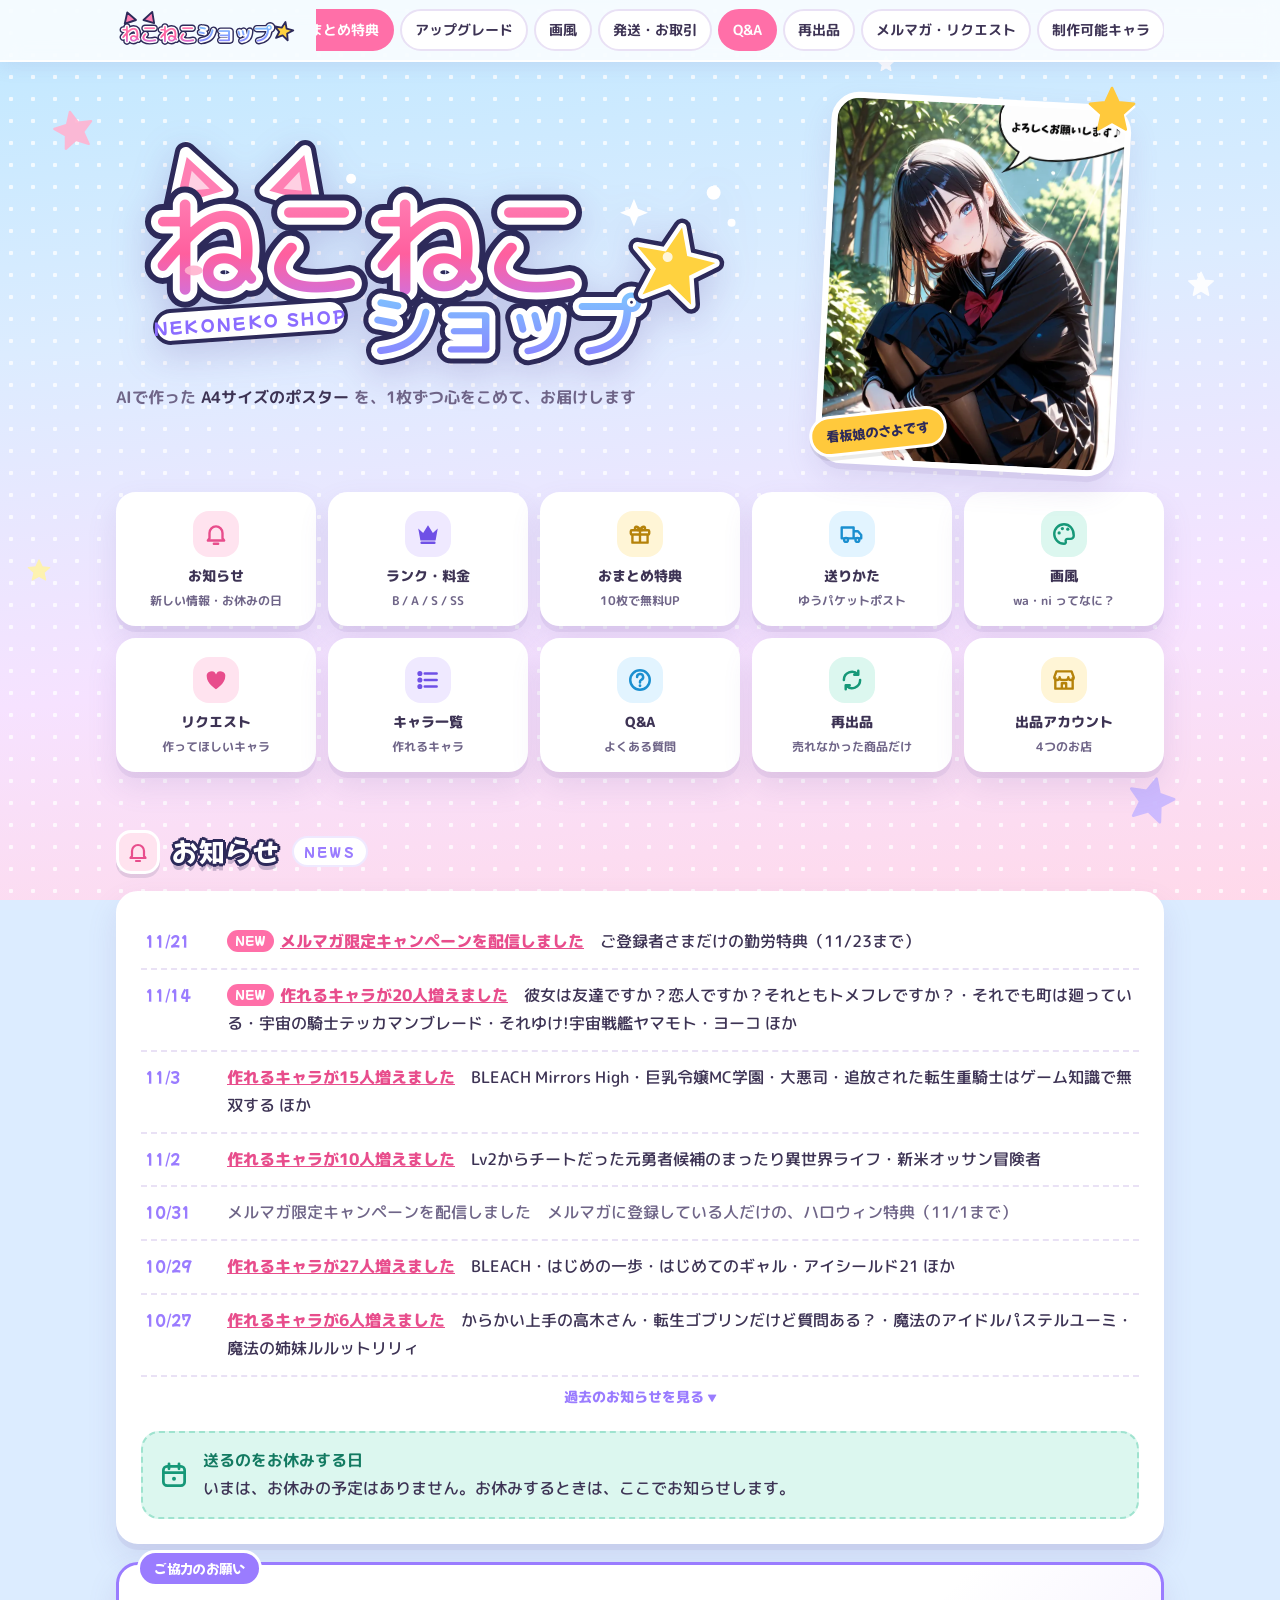
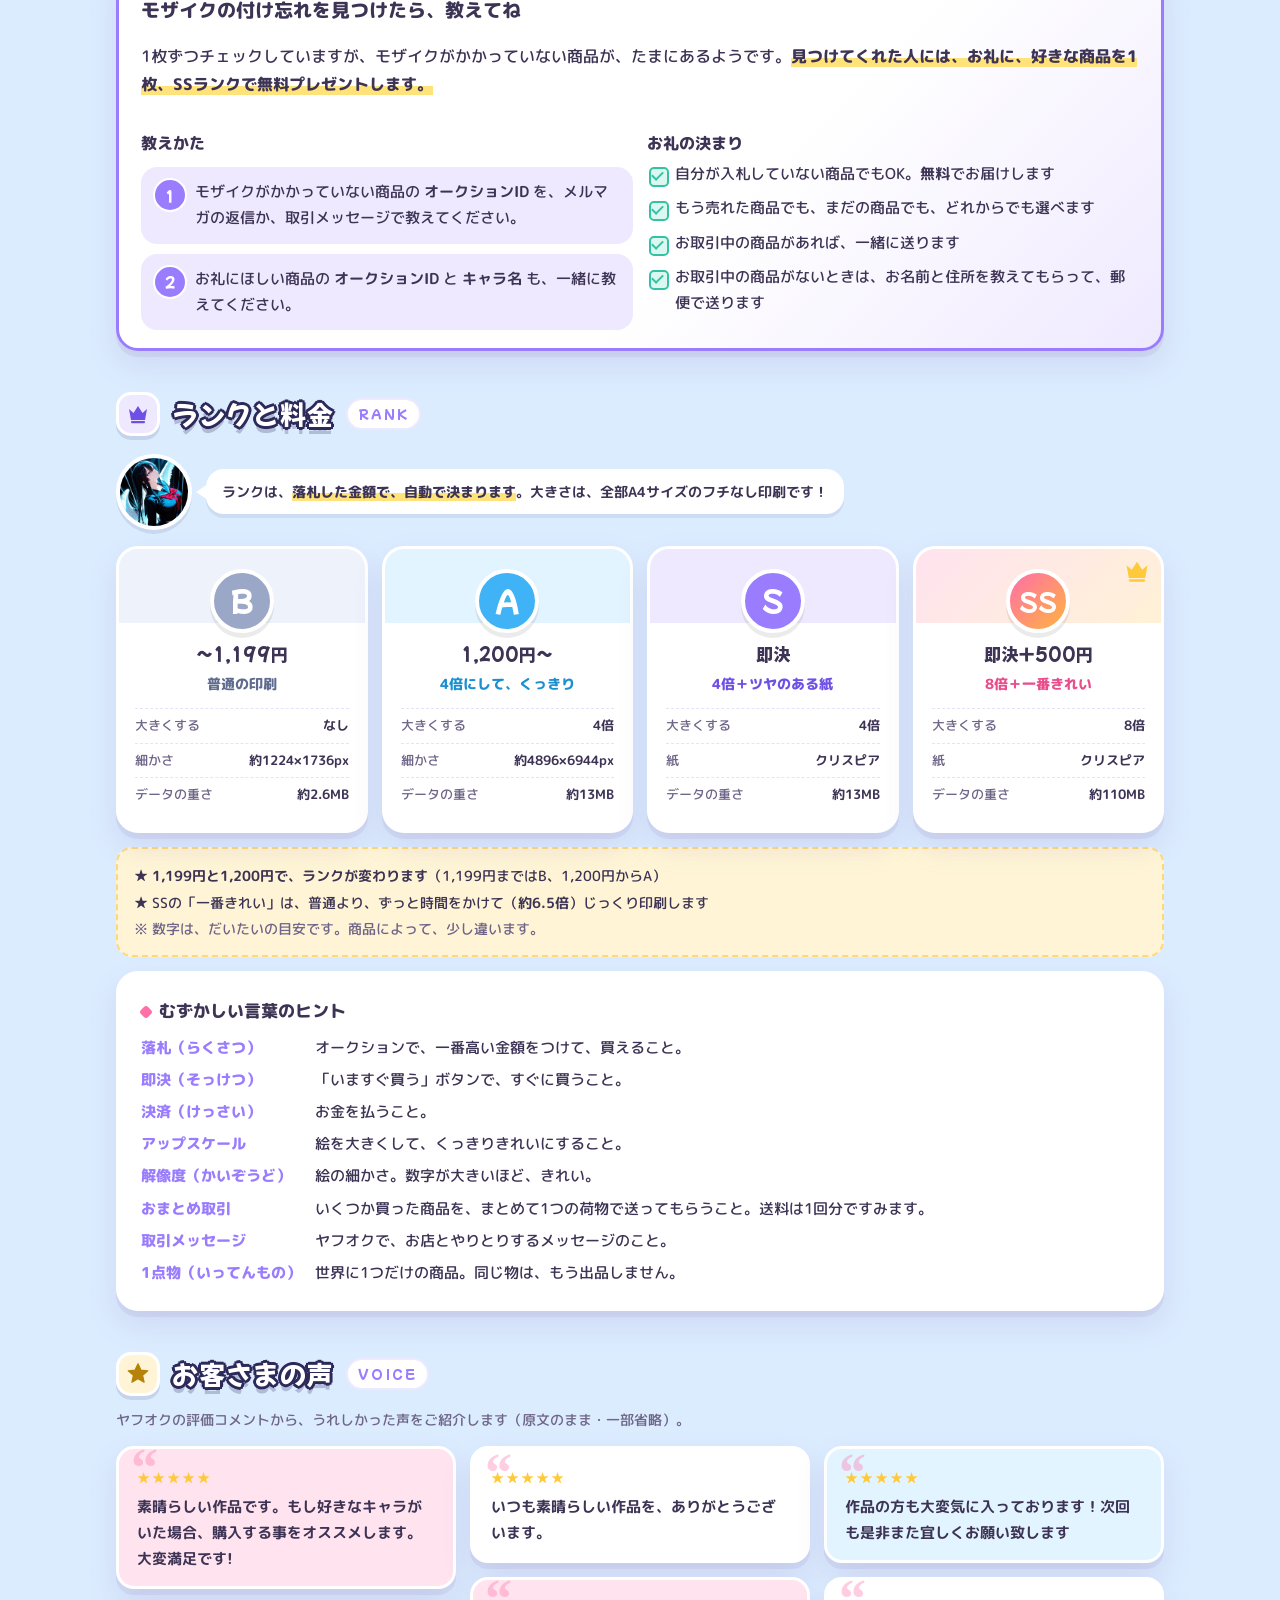
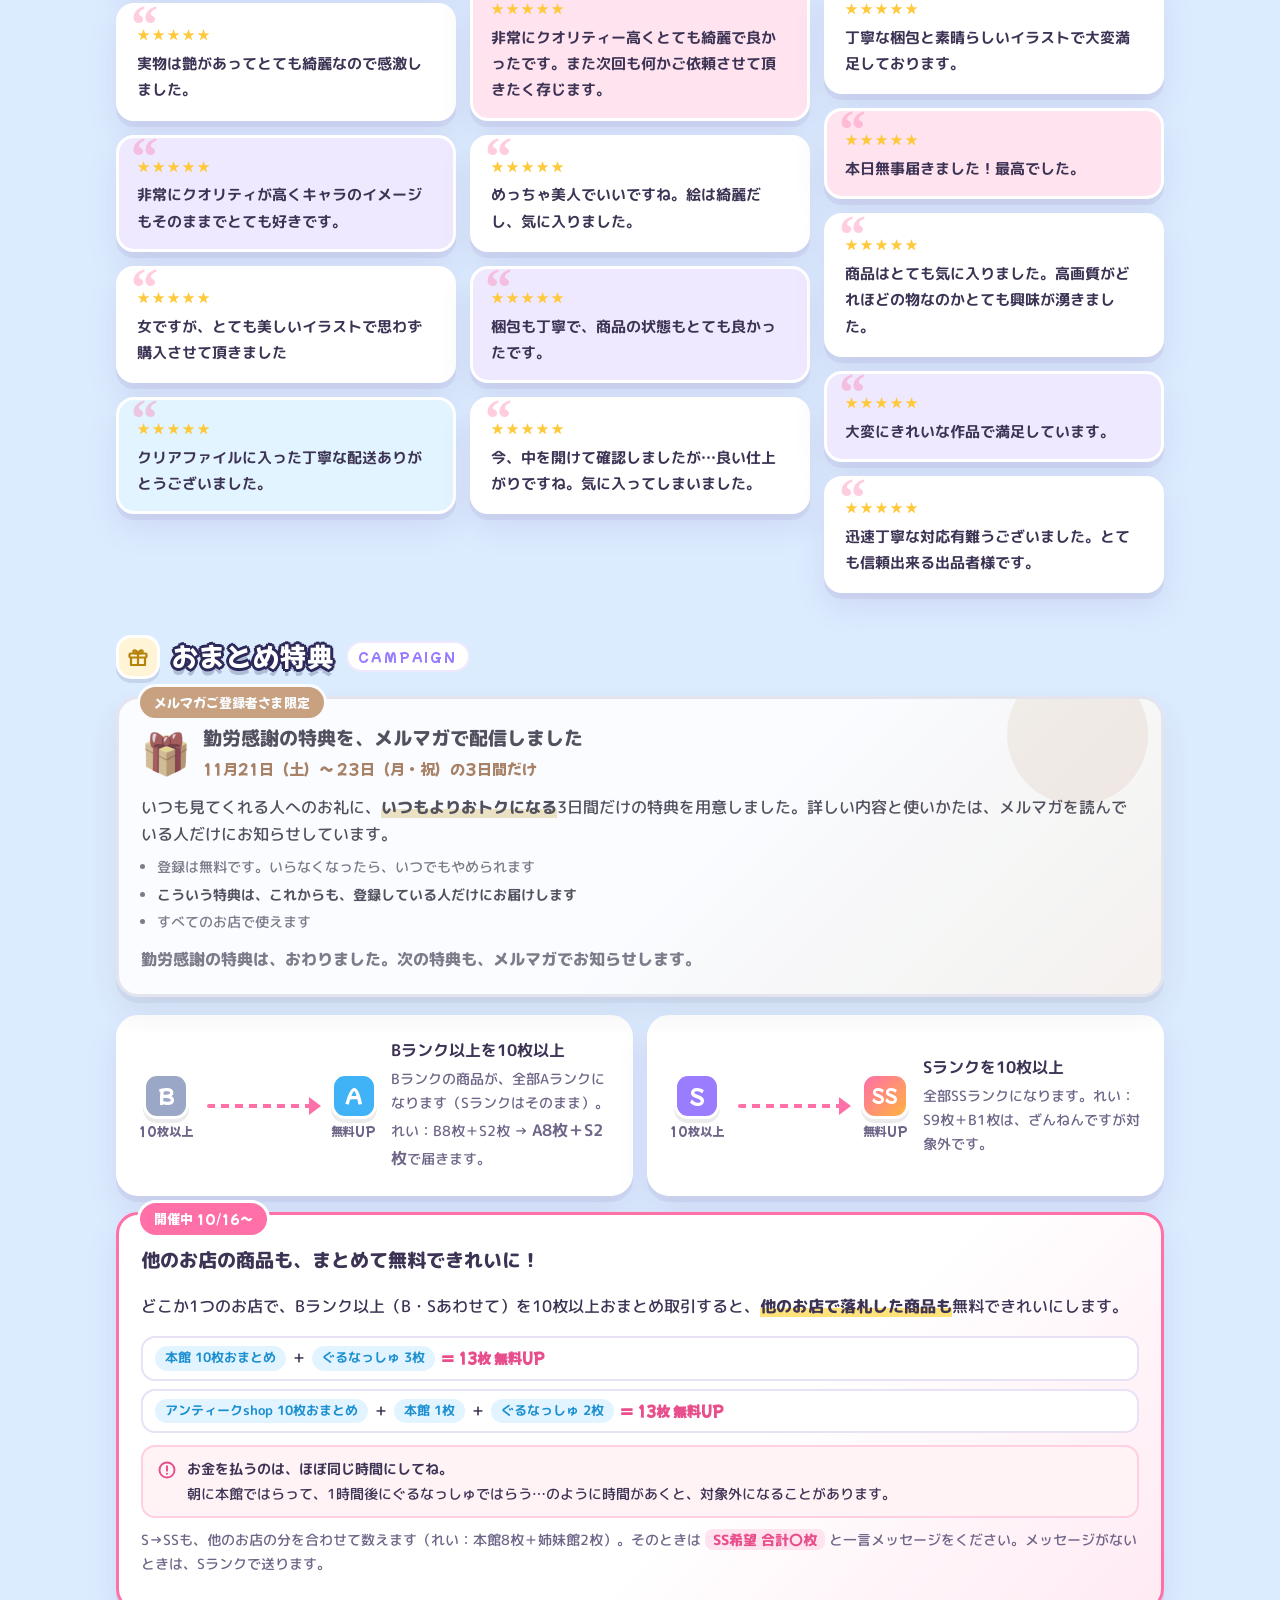
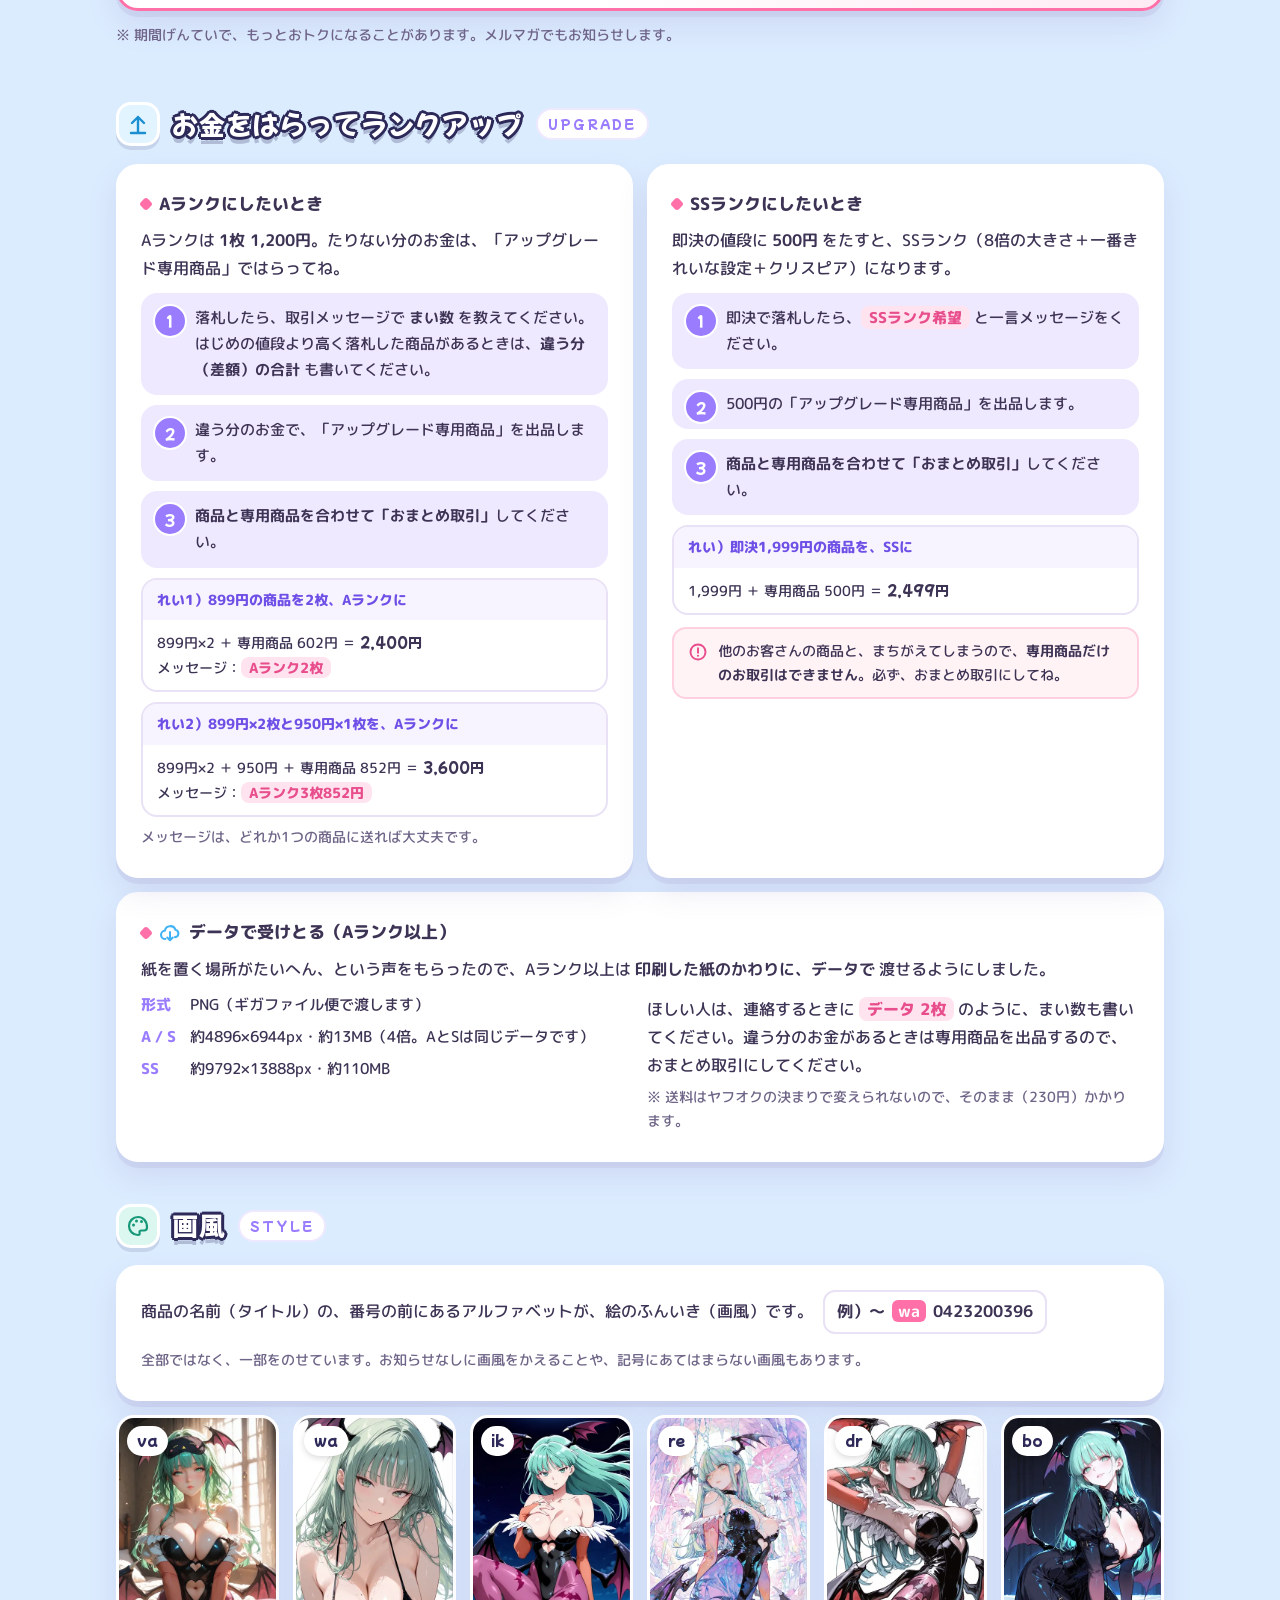
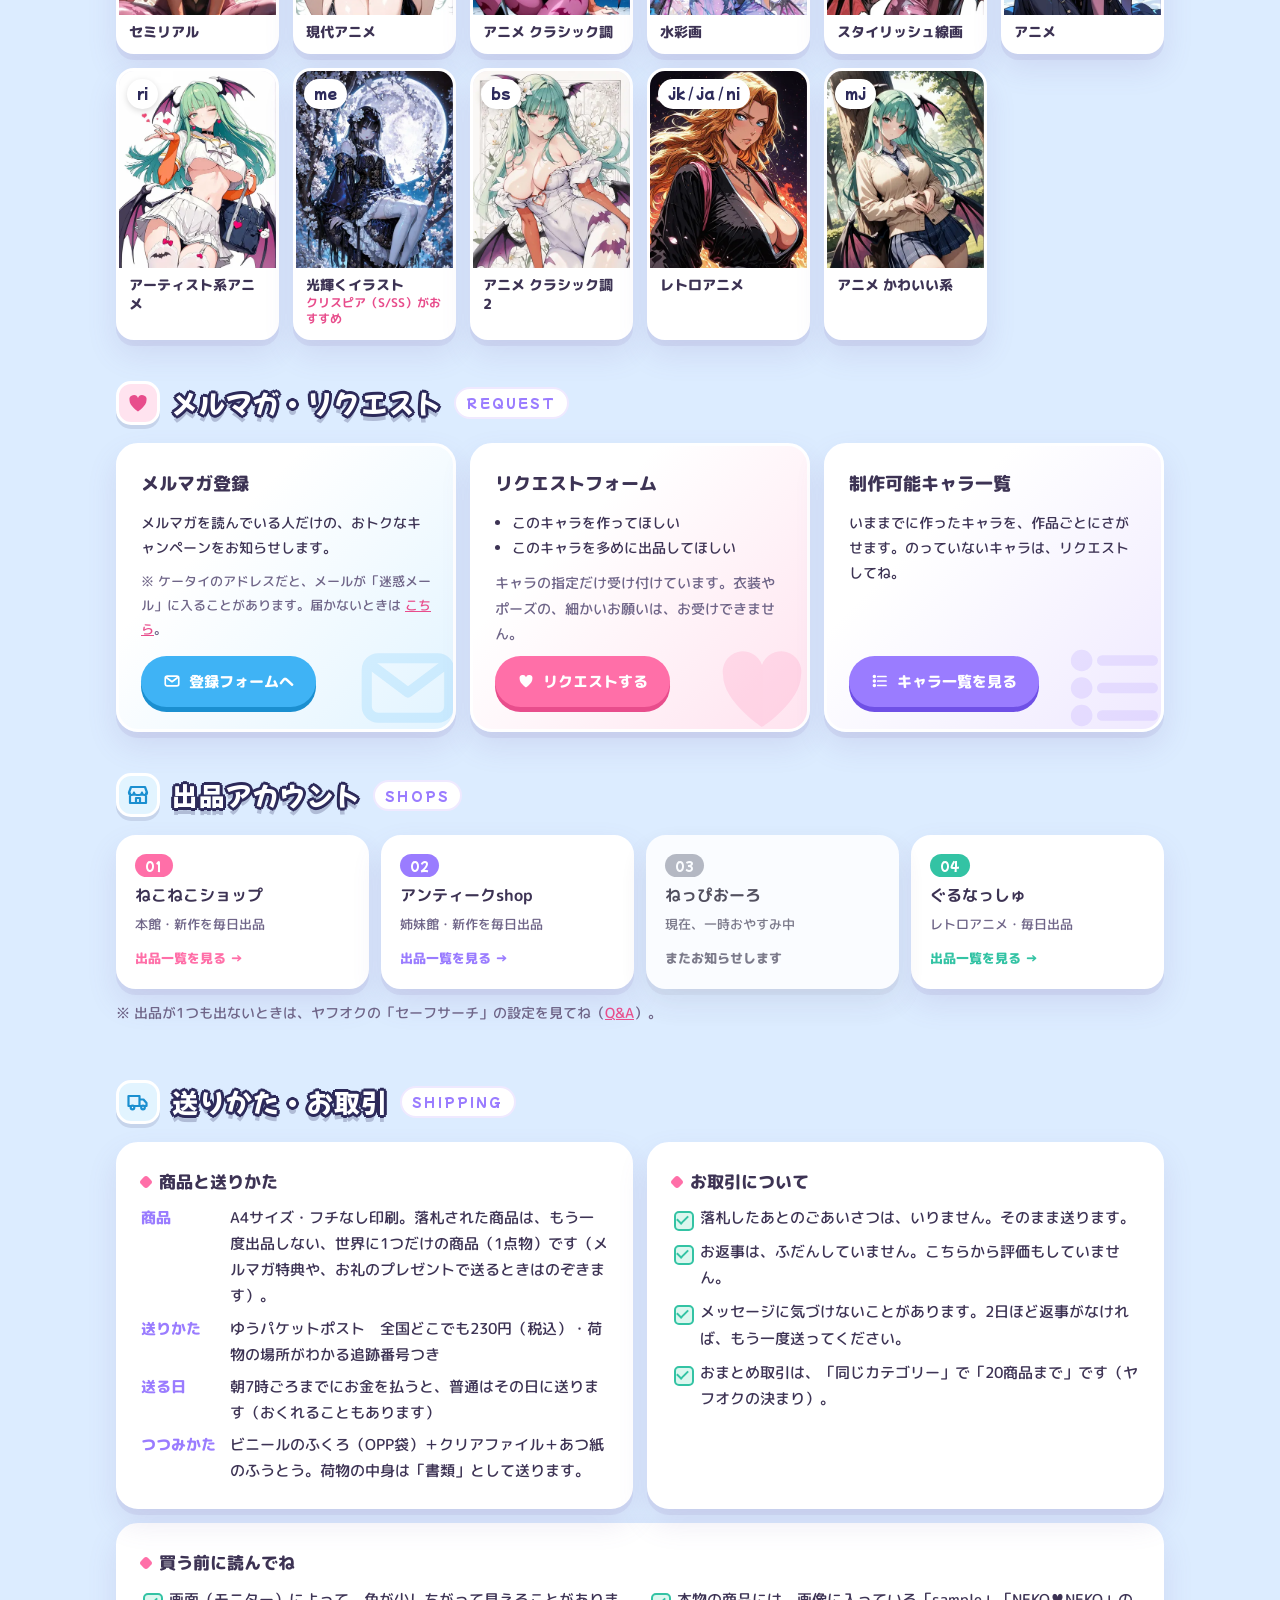
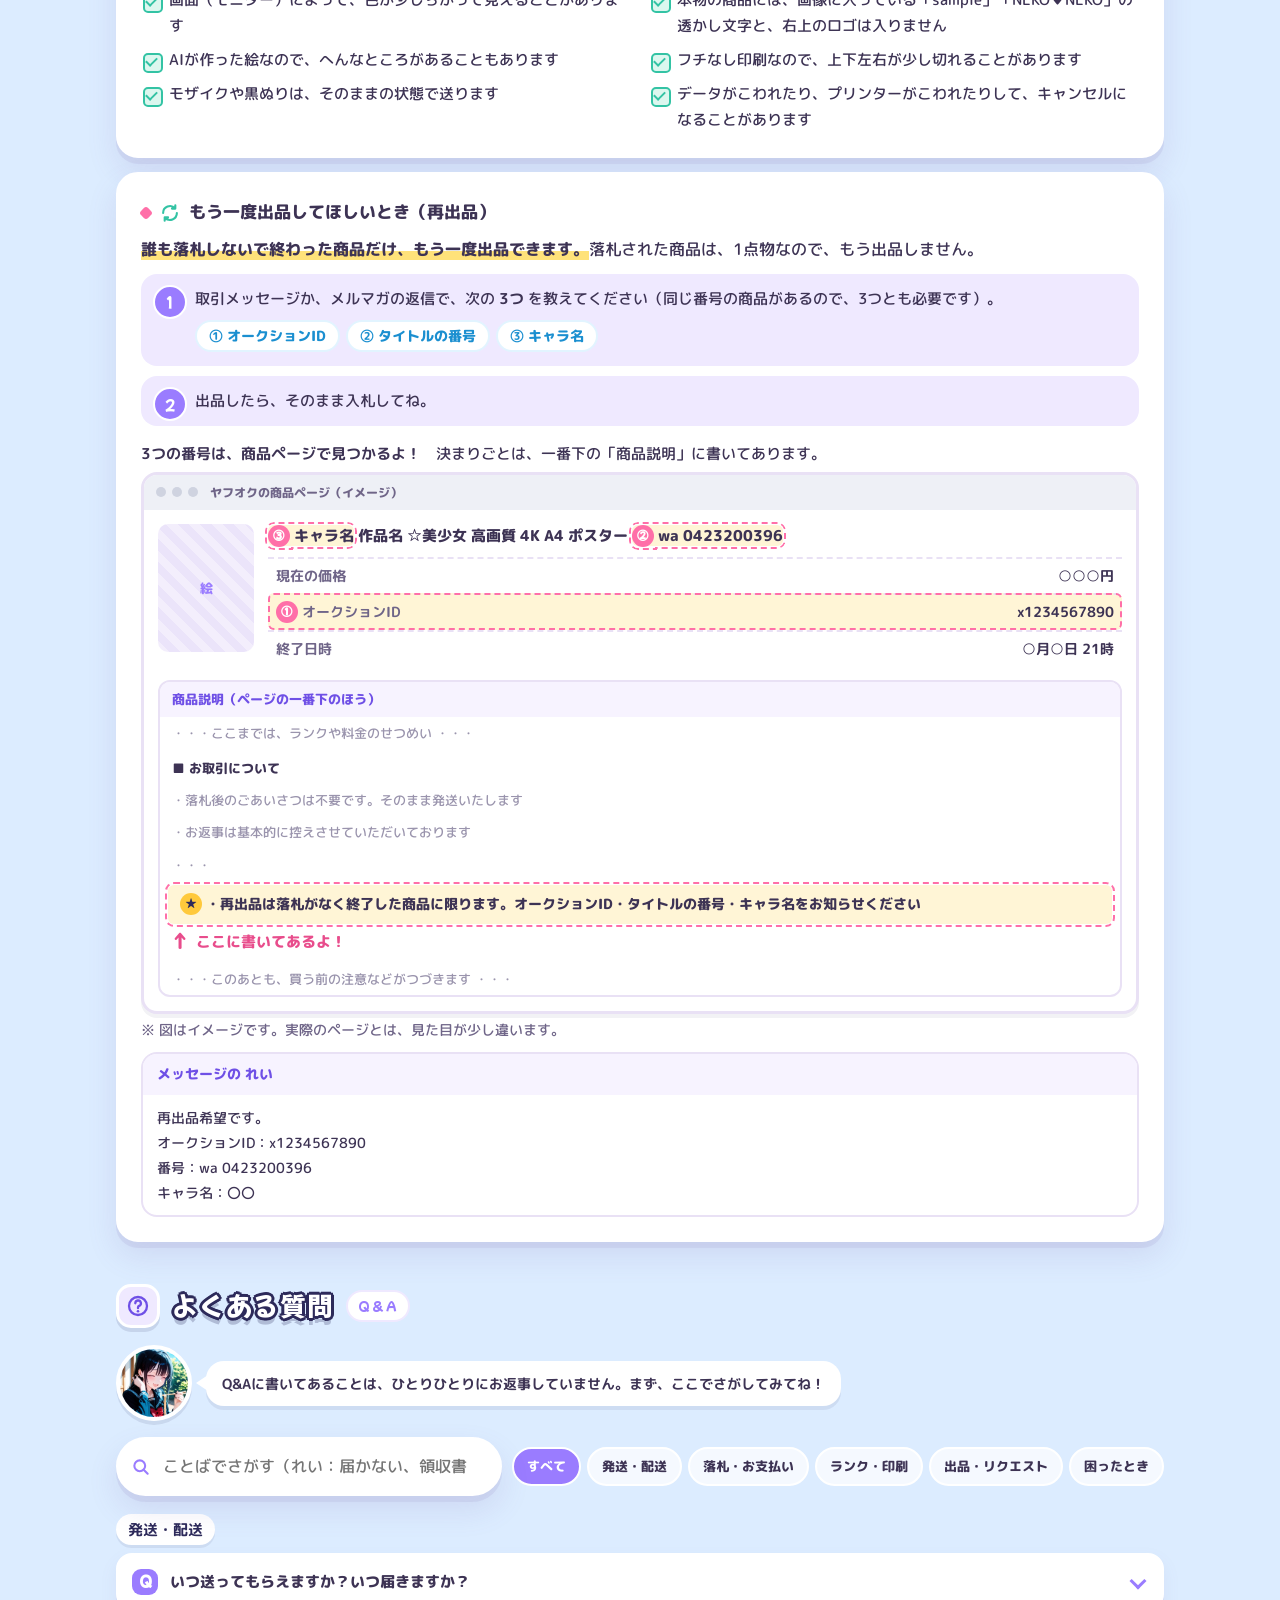
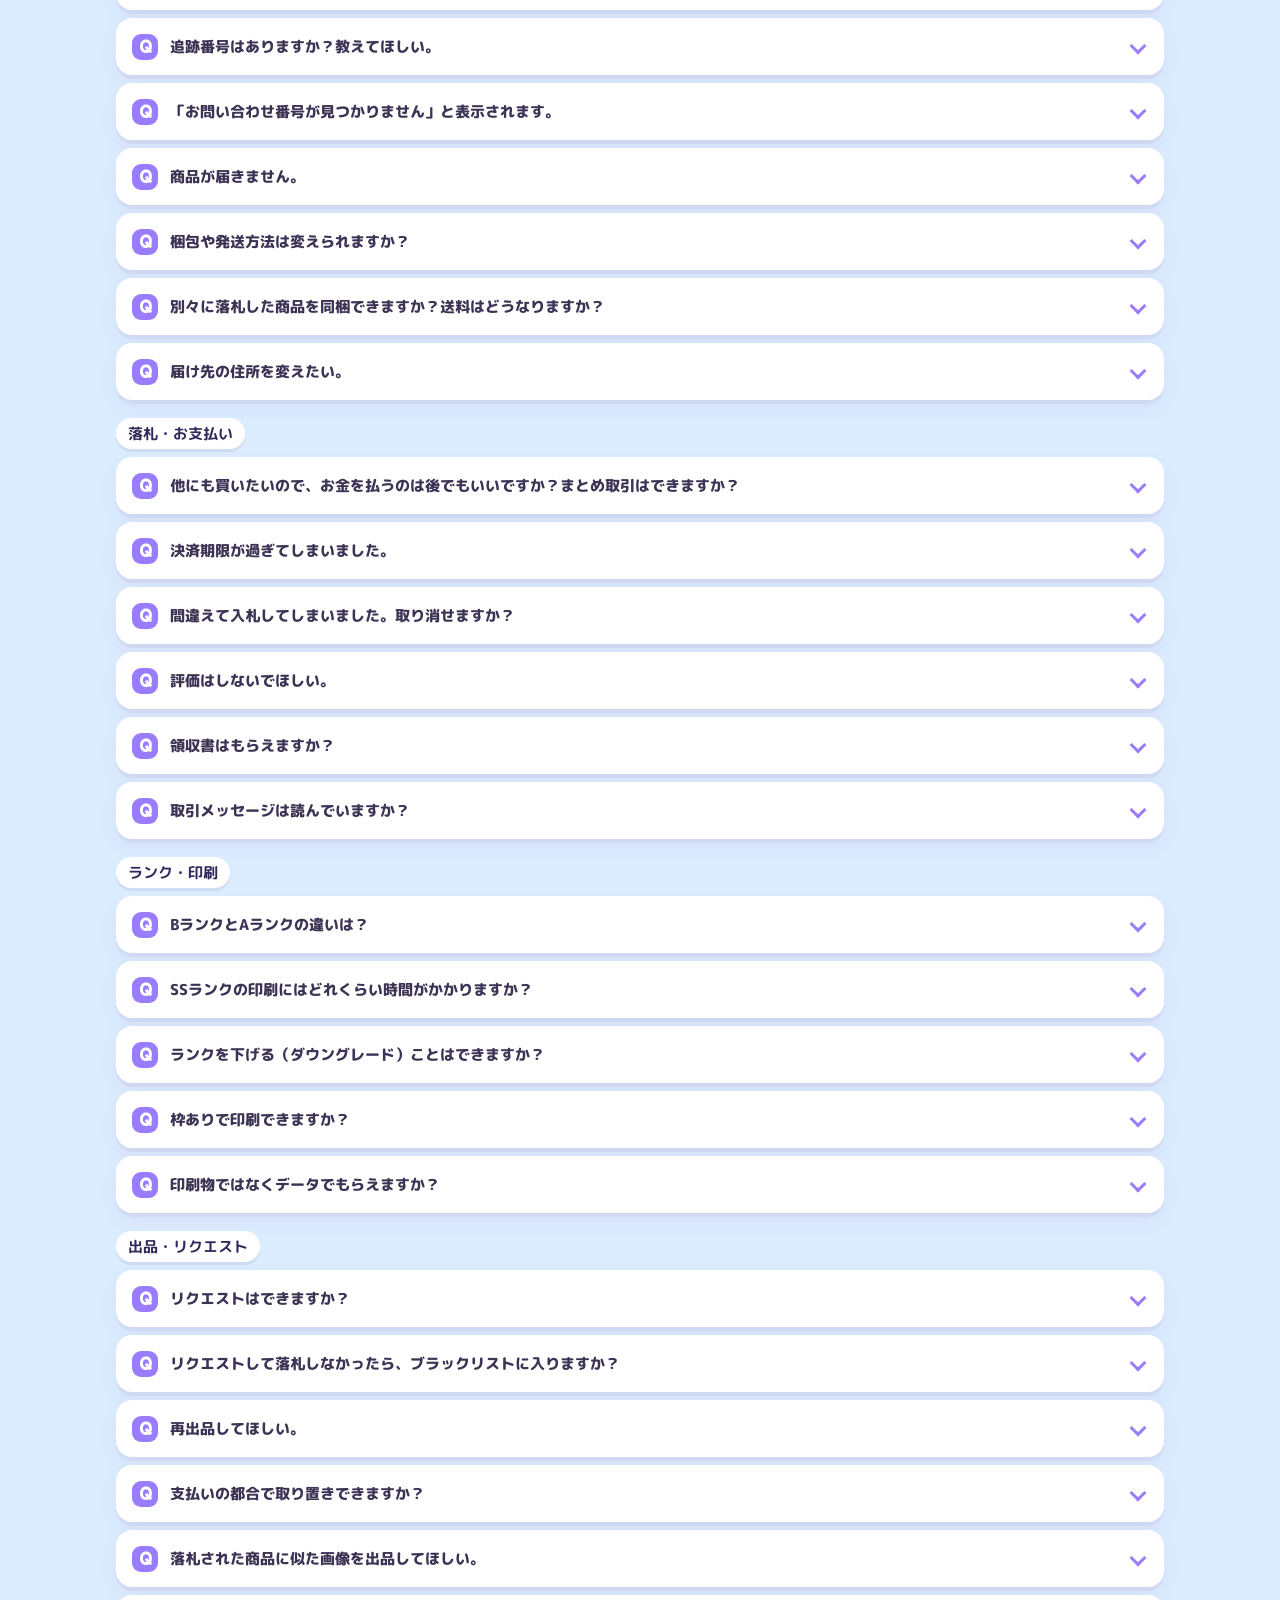
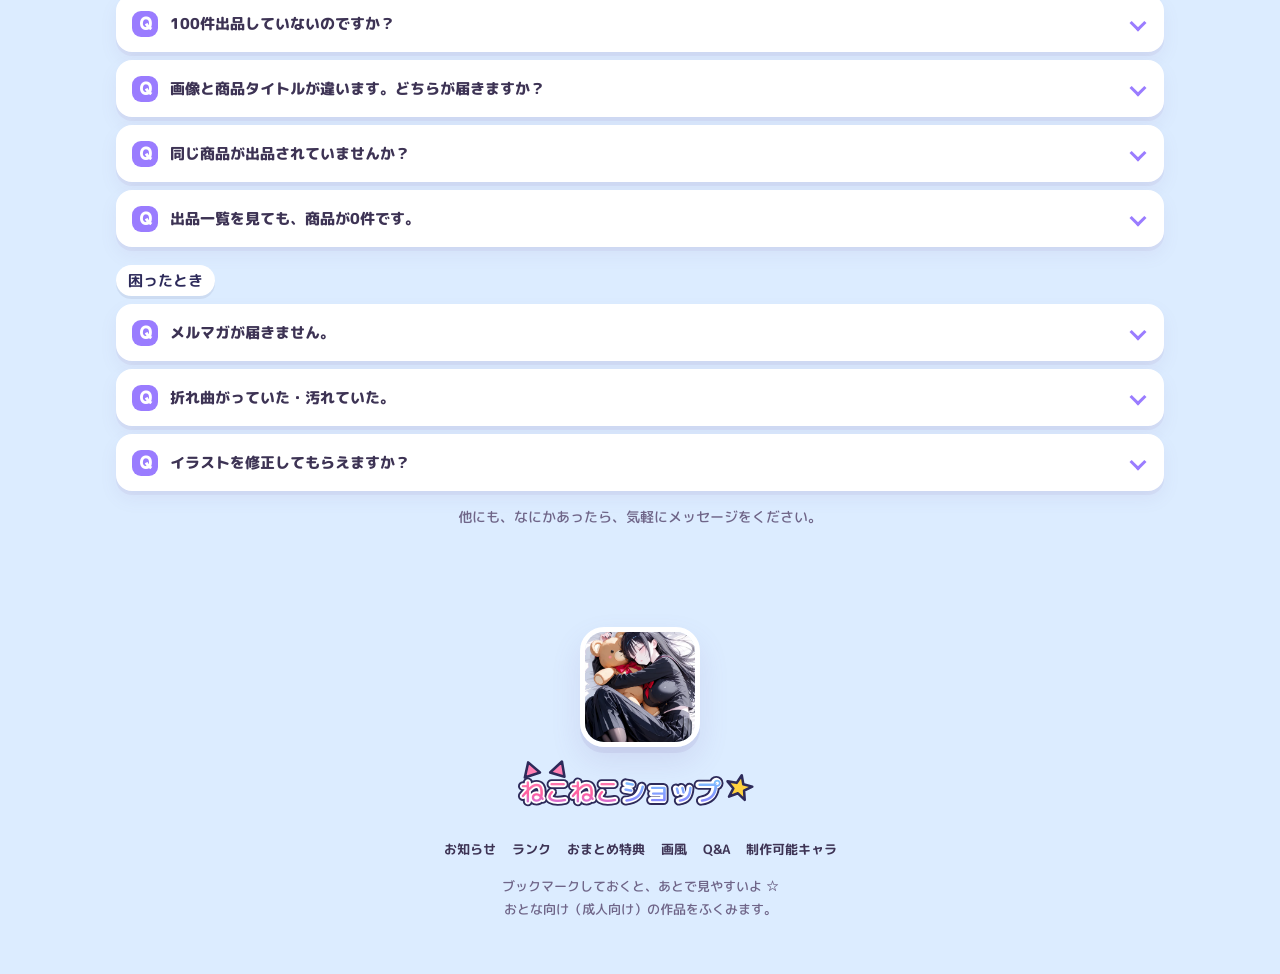
==== index.html @ 769b4b7f "Add files via upload" ====
<!doctype html>
<html lang="ja">
<head>
<meta charset="utf-8">
<meta name="viewport" content="width=device-width,initial-scale=1">
<!-- Google tag (gtag.js) -->
<script async src="https://www.googletagmanager.com/gtag/js?id=G-HG3246N7RH"></script>
<script>
  window.dataLayer = window.dataLayer || [];
  function gtag(){dataLayer.push(arguments);}
  gtag('js', new Date());
  gtag('config', 'G-HG3246N7RH');
</script>
<title>ねこねこショップ☆ お知らせ</title>
<meta name="description" content="ねこねこショップ☆（ヤフオク）のお知らせ。品質ランク・おまとめ特典・発送・画風・Q&Aをまとめています。">
<meta name="theme-color" content="#ffb3d1">
<meta name="robots" content="noindex">
<link rel="icon" href="assets/img/favicon.svg" type="image/svg+xml">
<link rel="preconnect" href="https://fonts.googleapis.com">
<link rel="preconnect" href="https://fonts.gstatic.com" crossorigin>
<link href="https://fonts.googleapis.com/css2?family=M+PLUS+Rounded+1c:wght@500;700;800&family=Mochiy+Pop+One&display=swap" rel="stylesheet">
<link rel="stylesheet" href="assets/style.css?v=20261121">
</head>
<body>

<!--SPRITE-->
<!-- アイコン -->
<svg width="0" height="0" style="position:absolute" aria-hidden="true">
  <defs>
    <linearGradient id="lg-logo" x1="0" y1="0" x2="0" y2="1"><stop offset="0" stop-color="#ff8cbc"/><stop offset=".55" stop-color="#ff5f9e"/><stop offset="1" stop-color="#b77bff"/></linearGradient>
    <linearGradient id="lg-logo2" x1="0" y1="0" x2="0" y2="1"><stop offset="0" stop-color="#7cd3ff"/><stop offset="1" stop-color="#8b74ff"/></linearGradient>
  </defs>
  <symbol id="i-star" viewBox="0 0 24 24"><path fill="currentColor" d="M12 1.8l2.9 6.3 6.9.7-5.2 4.6 1.5 6.8L12 16.7l-6.1 3.5 1.5-6.8L2.2 8.8l6.9-.7z" stroke="currentColor" stroke-width="1.2" stroke-linejoin="round"/></symbol>
  <symbol id="i-bell" viewBox="0 0 24 24"><path fill="none" stroke="currentColor" stroke-width="2.2" stroke-linecap="round" stroke-linejoin="round" d="M6 16V11a6 6 0 1 1 12 0v5l1.5 2h-15zM10 21h4"/></symbol>
  <symbol id="i-crown" viewBox="0 0 24 24"><path fill="currentColor" d="M3 7l4.5 4L12 4l4.5 7L21 7l-2 11H5z"/><rect x="5" y="19" width="14" height="2.2" rx="1" fill="currentColor"/></symbol>
  <symbol id="i-gift" viewBox="0 0 24 24"><g fill="none" stroke="currentColor" stroke-width="2.2" stroke-linejoin="round"><rect x="3.5" y="8.5" width="17" height="4" rx="1"/><path d="M5 12.5V20h14v-7.5M12 8.5V20M12 8.5C10 4 6.5 5 7.5 7.4 8 8.4 12 8.5 12 8.5zM12 8.5c2-4.5 5.5-3.5 4.5-1.1-.5 1-4.5 1.1-4.5 1.1z"/></g></symbol>
  <symbol id="i-up" viewBox="0 0 24 24"><path fill="none" stroke="currentColor" stroke-width="2.4" stroke-linecap="round" stroke-linejoin="round" d="M12 20V5M6 11l6-6 6 6M5 21h14"/></symbol>
  <symbol id="i-palette" viewBox="0 0 24 24"><path fill="none" stroke="currentColor" stroke-width="2.2" d="M12 3a9 9 0 1 0 0 18c1.4 0 2-1 1.6-2.1-.5-1.3.4-2.4 1.7-2.4H18a3 3 0 0 0 3-3C21 7 17 3 12 3z"/><circle cx="7.5" cy="11" r="1.5" fill="currentColor"/><circle cx="10.5" cy="7" r="1.5" fill="currentColor"/><circle cx="15.5" cy="7.5" r="1.5" fill="currentColor"/></symbol>
  <symbol id="i-shop" viewBox="0 0 24 24"><path fill="none" stroke="currentColor" stroke-width="2.2" stroke-linejoin="round" d="M4 9.5V20h16V9.5M3 9.5L5 4h14l2 5.5c0 1.5-1.2 2.5-2.6 2.5S16 11 16 9.5c0 1.5-1.3 2.5-2.7 2.5h-2.6C9.3 12 8 11 8 9.5 8 11 6.9 12 5.6 12S3 11 3 9.5zM10 20v-5h4v5"/></symbol>
  <symbol id="i-mail" viewBox="0 0 24 24"><g fill="none" stroke="currentColor" stroke-width="2.2" stroke-linejoin="round"><rect x="3" y="5.5" width="18" height="13" rx="2.5"/><path d="M4 7l8 6 8-6"/></g></symbol>
  <symbol id="i-heart" viewBox="0 0 24 24"><path fill="currentColor" d="M12 20.5S3.5 15 3.5 9.2A4.4 4.4 0 0 1 12 7a4.4 4.4 0 0 1 8.5 2.2C20.5 15 12 20.5 12 20.5z"/></symbol>
  <symbol id="i-list" viewBox="0 0 24 24"><g fill="none" stroke="currentColor" stroke-width="2.3" stroke-linecap="round"><path d="M9 6h11M9 12h11M9 18h11"/><circle cx="4.5" cy="6" r="1.2" fill="currentColor"/><circle cx="4.5" cy="12" r="1.2" fill="currentColor"/><circle cx="4.5" cy="18" r="1.2" fill="currentColor"/></g></symbol>
  <symbol id="i-q" viewBox="0 0 24 24"><g fill="none" stroke="currentColor" stroke-width="2.3" stroke-linecap="round"><circle cx="12" cy="12" r="9"/><path d="M9.3 9.3a2.8 2.8 0 1 1 3.8 2.6c-.7.3-1.1.9-1.1 1.7v.6"/></g><circle cx="12" cy="17.3" r="1.3" fill="currentColor"/></symbol>
  <symbol id="i-truck" viewBox="0 0 24 24"><g fill="none" stroke="currentColor" stroke-width="2.2" stroke-linejoin="round"><path d="M2.5 6h11v10h-11zM13.5 9.5h4l3 3.5V16h-7z"/><circle cx="6.5" cy="17.5" r="1.8" fill="#fff"/><circle cx="17" cy="17.5" r="1.8" fill="#fff"/></g></symbol>
  <symbol id="i-check" viewBox="0 0 24 24"><g fill="none" stroke="currentColor" stroke-width="2.3" stroke-linecap="round" stroke-linejoin="round"><rect x="3.5" y="3.5" width="17" height="17" rx="4"/><path d="M8 12.3l2.7 2.7L16.3 9"/></g></symbol>
  <symbol id="i-search" viewBox="0 0 24 24"><g fill="none" stroke="currentColor" stroke-width="2.5" stroke-linecap="round"><circle cx="10.5" cy="10.5" r="6.5"/><path d="M15.5 15.5L20 20"/></g></symbol>
  <symbol id="i-top" viewBox="0 0 24 24"><path fill="none" stroke="currentColor" stroke-width="2.8" stroke-linecap="round" stroke-linejoin="round" d="M6 14l6-6 6 6"/></symbol>
  <symbol id="i-alert" viewBox="0 0 24 24"><g fill="none" stroke="currentColor" stroke-width="2.3" stroke-linecap="round"><circle cx="12" cy="12" r="9"/><path d="M12 7.5v5.5"/></g><circle cx="12" cy="16.5" r="1.3" fill="currentColor"/></symbol>
  <symbol id="i-data" viewBox="0 0 24 24"><g fill="none" stroke="currentColor" stroke-width="2.2" stroke-linecap="round" stroke-linejoin="round"><path d="M7 18.5a4.5 4.5 0 0 1-.6-9A6 6 0 0 1 18 8.6a4 4 0 0 1-.5 7.9"/><path d="M12 11v9M9 17l3 3 3-3"/></g></symbol>
  <symbol id="i-cal" viewBox="0 0 24 24"><g fill="none" stroke="currentColor" stroke-width="2.2" stroke-linecap="round"><rect x="3.5" y="5" width="17" height="15.5" rx="3"/><path d="M3.5 10h17M8 3v4M16 3v4"/></g><circle cx="12" cy="15" r="1.6" fill="currentColor"/></symbol>
  <symbol id="i-paw" viewBox="0 0 24 24"><g fill="currentColor"><ellipse cx="12" cy="16" rx="5" ry="4.2"/><ellipse cx="5.5" cy="10.5" rx="2" ry="2.6"/><ellipse cx="9.3" cy="6.4" rx="2" ry="2.7"/><ellipse cx="14.7" cy="6.4" rx="2" ry="2.7"/><ellipse cx="18.5" cy="10.5" rx="2" ry="2.6"/></g></symbol>
  <symbol id="i-redo" viewBox="0 0 24 24"><path fill="none" stroke="currentColor" stroke-width="2.3" stroke-linecap="round" stroke-linejoin="round" d="M4.5 12a7.5 7.5 0 0 1 13-5.1M19.5 12a7.5 7.5 0 0 1-13 5.1M17.8 3.5v3.7h-3.7M6.2 20.5v-3.7h3.7"/></symbol>
  <symbol id="i-out" viewBox="0 0 24 24"><path fill="none" stroke="currentColor" stroke-width="2.4" stroke-linecap="round" stroke-linejoin="round" d="M14 4h6v6M20 4l-9 9M18 14v5a1 1 0 0 1-1 1H5a1 1 0 0 1-1-1V7a1 1 0 0 1 1-1h5"/></symbol>

  <!-- ロゴ（大） -->
  <symbol id="logo-big" viewBox="0 0 640 230">
    <g font-family="Mochiy Pop One, M PLUS Rounded 1c, sans-serif" text-anchor="start">
      <!-- ねこみみ -->
      <g stroke-linejoin="round">
        <path d="M58 70 L70 14 L112 52 Z M150 52 L190 12 L200 68 Z" fill="#2d2a5a" stroke="#2d2a5a" stroke-width="22"/>
        <path d="M58 70 L70 14 L112 52 Z M150 52 L190 12 L200 68 Z" fill="#fff" stroke="#fff" stroke-width="12"/>
        <path d="M60 66 L71 18 L108 52 Z M154 52 L189 16 L198 64 Z" fill="#ff7fb3"/>
        <path d="M72 52 L76 32 L94 50 Z M168 50 L184 33 L187 52 Z" fill="#ffd0e3"/>
      </g>
      <g font-size="112" letter-spacing="-2">
        <text x="34" y="150" fill="#2d2a5a" stroke="#2d2a5a" stroke-width="26" stroke-linejoin="round">ねこねこ</text>
        <text x="34" y="150" fill="#fff" stroke="#fff" stroke-width="14" stroke-linejoin="round">ねこねこ</text>
        <text x="34" y="150" fill="url(#lg-logo)">ねこねこ</text>
      </g>
      <g font-size="70" letter-spacing="-1">
        <text x="250" y="214" fill="#2d2a5a" stroke="#2d2a5a" stroke-width="22" stroke-linejoin="round">ショップ</text>
        <text x="250" y="214" fill="#fff" stroke="#fff" stroke-width="12" stroke-linejoin="round">ショップ</text>
        <text x="250" y="214" fill="url(#lg-logo2)">ショップ</text>
      </g>
      <!-- ほっぺ -->
      <ellipse cx="78" cy="132" rx="9" ry="5" fill="#ffb3cf" opacity=".9"/>
      <!-- 星 -->
      <g transform="translate(560 128) rotate(12)">
        <path d="M0 -40 L11 -13 L40 -12 L17 6 L25 34 L0 18 L-25 34 L-17 6 L-40 -12 L-11 -13 Z" fill="#2d2a5a" stroke="#2d2a5a" stroke-width="18" stroke-linejoin="round"/>
        <path d="M0 -40 L11 -13 L40 -12 L17 6 L25 34 L0 18 L-25 34 L-17 6 L-40 -12 L-11 -13 Z" fill="#fff" stroke="#fff" stroke-width="9" stroke-linejoin="round"/>
        <path d="M0 -40 L11 -13 L40 -12 L17 6 L25 34 L0 18 L-25 34 L-17 6 L-40 -12 L-11 -13 Z" fill="#ffd23f"/>
        <circle cx="-8" cy="-8" r="5" fill="#fff" opacity=".8"/>
      </g>
      <!-- リボン -->
      <g transform="translate(36 172) rotate(-4)">
        <rect x="0" y="0" width="196" height="36" rx="18" fill="#2d2a5a"/>
        <rect x="4" y="4" width="188" height="28" rx="14" fill="#fff"/>
        <text x="98" y="25" font-family="Mochiy Pop One, sans-serif" font-size="15.5" letter-spacing="2.4" fill="#8b6cff" text-anchor="middle">NEKONEKO SHOP</text>
      </g>
      <g fill="#fff"><circle cx="600" cy="54" r="7"/><circle cx="618" cy="84" r="4"/><circle cx="236" cy="40" r="5"/></g>
      <path d="M520 60 l4 10 10 4 -10 4 -4 10 -4 -10 -10 -4 10 -4z" fill="#fff"/>
    </g>
  </symbol>

  <!-- ロゴ（ヘッダー用・横長） -->
  <symbol id="logo-bar" viewBox="0 0 300 64">
    <g font-family="Mochiy Pop One, M PLUS Rounded 1c, sans-serif" font-size="30">
      <path d="M14 22 L18 4 L32 16 Z M44 16 L58 3 L61 21 Z" fill="#ff7fb3" stroke="#2d2a5a" stroke-width="3" stroke-linejoin="round"/>
      <text x="8" y="50" fill="#2d2a5a" stroke="#2d2a5a" stroke-width="9" stroke-linejoin="round">ねこねこショップ</text>
      <text x="8" y="50" fill="#fff" stroke="#fff" stroke-width="4.5" stroke-linejoin="round">ねこねこショップ</text>
      <text x="8" y="50" fill="url(#lg-logo)">ねこねこ</text>
      <text x="128" y="50" fill="url(#lg-logo2)">ショップ</text>
      <g transform="translate(268 34) rotate(12)"><path d="M0 -15 L4 -5 L15 -4.5 L6.5 2.3 L9.5 12.8 L0 6.8 L-9.5 12.8 L-6.5 2.3 L-15 -4.5 L-4 -5 Z" fill="#ffd23f" stroke="#2d2a5a" stroke-width="3" stroke-linejoin="round"/></g>
    </g>
  </symbol>
</svg>
<!--/SPRITE-->

<div class="sky-deco" aria-hidden="true">
  <svg class="s1" viewBox="0 0 24 24"><use href="#i-star"/></svg>
  <svg class="s2" viewBox="0 0 24 24"><use href="#i-star"/></svg>
  <svg class="s3" viewBox="0 0 24 24"><use href="#i-star"/></svg>
  <svg class="s4" viewBox="0 0 24 24"><use href="#i-star"/></svg>
  <svg class="s5" viewBox="0 0 24 24"><use href="#i-star"/></svg>
</div>

<header class="topbar">
  <div class="wrap">
    <a class="brand" href="#top" aria-label="ねこねこショップ☆ トップへ"><svg viewBox="0 0 300 64"><use href="#logo-bar"/></svg></a>
    <nav class="nav" aria-label="ページ内メニュー">
      <a href="#news">お知らせ</a>
      <a href="#rank">ランク・料金</a>
      <a href="#voice">お客さまの声</a>
      <a href="#campaign" class="hot">おまとめ特典</a>
      <a href="#upgrade">アップグレード</a>
      <a href="#style">画風</a>
      <a href="#trade">発送・お取引</a>
      <a href="#qa">Q&amp;A</a>
      <a href="#resale">再出品</a>
      <a href="#mail">メルマガ・リクエスト</a>
      <a href="list.html">制作可能キャラ</a>
    </nav>
  </div>
</header>

<main id="top">

<!-- ===== ヒーロー ===== -->
<section class="hero">
  <div class="wrap hero-main">
    <div class="hero-text">
      <div class="hero-logo"><svg viewBox="0 0 640 230" role="img" aria-label="ねこねこショップ☆"><use href="#logo-big"/></svg></div>
      <p class="hero-lead">AIで作った <b>A4サイズのポスター</b> を、1枚ずつ心をこめて、お届けします</p>
      <a class="latest" href="#kinro" data-until="2026-11-24">
        <span class="badge">PICK UP</span>
        <span class="t">11/23まで　メルマガ登録者さま限定の勤労特典を配信中</span>
        <span class="go"><svg width="16" height="16" style="transform:rotate(90deg)"><use href="#i-top"/></svg></span>
      </a>
    </div>
    <div class="hero-pic">
      <div class="frame"><img src="assets/img/sayo_hello.webp" alt="看板娘のさよ「よろしくお願いします♪」" width="720" height="1020" fetchpriority="high"></div>
      <span class="tag">看板娘のさよです</span>
      <svg class="star" viewBox="0 0 24 24" aria-hidden="true"><use href="#i-star"/></svg>
    </div>
  </div>
  <div class="wrap">
    <!-- スマホだけに出す「キャラ一覧」大ボタン -->
    <a class="sp-list" href="list.html">
      <span class="pic"><img src="assets/img/sayo_conbini.webp" alt="" loading="lazy" width="720" height="1020"></span>
      <span class="txt"><span class="nb">NEW あり</span><b>制作可能キャラ一覧</b><small>作品名やキャラ名で、さがせます</small></span>
      <span class="go"><svg width="18" height="18" style="transform:rotate(90deg)"><use href="#i-top"/></svg></span>
    </a>
    <nav class="quick" aria-label="よく見られる項目">
      <a href="#news"><span class="ic c-pink"><svg><use href="#i-bell"/></svg></span>お知らせ<small>新しい情報・お休みの日</small></a>
      <a href="#rank"><span class="ic c-lav"><svg><use href="#i-crown"/></svg></span>ランク・料金<small>B / A / S / SS</small></a>
      <a href="#campaign"><span class="ic c-sun"><svg><use href="#i-gift"/></svg></span>おまとめ特典<small>10枚で無料UP</small></a>
      <a href="#trade"><span class="ic c-sky"><svg><use href="#i-truck"/></svg></span>送りかた<small>ゆうパケットポスト</small></a>
      <a href="#style"><span class="ic c-mint"><svg><use href="#i-palette"/></svg></span>画風<small>wa・ni ってなに？</small></a>
      <a href="#mail"><span class="ic c-pink"><svg><use href="#i-heart"/></svg></span>リクエスト<small>作ってほしいキャラ</small></a>
      <a href="list.html"><span class="ic c-lav"><svg><use href="#i-list"/></svg></span>キャラ一覧<small>作れるキャラ</small></a>
      <a href="#qa"><span class="ic c-sky"><svg><use href="#i-q"/></svg></span>Q&amp;A<small>よくある質問</small></a>
      <a href="#resale"><span class="ic c-mint"><svg><use href="#i-redo"/></svg></span>再出品<small>売れなかった商品だけ</small></a>
      <a href="#shops"><span class="ic c-sun"><svg><use href="#i-shop"/></svg></span>出品アカウント<small>4つのお店</small></a>
    </nav>
  </div>
</section>

<!-- ===== お知らせ ===== -->
<section class="block" id="news">
  <div class="wrap">
    <div class="sec-title"><span class="ic c-pink"><svg><use href="#i-bell"/></svg></span><h2>お知らせ</h2><span class="en">NEWS</span></div>
    <div class="card">
      <!-- 新しいお知らせは一番上に追加してください -->
      <ul class="news">
        <li><time>11/21</time><div><span class="new">NEW</span><a href="#kinro">メルマガ限定キャンペーンを配信しました</a>　ご登録者さまだけの勤労特典（11/23まで）</div></li>
        <li><time>11/14</time><div><span class="new">NEW</span><a href="list.html#g-NEW">作れるキャラが20人増えました</a>　彼女は友達ですか？恋人ですか？それともトメフレですか？・それでも町は廻っている・宇宙の騎士テッカマンブレード・それゆけ!宇宙戦艦ヤマモト・ヨーコ ほか</div></li>
        <li><time>11/3</time><div><a href="list.html#g-NEW">作れるキャラが15人増えました</a>　BLEACH Mirrors High・巨乳令嬢MC学園・大悪司・追放された転生重騎士はゲーム知識で無双する ほか</div></li>
        <li><time>11/2</time><div><a href="list.html#g-NEW">作れるキャラが10人増えました</a>　Lv2からチートだった元勇者候補のまったり異世界ライフ・新米オッサン冒険者</div></li>
        <li><time>10/31</time><div class="past">メルマガ限定キャンペーンを配信しました　メルマガに登録している人だけの、ハロウィン特典（11/1まで）</div></li>
        <li><time>10/29</time><div><a href="list.html#g-NEW">作れるキャラが27人増えました</a>　BLEACH・はじめの一歩・はじめてのギャル・アイシールド21 ほか</div></li>
        <li><time>10/27</time><div><a href="list.html#g-NEW">作れるキャラが6人増えました</a>　からかい上手の高木さん・転生ゴブリンだけど質問ある？・魔法のアイドルパステルユーミ・魔法の姉妹ルルットリリィ</div></li>
      </ul>
      <details class="older"><summary>過去のお知らせを見る</summary>
      <ul class="news">
        <li><time>10/23</time><div><a href="list.html#g-NEW">作れるキャラが21人増えました</a>　盾の勇者の成り上がり・勇者王ガオガイガー・勇者警察ジェイデッカー・勇者特急マイトガイン</div></li>
        <li><time>10/21</time><div><a href="list.html#g-NEW">作れるキャラが31人増えました</a>　死亡遊戯で飯を食う・ブラッククローバー・生徒会にも穴はある ほか</div></li>
        <li><time>10/20</time><div><a href="#report">モザイクの付け忘れを、教えてください</a>　教えてくれた人に、好きな1枚をSSランクでプレゼント</div></li>
        <li><time>10/17</time><div><a href="list.html#g-NEW">作れるキャラが11人増えました</a>　Fate・推しの子・変幻退魔夜行 カルラ舞う ほか</div></li>
        <li><time>10/16</time><div><a href="#campaign">おまとめキャンペーン開さい</a>　他のお店の商品も、まとめて無料できれいにします</div></li>
        <li><time>10/9</time><div><a href="list.html#g-NEW">作れるキャラが14人増えました</a>　宇宙海賊サラ・ヤッターマン・エスパー魔美・地獄楽 ほか</div></li>
        <li><time>9/19</time><div class="past">メルマガ限定キャンペーン（シルバーウィーク特別内容）を配信しました</div></li>
        <li><time>9/12</time><div><a href="#style">画風</a>に「⑪ mj」を追加しました</div></li>
        <li><time>9/7</time><div><a href="#qa">Q&amp;A</a>に「商品が届かない」を追加しました</div></li>
        <li><time>9/3</time><div><a href="#mail">リクエストフォーム</a>を公開しました</div></li>
        <li><time>8/13</time><div class="past">メルマガ限定キャンペーンを配信しました</div></li>
        <li><time>7/28</time><div><a href="#qa">Q&amp;A</a>に「別々に落札した場合の同梱・送料」を追加しました</div></li>
        <li><time>7/25</time><div class="past">メルマガ限定キャンペーンを配信／メルマガ限定リクエストフォームを設置しました</div></li>
        <li><time>7/3</time><div class="past">メルマガ限定キャンペーンを配信しました</div></li>
      </ul>
      </details>
      <div class="holiday">
        <svg><use href="#i-cal"/></svg>
        <div><b>送るのをお休みする日</b><br>いまは、お休みの予定はありません。お休みするときは、ここでお知らせします。</div>
      </div>
    </div>

    <!-- モザイク漏れ報告のお願い（10/20） -->
    <div class="cmp report" id="report">
      <span class="ribbon">ご協力のお願い</span>
      <h3>モザイクの付け忘れを見つけたら、教えてね</h3>
      <p>1枚ずつチェックしていますが、モザイクがかかっていない商品が、たまにあるようです。<span class="mark">見つけてくれた人には、お礼に、好きな商品を1枚、SSランクで無料プレゼントします。</span></p>
      <div class="grid2" style="margin-top:12px">
        <div>
          <p style="font-weight:800;margin-bottom:4px">教えかた</p>
          <ol class="steps">
            <li>モザイクがかかっていない商品の <b>オークションID</b> を、メルマガの返信か、取引メッセージで教えてください。</li>
            <li>お礼にほしい商品の <b>オークションID</b> と <b>キャラ名</b> も、一緒に教えてください。</li>
          </ol>
        </div>
        <div>
          <p style="font-weight:800;margin-bottom:4px">お礼の決まり</p>
          <ul class="checklist" style="grid-template-columns:1fr">
            <li>自分が入札していない商品でもOK。<b>無料</b>でお届けします</li>
            <li>もう売れた商品でも、まだの商品でも、どれからでも選べます</li>
            <li>お取引中の商品があれば、一緒に送ります</li>
            <li>お取引中の商品がないときは、お名前と住所を教えてもらって、郵便で送ります</li>
          </ul>
        </div>
      </div>
    </div>
  </div>
</section>

<!-- ===== ランク ===== -->
<section class="block" id="rank">
  <div class="wrap">
    <div class="sec-title"><span class="ic c-lav"><svg><use href="#i-crown"/></svg></span><h2>ランクと料金</h2><span class="en">RANK</span></div>
    <div class="talk">
      <div class="face"><img src="assets/img/sayo_angel.webp" alt="" loading="lazy"></div>
      <div class="bubble">ランクは、<span class="mark">落札した金額で、自動で決まります</span>。大きさは、全部A4サイズのフチなし印刷です！</div>
    </div>
    <div class="ranks">
      <div class="rank rk-b">
        <div class="lv">B</div>
        <div class="price">〜1,199円</div>
        <div class="how">普通の印刷</div>
        <ul><li>大きくする<b>なし</b></li><li>細かさ<b>約1224×1736px</b></li><li>データの重さ<b>約2.6MB</b></li></ul>
      </div>
      <div class="rank rk-a">
        <div class="lv">A</div>
        <div class="price">1,200円〜</div>
        <div class="how">4倍にして、くっきり</div>
        <ul><li>大きくする<b>4倍</b></li><li>細かさ<b>約4896×6944px</b></li><li>データの重さ<b>約13MB</b></li></ul>
      </div>
      <div class="rank rk-s">
        <div class="lv">S</div>
        <div class="price">即決</div>
        <div class="how">4倍＋ツヤのある紙</div>
        <ul><li>大きくする<b>4倍</b></li><li>紙<b>クリスピア</b></li><li>データの重さ<b>約13MB</b></li></ul>
      </div>
      <div class="rank rk-ss">
        <svg class="crown" viewBox="0 0 24 24"><use href="#i-crown"/></svg>
        <div class="lv">SS</div>
        <div class="price">即決＋500円</div>
        <div class="how">8倍＋一番きれい</div>
        <ul><li>大きくする<b>8倍</b></li><li>紙<b>クリスピア</b></li><li>データの重さ<b>約110MB</b></li></ul>
      </div>
    </div>
    <div class="notebox">
      <p>★ <b>1,199円と1,200円で、ランクが変わります</b>（1,199円まではB、1,200円からA）</p>
      <p>★ SSの「一番きれい」は、普通より、ずっと時間をかけて（<b>約6.5倍</b>）じっくり印刷します</p>
      <p class="muted">※ 数字は、だいたいの目安です。商品によって、少し違います。</p>
    </div>

    <div class="card" id="words" style="margin-top:14px">
      <h3>むずかしい言葉のヒント</h3>
      <dl class="kv">
        <dt>落札（らくさつ）</dt><dd>オークションで、一番高い金額をつけて、買えること。</dd>
        <dt>即決（そっけつ）</dt><dd>「いますぐ買う」ボタンで、すぐに買うこと。</dd>
        <dt>決済（けっさい）</dt><dd>お金を払うこと。</dd>
        <dt>アップスケール</dt><dd>絵を大きくして、くっきりきれいにすること。</dd>
        <dt>解像度（かいぞうど）</dt><dd>絵の細かさ。数字が大きいほど、きれい。</dd>
        <dt>おまとめ取引</dt><dd>いくつか買った商品を、まとめて1つの荷物で送ってもらうこと。送料は1回分ですみます。</dd>
        <dt>取引メッセージ</dt><dd>ヤフオクで、お店とやりとりするメッセージのこと。</dd>
        <dt>1点物（いってんもの）</dt><dd>世界に1つだけの商品。同じ物は、もう出品しません。</dd>
      </dl>
    </div>
  </div>
</section>

<!-- ===== お客さまの声（ヤフオク各店の評価コメントから。原文のまま、決まり文句は「…」で省略） ===== -->
<section class="block" id="voice">
  <div class="wrap">
    <div class="sec-title"><span class="ic c-sun"><svg><use href="#i-star"/></svg></span><h2>お客さまの声</h2><span class="en">VOICE</span></div>
    <p class="muted" style="margin:-6px 0 14px">ヤフオクの評価コメントから、うれしかった声をご紹介します（原文のまま・一部省略）。</p>
    <div class="voices" id="voices">
      <p class="voice pk"><span class="st">★★★★★</span>素晴らしい作品です。もし好きなキャラがいた場合、購入する事をオススメします。大変満足です!</p>
      <p class="voice"><span class="st">★★★★★</span>実物は艶があってとても綺麗なので感激しました。</p>
      <p class="voice lv"><span class="st">★★★★★</span>非常にクオリティが高くキャラのイメージもそのままでとても好きです。</p>
      <p class="voice"><span class="st">★★★★★</span>女ですが、とても美しいイラストで思わず購入させて頂きました</p>
      <p class="voice sk"><span class="st">★★★★★</span>クリアファイルに入った丁寧な配送ありがとうございました。</p>
      <p class="voice"><span class="st">★★★★★</span>いつも素晴らしい作品を、ありがとうございます。</p>
      <p class="voice pk"><span class="st">★★★★★</span>非常にクオリティー高くとても綺麗で良かったです。また次回も何かご依頼させて頂きたく存じます。</p>
      <p class="voice"><span class="st">★★★★★</span>めっちゃ美人でいいですね。絵は綺麗だし、気に入りました。</p>
      <p class="voice lv"><span class="st">★★★★★</span>梱包も丁寧で、商品の状態もとても良かったです。</p>
      <p class="voice"><span class="st">★★★★★</span>今、中を開けて確認しましたが…良い仕上がりですね。気に入ってしまいました。</p>
      <p class="voice sk"><span class="st">★★★★★</span>作品の方も大変気に入っております！次回も是非また宜しくお願い致します</p>
      <p class="voice"><span class="st">★★★★★</span>丁寧な梱包と素晴らしいイラストで大変満足しております。</p>
      <p class="voice pk"><span class="st">★★★★★</span>本日無事届きました！最高でした。</p>
      <p class="voice"><span class="st">★★★★★</span>商品はとても気に入りました。高画質がどれほどの物なのかとても興味が湧きました。</p>
      <p class="voice lv"><span class="st">★★★★★</span>大変にきれいな作品で満足しています。</p>
      <p class="voice"><span class="st">★★★★★</span>迅速丁寧な対応有難うございました。とても信頼出来る出品者様です。</p>
    </div>
    <div class="voice-more"><button type="button" onclick="document.getElementById('voices').classList.add('open')">もっと見る（あと10件）</button></div>
  </div>
</section>

<!-- ===== おまとめ特典 ===== -->
<section class="block" id="campaign">
  <div class="wrap">
    <div class="sec-title"><span class="ic c-sun"><svg><use href="#i-gift"/></svg></span><h2>おまとめ特典</h2><span class="en">CAMPAIGN</span></div>

    <!-- メルマガ限定ハロウィン特典（10/31〜11/1）。中身・合言葉はメルマガだけで伝える。HPは登録したくなる案内のみ -->
    <div class="hw" id="kinro" data-until="2026-11-24">
  <span class="ribbon">メルマガご登録者さま限定</span>
  <div class="hw-head">
    <span class="hw-ic" aria-hidden="true">🎁</span>
    <div>
      <h3>勤労感謝の特典を、メルマガで配信しました</h3>
      <p class="hw-date">11月21日（土）〜 23日（月・祝）の3日間だけ</p>
    </div>
  </div>
  <p style="margin:12px 0 6px">いつも見てくれる人へのお礼に、<span class="mark">いつもよりおトクになる</span>3日間だけの特典を用意しました。詳しい内容と使いかたは、メルマガを読んでいる人だけにお知らせしています。</p>
  <ul class="hw-notes">
    <li>登録は無料です。いらなくなったら、いつでもやめられます</li>
    <li><b>こういう特典は、これからも、登録している人だけにお届けします</b></li>
    <li>すべてのお店で使えます</li>
  </ul>
  <div class="hw-cta">
    <p><b>おトクな特典を見逃さないように、いま登録しよう！</b></p>
    <a class="btn sky" href="https://docs.google.com/forms/d/e/1FAIpQLSff_8JDBhhR4v01TJLgXbiaox4jvobafaizHJTGWckNsbKI6Q/viewform" target="_blank" rel="noopener"><svg><use href="#i-mail"/></svg>メルマガに登録する</a>
  </div>
  <p class="hw-end">勤労感謝の特典は、おわりました。次の特典も、メルマガでお知らせします。</p>
</div>
    <div class="grid2">
      <div class="perk">
        <div class="from"><span class="chip" style="background:#9aa7c7">B</span><small>10枚以上</small></div>
        <div class="arrow"></div>
        <div class="to"><span class="chip" style="background:#3fb3f5">A</span><small>無料UP</small></div>
        <div class="perk-body"><b>Bランク以上を10枚以上</b><p>Bランクの商品が、全部Aランクになります（Sランクはそのまま）。<br>れい：B8枚＋S2枚 → <b>A8枚＋S2枚</b>で届きます。</p></div>
      </div>
      <div class="perk">
        <div class="from"><span class="chip" style="background:#9a7cff">S</span><small>10枚以上</small></div>
        <div class="arrow"></div>
        <div class="to"><span class="chip" style="background:linear-gradient(135deg,#ff6fa8,#ffb340);font-size:17px">SS</span><small>無料UP</small></div>
        <div class="perk-body"><b>Sランクを10枚以上</b><p>全部SSランクになります。れい：S9枚＋B1枚は、ざんねんですが対象外です。</p></div>
      </div>
    </div>

    <div class="cmp">
      <span class="ribbon">開催中 10/16〜</span>
      <h3>他のお店の商品も、まとめて無料できれいに！</h3>
      <p>どこか1つのお店で、Bランク以上（B・Sあわせて）を10枚以上おまとめ取引すると、<span class="mark">他のお店で落札した商品も</span>無料できれいにします。</p>
      <div class="ex">
        <div><span class="pill">本館 10枚おまとめ</span>＋<span class="pill">ぐるなっしゅ 3枚</span><span class="eq">＝ 13枚 無料UP</span></div>
        <div><span class="pill">アンティークshop 10枚おまとめ</span>＋<span class="pill">本館 1枚</span>＋<span class="pill">ぐるなっしゅ 2枚</span><span class="eq">＝ 13枚 無料UP</span></div>
      </div>
      <div class="warn"><svg><use href="#i-alert"/></svg><div><b>お金を払うのは、ほぼ同じ時間にしてね。</b><br>朝に本館ではらって、1時間後にぐるなっしゅではらう…のように時間があくと、対象外になることがあります。</div></div>
      <p class="muted" style="margin-top:10px">S→SSも、他のお店の分を合わせて数えます（れい：本館8枚＋姉妹館2枚）。そのときは <span class="msg">SS希望 合計〇枚</span> と一言メッセージをください。メッセージがないときは、Sランクで送ります。</p>
    </div>
    <p class="muted" style="margin-top:12px">※ 期間げんていで、もっとおトクになることがあります。メルマガでもお知らせします。</p>
  </div>
</section>

<!-- ===== アップグレード ===== -->
<section class="block" id="upgrade">
  <div class="wrap">
    <div class="sec-title"><span class="ic c-sky"><svg><use href="#i-up"/></svg></span><h2>お金をはらってランクアップ</h2><span class="en">UPGRADE</span></div>
    <div class="grid2">
      <div class="card">
        <h3>Aランクにしたいとき</h3>
        <p>Aランクは <b>1枚 1,200円</b>。たりない分のお金は、「アップグレード専用商品」ではらってね。</p>
        <ol class="steps">
          <li>落札したら、取引メッセージで <b>まい数</b> を教えてください。はじめの値段より高く落札した商品があるときは、<b>違う分（差額）の合計</b> も書いてください。</li>
          <li>違う分のお金で、「アップグレード専用商品」を出品します。</li>
          <li><b>商品と専用商品を合わせて「おまとめ取引」</b>してください。</li>
        </ol>
        <div class="calc"><div class="h">れい1）899円の商品を2枚、Aランクに</div><div class="b">899円×2 ＋ 専用商品 602円 ＝ <span class="sum">2,400円</span><br>メッセージ：<code>Aランク2枚</code></div></div>
        <div class="calc"><div class="h">れい2）899円×2枚と950円×1枚を、Aランクに</div><div class="b">899円×2 ＋ 950円 ＋ 専用商品 852円 ＝ <span class="sum">3,600円</span><br>メッセージ：<code>Aランク3枚852円</code></div></div>
        <p class="muted" style="margin-top:8px">メッセージは、どれか1つの商品に送れば大丈夫です。</p>
      </div>
      <div class="card">
        <h3>SSランクにしたいとき</h3>
        <p>即決の値段に <b>500円</b> をたすと、SSランク（8倍の大きさ＋一番きれいな設定＋クリスピア）になります。</p>
        <ol class="steps">
          <li>即決で落札したら、<code class="msg">SSランク希望</code> と一言メッセージをください。</li>
          <li>500円の「アップグレード専用商品」を出品します。</li>
          <li><b>商品と専用商品を合わせて「おまとめ取引」</b>してください。</li>
        </ol>
        <div class="calc"><div class="h">れい）即決1,999円の商品を、SSに</div><div class="b">1,999円 ＋ 専用商品 500円 ＝ <span class="sum">2,499円</span></div></div>
        <div class="warn" style="margin-top:12px"><svg><use href="#i-alert"/></svg><div>他のお客さんの商品と、まちがえてしまうので、<b>専用商品だけのお取引はできません</b>。必ず、おまとめ取引にしてね。</div></div>
      </div>
    </div>

    <div class="card" id="data" style="margin-top:14px">
      <h3><svg width="22" height="22" style="color:var(--sky)"><use href="#i-data"/></svg>データで受けとる（Aランク以上）</h3>
      <p>紙を置く場所がたいへん、という声をもらったので、Aランク以上は <b>印刷した紙のかわりに、データで</b> 渡せるようにしました。</p>
      <div class="grid2" style="margin-top:8px">
        <dl class="kv">
          <dt>形式</dt><dd>PNG（ギガファイル便で渡します）</dd>
          <dt>A / S</dt><dd>約4896×6944px・約13MB（4倍。AとSは同じデータです）</dd>
          <dt>SS</dt><dd>約9792×13888px・約110MB</dd>
        </dl>
        <div>
          <p>ほしい人は、連絡するときに <code class="msg">データ 2枚</code> のように、まい数も書いてください。違う分のお金があるときは専用商品を出品するので、おまとめ取引にしてください。</p>
          <p class="muted">※ 送料はヤフオクの決まりで変えられないので、そのまま（230円）かかります。</p>
        </div>
      </div>
    </div>
  </div>
</section>

<!-- ===== 画風 ===== -->
<section class="block" id="style">
  <div class="wrap">
    <div class="sec-title"><span class="ic c-mint"><svg><use href="#i-palette"/></svg></span><h2>画風</h2><span class="en">STYLE</span></div>
    <div class="card" style="margin-bottom:14px">
      <div class="howto-code">
        <span>商品の名前（タイトル）の、番号の前にあるアルファベットが、絵のふんいき（画風）です。</span>
        <span class="title-sample">例）〜 <em>wa</em> 0423200396</span>
      </div>
      <p class="muted">全部ではなく、一部をのせています。お知らせなしに画風をかえることや、記号にあてはまらない画風もあります。</p>
    </div>
    <div class="styles">
      <div class="style"><span class="code">va</span><img src="assets/img/style/va.webp" alt="va の見本" loading="lazy" width="420" height="596"><div class="cap">セミリアル</div></div>
      <div class="style"><span class="code">wa</span><img src="assets/img/style/wa.webp" alt="wa の見本" loading="lazy" width="420" height="596"><div class="cap">現代アニメ</div></div>
      <div class="style"><span class="code">ik</span><img src="assets/img/style/ik.webp" alt="ik の見本" loading="lazy" width="420" height="596"><div class="cap">アニメ クラシック調</div></div>
      <div class="style"><span class="code">re</span><img src="assets/img/style/re.webp" alt="re の見本" loading="lazy" width="420" height="596"><div class="cap">水彩画</div></div>
      <div class="style"><span class="code">dr</span><img src="assets/img/style/dr.webp" alt="dr の見本" loading="lazy" width="420" height="596"><div class="cap">スタイリッシュ線画</div></div>
      <div class="style"><span class="code">bo</span><img src="assets/img/style/bo.webp" alt="bo の見本" loading="lazy" width="420" height="596"><div class="cap">アニメ</div></div>
      <div class="style"><span class="code">ri</span><img src="assets/img/style/ri.webp" alt="ri の見本" loading="lazy" width="420" height="596"><div class="cap">アーティスト系アニメ</div></div>
      <div class="style"><span class="code">me</span><img src="assets/img/style/me.webp" alt="me の見本" loading="lazy" width="420" height="596"><div class="cap">光輝くイラスト<small>クリスピア（S/SS）がおすすめ</small></div></div>
      <div class="style"><span class="code">bs</span><img src="assets/img/style/bs.webp" alt="bs の見本" loading="lazy" width="420" height="596"><div class="cap">アニメ クラシック調2</div></div>
      <div class="style"><span class="code">jk / ja / ni</span><img src="assets/img/style/ni.webp" alt="ni の見本" loading="lazy" width="420" height="596"><div class="cap">レトロアニメ</div></div>
      <div class="style"><span class="code">mj</span><img src="assets/img/style/mj.webp" alt="mj の見本" loading="lazy" width="420" height="596"><div class="cap">アニメ かわいい系</div></div>
    </div>
  </div>
</section>

<!-- ===== メルマガ・リクエスト ===== -->
<section class="block" id="mail">
  <div class="wrap">
    <div class="sec-title"><span class="ic c-pink"><svg><use href="#i-heart"/></svg></span><h2>メルマガ・リクエスト</h2><span class="en">REQUEST</span></div>
    <div class="grid3">
      <div class="cta mail">
        <h3>メルマガ登録</h3>
        <p>メルマガを読んでいる人だけの、おトクなキャンペーンをお知らせします。</p>
        <p class="muted" style="font-size:.85em">※ ケータイのアドレスだと、メールが「迷惑メール」に入ることがあります。届かないときは <a href="#q-nomail">こちら</a>。</p>
        <a class="btn sky" href="https://docs.google.com/forms/d/e/1FAIpQLSff_8JDBhhR4v01TJLgXbiaox4jvobafaizHJTGWckNsbKI6Q/viewform" target="_blank" rel="noopener"><svg><use href="#i-mail"/></svg>登録フォームへ</a>
        <svg class="deco" viewBox="0 0 24 24" style="color:var(--sky)"><use href="#i-mail"/></svg>
      </div>
      <div class="cta req">
        <h3>リクエストフォーム</h3>
        <ul><li>このキャラを作ってほしい</li><li>このキャラを多めに出品してほしい</li></ul>
        <p class="muted">キャラの指定だけ受け付けています。衣装やポーズの、細かいお願いは、お受けできません。</p>
        <a class="btn" href="request.html"><svg><use href="#i-heart"/></svg>リクエストする</a>
        <svg class="deco" viewBox="0 0 24 24" style="color:var(--pink)"><use href="#i-heart"/></svg>
      </div>
      <div class="cta list">
        <h3>制作可能キャラ一覧</h3>
        <p>いままでに作ったキャラを、作品ごとにさがせます。のっていないキャラは、リクエストしてね。</p>
        <a class="btn lav" href="list.html"><svg><use href="#i-list"/></svg>キャラ一覧を見る</a>
        <svg class="deco" viewBox="0 0 24 24" style="color:var(--lav)"><use href="#i-list"/></svg>
      </div>
    </div>
  </div>
</section>

<!-- ===== 出品アカウント ===== -->
<section class="block" id="shops">
  <div class="wrap">
    <div class="sec-title"><span class="ic c-sky"><svg><use href="#i-shop"/></svg></span><h2>出品アカウント</h2><span class="en">SHOPS</span></div>
    <div class="shops">
      <a class="shop" style="--c:#ff6fa8" href="https://auctions.yahoo.co.jp/sellinglist/7mmAxUxGdHDt7fjyFD2e7cguFGdQu?fixed=0&amp;auccat=26146&amp;b=1&amp;is_postage_mode=1&amp;select=3" target="_blank" rel="noopener"><span class="no">01</span><b>ねこねこショップ</b><small>本館・新作を毎日出品</small><span class="open">出品一覧を見る →</span></a>
      <a class="shop" style="--c:#9a7cff" href="https://auctions.yahoo.co.jp/sellinglist/7iFfpUkBLoLVPfJbYuFg6VSMXQUnH?fixed=0&amp;auccat=26146&amp;b=1" target="_blank" rel="noopener"><span class="no">02</span><b>アンティークshop</b><small>姉妹館・新作を毎日出品</small><span class="open">出品一覧を見る →</span></a>
      <div class="shop paused" style="--c:#aab0c4"><span class="no">03</span><b>ねっぴおーろ</b><small>現在、一時おやすみ中</small><span class="open">またお知らせします</span></div>
      <a class="shop" style="--c:#33c3a4" href="https://auctions.yahoo.co.jp/seller/C4J19aFyyj8Tx7Qv9oh6XeF6JnU6z?fixed=0&amp;auccat=26146&amp;b=1" target="_blank" rel="noopener"><span class="no">04</span><b>ぐるなっしゅ</b><small>レトロアニメ・毎日出品</small><span class="open">出品一覧を見る →</span></a>
    </div>
    <p class="muted" style="margin-top:12px">※ 出品が1つも出ないときは、ヤフオクの「セーフサーチ」の設定を見てね（<a href="#q-safesearch">Q&amp;A</a>）。</p>
  </div>
</section>

<!-- ===== 発送・お取引 ===== -->
<section class="block" id="trade">
  <div class="wrap">
    <div class="sec-title"><span class="ic c-sky"><svg><use href="#i-truck"/></svg></span><h2>送りかた・お取引</h2><span class="en">SHIPPING</span></div>
    <div class="grid2">
      <div class="card">
        <h3>商品と送りかた</h3>
        <dl class="kv">
          <dt>商品</dt><dd>A4サイズ・フチなし印刷。落札された商品は、もう一度出品しない、世界に1つだけの商品（1点物）です（メルマガ特典や、お礼のプレゼントで送るときはのぞきます）。</dd>
          <dt>送りかた</dt><dd>ゆうパケットポスト　全国どこでも230円（税込）・荷物の場所がわかる追跡番号つき</dd>
          <dt>送る日</dt><dd>朝7時ごろまでにお金を払うと、普通はその日に送ります（おくれることもあります）</dd>
          <dt>つつみかた</dt><dd>ビニールのふくろ（OPP袋）＋クリアファイル＋あつ紙のふうとう。荷物の中身は「書類」として送ります。</dd>
        </dl>
      </div>
      <div class="card">
        <h3>お取引について</h3>
        <ul class="checklist" style="grid-template-columns:1fr">
          <li>落札したあとのごあいさつは、いりません。そのまま送ります。</li>
          <li>お返事は、ふだんしていません。こちらから評価もしていません。</li>
          <li>メッセージに気づけないことがあります。2日ほど返事がなければ、もう一度送ってください。</li>
          <li>おまとめ取引は、「同じカテゴリー」で「20商品まで」です（ヤフオクの決まり）。</li>
        </ul>
      </div>
    </div>
    <div class="card" style="margin-top:14px">
      <h3>買う前に読んでね</h3>
      <ul class="checklist">
        <li>画面（モニター）によって、色が少しちがって見えることがあります</li>
        <li>本物の商品には、画像に入っている「sample」「NEKO♥NEKO」の透かし文字と、右上のロゴは入りません</li>
        <li>AIが作った絵なので、へんなところがあることもあります</li>
        <li>フチなし印刷なので、上下左右が少し切れることがあります</li>
        <li>モザイクや黒ぬりは、そのままの状態で送ります</li>
        <li>データがこわれたり、プリンターがこわれたりして、キャンセルになることがあります</li>
      </ul>
    </div>
    <div class="card" id="resale" style="margin-top:14px">
      <h3><svg width="22" height="22" style="color:var(--mint)"><use href="#i-redo"/></svg>もう一度出品してほしいとき（再出品）</h3>
      <p><span class="mark">誰も落札しないで終わった商品だけ、もう一度出品できます。</span>落札された商品は、1点物なので、もう出品しません。</p>
      <ol class="steps">
        <li>取引メッセージか、メルマガの返信で、次の <b>3つ</b> を教えてください（同じ番号の商品があるので、3つとも必要です）。
          <div class="need3"><span>① オークションID</span><span>② タイトルの番号</span><span>③ キャラ名</span></div>
        </li>
        <li>出品したら、そのまま入札してね。</li>
      </ol>
      <div class="where">
        <p class="where-h"><b>3つの番号は、商品ページで見つかるよ！</b>　決まりごとは、一番下の「商品説明」に書いてあります。</p>
        <div class="shot" role="img" aria-label="ヤフオクの商品ページのイメージ図。上のほうに、タイトルとオークションID。一番下の商品説明の中の「お取引について」に、再出品の決まりが書いてあります">
          <div class="shot-bar"><span></span><span></span><span></span><em>ヤフオクの商品ページ（イメージ）</em></div>
          <div class="shot-body">
            <div class="shot-top">
              <div class="shot-pic">絵</div>
              <div class="shot-main">
                <div class="shot-title"><span class="hl"><i class="pin">③</i>キャラ名</span> 作品名 ☆美少女 高画質 4K A4 ポスター <span class="hl"><i class="pin">②</i>wa 0423200396</span></div>
                <div class="shot-row"><span>現在の価格</span><b>○○○円</b></div>
                <div class="shot-row hl"><span><i class="pin">①</i>オークションID</span><b>x1234567890</b></div>
                <div class="shot-row"><span>終了日時</span><b>○月○日 21時</b></div>
              </div>
            </div>
            <div class="shot-desc">
              <div class="shot-dh">商品説明（ページの一番下のほう）</div>
              <p class="dim">・・・ここまでは、ランクや料金のせつめい ・・・</p>
              <p class="sec">■ お取引について</p>
              <p class="dim">・落札後のごあいさつは不要です。そのまま発送いたします</p>
              <p class="dim">・お返事は基本的に控えさせていただいております</p>
              <p class="dim">・・・</p>
              <p class="hl"><i class="pin star">★</i>・再出品は落札がなく終了した商品に限ります。オークションID・タイトルの番号・キャラ名をお知らせください</p>
              <div class="shot-call">ここに書いてあるよ！</div>
              <p class="dim">・・・このあとも、買う前の注意などがつづきます ・・・</p>
            </div>
          </div>
        </div>
        <p class="where-note">※ 図はイメージです。実際のページとは、見た目が少し違います。</p>
      </div>
      <div class="calc"><div class="h">メッセージの れい</div><div class="b">再出品希望です。<br>オークションID：x1234567890<br>番号：wa 0423200396<br>キャラ名：〇〇</div></div>
    </div>
  </div>
</section>

<!-- ===== Q&A ===== -->
<section class="block" id="qa">
  <div class="wrap">
    <div class="sec-title"><span class="ic c-lav"><svg><use href="#i-q"/></svg></span><h2>よくある質問</h2><span class="en">Q&amp;A</span></div>
    <div class="talk">
      <div class="face"><img src="assets/img/sayo_ramen.webp" alt="" loading="lazy"></div>
      <div class="bubble">Q&amp;Aに書いてあることは、ひとりひとりにお返事していません。まず、ここでさがしてみてね！</div>
    </div>
    <div class="qa-tools">
      <label class="search"><svg><use href="#i-search"/></svg><input id="qa-search" type="search" placeholder="ことばでさがす（れい：届かない、領収書）" autocomplete="off"></label>
      <div class="tabs" id="qa-tabs">
        <button class="on" data-cat="all">すべて</button>
        <button data-cat="ship">発送・配送</button>
        <button data-cat="pay">落札・お支払い</button>
        <button data-cat="rank">ランク・印刷</button>
        <button data-cat="list">出品・リクエスト</button>
        <button data-cat="trouble">困ったとき</button>
      </div>
    </div>

    <div id="qa-list">
      <div class="qa-group" data-cat="ship"><h3><span>発送・配送</span></h3>
        <details class="qa"><summary><span class="q">Q</span>いつ送ってもらえますか？いつ届きますか？</summary><div class="ans"><span class="a">A</span><div><p>朝7時ごろまでにお金を払うと、普通はその日に送ります。だいたい2〜3日で届きます。追跡番号で、荷物の場所が見られます。</p><p>送るのをお休みする日は、<a href="#news">お知らせ</a>にのせます。</p></div></div></details>
        <details class="qa"><summary><span class="q">Q</span>追跡番号はありますか？教えてほしい。</summary><div class="ans"><span class="a">A</span><div><p>ゆうパケットポストには、追跡番号がついています。取引ナビに自動で出るので、自分で見てください。</p></div></div></details>
        <details class="qa"><summary><span class="q">Q</span>「お問い合わせ番号が見つかりません」と表示されます。</summary><div class="ans"><span class="a">A</span><div><p>他のお店でも買って、いっしょの荷物（同梱）で送ったときに、出ることがあります。他のお店の取引で出た「お問い合わせ番号」も見てください。</p><p>1週間たっても届かないときは、連絡してください。</p></div></div></details>
        <details class="qa"><summary><span class="q">Q</span>商品が届きません。</summary><div class="ans"><span class="a">A</span><div><p>他のお店の商品と、一緒に送っていないか、見てください。いっしょでないときは、送りなおしますので、連絡してください。</p></div></div></details>
        <details class="qa"><summary><span class="q">Q</span>梱包や発送方法は変えられますか？</summary><div class="ans"><span class="a">A</span><div><p>お受けしていません。すべて、OPP袋＋クリアファイル＋あつ紙のふうとうで、ゆうパケットポストで送ります。</p></div></div></details>
        <details class="qa"><summary><span class="q">Q</span>別々に落札した商品を同梱できますか？送料はどうなりますか？</summary><div class="ans"><span class="a">A</span><div><p>ふだんは、一緒に送っていませんが、気づいたときは、一緒に送っています。はらってもらった送料は、返せません（お金を入れることもしません）。ごりょうしょうください。</p></div></div></details>
        <details class="qa"><summary><span class="q">Q</span>届け先の住所を変えたい。</summary><div class="ans"><span class="a">A</span><div><p>匿名取引なので、こちらでは住所などは、まったくわかりません。落札した人が、ヤフオクの設定で変えてください。</p></div></div></details>
      </div>

      <div class="qa-group" data-cat="pay"><h3><span>落札・お支払い</span></h3>
        <details class="qa"><summary><span class="q">Q</span>他にも買いたいので、お金を払うのは後でもいいですか？まとめ取引はできますか？</summary><div class="ans"><span class="a">A</span><div><p>もちろんです。<b>72時間以内・同じカテゴリー・20件まで</b> おまとめ取引ができます（成人向けなら成人向けどうし）。送料が1件230円かかるので、最大4,370円おトクです。</p><p>詳しい条件は <a href="https://support.yahoo-net.jp/PccAuctions/s/article/H000008942" target="_blank" rel="noopener">ヤフオクのヘルプ</a> を見てください。</p></div></div></details>
        <details class="qa"><summary><span class="q">Q</span>決済期限が過ぎてしまいました。</summary><div class="ans"><span class="a">A</span><div><p>落札した人の都合で取引を削除し、いたずら入札と考えて、ブラックリストに登録します。取引をつづけたいときは、すぐに取引メッセージをください。</p><p>期限までにはらえないとわかったときは、<b>期限の前に</b>連絡してくれれば、取り置き（いったんキャンセルして、あとで再出品）できます。</p></div></div></details>
        <details class="qa"><summary><span class="q">Q</span>間違えて入札してしまいました。取り消せますか？</summary><div class="ans"><span class="a">A</span><div><p>オークションが終わる前に気づけば、入札を取り消します。終わってしまったときは、落札した人の都合で取引中止にします。</p></div></div></details>
        <details class="qa"><summary><span class="q">Q</span>評価はしないでほしい。</summary><div class="ans"><span class="a">A</span><div><p>そういう声が多いので、こちらからは評価していません。評価がほしい人は、取引メッセージをください。</p></div></div></details>
        <details class="qa"><summary><span class="q">Q</span>領収書はもらえますか？</summary><div class="ans"><span class="a">A</span><div><p>発行していません。Yahoo!簡単決済の利用明細（支払明細画面）が、領収書のかわりになります。そちらを使ってください。</p></div></div></details>
        <details class="qa"><summary><span class="q">Q</span>取引メッセージは読んでいますか？</summary><div class="ans"><span class="a">A</span><div><p>「やることリスト」に出ているものは、見ています。でも、やることリストが多くなると、お知らせなしで出ないことがあるようです。お手数ですが、もう一度送るか、メルマガの返信でお知らせください。</p></div></div></details>
      </div>

      <div class="qa-group" data-cat="rank"><h3><span>ランク・印刷</span></h3>
        <details class="qa"><summary><span class="q">Q</span>BランクとAランクの違いは？</summary><div class="ans"><span class="a">A</span><div><p>Aランクは、絵を4倍の大きさにして、くっきりさせています。細かさは 約1224×1736px → 約4896×6944px、データの重さは 約2.6MB → 約13MB になります。くわしくは<a href="#rank">ランクと料金</a>を見てください。</p></div></div></details>
        <details class="qa"><summary><span class="q">Q</span>SSランクの印刷にはどれくらい時間がかかりますか？</summary><div class="ans"><span class="a">A</span><div><p>普通のランクの、約6.5倍の時間をかけて、印刷しています。</p></div></div></details>
        <details class="qa"><summary><span class="q">Q</span>ランクを下げる（ダウングレード）ことはできますか？</summary><div class="ans"><span class="a">A</span><div><p>取引メッセージをくれれば、対応します（A→B、S→A または B）。金額は、そのままです。ごりょうしょうください。</p></div></div></details>
        <details class="qa"><summary><span class="q">Q</span>枠ありで印刷できますか？</summary><div class="ans"><span class="a">A</span><div><p>はい。落札したあとに <code class="msg">枠あり</code> と一言メッセージをください。いくつも落札したときは、ほしい商品の番号だけ書いてください。</p></div></div></details>
        <details class="qa"><summary><span class="q">Q</span>印刷物ではなくデータでもらえますか？</summary><div class="ans"><span class="a">A</span><div><p>Aランク以上は、印刷した紙のかわりに、PNGデータで渡せます。送料（230円）は変えられないので、そのままかかります。くわしくは<a href="#data">データで受けとる</a>を見てください。</p></div></div></details>
      </div>

      <div class="qa-group" data-cat="list"><h3><span>出品・リクエスト</span></h3>
        <details class="qa"><summary><span class="q">Q</span>リクエストはできますか？</summary><div class="ans"><span class="a">A</span><div><p><a href="#mail">リクエストフォーム</a>で受け付けています。キャラの指定だけで、細かいお願いは、むずかしいです。ごめんなさい。</p></div></div></details>
        <details class="qa"><summary><span class="q">Q</span>リクエストして落札しなかったら、ブラックリストに入りますか？</summary><div class="ans"><span class="a">A</span><div><p>そんなことはしません。ただ、リクエストの商品は手間がかかるので、落札してもらえると、とってもうれしくて、はげみになります。</p></div></div></details>
        <details class="qa"><summary><span class="q">Q</span>再出品してほしい。</summary><div class="ans"><span class="a">A</span><div><p>誰も落札しないで終わった商品だけ、もう一度出品できます。オークションID・タイトルの番号・キャラ名を教えてください。落札された商品は、もう出品しないので、お気に入りの絵は、即決がおすすめです。</p><p><a href="#resale">図で見る（商品ページのどこに書いてあるか）</a></p></div></div></details>
        <details class="qa"><summary><span class="q">Q</span>支払いの都合で取り置きできますか？</summary><div class="ans"><span class="a">A</span><div><p>できます。ようすに合わせて、取引メッセージか、メルマガの返信で連絡してください。</p><ul><li><b>まだ落札していない商品</b>：タイトルの番号を書いて、再出品してほしい時期を教えてください。</li><li><b>落札したけれど、期限までにお金をはらえないとき</b>：<b>期限の前に</b>連絡してください。いったん取引をキャンセルして、ほしい時期に再出品します。</li></ul></div></div></details>
        <details class="qa"><summary><span class="q">Q</span>落札された商品に似た画像を出品してほしい。</summary><div class="ans"><span class="a">A</span><div><p>もうしわけありませんが、お受けしていません。落札してくれた人に悪いので、似た商品のお願いは、おことわりしています（そのうち、似た商品を出品することはあります）。</p></div></div></details>
        <details class="qa"><summary><span class="q">Q</span>100件出品していないのですか？</summary><div class="ans"><span class="a">A</span><div><p>100件、出品しています。即決で売れた分が減るので、100件にならないことがあります（れい：100件出品 → 3件即決 → 97件）。</p></div></div></details>
        <details class="qa"><summary><span class="q">Q</span>画像と商品タイトルが違います。どちらが届きますか？</summary><div class="ans"><span class="a">A</span><div><p>もうしわけありません。画像の商品をお届けします。</p></div></div></details>
        <details class="qa"><summary><span class="q">Q</span>同じ商品が出品されていませんか？</summary><div class="ans"><span class="a">A</span><div><p>たいへんもうしわけありません。同じ商品を落札して、返金してほしい人は、取引メッセージをください。</p></div></div></details>
        <details class="qa" id="q-safesearch"><summary><span class="q">Q</span>出品一覧を見ても、商品が0件です。</summary><div class="ans"><span class="a">A</span><div><p>ヤフオクの「セーフサーチ」が「中」だと、成人向けの商品が出ません。「弱」に変えてください。</p><ul><li><a href="https://support.yahoo-net.jp/PccSearch/s/article/H000007973" target="_blank" rel="noopener">セーフサーチについて（ヤフオクのヘルプ）</a></li><li><a href="https://support.yahoo-net.jp/PccSearch/s/article/H000007977" target="_blank" rel="noopener">設定のしかた</a></li><li><a href="https://search.yahoo.co.jp/search/preferences?pref_done=https%3A%2F%2Fsearch.yahoo.co.jp%2F" target="_blank" rel="noopener">セーフサーチ設定画面</a></li></ul></div></div></details>
      </div>

      <div class="qa-group" data-cat="trouble"><h3><span>困ったとき</span></h3>
        <details class="qa" id="q-nomail"><summary><span class="q">Q</span>メルマガが届きません。</summary><div class="ans"><span class="a">A</span><div><p>ケータイ（ドコモ・au・ソフトバンクなど）や Yahoo!メールのアドレスだと、メルマガが「迷惑メール」に入ったり、とどかなかったりすることがあります。次のことを、ためしてね。</p><p>① 「迷惑メール」フォルダを見てみる（Gmailは「プロモーション」も）。見つけたら、「迷惑メールではない」にしてください。</p><p>② ケータイの会社の「迷惑メール設定」で、登録のあとに届く確認メールの <b>差出人のアドレス</b> を、「受信を許可」に入れる。「指定受信」にしている人は、これが必要です。</p><p>③ それでもだめなときは、Gmailなど、べつのアドレスで、もういちど登録してね。</p></div></div></details>
        <details class="qa"><summary><span class="q">Q</span>折れ曲がっていた・汚れていた。</summary><div class="ans"><span class="a">A</span><div><p>普通は郵便局の補償ですが、成人向けの作品もあり、郵便局へ出すのがむずかしいので、取引メッセージで連絡してください。よごれも、同じです。</p></div></div></details>
        <details class="qa"><summary><span class="q">Q</span>イラストを修正してもらえますか？</summary><div class="ans"><span class="a">A</span><div><p>修正はお受けしていません。のせている画像のまま、送ります。</p></div></div></details>
      </div>
      <p class="qa-empty" id="qa-empty">見つかりませんでした。他の言葉でさがすか、取引メッセージで聞いてください。</p>
    </div>
    <p class="muted" style="margin-top:14px;text-align:center">他にも、なにかあったら、気軽にメッセージをください。</p>
  </div>
</section>

</main>

<footer>
  <div class="wrap">
    <div class="fbear"><img src="assets/img/sayo_bear.webp" alt="" loading="lazy"></div>
    <div class="flogo"><svg viewBox="0 0 300 64" role="img" aria-label="ねこねこショップ☆"><use href="#logo-bar"/></svg></div>
    <nav><a href="#news">お知らせ</a><a href="#rank">ランク</a><a href="#campaign">おまとめ特典</a><a href="#style">画風</a><a href="#qa">Q&amp;A</a><a href="list.html">制作可能キャラ</a></nav>
    <p>ブックマークしておくと、あとで見やすいよ ☆<br>おとな向け（成人向け）の作品をふくみます。</p>
  </div>
</footer>

<a class="totop" id="totop" href="#top" aria-label="ページの先頭へ"><svg><use href="#i-top"/></svg></a>

<script src="assets/site.js"></script>
</body>
</html>
---- assets/style.css ----
/* ねこねこショップ☆ 共通スタイル */
:root{
  --ink:#3d3354; --ink-soft:#6f6588; --line:#e9e1f5;
  --pink:#ff6fa8; --pink-d:#e84d8c; --pink-l:#ffe3ef;
  --lav:#9a7cff; --lav-l:#efe9ff;
  --sky:#3fb3f5; --sky-l:#e2f4ff;
  --mint:#33c3a4; --mint-l:#dcf7ef;
  --sun:#ffc93c; --sun-l:#fff5d6;
  --navy:#2d2a5a;
  --card:#ffffff;
  --r:22px;
  --shadow:0 6px 0 rgba(122,96,170,.10), 0 14px 30px rgba(122,96,170,.14);
  --pop:"Mochiy Pop One","M PLUS Rounded 1c",sans-serif;
  --round:"M PLUS Rounded 1c","Hiragino Maru Gothic ProN","Meiryo",sans-serif;
}
*{box-sizing:border-box}
html{scroll-behavior:smooth;scroll-padding-top:76px;-webkit-text-size-adjust:100%}
body{
  margin:0;color:var(--ink);font-family:var(--round);font-weight:500;line-height:1.8;font-size:15.5px;
  background:#dcecff;
  overflow-x:hidden;
}
body::before{content:"";position:fixed;inset:0;z-index:-1;pointer-events:none;
  background-image:
    radial-gradient(rgba(255,255,255,.75) 2px, transparent 2.5px),
    linear-gradient(175deg,#bfe8ff 0%,#dcecff 35%,#f6e2ff 70%,#ffd9ea 100%);
  background-size:22px 22px, 100% 100%;}
img{max-width:100%;height:auto;display:block}
a{color:var(--pink-d)}
.wrap{max-width:1080px;margin:0 auto;padding:0 16px}

/* 背景の星 */
.sky-deco{position:fixed;inset:0;pointer-events:none;z-index:0;overflow:hidden}
.sky-deco svg{position:absolute;opacity:.9}
.sky-deco .s1{top:12%;left:4%;width:46px;color:#ffb3d1;transform:rotate(-12deg)}
.sky-deco .s2{top:30%;right:5%;width:30px;color:#fff}
.sky-deco .s3{top:62%;left:2%;width:26px;color:#fff3a8}
.sky-deco .s4{bottom:8%;right:8%;width:54px;color:#c8b6ff;transform:rotate(14deg)}
.sky-deco .s5{top:6%;right:30%;width:20px;color:#fff}
main,header,footer{position:relative;z-index:1}

/* ヘッダー */
.topbar{position:sticky;top:0;z-index:50;background:rgba(255,255,255,.82);backdrop-filter:blur(10px);-webkit-backdrop-filter:blur(10px);border-bottom:2px solid #fff;box-shadow:0 4px 18px rgba(122,96,170,.12)}
.topbar .wrap{display:flex;align-items:center;gap:12px;height:60px}
.topbar .brand{display:flex;align-items:center;flex:none;text-decoration:none}
.topbar .brand svg{height:40px;width:auto}
.nav{display:flex;gap:6px;overflow-x:auto;scrollbar-width:none;margin-left:auto;padding:4px 0}
.nav::-webkit-scrollbar{display:none}
.nav a{flex:none;text-decoration:none;color:var(--ink);font-weight:700;font-size:13.5px;padding:7px 13px;border-radius:999px;background:#fff;border:2px solid var(--line);white-space:nowrap;transition:.15s}
.nav a:hover{border-color:var(--pink);color:var(--pink-d)}
.nav a.on,.nav a.hot{background:var(--pink);border-color:var(--pink);color:#fff}
@media (max-width:760px){
  .topbar .wrap{height:auto;flex-wrap:wrap;gap:0;padding-top:8px;padding-bottom:4px}
  .topbar .brand svg{height:34px}
  .nav{width:calc(100% + 32px);margin:2px -16px 0;padding:6px 16px 6px;-webkit-mask-image:linear-gradient(90deg,#000 88%,transparent);mask-image:linear-gradient(90deg,#000 88%,transparent)}
  html{scroll-padding-top:110px}
}

/* ヒーロー */
.hero{padding:36px 0 18px}
.hero .wrap.hero-main{display:grid;grid-template-columns:1.25fr .75fr;gap:28px;align-items:center}
.hero-text{min-width:0}
.hero-logo svg{width:100%;height:auto;filter:drop-shadow(0 10px 18px rgba(90,60,150,.22))}
.hero-lead{margin:6px 0 18px;font-size:16px;color:var(--ink-soft);font-weight:700}
.hero-lead b{color:var(--ink)}
.hero-pic{position:relative;justify-self:center;width:min(300px,100%)}
.hero-pic .frame{border-radius:28px;overflow:hidden;border:6px solid #fff;box-shadow:var(--shadow);transform:rotate(3deg);background:#fff}
.hero-pic .frame img{aspect-ratio:4/5;object-fit:cover;object-position:50% 0;width:100%;height:auto}
.hero-pic .tag{position:absolute;left:-14px;bottom:18px;background:var(--sun);color:var(--navy);font-family:var(--pop);font-size:13px;padding:6px 14px;border-radius:999px;border:3px solid #fff;box-shadow:0 4px 0 rgba(0,0,0,.08);transform:rotate(-6deg)}
.hero-pic .star{position:absolute;right:-16px;top:-14px;width:54px;color:var(--sun);filter:drop-shadow(0 3px 0 #fff)}
.latest{width:100%;display:flex;gap:10px;align-items:center;background:#fff;border-radius:999px;padding:8px 8px 8px 8px;box-shadow:var(--shadow);text-decoration:none;color:var(--ink);font-weight:700;max-width:560px}
.latest .badge{flex:none;background:var(--pink);color:#fff;font-size:12px;padding:4px 10px;border-radius:999px;font-family:var(--pop)}
.latest .t{flex:1;min-width:0;overflow:hidden;text-overflow:ellipsis;white-space:nowrap;font-size:14px}
.latest .go{flex:none;width:30px;height:30px;border-radius:50%;background:var(--pink-l);display:grid;place-items:center;color:var(--pink-d)}
@media (max-width:760px){
  .hero{padding:18px 0 6px}
  .hero .wrap.hero-main{grid-template-columns:1fr;gap:10px}
  .hero-pic{width:200px;order:-1;margin-top:6px}
  .hero-pic .star{width:42px}
  .hero-text{text-align:center}
  .latest{margin:0 auto}
}

/* クイックメニュー */
.quick{display:grid;grid-template-columns:repeat(5,1fr);gap:12px;margin:22px 0 8px}
.quick a{display:flex;flex-direction:column;align-items:center;justify-content:center;gap:6px;text-decoration:none;color:var(--ink);background:#fff;border-radius:20px;padding:16px 8px 14px;font-weight:800;font-size:14px;box-shadow:var(--shadow);border:3px solid #fff;transition:transform .15s}
.quick a:hover{transform:translateY(-3px)}
.quick .ic{width:46px;height:46px;border-radius:16px;display:grid;place-items:center}
.quick .ic svg{width:26px;height:26px}
.quick small{font-weight:600;color:var(--ink-soft);font-size:11.5px;line-height:1.3;text-align:center}
@media (max-width:760px){.quick{grid-template-columns:repeat(5,1fr);gap:6px}.quick a{padding:12px 4px 10px;font-size:12px;border-radius:16px}.quick small{display:none}.quick a{white-space:nowrap;font-size:11.5px;letter-spacing:-.02em}.quick .ic{width:40px;height:40px;border-radius:13px}.quick .ic svg{width:22px;height:22px}}

/* 色ユーティリティ */
.c-pink{background:var(--pink-l);color:var(--pink-d)}
.c-lav{background:var(--lav-l);color:#6f50e6}
.c-sky{background:var(--sky-l);color:#1b8fd0}
.c-mint{background:var(--mint-l);color:#169878}
.c-sun{background:var(--sun-l);color:#b5820a}

/* セクション */
section.block{padding:30px 0 10px}
.sec-title{display:flex;align-items:center;gap:12px;margin:0 0 16px}
.sec-title h2{margin:0;font-family:var(--pop);font-weight:400;font-size:26px;letter-spacing:.04em;color:#fff;
  -webkit-text-stroke:0;paint-order:stroke fill;
  text-shadow:
    0 0 0 var(--navy),
    2px 2px 0 var(--navy),-2px 2px 0 var(--navy),2px -2px 0 var(--navy),-2px -2px 0 var(--navy),
    0 3px 0 var(--navy),3px 0 0 var(--navy),-3px 0 0 var(--navy),0 -3px 0 var(--navy),
    0 7px 0 rgba(45,42,90,.25);}
.sec-title .en{font-family:var(--pop);font-size:12px;letter-spacing:.18em;color:var(--lav);background:#fff;border-radius:999px;padding:3px 10px;border:2px solid var(--lav-l)}
.sec-title .ic{width:44px;height:44px;border-radius:15px;display:grid;place-items:center;border:3px solid #fff;box-shadow:0 4px 0 rgba(45,42,90,.12)}
.sec-title .ic svg{width:24px;height:24px}
@media (max-width:760px){.sec-title h2{font-size:21px}.sec-title .ic{width:38px;height:38px}.sec-title .en{display:none}}

.card{background:var(--card);border-radius:var(--r);box-shadow:var(--shadow);padding:22px 22px;border:3px solid #fff}
.wrap > .card + .card{margin-top:14px}
.card h3{margin:0 0 8px;font-size:17px;font-weight:800;display:flex;align-items:center;gap:8px}
.card h3::before{content:"";width:10px;height:10px;border-radius:3px;background:var(--pink);transform:rotate(45deg);flex:none}
.card p{margin:.3em 0}
.muted{color:var(--ink-soft);font-size:13.5px}
.mark{background:linear-gradient(transparent 58%,#ffe27a 58%);font-weight:800}
.grid2{display:grid;grid-template-columns:1fr 1fr;gap:14px}
.grid3{display:grid;grid-template-columns:repeat(3,1fr);gap:14px}
@media (max-width:760px){.grid2,.grid3{grid-template-columns:1fr}.card{padding:18px 16px}}

/* お知らせ */
.news{list-style:none;margin:0;padding:0}
.news li{display:grid;grid-template-columns:70px 1fr;gap:12px;padding:12px 4px;border-bottom:2px dashed var(--line);align-items:start}
.news li:last-child{border-bottom:0}
.news time{font-family:var(--pop);font-size:14px;color:var(--lav);padding-top:1px}
.news .new{display:inline-block;background:var(--pink);color:#fff;font-size:11px;font-family:var(--pop);padding:1px 8px;border-radius:999px;margin-right:6px;vertical-align:2px}
.news a{font-weight:800}
.news .past{color:var(--ink-soft)}
.older summary{list-style:none;cursor:pointer;text-align:center;font-weight:800;font-size:13.5px;color:var(--lav);padding:8px;border-top:2px dashed var(--line)}
.older summary::-webkit-details-marker{display:none}
.older summary::after{content:" ▼";font-size:10px}
.older[open] summary::after{content:" ▲"}
.holiday{display:flex;gap:14px;align-items:center;background:var(--mint-l);border-radius:18px;padding:14px 16px;margin-top:14px;border:2px dashed #9fe3cf}
.holiday svg{width:30px;height:30px;color:#169878;flex:none}
.holiday b{color:#127a61}

/* ランク */
.ranks{display:grid;grid-template-columns:repeat(4,1fr);gap:14px}
.rank{position:relative;background:#fff;border-radius:var(--r);box-shadow:var(--shadow);padding:20px 16px 18px;text-align:center;border:3px solid #fff;overflow:hidden}
.rank::before{content:"";position:absolute;inset:0 0 auto 0;height:74px;background:var(--rk-bg)}
.rank > *{position:relative}
.rank .lv{width:64px;height:64px;margin:0 auto 6px;border-radius:50%;display:grid;place-items:center;font-family:var(--pop);font-size:28px;color:#fff;background:var(--rk);border:4px solid #fff;box-shadow:0 5px 0 rgba(0,0,0,.08)}
.rank .price{font-family:var(--pop);font-size:17px;margin:6px 0 2px}
.rank .how{font-weight:800;font-size:14px;color:var(--rk-d)}
.rank ul{list-style:none;padding:0;margin:12px 0 0;text-align:left;font-size:13px;color:var(--ink-soft)}
.rank li{padding:5px 0;border-top:1px dashed var(--line);display:flex;justify-content:space-between;gap:8px}
.rank li b{color:var(--ink);font-weight:700;text-align:right}
.rank.rk-b{--rk:#9aa7c7;--rk-d:#5f6c8f;--rk-bg:#eef2fb}
.rank.rk-a{--rk:#3fb3f5;--rk-d:#1b8fd0;--rk-bg:#e2f4ff}
.rank.rk-s{--rk:#9a7cff;--rk-d:#6f50e6;--rk-bg:#efe9ff}
.rank.rk-ss{--rk:linear-gradient(135deg,#ff6fa8,#ffb340);--rk-d:#e84d8c;--rk-bg:linear-gradient(135deg,#ffe3ef,#fff1d6)}
.rank.rk-ss .lv{font-size:24px}
.rank .crown{position:absolute;top:8px;right:10px;width:28px;color:var(--sun)}
.notebox{margin-top:14px;background:var(--sun-l);border-radius:16px;padding:12px 16px;font-size:14px;border:2px dashed #ffd978}
.notebox p{margin:.15em 0}
@media (max-width:900px){.ranks{grid-template-columns:repeat(2,1fr)}}
@media (max-width:420px){.ranks{gap:10px}.rank{padding:16px 10px 14px}.rank ul{font-size:12px}.rank li{flex-direction:column;gap:0}.rank li b{text-align:left}}

/* おまとめ特典 */
.perk{display:flex;align-items:center;gap:14px;background:#fff;border-radius:var(--r);padding:18px 20px;box-shadow:var(--shadow);border:3px solid #fff}
.perk .from,.perk .to{font-family:var(--pop);text-align:center;line-height:1.3;flex:none}
.perk .chip{display:inline-grid;place-items:center;min-width:46px;height:46px;padding:0 8px;border-radius:14px;color:#fff;font-size:20px;border:3px solid #fff;box-shadow:0 4px 0 rgba(0,0,0,.08)}
.perk .from small,.perk .to small{display:block;font-size:12px;color:var(--ink-soft);margin-top:4px}
.perk .arrow{flex:1;min-width:30px;height:4px;border-radius:4px;background:repeating-linear-gradient(90deg,var(--pink) 0 8px,transparent 8px 14px);position:relative}
.perk .arrow::after{content:"";position:absolute;right:-4px;top:-7px;border:9px solid transparent;border-left:12px solid var(--pink);border-right:0}
.perk .free{position:absolute}
.perk-body{flex:2;min-width:0}
.perk-body b{font-size:16px}
.perk-body p{margin:2px 0;font-size:13.5px;color:var(--ink-soft)}
.cmp{position:relative;margin-top:16px;background:linear-gradient(135deg,#fff 0%,#fff 60%,#ffeaf3 100%);border-radius:var(--r);padding:22px 22px 18px;box-shadow:var(--shadow);border:3px solid var(--pink)}
.cmp .ribbon{position:absolute;top:-15px;left:18px;background:var(--pink);color:#fff;font-family:var(--pop);font-size:13px;padding:4px 14px;border-radius:999px;border:3px solid #fff}
.cmp h3{margin:6px 0 6px;font-size:19px;font-weight:800}
.ex{display:grid;gap:8px;margin:12px 0}
.ex div{display:flex;flex-wrap:wrap;align-items:center;gap:6px;background:#fff;border:2px solid var(--line);border-radius:14px;padding:8px 12px;font-size:13.5px;font-weight:700}
.ex .pill{background:var(--sky-l);color:#1b8fd0;border-radius:999px;padding:1px 10px;font-size:12.5px}
.ex .eq{color:var(--pink-d);font-family:var(--pop)}
.warn{display:flex;gap:10px;align-items:flex-start;background:#fff3f6;border-radius:14px;padding:10px 14px;font-size:13.5px;border:2px solid #ffd0df}
.warn svg{flex:none;width:20px;height:20px;color:var(--pink-d);margin-top:3px}
@media (max-width:760px){.perk{flex-wrap:wrap;padding:16px}.perk-body{flex-basis:100%}.cmp{padding:22px 16px 16px}}

/* ステップ */
.steps{counter-reset:st;list-style:none;margin:10px 0 0;padding:0;display:grid;gap:10px}
.steps li{counter-increment:st;position:relative;padding:12px 14px 12px 54px;background:var(--lav-l);border-radius:16px;font-size:14.5px}
.steps li::before{content:counter(st);position:absolute;left:12px;top:11px;width:30px;height:30px;border-radius:50%;background:var(--lav);color:#fff;font-family:var(--pop);display:grid;place-items:center;font-size:15px;border:2px solid #fff}
.calc{margin-top:10px;border-radius:16px;border:2px solid var(--line);overflow:hidden}
.calc .h{background:#f7f3ff;padding:8px 14px;font-weight:800;font-size:13.5px;color:#6f50e6}
.calc .b{padding:10px 14px;font-size:14px}
.calc code,.msg{font-family:var(--round);background:var(--pink-l);color:var(--pink-d);border-radius:8px;padding:1px 8px;font-weight:800;white-space:nowrap}
.sum{font-family:var(--pop);color:var(--ink)}

/* 画風 */
.styles{display:grid;grid-template-columns:repeat(auto-fill,minmax(150px,1fr));gap:14px}
.style{background:#fff;border-radius:18px;overflow:hidden;box-shadow:var(--shadow);border:3px solid #fff;position:relative}
.style img{aspect-ratio:4/5;object-fit:cover;object-position:50% 0;width:100%;background:#f1ecf9}
.style .code{position:absolute;top:8px;left:8px;background:#fff;color:var(--navy);font-family:var(--pop);font-size:14px;padding:2px 10px;border-radius:999px;box-shadow:0 2px 6px rgba(0,0,0,.15)}
.style .cap{padding:8px 10px 10px;font-weight:800;font-size:13.5px;line-height:1.4}
.style .cap small{display:block;color:var(--pink-d);font-size:11.5px;font-weight:700}
.howto-code{display:flex;flex-wrap:wrap;align-items:center;gap:10px;margin-bottom:14px}
.title-sample{font-family:var(--round);background:#fff;border-radius:12px;padding:6px 12px;border:2px solid var(--line);font-weight:700}
.title-sample em{font-style:normal;background:var(--pink);color:#fff;border-radius:6px;padding:0 6px;margin:0 2px}
@media (max-width:420px){.styles{grid-template-columns:repeat(2,1fr);gap:10px}}

/* アカウント */
.shops{display:grid;grid-template-columns:repeat(4,1fr);gap:12px}
.shop{display:flex;flex-direction:column;gap:4px;text-decoration:none;color:var(--ink);background:#fff;border-radius:20px;padding:16px;box-shadow:var(--shadow);border:3px solid #fff;transition:transform .15s}
.shop:hover{transform:translateY(-3px)}
.shop .no{font-family:var(--pop);font-size:12px;color:#fff;background:var(--c);border-radius:999px;padding:1px 10px;align-self:flex-start}
.shop b{font-size:16px}
.shop small{color:var(--ink-soft);font-size:12.5px}
.shop .open{margin-top:auto;padding-top:6px;font-size:13px;font-weight:800;color:var(--c)}
@media (max-width:700px){.shops{grid-template-columns:1fr}}

/* CTA */
.cta{display:flex;flex-direction:column;gap:10px;border-radius:var(--r);padding:22px;box-shadow:var(--shadow);border:3px solid #fff;color:var(--ink);position:relative;overflow:hidden}
.cta.mail{background:linear-gradient(135deg,#fff 30%,#e2f4ff)}
.cta.req{background:linear-gradient(135deg,#fff 30%,#ffe3ef)}
.cta.list{background:linear-gradient(135deg,#fff 30%,#efe9ff)}
.cta h3{margin:0;font-size:18px;font-weight:800}
.cta p{margin:0;font-size:14px}
.cta ul{margin:0;padding-left:1.2em;font-size:14px}
.btn{display:inline-flex;align-items:center;justify-content:center;gap:8px;text-decoration:none;font-weight:800;font-size:15px;color:#fff;background:var(--pink);padding:12px 22px;border-radius:999px;box-shadow:0 5px 0 var(--pink-d);transition:transform .1s, box-shadow .1s;border:0;cursor:pointer;font-family:var(--round)}
.btn:hover{transform:translateY(2px);box-shadow:0 3px 0 var(--pink-d)}
.btn.sky{background:var(--sky);box-shadow:0 5px 0 #1b8fd0}
.btn.sky:hover{box-shadow:0 3px 0 #1b8fd0}
.btn.lav{background:var(--lav);box-shadow:0 5px 0 #6f50e6}
.btn.lav:hover{box-shadow:0 3px 0 #6f50e6}
.btn svg{width:18px;height:18px}
.cta .btn{margin-top:auto;align-self:flex-start}
.cta .deco{position:absolute;right:-10px;bottom:-14px;width:110px;opacity:.16}
@media (max-width:760px){.cta .btn{align-self:stretch}}

/* ご購入前 */
.checklist{list-style:none;margin:0;padding:0;display:grid;grid-template-columns:1fr 1fr;gap:8px 18px}
.checklist li{position:relative;padding-left:28px;font-size:14.5px}
.checklist li::before{content:"";position:absolute;left:2px;top:6px;width:16px;height:16px;border-radius:5px;background:var(--mint-l);border:2px solid var(--mint)}
.checklist li::after{content:"";position:absolute;left:7px;top:8px;width:5px;height:9px;border:solid var(--mint);border-width:0 2.5px 2.5px 0;transform:rotate(45deg)}
@media (max-width:760px){.checklist{grid-template-columns:1fr}}
.kv{align-content:start;display:grid;grid-template-columns:auto 1fr;gap:6px 14px;margin:0;font-size:14.5px}
.kv dt{font-weight:800;color:var(--lav)}
.kv dd{margin:0}

/* Q&A */
.qa-tools{display:flex;flex-wrap:wrap;gap:10px;align-items:center;margin-bottom:14px}
.search{position:relative;flex:1 1 260px}
.search input{width:100%;font:inherit;font-size:16px;padding:12px 16px 12px 44px;border-radius:999px;border:3px solid #fff;background:#fff;box-shadow:var(--shadow);color:var(--ink);outline:none}
.search input:focus{border-color:var(--pink)}
.search svg{position:absolute;left:15px;top:50%;width:20px;height:20px;transform:translateY(-50%);color:var(--lav)}
.tabs{display:flex;gap:6px;flex-wrap:wrap}
.tabs button{font:inherit;font-weight:800;font-size:13px;border:2px solid #fff;background:rgba(255,255,255,.7);color:var(--ink);padding:6px 13px;border-radius:999px;cursor:pointer}
.tabs button.on{background:var(--lav);color:#fff}
.qa-group{margin-top:18px}
.qa-group > h3{font-size:15px;margin:0 0 8px;color:var(--navy);display:flex;align-items:center;gap:8px}
.qa-group > h3 span{background:#fff;border-radius:999px;padding:2px 12px;box-shadow:0 3px 0 rgba(45,42,90,.08)}
details.qa{background:#fff;border-radius:16px;margin-bottom:8px;box-shadow:0 4px 0 rgba(122,96,170,.08),0 8px 18px rgba(122,96,170,.08);border:2px solid #fff;overflow:hidden}
details.qa[open]{border-color:var(--lav-l)}
details.qa summary{list-style:none;cursor:pointer;display:flex;gap:12px;align-items:flex-start;padding:13px 46px 13px 14px;position:relative;font-weight:800;font-size:15px}
details.qa summary::-webkit-details-marker{display:none}
details.qa summary::after{content:"";position:absolute;right:18px;top:20px;width:9px;height:9px;border:solid var(--lav);border-width:0 3px 3px 0;transform:rotate(45deg);transition:.2s}
details.qa[open] summary::after{transform:rotate(-135deg);top:24px}
.q,.a{flex:none;width:26px;height:26px;border-radius:9px;display:grid;place-items:center;font-family:var(--pop);font-size:14px;color:#fff;margin-top:1px}
.q{background:var(--lav)}
.a{background:var(--pink)}
.qa .ans{display:flex;gap:12px;padding:0 16px 16px 14px;font-size:14.5px}
.qa .ans > div{flex:1;min-width:0}
.qa .ans p{margin:.2em 0}
.qa .ans ul{margin:.3em 0;padding-left:1.2em}
.qa-empty{display:none;text-align:center;padding:26px;color:var(--ink-soft);font-weight:700}
mark{background:#ffe27a;color:inherit;border-radius:3px;padding:0 1px}

/* フッター */
footer{margin-top:40px;padding:34px 0 40px;text-align:center;color:var(--ink-soft);font-size:13px}
footer .flogo svg{height:54px;width:auto;margin:0 auto 8px}
footer .fbear{width:120px;margin:0 auto 12px;border-radius:24px;border:5px solid #fff;box-shadow:var(--shadow);overflow:hidden}
footer .fbear img{aspect-ratio:1;object-fit:cover;object-position:50% 30%}
footer nav{display:flex;flex-wrap:wrap;justify-content:center;gap:6px 16px;margin:10px 0}
footer nav a{color:var(--ink);font-weight:700;text-decoration:none}

.totop{position:fixed;right:14px;bottom:14px;z-index:60;width:48px;height:48px;border-radius:50%;background:#fff;border:3px solid var(--pink);display:grid;place-items:center;color:var(--pink-d);box-shadow:var(--shadow);opacity:0;pointer-events:none;transition:.2s;text-decoration:none}
.totop.show{opacity:1;pointer-events:auto}
.totop svg{width:22px;height:22px}

/* 吹き出し付きキャラ */
.talk{display:flex;gap:14px;align-items:center;margin:4px 0 16px}
.talk .face{flex:none;width:76px;height:76px;border-radius:50%;overflow:hidden;border:4px solid #fff;box-shadow:0 4px 0 rgba(45,42,90,.1)}
.talk .face img{width:100%;height:100%;object-fit:cover;object-position:50% 14%}
.talk .bubble{position:relative;background:#fff;border-radius:18px;padding:10px 16px;font-weight:700;font-size:14px;box-shadow:0 4px 0 rgba(45,42,90,.08)}
.talk .bubble::before{content:"";position:absolute;left:-10px;top:50%;margin-top:-8px;border:8px solid transparent;border-right:12px solid #fff;border-left:0}

@media (prefers-reduced-motion:reduce){html{scroll-behavior:auto}*{transition:none!important}}

@media (max-width:760px){
  .news li{grid-template-columns:50px 1fr;gap:8px}
  .news time{font-size:13px}
}

/* ご協力のお願い */
.cmp.report{margin-top:18px;border-color:var(--lav);background:linear-gradient(135deg,#fff 0%,#fff 60%,#efe9ff 100%)}
.cmp.report .ribbon{background:var(--lav)}

@media (max-width:420px){.quick a{font-size:10.5px;padding:10px 2px 8px;letter-spacing:-.04em}.quick .ic{width:34px;height:34px;border-radius:11px}.quick .ic svg{width:19px;height:19px}}
.need3{display:flex;flex-wrap:wrap;gap:6px;margin:8px 0 2px}
.need3 span{background:#fff;color:#1b8fd0;border:2px solid var(--sky-l);border-radius:999px;padding:2px 12px;font-weight:800;font-size:13.5px;white-space:nowrap}

/* スマホだけ：キャラ一覧の大ボタン */
.sp-list{display:none}
@media (max-width:760px){
  .sp-list{display:flex;align-items:center;gap:12px;margin:18px 0 0;padding:10px 12px 10px 10px;border-radius:22px;text-decoration:none;color:var(--ink);
    background:linear-gradient(135deg,#fff 40%,#efe9ff);border:3px solid var(--lav);box-shadow:var(--shadow)}
  .sp-list .pic{flex:none;width:62px;height:62px;border-radius:16px;overflow:hidden;border:3px solid #fff;box-shadow:0 3px 0 rgba(45,42,90,.1)}
  .sp-list .pic img{width:100%;height:100%;object-fit:cover;object-position:50% 12%}
  .sp-list .txt{flex:1;min-width:0;display:flex;flex-direction:column;line-height:1.35}
  .sp-list .nb{align-self:flex-start;background:var(--sun);color:var(--navy);font-family:var(--pop);font-size:11px;padding:1px 8px;border-radius:999px;margin-bottom:3px}
  .sp-list b{font-size:17px;font-weight:800}
  .sp-list small{font-size:12px;color:var(--ink-soft);font-weight:700}
  .sp-list .go{flex:none;width:36px;height:36px;border-radius:50%;background:var(--lav);color:#fff;display:grid;place-items:center}
  .quick{margin-top:12px}
}

/* メルマガ限定ハロウィン特典 */
.hw{position:relative;margin:0 0 18px;border-radius:var(--r);padding:26px 22px 20px;border:3px solid #ff9a3c;box-shadow:var(--shadow);
  background:radial-gradient(circle at 92% 12%,rgba(255,154,60,.18) 0 70px,transparent 71px),linear-gradient(135deg,#fff 0%,#fff 55%,#fff1e2 100%)}
.hw .ribbon{position:absolute;top:-15px;left:18px;background:#ff8a1f;color:#fff;font-family:var(--pop);font-size:13px;padding:4px 14px;border-radius:999px;border:3px solid #fff}
.hw-head{display:flex;gap:12px;align-items:center}
.hw-ic{flex:none;font-size:40px;line-height:1}
.hw h3{margin:0;font-size:19px;font-weight:800;line-height:1.45}
.hw-date{margin:2px 0 0;font-family:var(--pop);color:#d9650a;font-size:15px}
.hw-cmp{display:flex;align-items:center;gap:10px;margin:14px 0 4px}
.hw-cmp > div{flex:1;background:#fff;border:2px solid var(--line);border-radius:16px;padding:10px 12px;font-weight:700;font-size:14px;line-height:1.5;text-align:center}
.hw-cmp > div small{display:block;color:var(--ink-soft);font-size:12px}
.hw-cmp > div b{font-family:var(--pop);font-weight:400;font-size:22px;color:var(--ink);margin-right:2px}
.hw-cmp > div.on{border-color:#ff9a3c;background:#fff6ec}
.hw-cmp > div.on b{color:#e86a00}
.hw-arrow{flex:none;font-family:var(--pop);color:#ff8a1f;font-size:22px}
.hw-table{border-radius:14px;overflow:hidden;border:2px solid #ffd2a8;margin:8px 0 10px;background:#fff}
.hw-table .r{display:grid;grid-template-columns:1.1fr repeat(4,1fr);text-align:center;font-size:14px;font-weight:700}
.hw-table .r + .r{border-top:1px dashed #ffd2a8}
.hw-table .r > span{padding:8px 4px}
.hw-table .r.h{background:#fff1e2;color:#c25a00;font-family:var(--pop);font-weight:400;font-size:13px}
.hw-table .r > span:first-child{text-align:left;padding-left:12px;color:var(--ink-soft);font-size:13px}
.hw-table .r > span:first-child b{font-family:var(--pop);font-weight:400;color:var(--ink);font-size:15px;margin-right:2px}
.hw-notes{margin:0;padding-left:1.2em;font-size:13.5px;color:var(--ink-soft)}
.hw-notes li{margin:3px 0}
.hw-notes b{color:var(--ink)}
.hw-cta{display:flex;align-items:center;gap:16px;margin-top:14px;padding:12px 14px;background:var(--sky-l);border-radius:16px}
.hw-cta p{margin:0;flex:1;font-size:14px}
.hw-end{display:none;margin:12px 0 0;font-weight:800;color:var(--ink-soft)}
.hw.ended{border-color:var(--line);filter:grayscale(.6);opacity:.85}
.hw.ended .hw-cta{display:none}
.hw.ended .hw-end{display:block}
@media (max-width:760px){
  .hw{padding:24px 14px 16px}
  .hw h3{font-size:16.5px}
  .hw-ic{font-size:32px}
  .hw-cmp{gap:6px}.hw-cmp > div{padding:8px 6px;font-size:12.5px}.hw-cmp > div b{font-size:19px}
  .hw-table .r{font-size:12.5px;grid-template-columns:1.25fr repeat(4,1fr)}
  .hw-table .r > span{padding:7px 2px}
  .hw-table .r > span:first-child{padding-left:8px}
  .hw-cta{flex-direction:column;align-items:stretch}
}

/* ===== お客さまの声（11/9） ===== */
.voices{columns:3 280px;column-gap:14px}
.voice{break-inside:avoid;position:relative;background:#fff;border-radius:18px;border:3px solid #fff;box-shadow:var(--shadow);padding:18px 18px 14px 18px;margin:0 0 14px;font-weight:700;font-size:15px;line-height:1.75}
.voice::before{content:"“";position:absolute;left:12px;top:-8px;font-family:Georgia,serif;font-size:54px;line-height:1;color:var(--pink);opacity:.35}
.voice .st{display:block;color:var(--sun);font-size:13px;letter-spacing:2px;margin-bottom:4px}
.voice.pk{background:var(--pink-l)}.voice.lv{background:var(--lav-l)}.voice.sk{background:var(--sky-l)}
.voice-more{display:none}
@media (max-width:760px){
  .voices:not(.open) .voice:nth-child(n+7){display:none}
  .voice-more{display:flex;justify-content:center;margin-top:4px}
  .voices.open + .voice-more{display:none}
  .voice-more button{font:inherit;font-weight:800;color:var(--pink-d);background:#fff;border:2px solid var(--pink);border-radius:999px;padding:9px 22px;cursor:pointer}
}

/* ===== 商品ページの図（再出品・11/14） ===== */
.where{margin:14px 0 4px}
.where-h{margin:0 0 8px;font-size:15px}
.shot{border-radius:16px;border:3px solid var(--line);background:#fff;overflow:hidden;box-shadow:0 4px 0 rgba(45,42,90,.06)}
.shot-bar{display:flex;align-items:center;gap:6px;background:#eef0f6;padding:7px 12px}
.shot-bar span{width:10px;height:10px;border-radius:50%;background:#cfd3e0}
.shot-bar em{font-style:normal;margin-left:6px;font-size:12px;font-weight:800;color:var(--ink-soft)}
.shot-body{padding:14px}
.shot-top{display:grid;grid-template-columns:96px 1fr;gap:14px;align-items:start}
.shot-pic{aspect-ratio:3/4;border-radius:10px;background:repeating-linear-gradient(45deg,#f3eefc,#f3eefc 8px,#ebe4fa 8px,#ebe4fa 16px);display:grid;place-items:center;color:var(--lav);font-weight:800;font-size:13px}
.shot-title{font-weight:800;font-size:14.5px;line-height:1.7;margin-bottom:8px}
.shot-row{display:flex;justify-content:space-between;gap:10px;padding:5px 8px;border-top:2px dashed var(--line);font-size:13.5px}
.shot-row span{color:var(--ink-soft);font-weight:700}
.shot-desc{margin-top:14px;border:2px solid var(--line);border-radius:12px;overflow:hidden}
.shot-dh{background:#f7f3ff;color:#6f50e6;font-weight:800;font-size:13px;padding:6px 12px}
.shot-desc p{margin:0;padding:5px 12px;font-size:13px;line-height:1.7}
.shot-desc .dim{color:#9a94ad}
.shot-desc .sec{font-weight:800;padding-top:8px}
.hl{background:var(--sun-l);outline:2px dashed var(--pink);outline-offset:1px;border-radius:6px}
.shot-desc p.hl{margin:4px 8px;padding:8px 10px 8px 12px;font-weight:800;font-size:13.5px;color:var(--ink)}
.pin{display:inline-grid;place-items:center;width:22px;height:22px;border-radius:50%;background:var(--pink);color:#fff;font-style:normal;font-family:var(--pop);font-size:12px;margin-right:4px;vertical-align:1px}
.pin.star{background:var(--sun);color:var(--navy)}
.shot-call{margin:2px 12px 8px;display:flex;align-items:center;gap:8px;color:var(--pink-d);font-weight:800;font-size:15px}
.shot-call::before{content:"↑";font-size:22px;line-height:1}
.where-note{margin:8px 2px 0;font-size:13.5px;color:var(--ink-soft)}
@media (max-width:520px){.shot-top{grid-template-columns:72px 1fr;gap:10px}.shot-body{padding:10px}.shot-title{font-size:13.5px}}

.shot-row.hl{outline-offset:-2px}
.pin{font-size:11.5px;line-height:1;padding:0}
.shot-row span{white-space:nowrap}
@media (max-width:520px){.shot-row{flex-wrap:wrap}}
@media (max-width:640px){#words .kv{grid-template-columns:1fr;gap:2px}#words .kv dt{margin-top:10px}#words .kv dd{padding-left:2px}}

.shop.paused{filter:grayscale(.55);opacity:.85;cursor:default}.shop.paused:hover{transform:none}.shop.paused .open{color:var(--ink-soft)}
@media (max-width:900px){.shops{grid-template-columns:repeat(2,1fr)}}
@media (max-width:700px){.shops{grid-template-columns:1fr}}
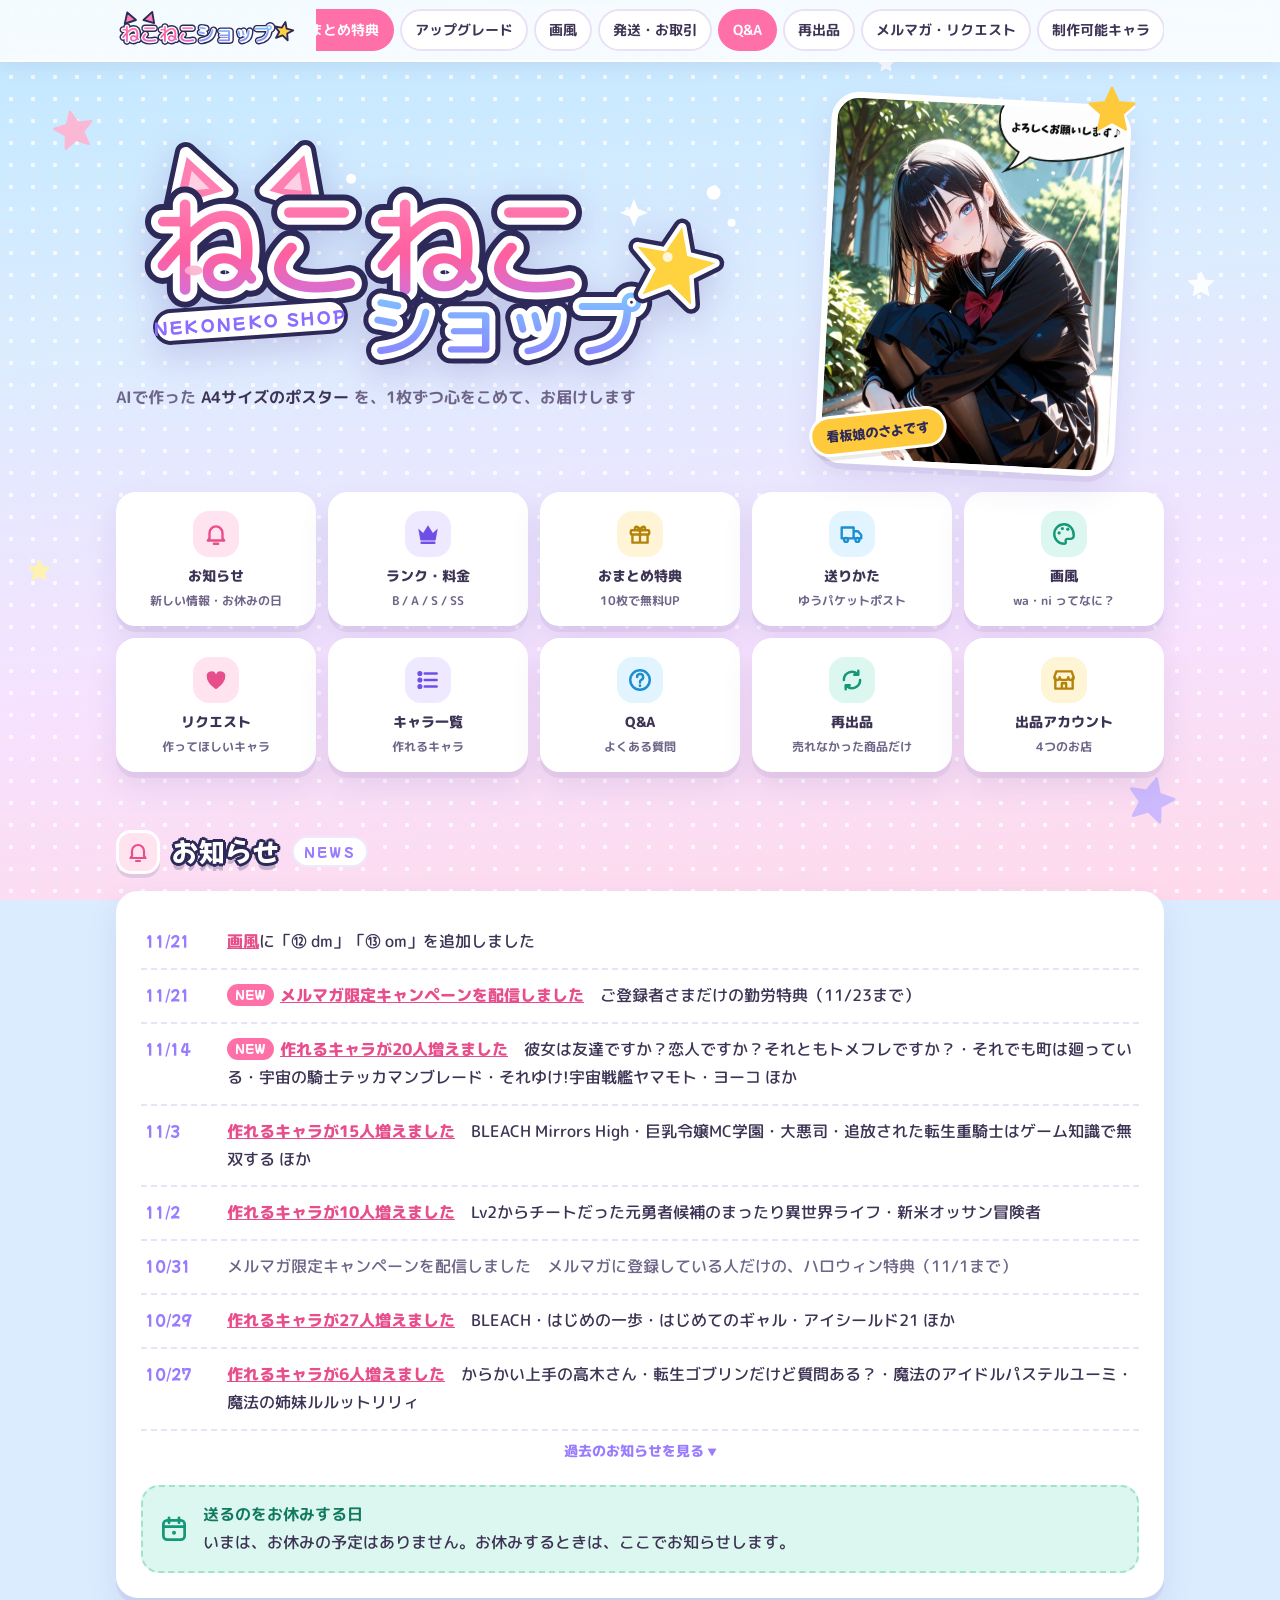
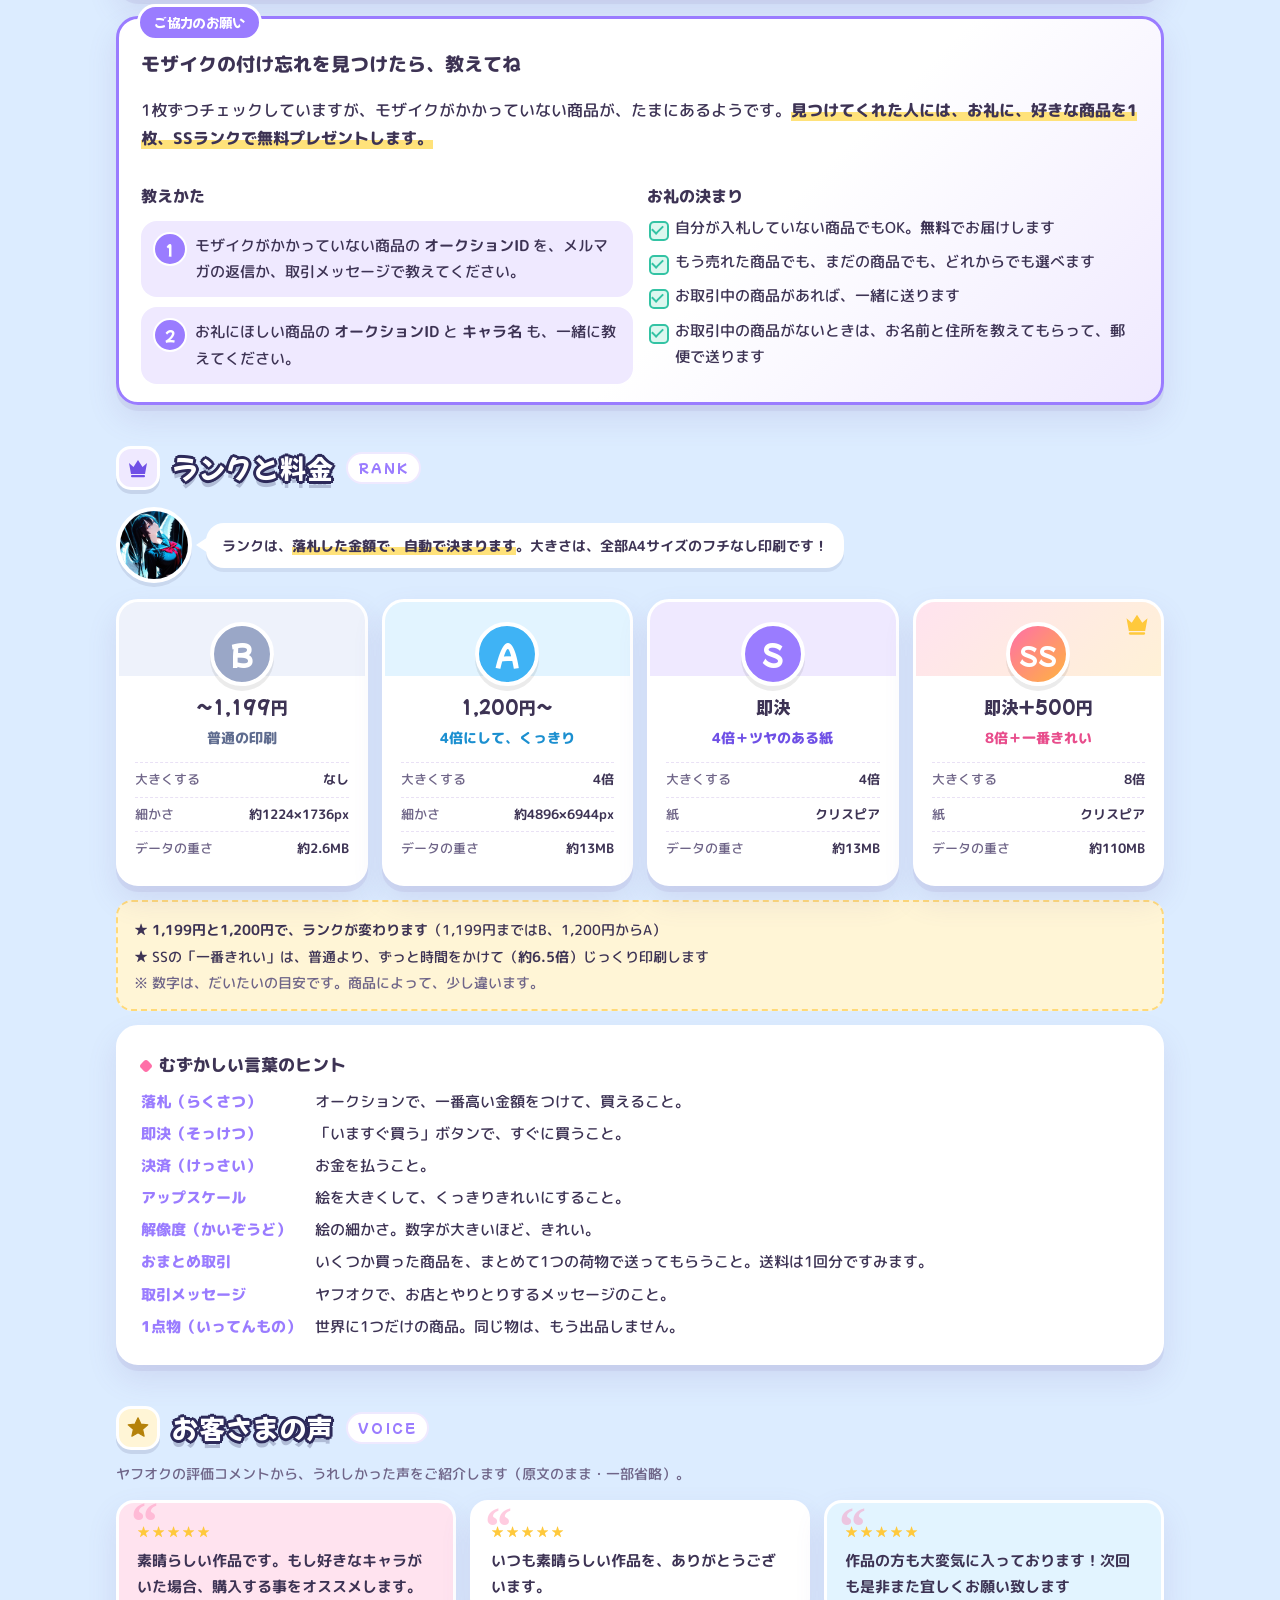
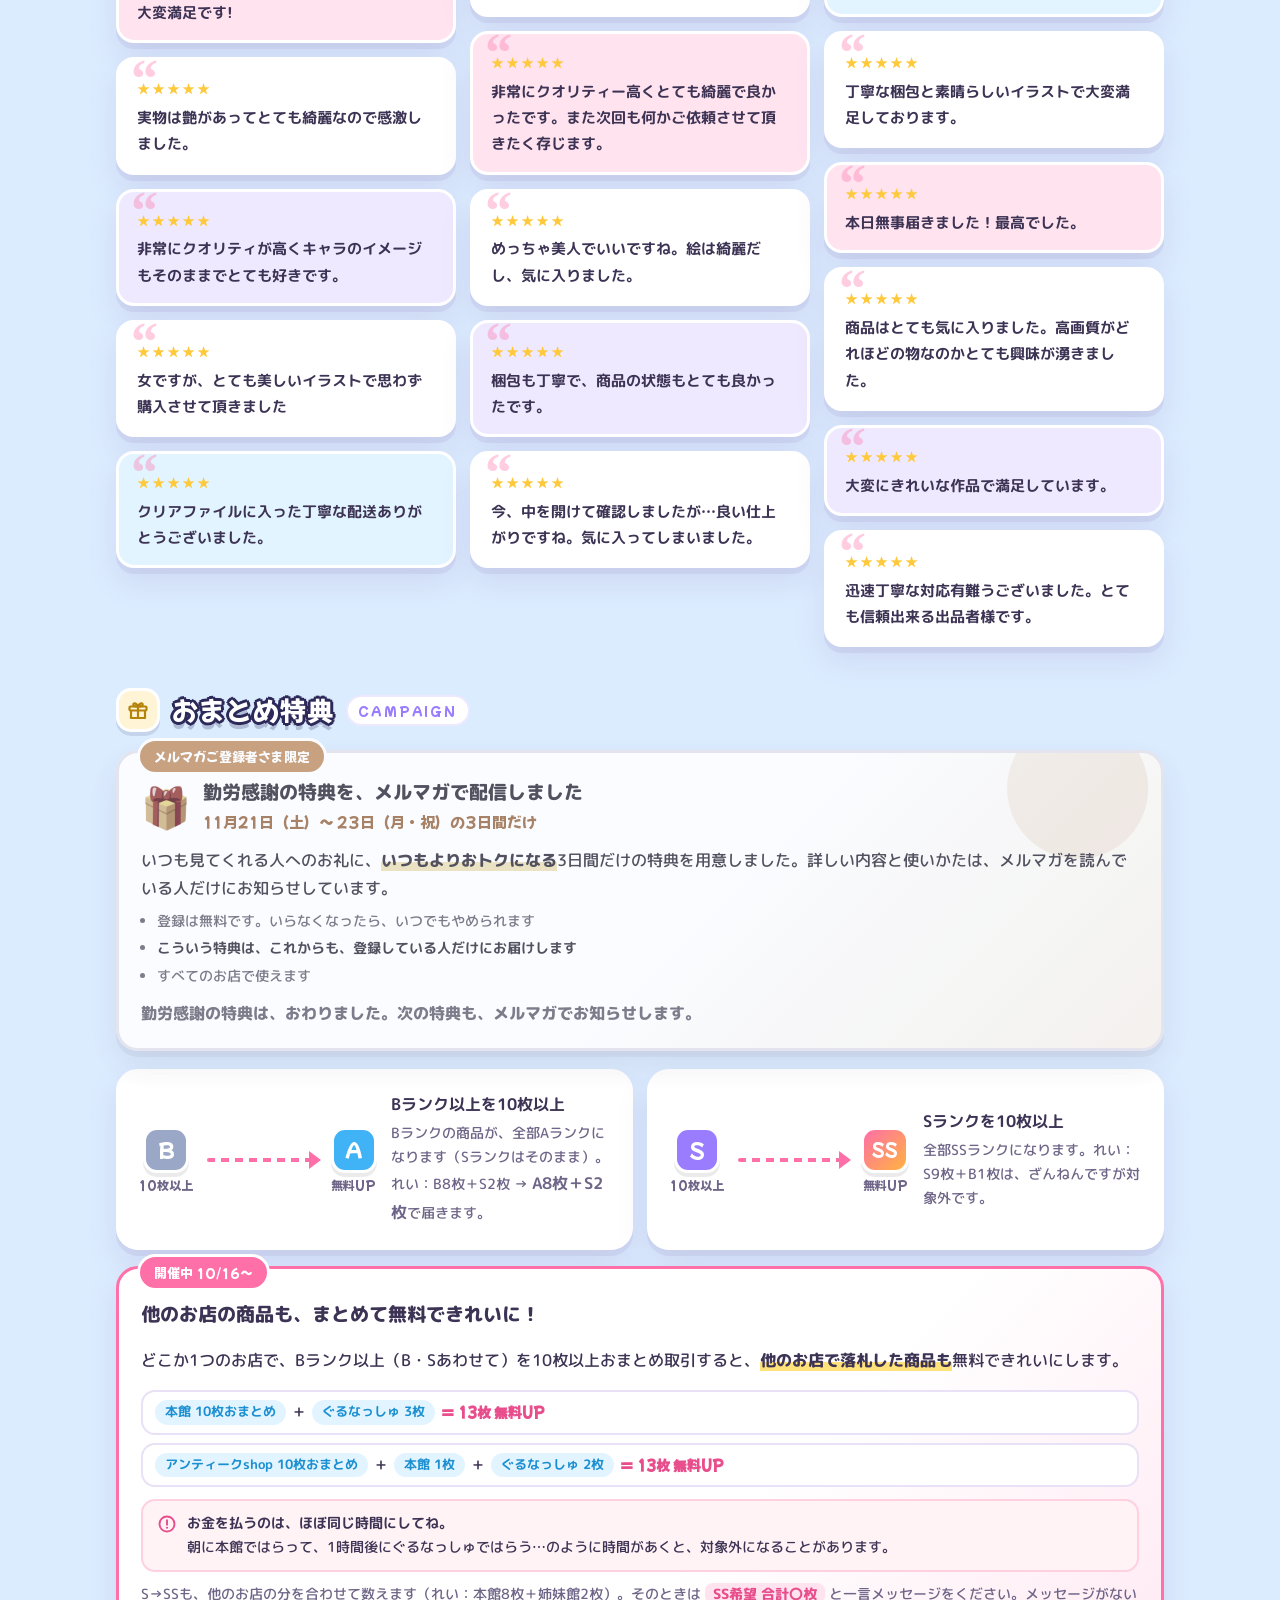
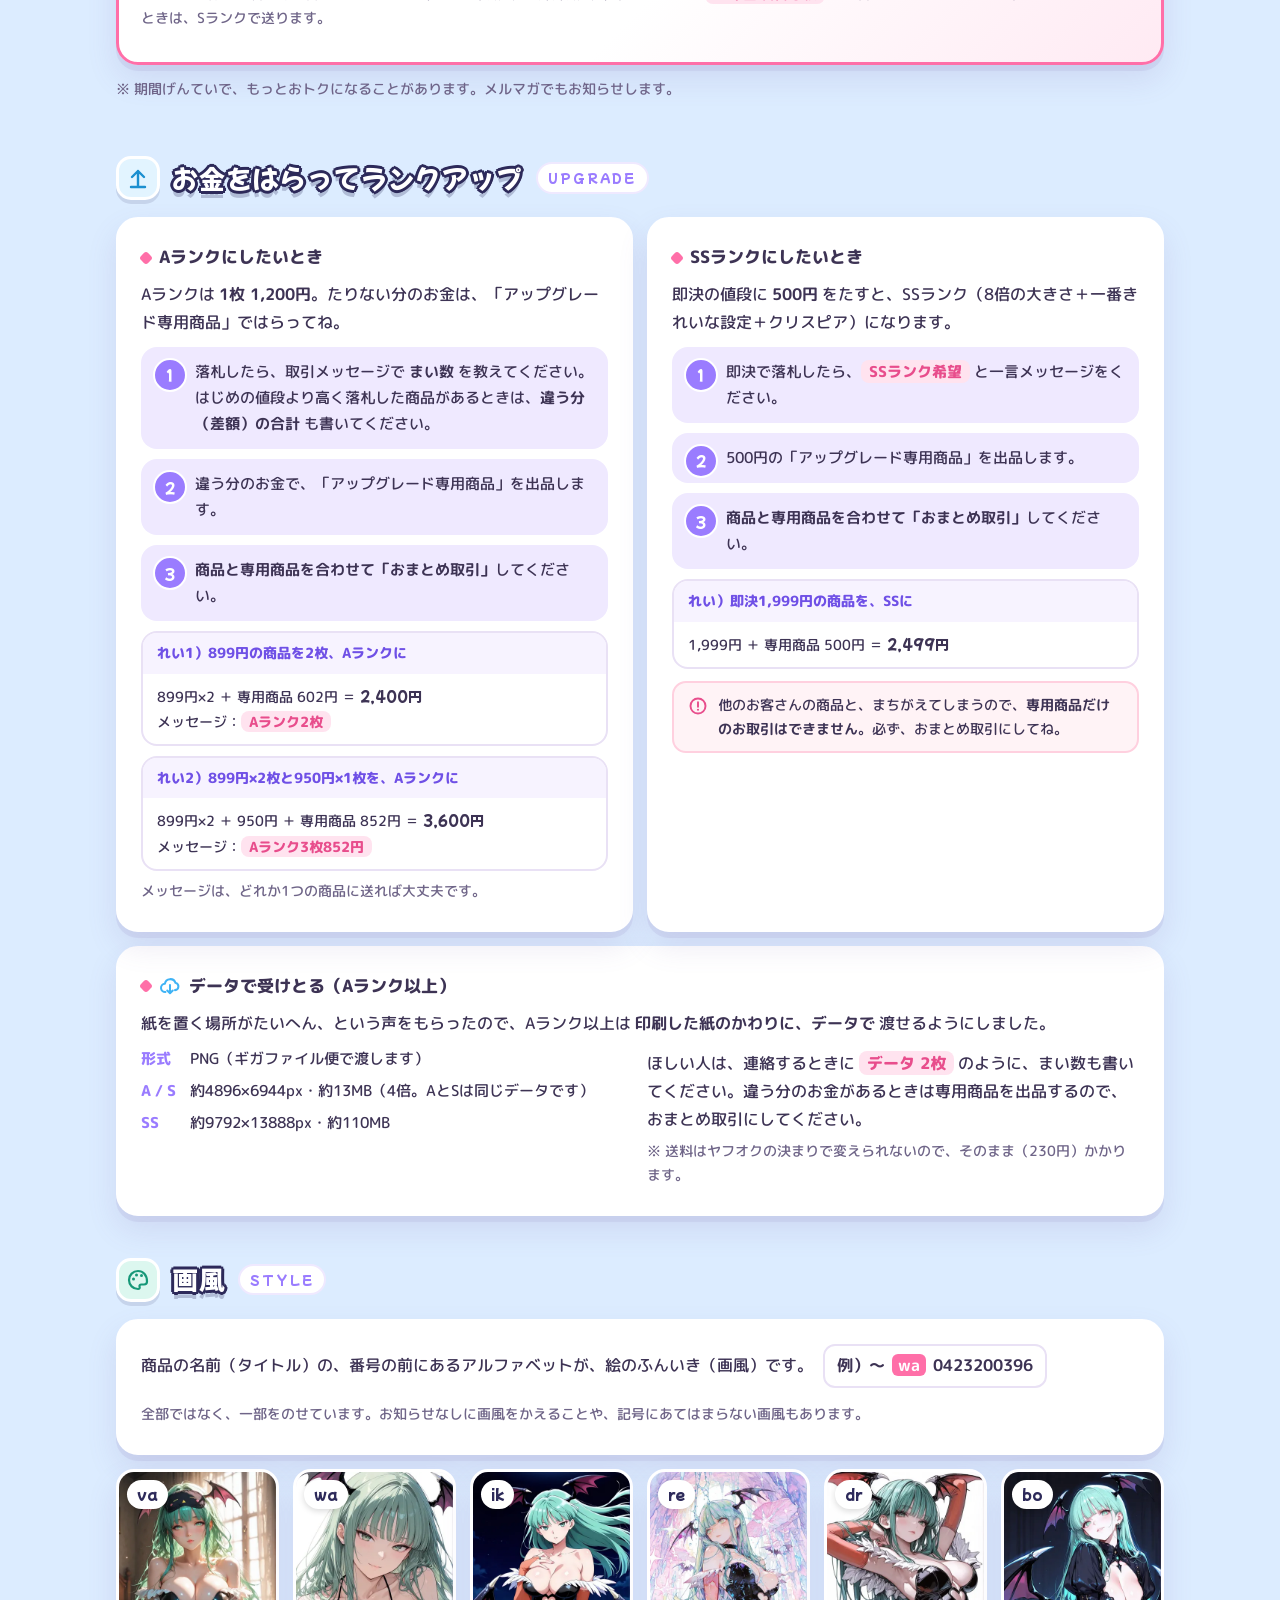
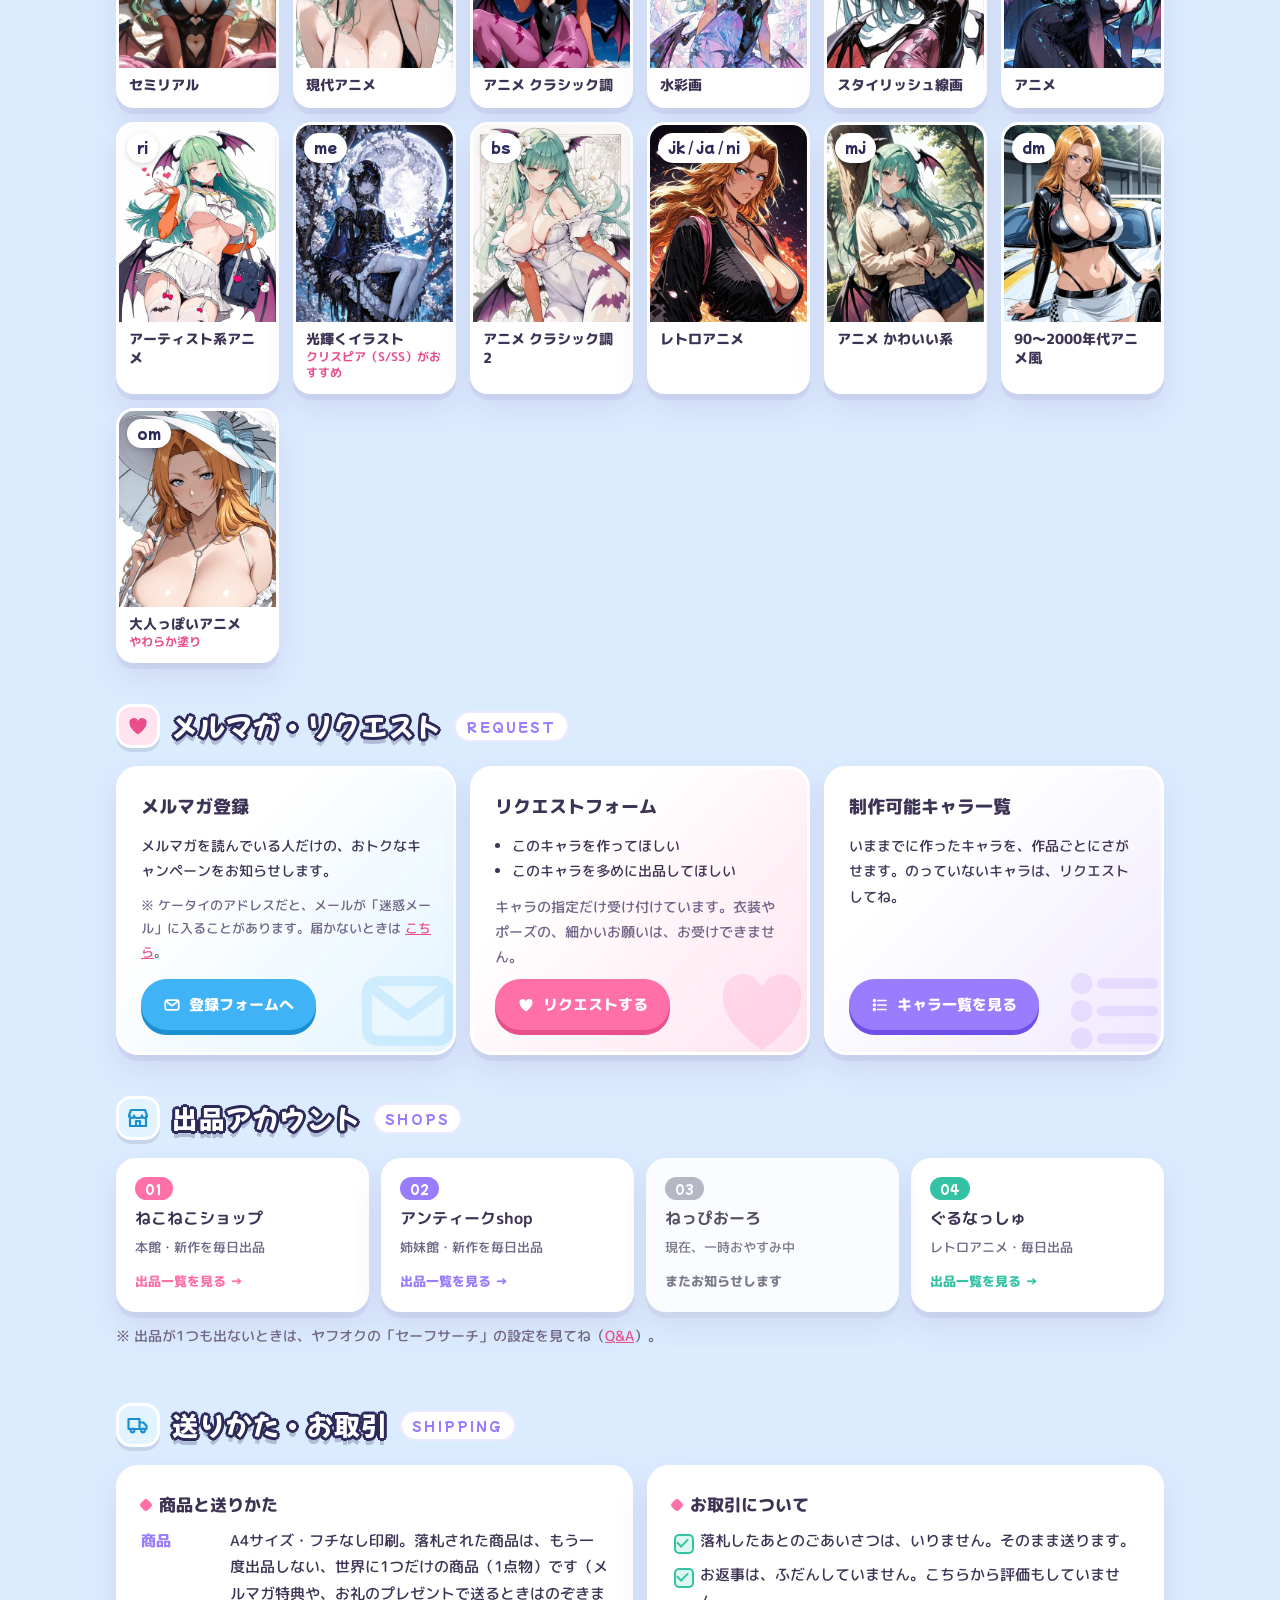
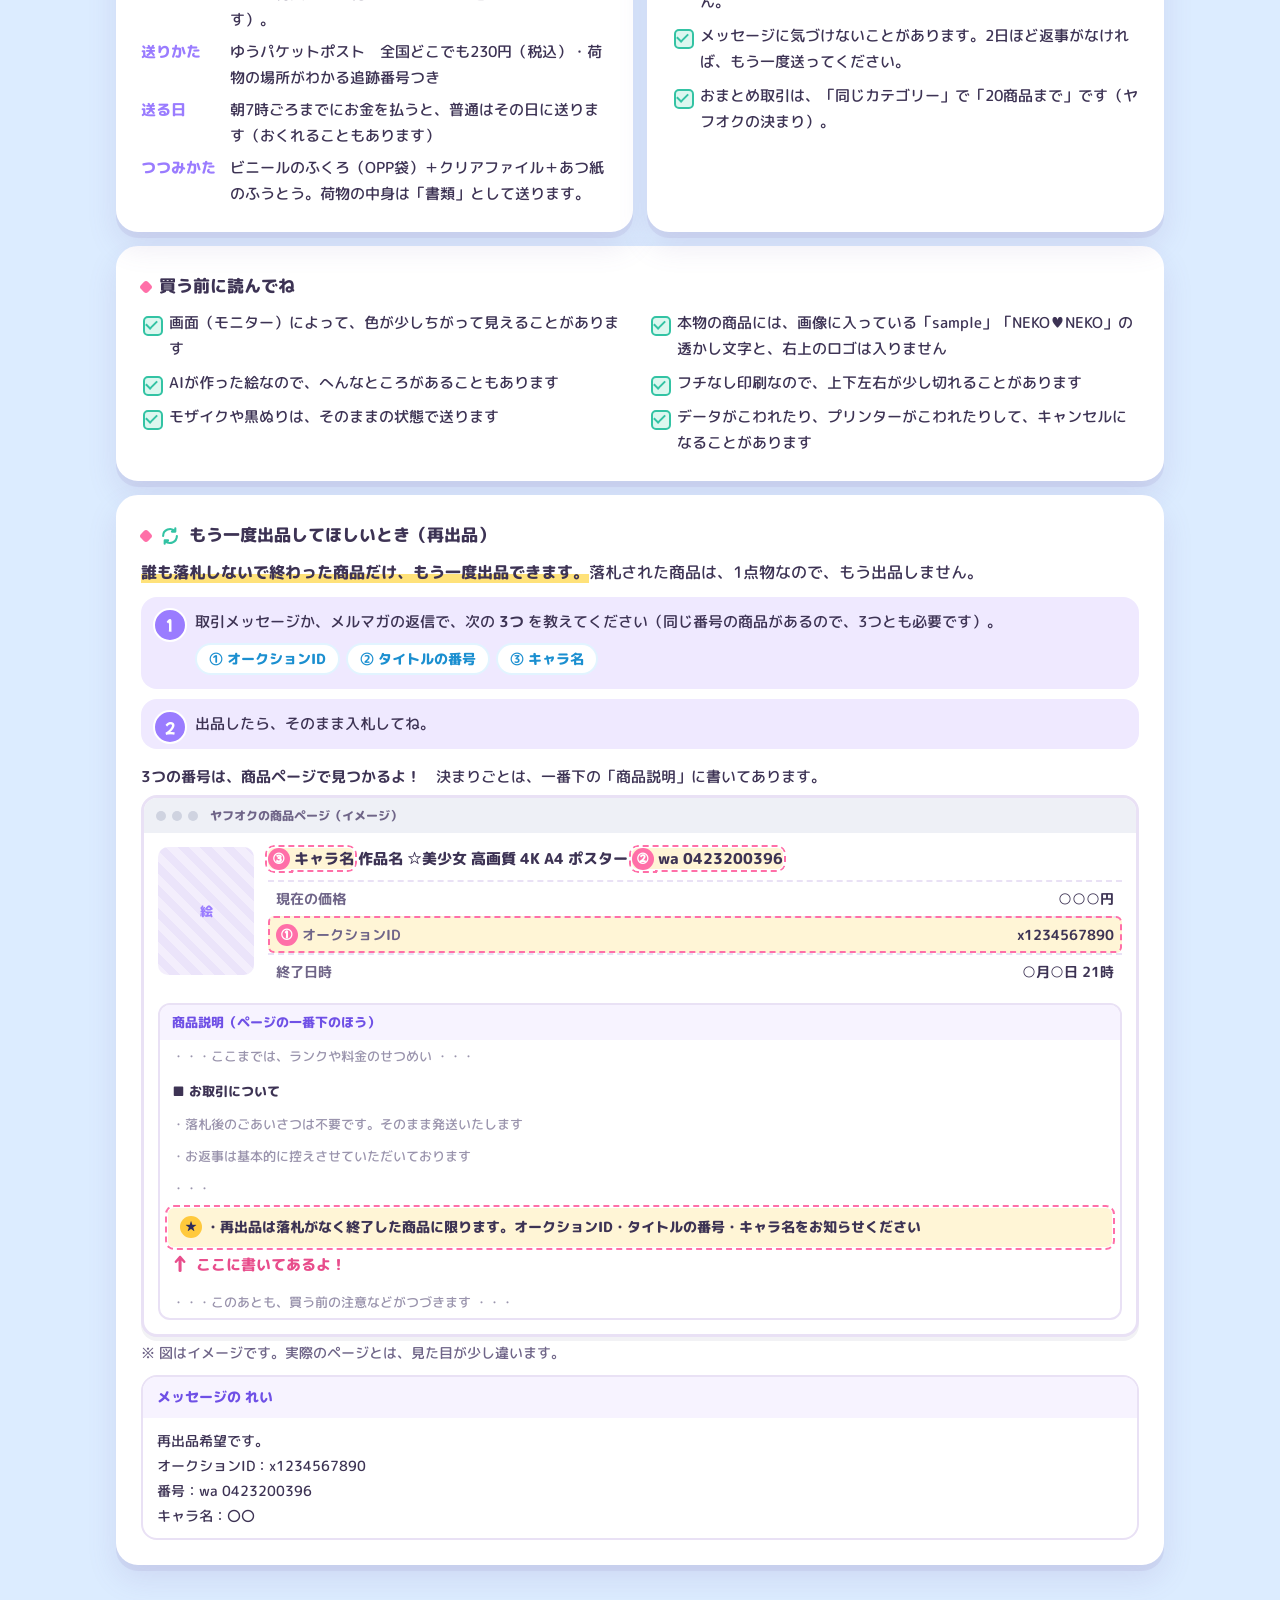
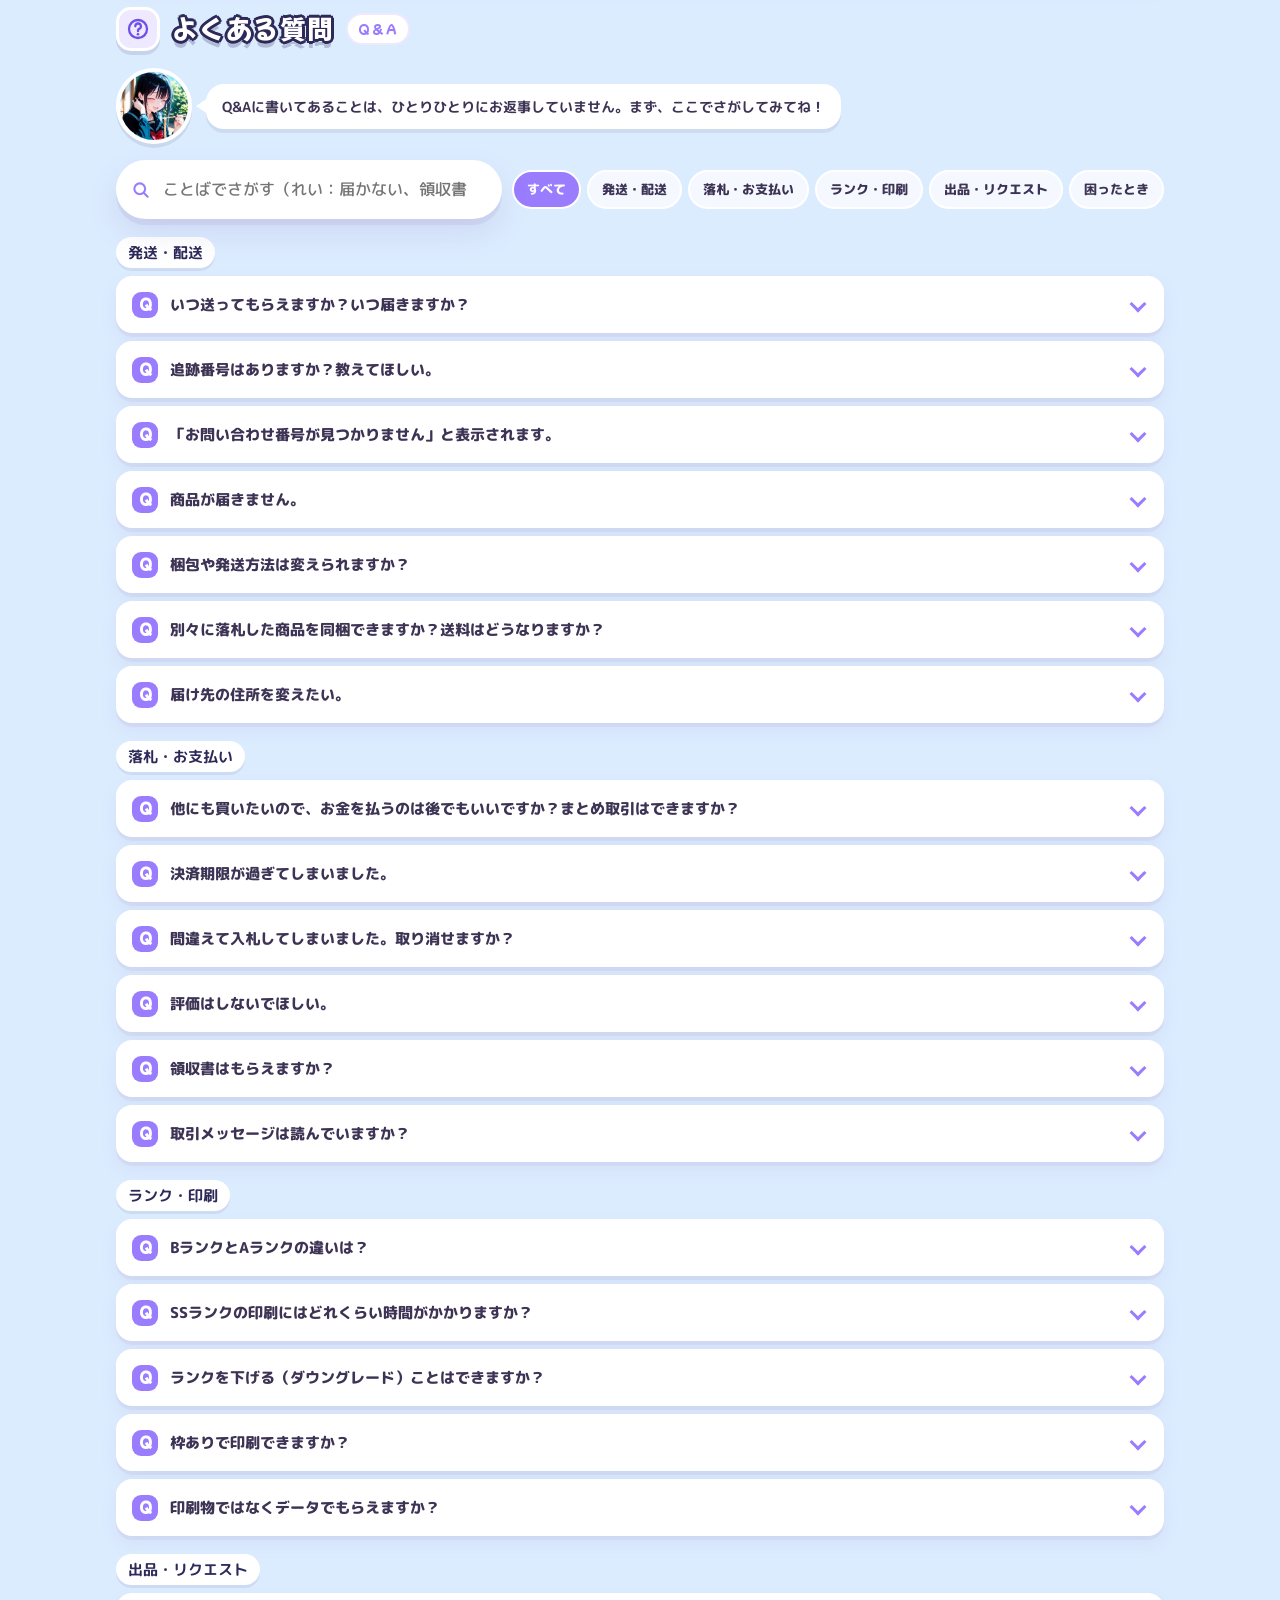
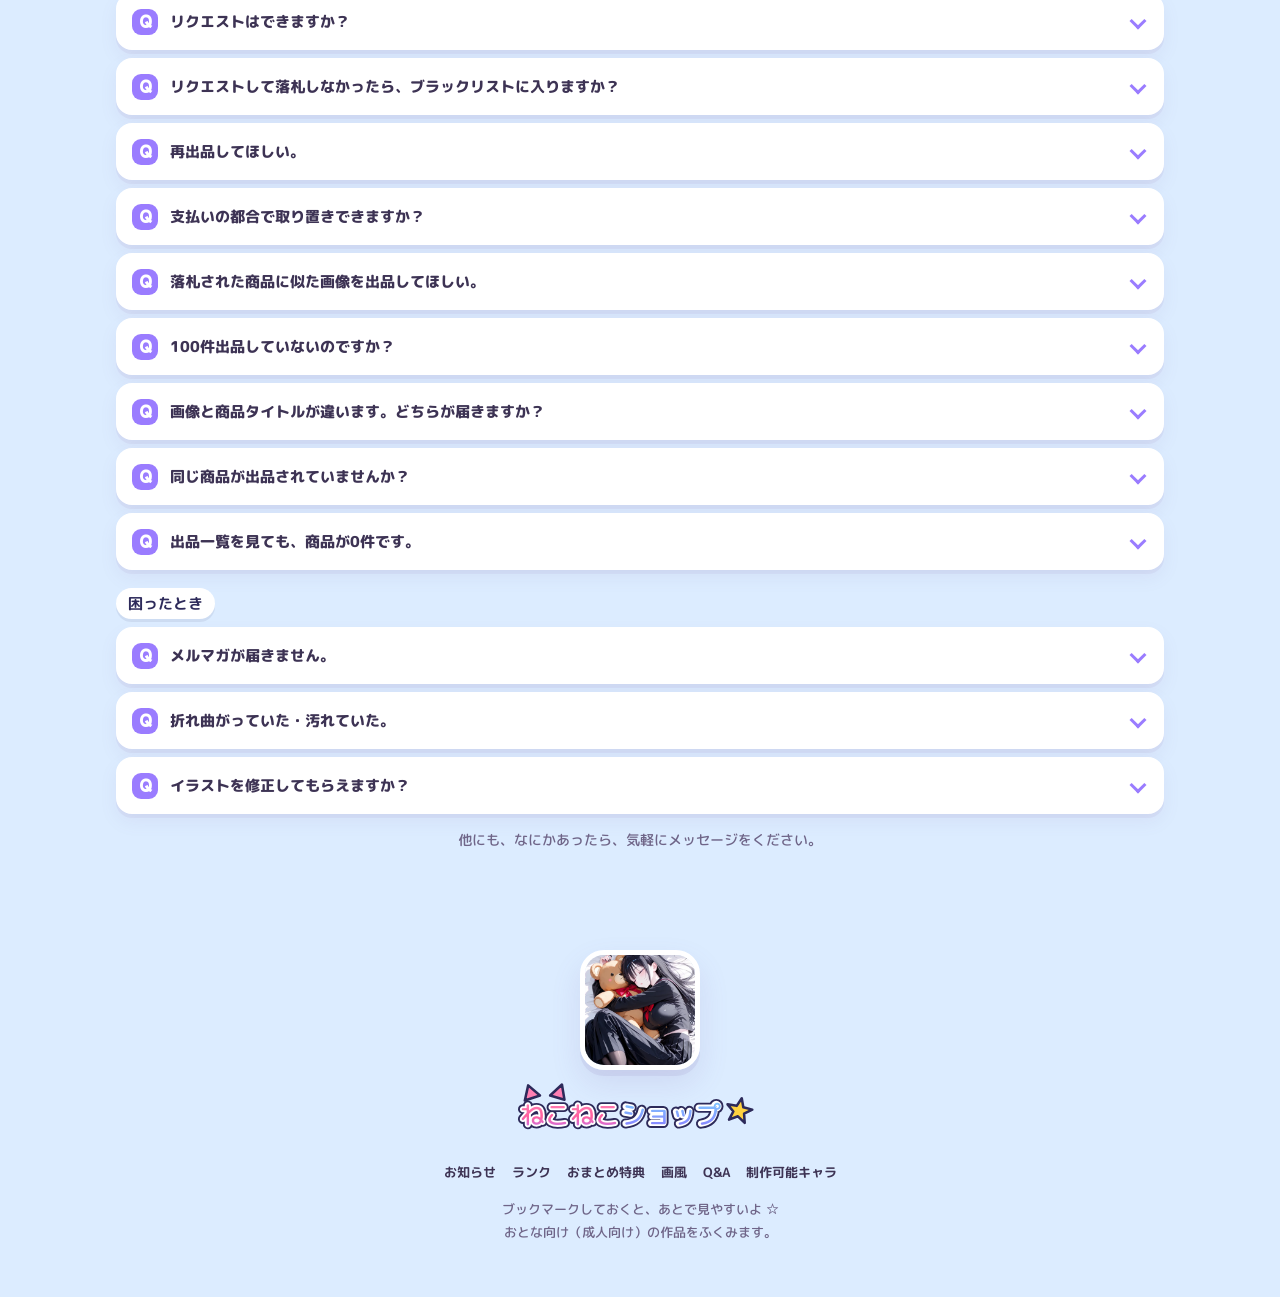
==== commit c9562082: "Add files via upload" ====
--- a/index.html
+++ b/index.html
@@ -182,6 +182,7 @@
     <div class="card">
       <!-- 新しいお知らせは一番上に追加してください -->
       <ul class="news">
+        <li><time>11/21</time><div><a href="#style">画風</a>に「⑫ dm」「⑬ om」を追加しました</div></li>
         <li><time>11/21</time><div><span class="new">NEW</span><a href="#kinro">メルマガ限定キャンペーンを配信しました</a>　ご登録者さまだけの勤労特典（11/23まで）</div></li>
         <li><time>11/14</time><div><span class="new">NEW</span><a href="list.html#g-NEW">作れるキャラが20人増えました</a>　彼女は友達ですか？恋人ですか？それともトメフレですか？・それでも町は廻っている・宇宙の騎士テッカマンブレード・それゆけ!宇宙戦艦ヤマモト・ヨーコ ほか</div></li>
         <li><time>11/3</time><div><a href="list.html#g-NEW">作れるキャラが15人増えました</a>　BLEACH Mirrors High・巨乳令嬢MC学園・大悪司・追放された転生重騎士はゲーム知識で無双する ほか</div></li>
@@ -453,6 +454,8 @@
       <div class="style"><span class="code">bs</span><img src="assets/img/style/bs.webp" alt="bs の見本" loading="lazy" width="420" height="596"><div class="cap">アニメ クラシック調2</div></div>
       <div class="style"><span class="code">jk / ja / ni</span><img src="assets/img/style/ni.webp" alt="ni の見本" loading="lazy" width="420" height="596"><div class="cap">レトロアニメ</div></div>
       <div class="style"><span class="code">mj</span><img src="assets/img/style/mj.webp" alt="mj の見本" loading="lazy" width="420" height="596"><div class="cap">アニメ かわいい系</div></div>
+      <div class="style"><span class="code">dm</span><img src="assets/img/style/dm.webp" alt="dm の見本" loading="lazy" width="420" height="596"><div class="cap">90〜2000年代アニメ風</div></div>
+      <div class="style"><span class="code">om</span><img src="assets/img/style/om.webp" alt="om の見本" loading="lazy" width="420" height="596"><div class="cap">大人っぽいアニメ<small>やわらか塗り</small></div></div>
     </div>
   </div>
 </section>
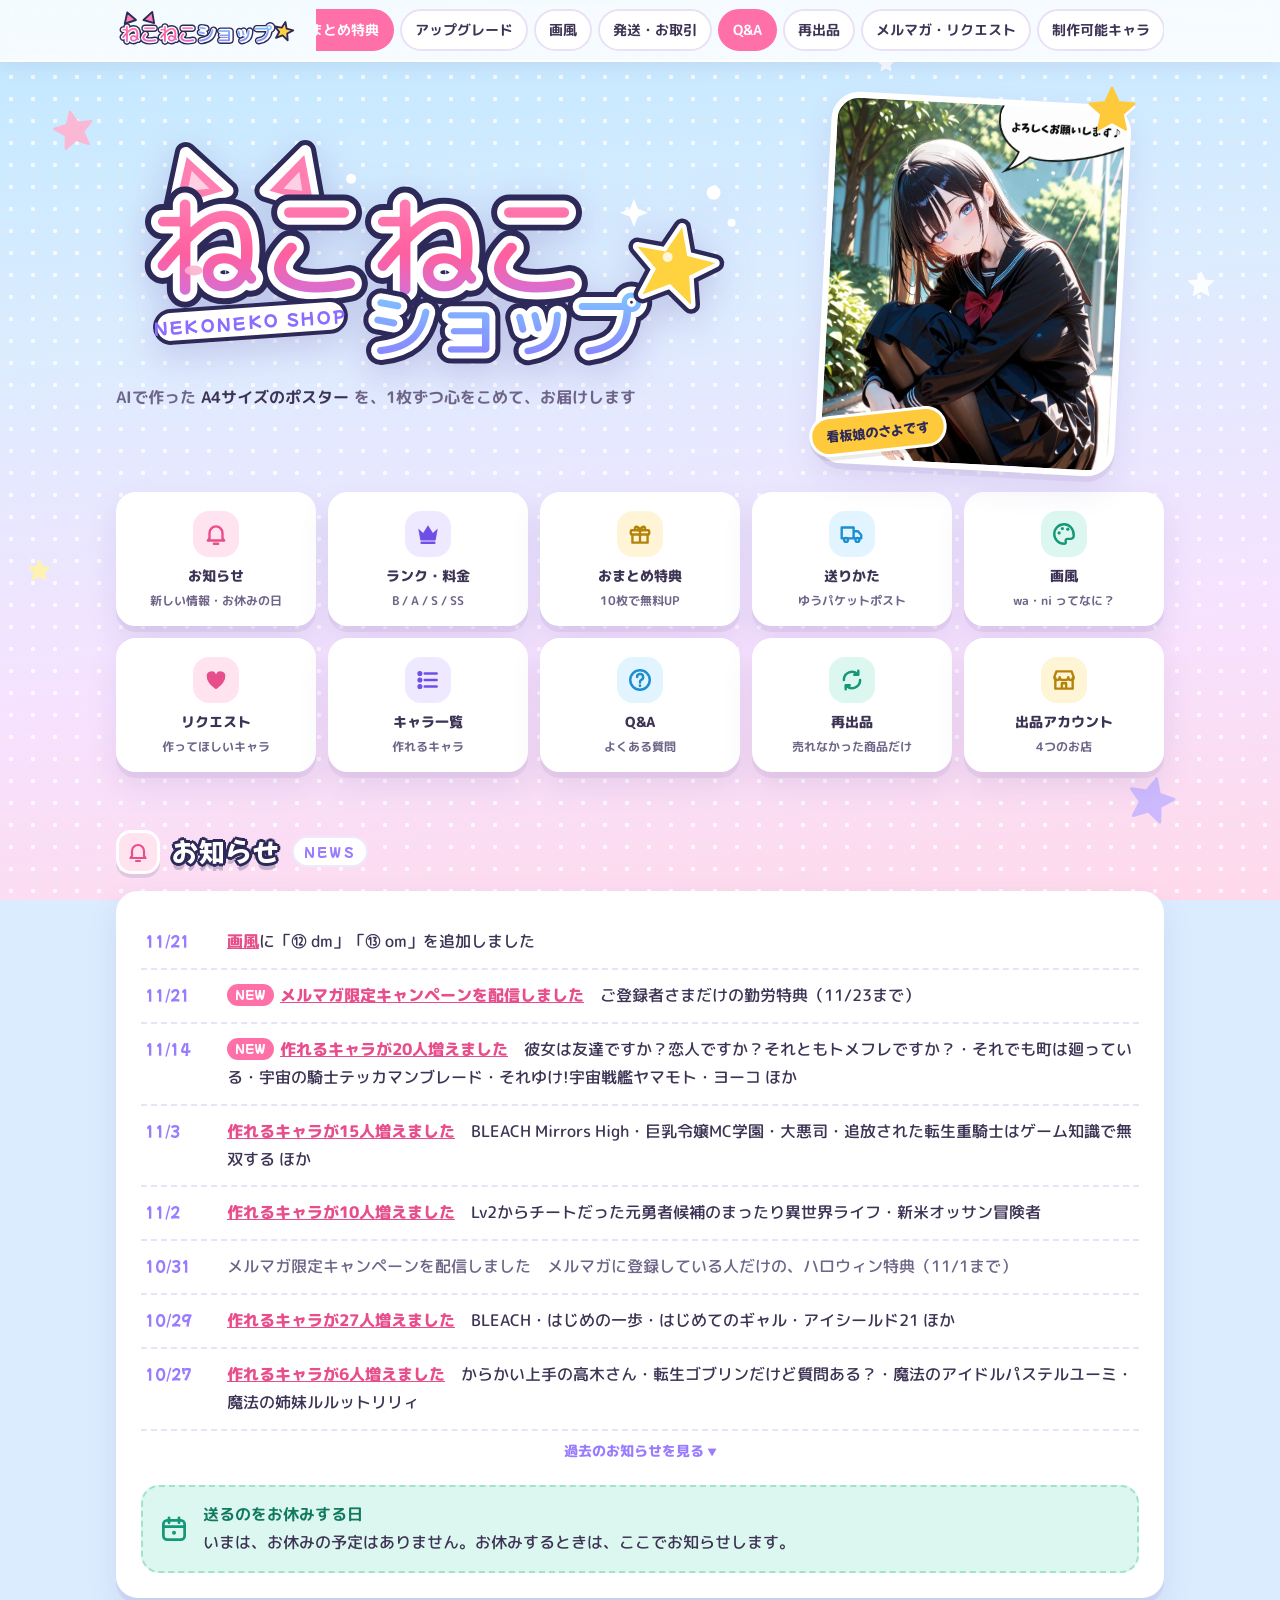
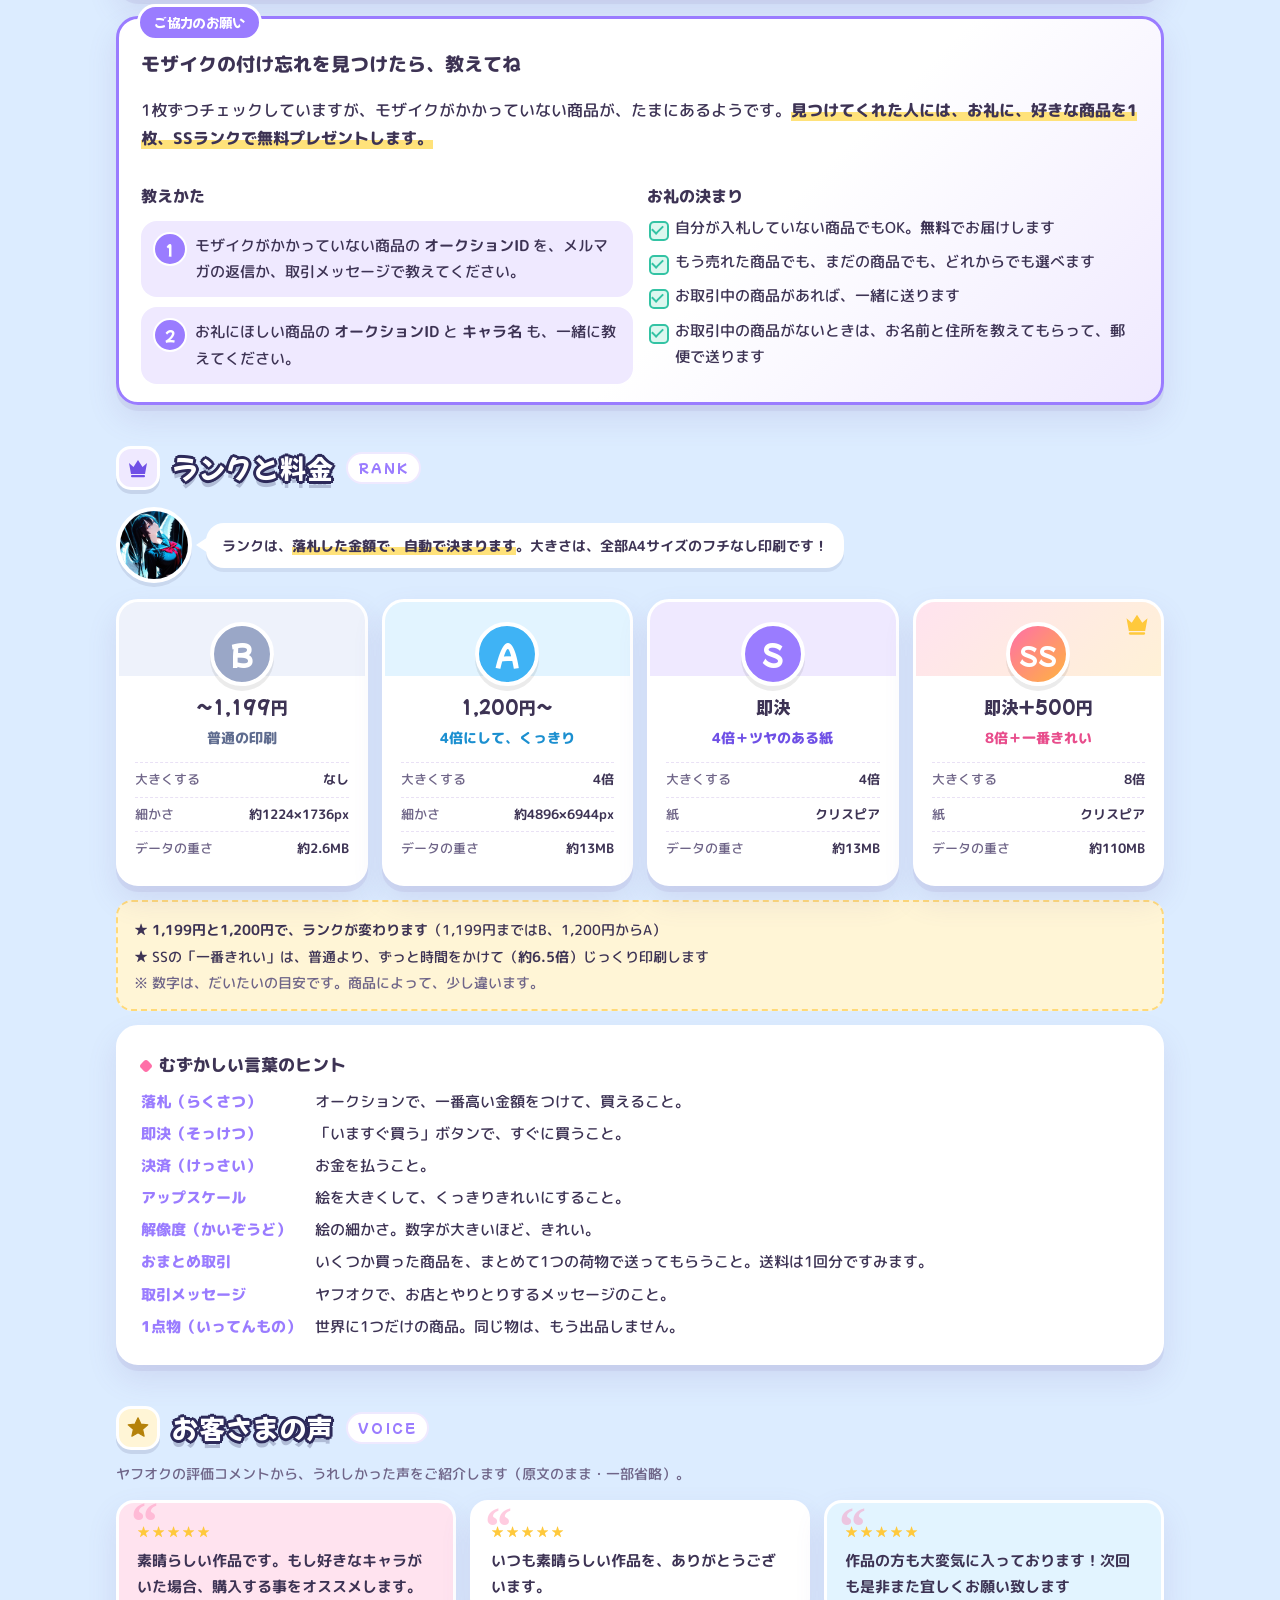
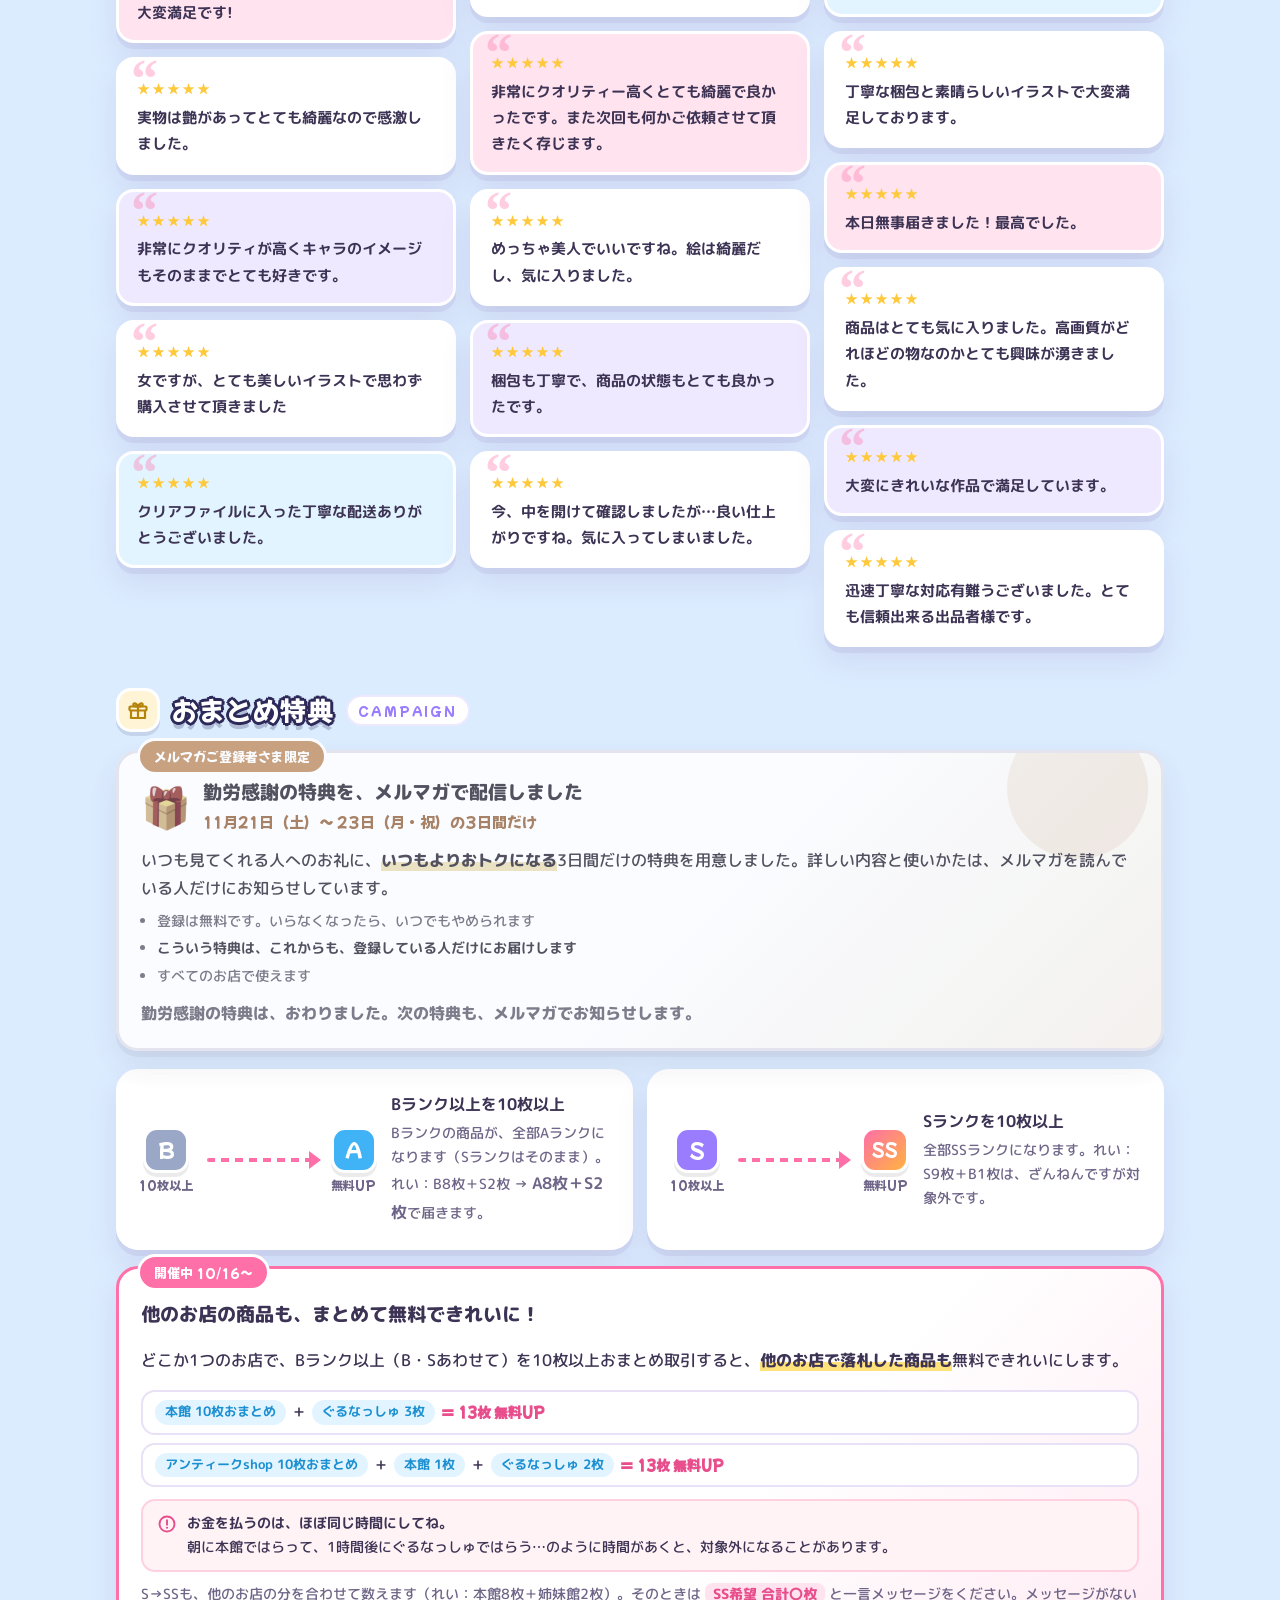
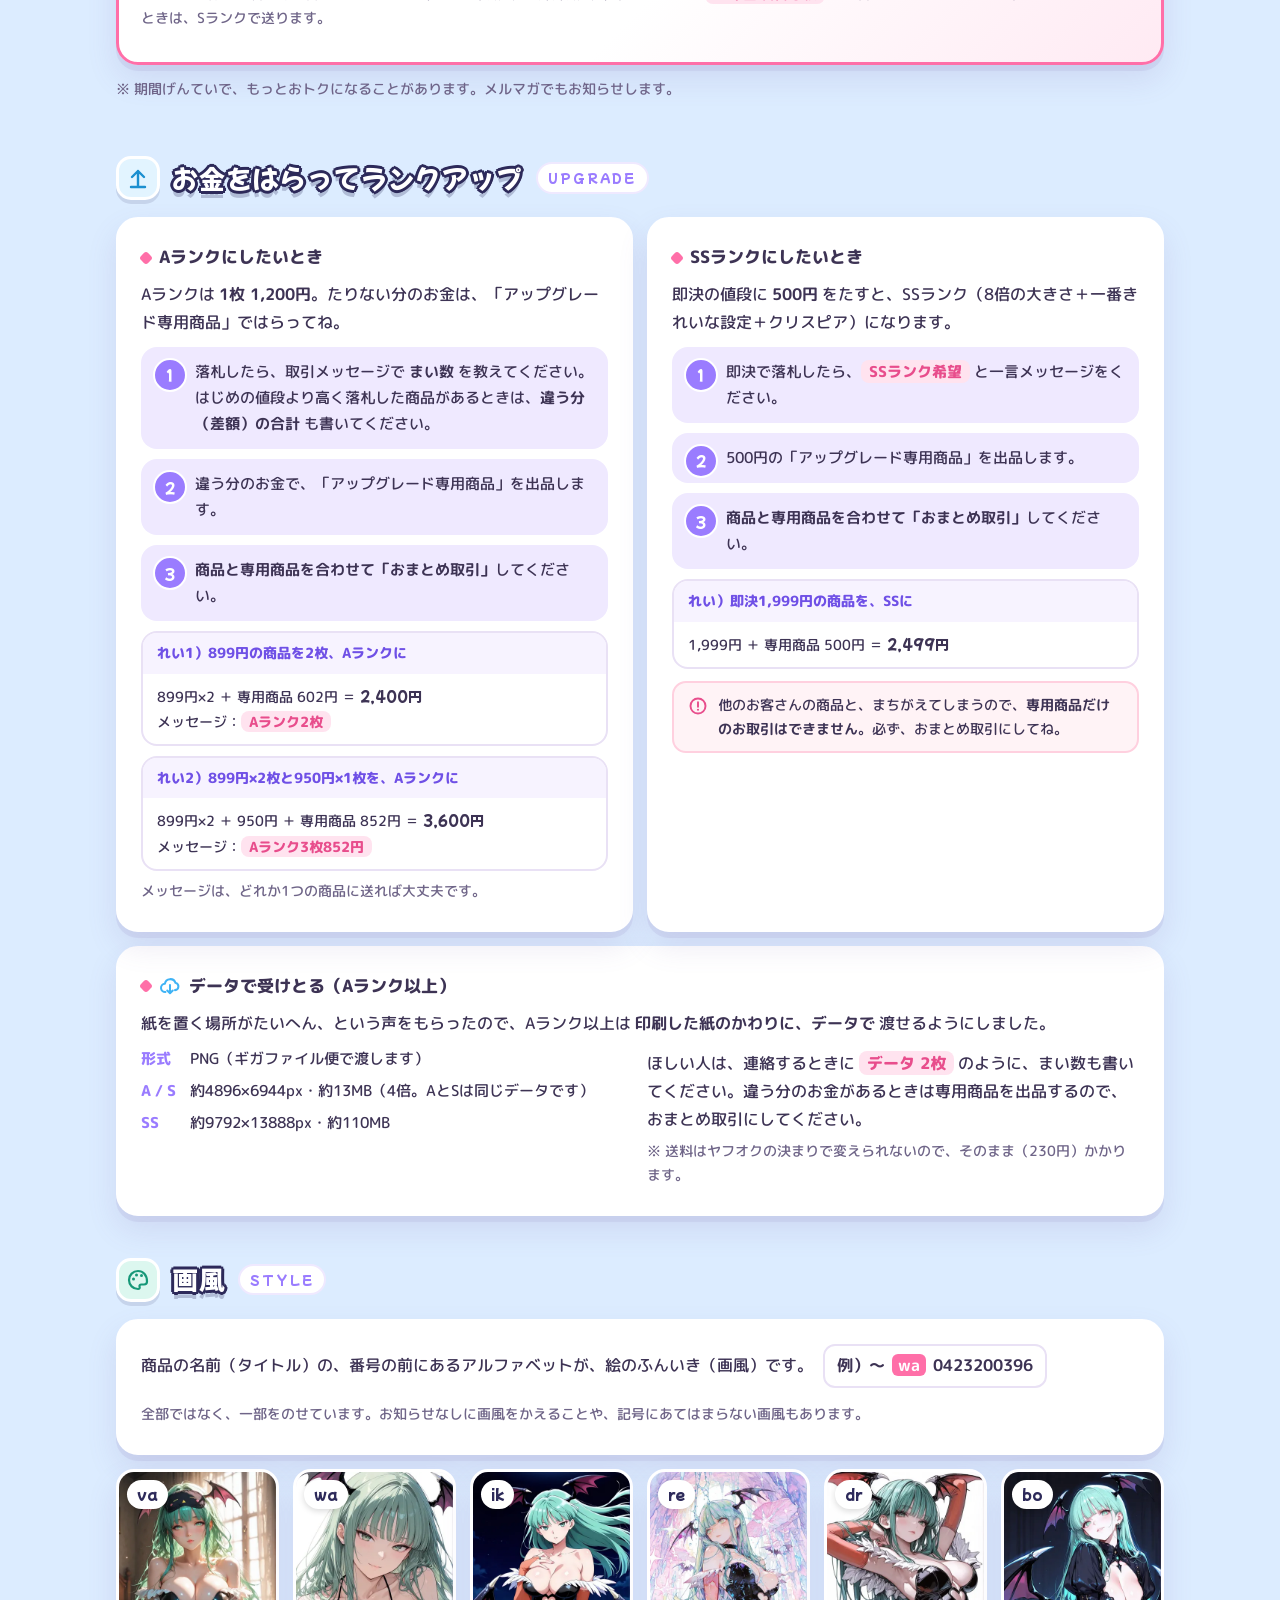
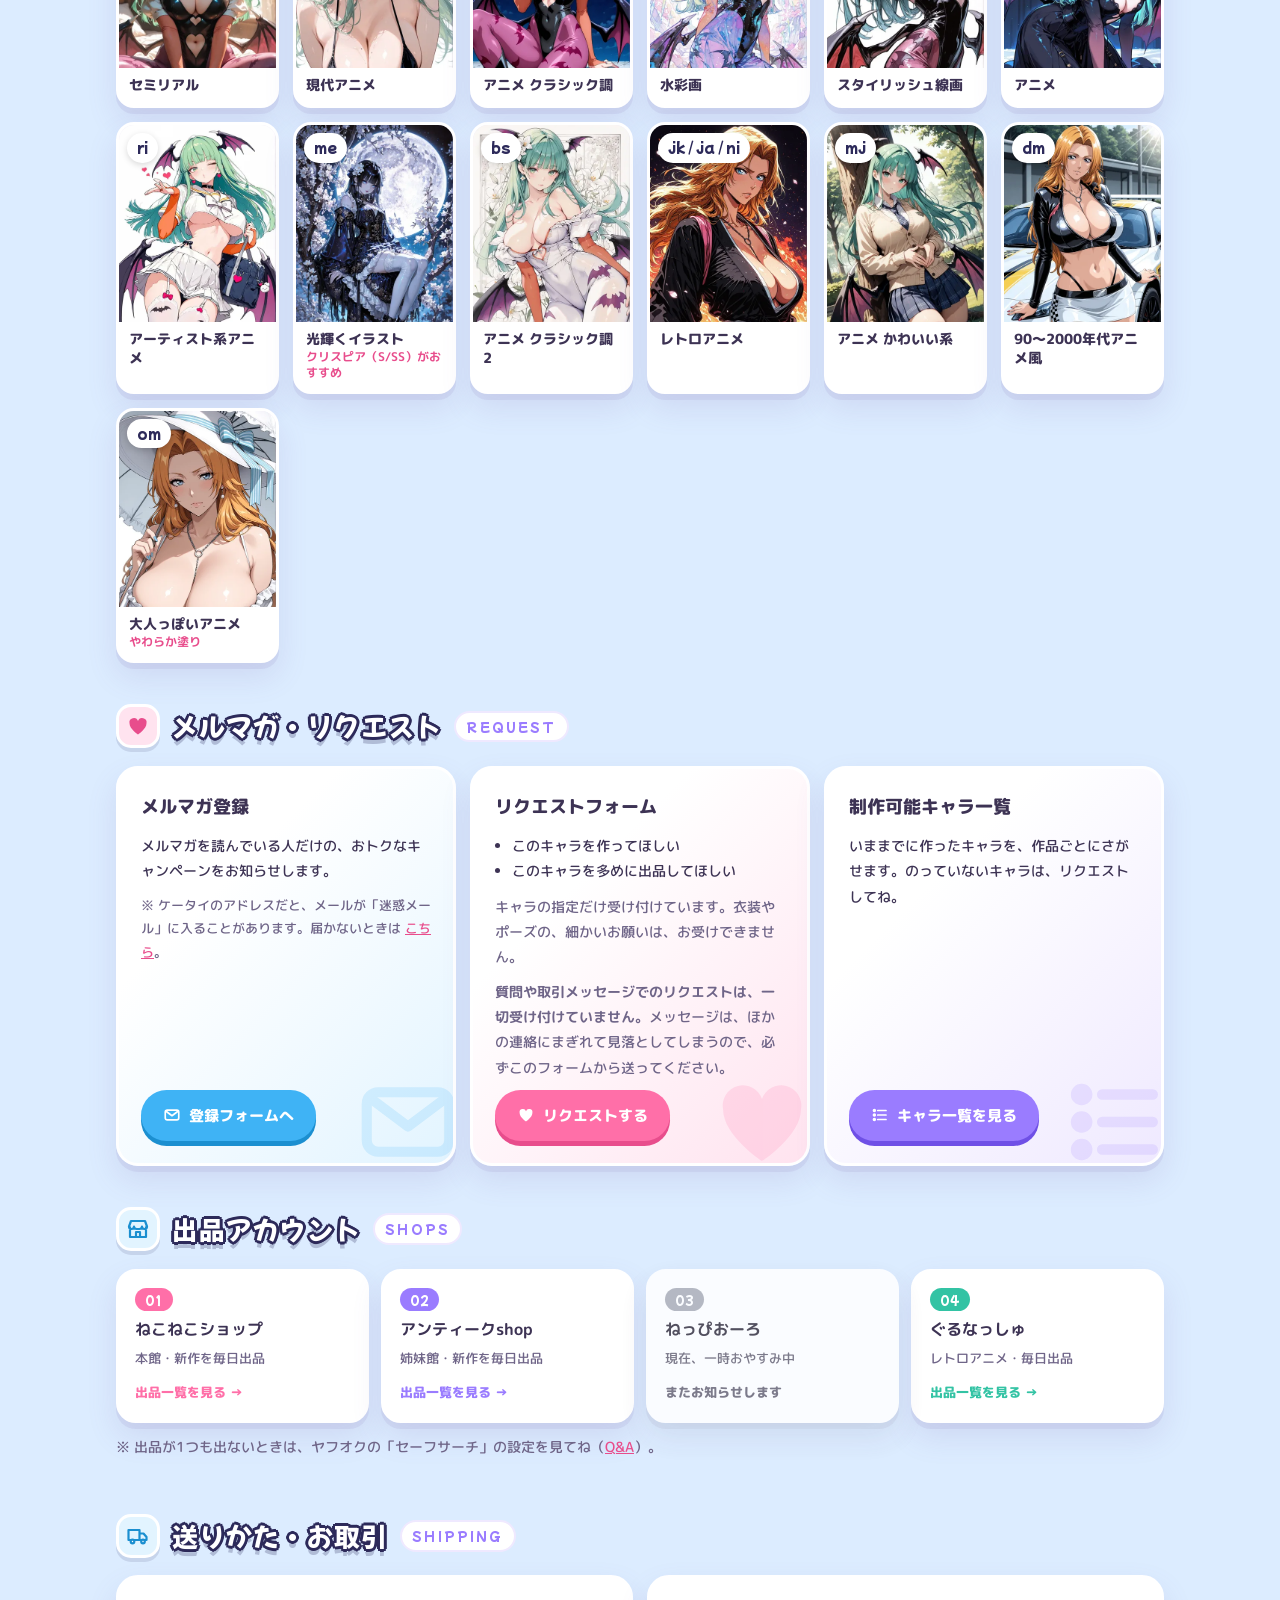
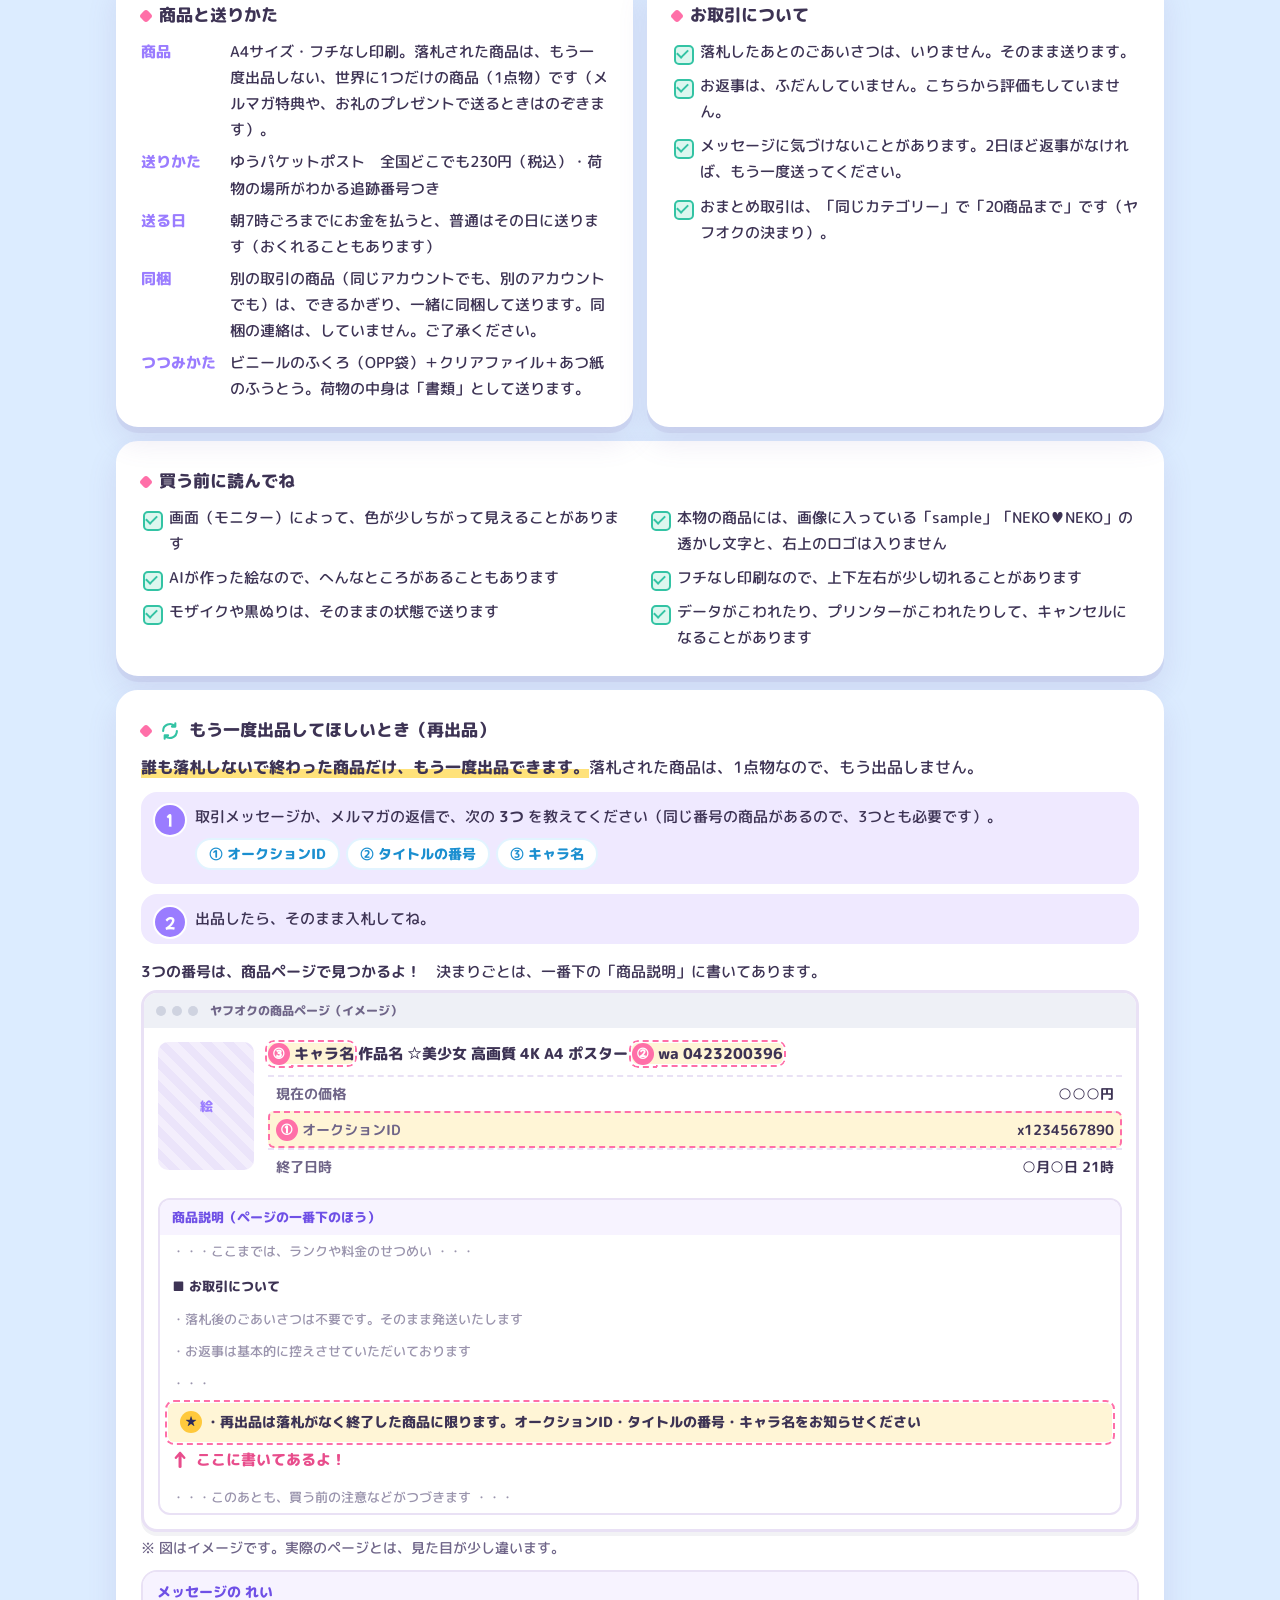
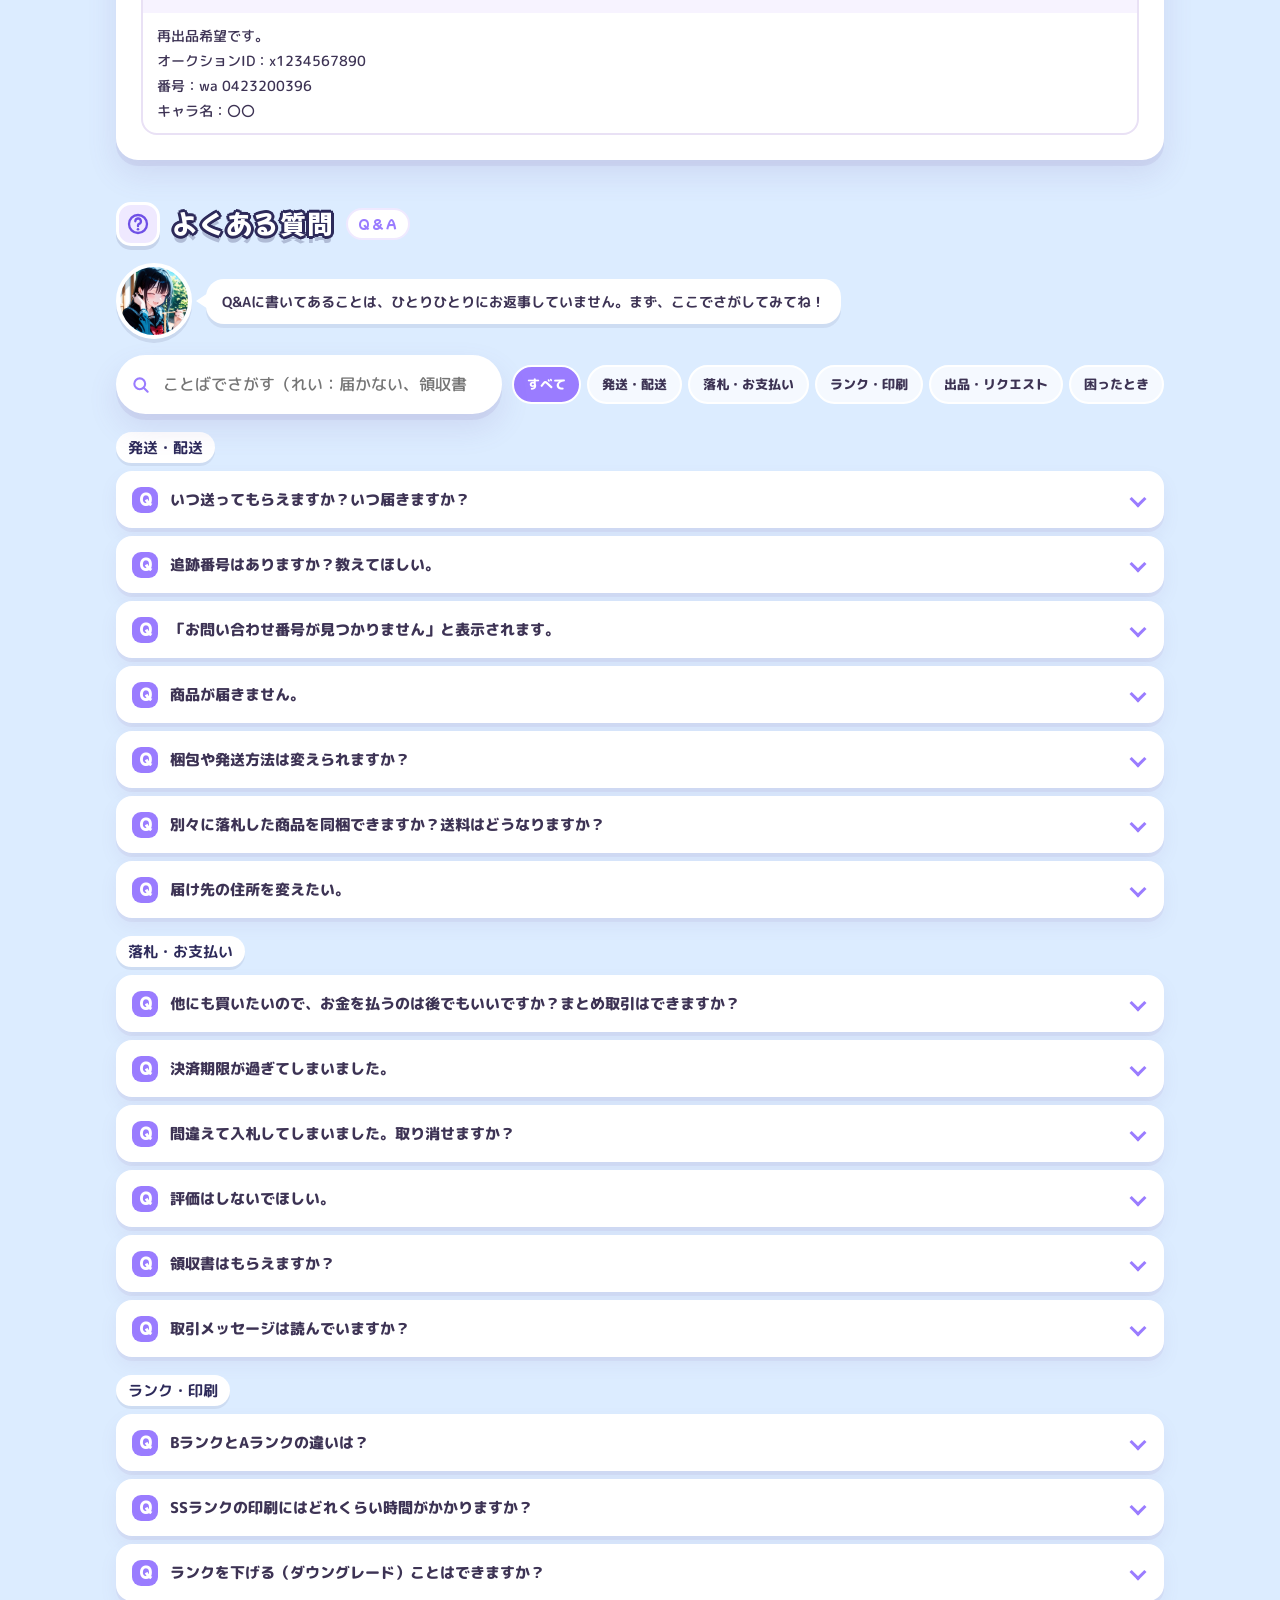
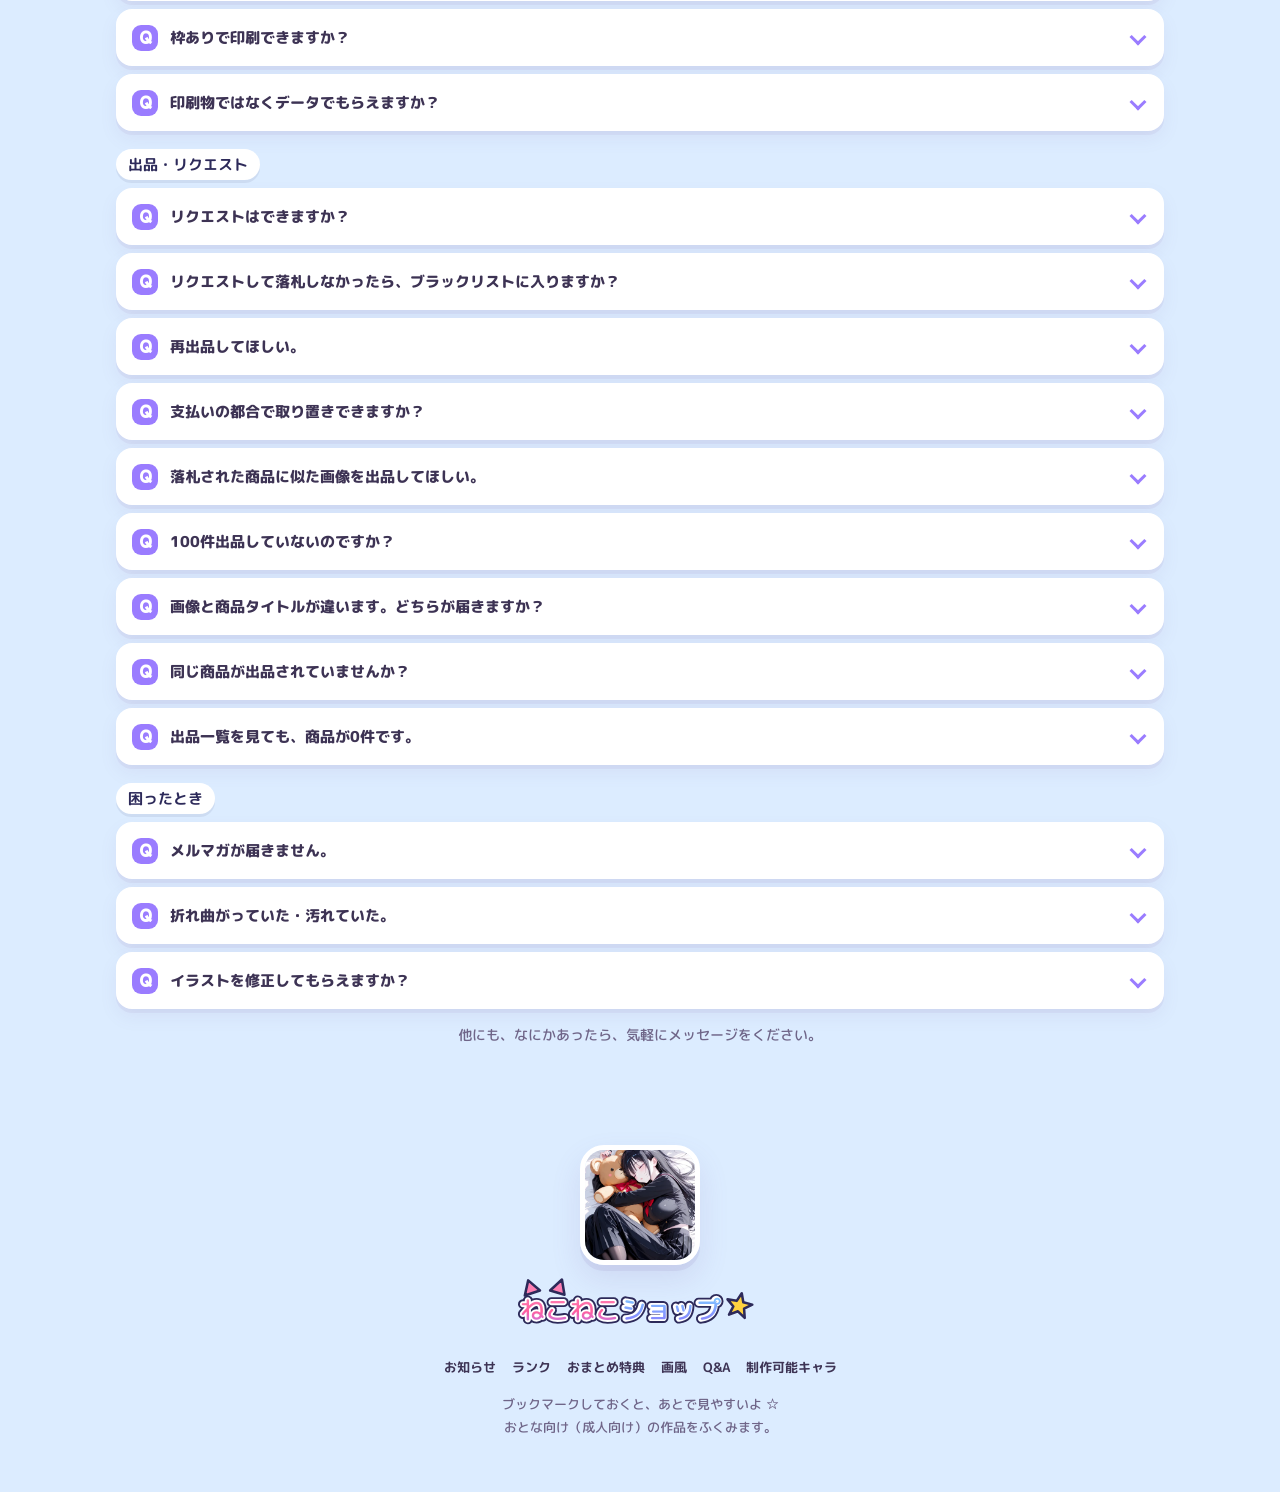
==== commit e0e161fe: "Add files via upload" ====
--- a/index.html
+++ b/index.html
@@ -476,6 +476,7 @@
         <h3>リクエストフォーム</h3>
         <ul><li>このキャラを作ってほしい</li><li>このキャラを多めに出品してほしい</li></ul>
         <p class="muted">キャラの指定だけ受け付けています。衣装やポーズの、細かいお願いは、お受けできません。</p>
+        <p class="muted"><b>質問や取引メッセージでのリクエストは、一切受け付けていません。</b>メッセージは、ほかの連絡にまぎれて見落としてしまうので、必ずこのフォームから送ってください。</p>
         <a class="btn" href="request.html"><svg><use href="#i-heart"/></svg>リクエストする</a>
         <svg class="deco" viewBox="0 0 24 24" style="color:var(--pink)"><use href="#i-heart"/></svg>
       </div>
@@ -514,6 +515,7 @@
           <dt>商品</dt><dd>A4サイズ・フチなし印刷。落札された商品は、もう一度出品しない、世界に1つだけの商品（1点物）です（メルマガ特典や、お礼のプレゼントで送るときはのぞきます）。</dd>
           <dt>送りかた</dt><dd>ゆうパケットポスト　全国どこでも230円（税込）・荷物の場所がわかる追跡番号つき</dd>
           <dt>送る日</dt><dd>朝7時ごろまでにお金を払うと、普通はその日に送ります（おくれることもあります）</dd>
+          <dt>同梱</dt><dd>別の取引の商品（同じアカウントでも、別のアカウントでも）は、できるかぎり、一緒に同梱して送ります。同梱の連絡は、していません。ご了承ください。</dd>
           <dt>つつみかた</dt><dd>ビニールのふくろ（OPP袋）＋クリアファイル＋あつ紙のふうとう。荷物の中身は「書類」として送ります。</dd>
         </dl>
       </div>
@@ -630,7 +632,7 @@
       </div>
 
       <div class="qa-group" data-cat="list"><h3><span>出品・リクエスト</span></h3>
-        <details class="qa"><summary><span class="q">Q</span>リクエストはできますか？</summary><div class="ans"><span class="a">A</span><div><p><a href="#mail">リクエストフォーム</a>で受け付けています。キャラの指定だけで、細かいお願いは、むずかしいです。ごめんなさい。</p></div></div></details>
+        <details class="qa"><summary><span class="q">Q</span>リクエストはできますか？</summary><div class="ans"><span class="a">A</span><div><p><a href="#mail">リクエストフォーム</a>で受け付けています。キャラの指定だけで、細かいお願いは、むずかしいです。ごめんなさい。</p><p>質問や取引メッセージでのリクエストは、見落としてしまうため、一切受け付けていません。必ずフォームから送ってください。</p></div></div></details>
         <details class="qa"><summary><span class="q">Q</span>リクエストして落札しなかったら、ブラックリストに入りますか？</summary><div class="ans"><span class="a">A</span><div><p>そんなことはしません。ただ、リクエストの商品は手間がかかるので、落札してもらえると、とってもうれしくて、はげみになります。</p></div></div></details>
         <details class="qa"><summary><span class="q">Q</span>再出品してほしい。</summary><div class="ans"><span class="a">A</span><div><p>誰も落札しないで終わった商品だけ、もう一度出品できます。オークションID・タイトルの番号・キャラ名を教えてください。落札された商品は、もう出品しないので、お気に入りの絵は、即決がおすすめです。</p><p><a href="#resale">図で見る（商品ページのどこに書いてあるか）</a></p></div></div></details>
         <details class="qa"><summary><span class="q">Q</span>支払いの都合で取り置きできますか？</summary><div class="ans"><span class="a">A</span><div><p>できます。ようすに合わせて、取引メッセージか、メルマガの返信で連絡してください。</p><ul><li><b>まだ落札していない商品</b>：タイトルの番号を書いて、再出品してほしい時期を教えてください。</li><li><b>落札したけれど、期限までにお金をはらえないとき</b>：<b>期限の前に</b>連絡してください。いったん取引をキャンセルして、ほしい時期に再出品します。</li></ul></div></div></details>
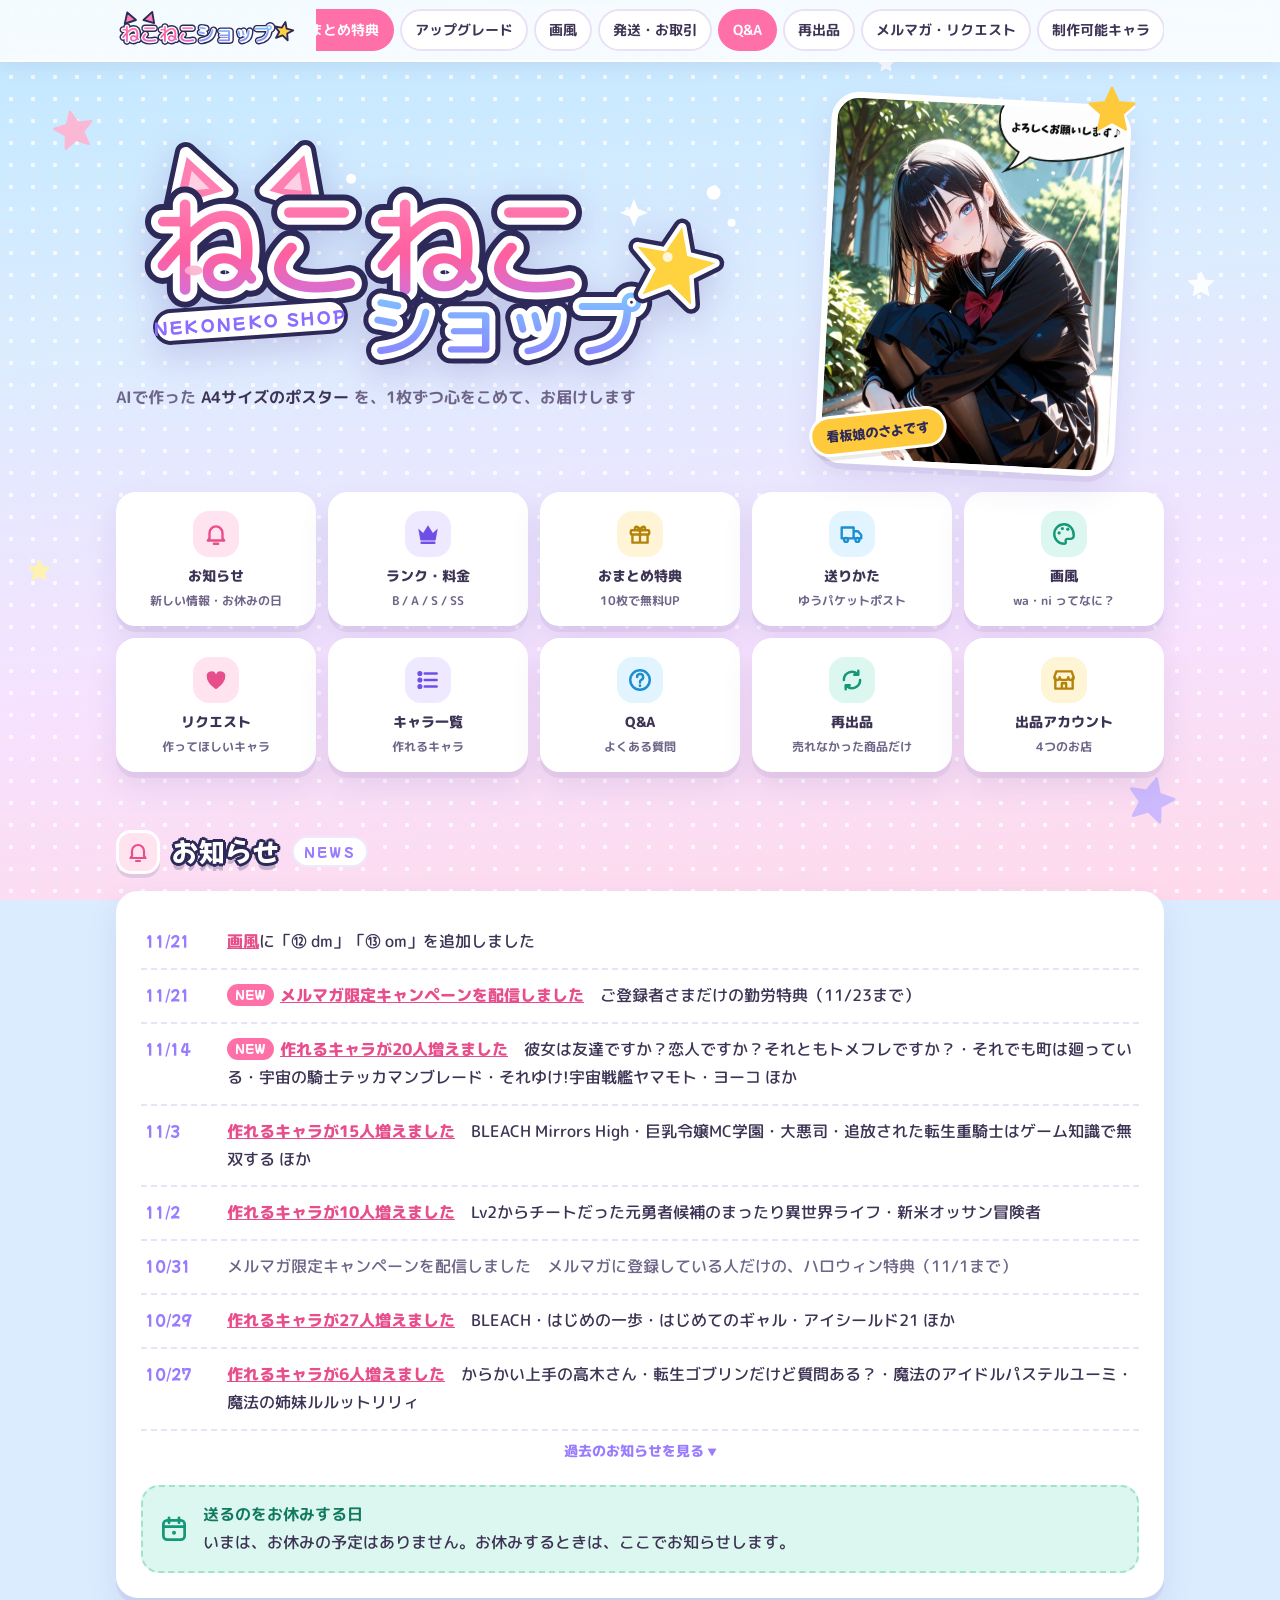
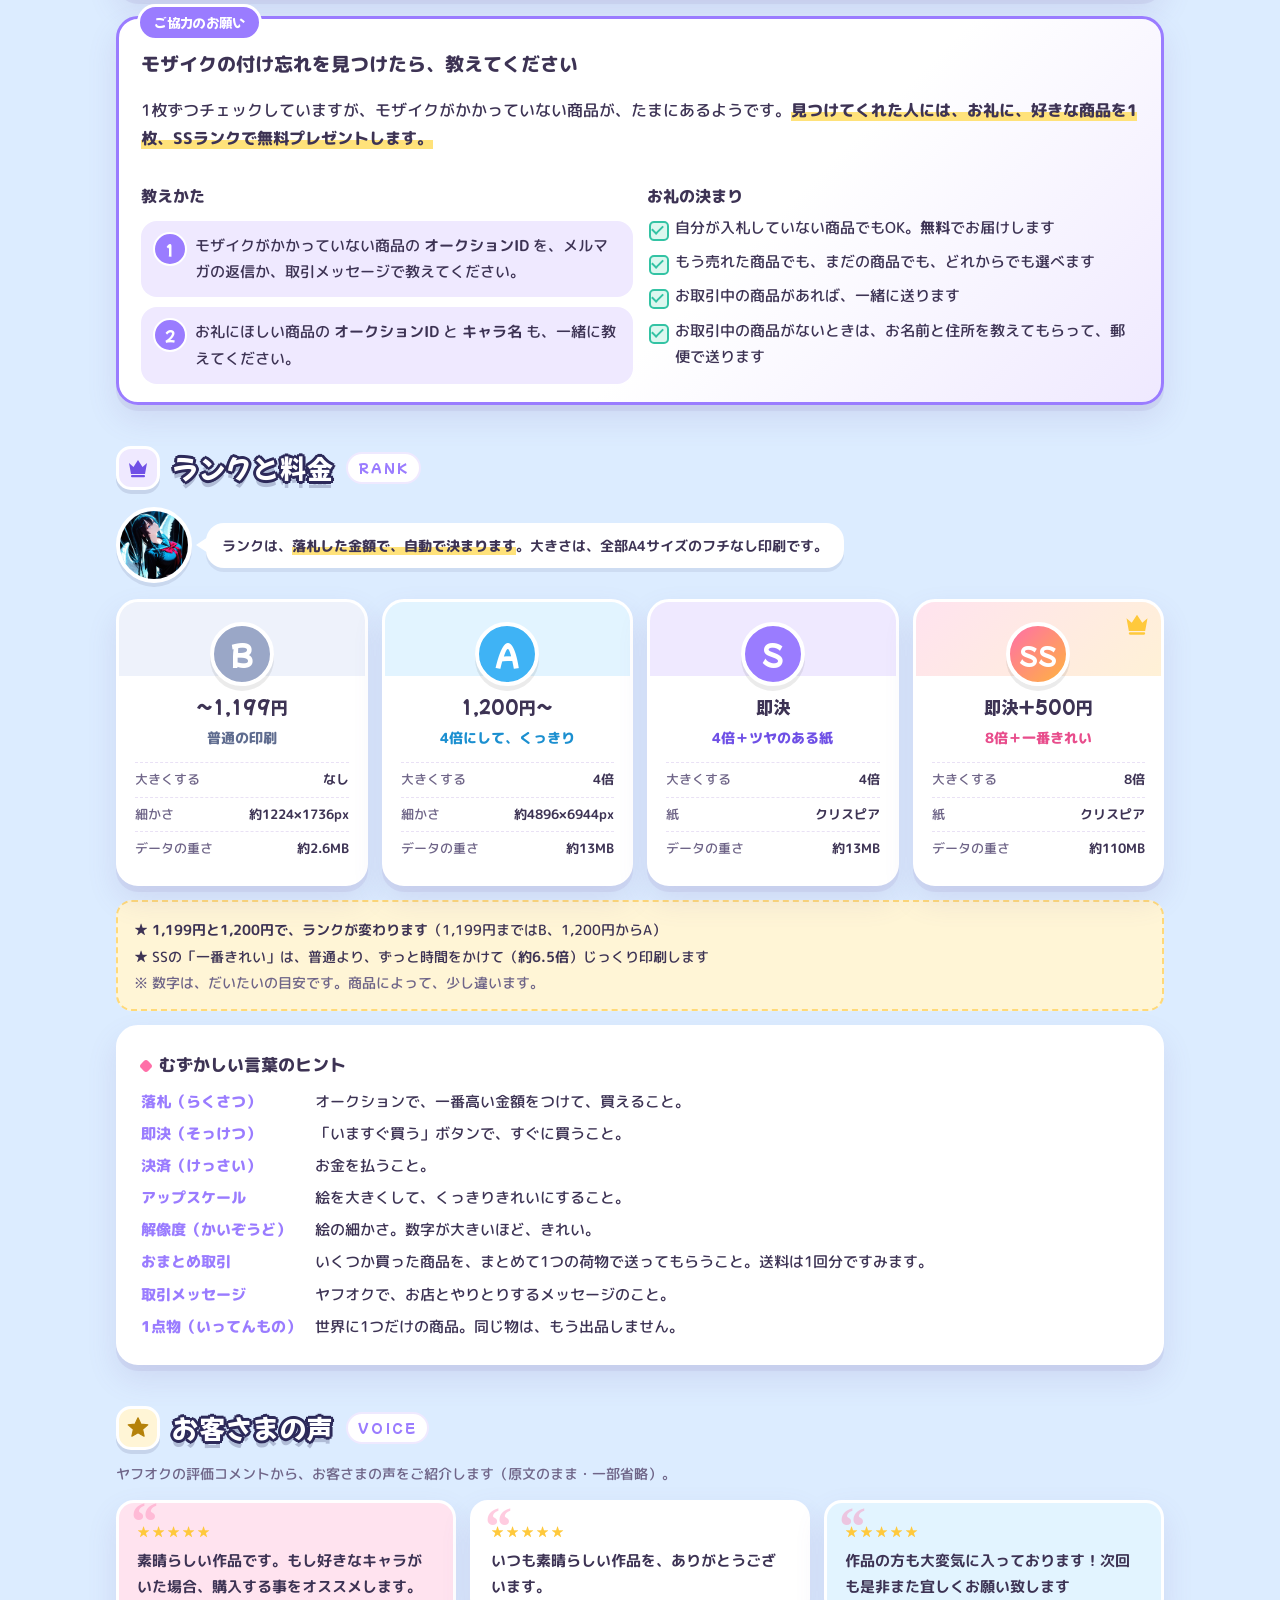
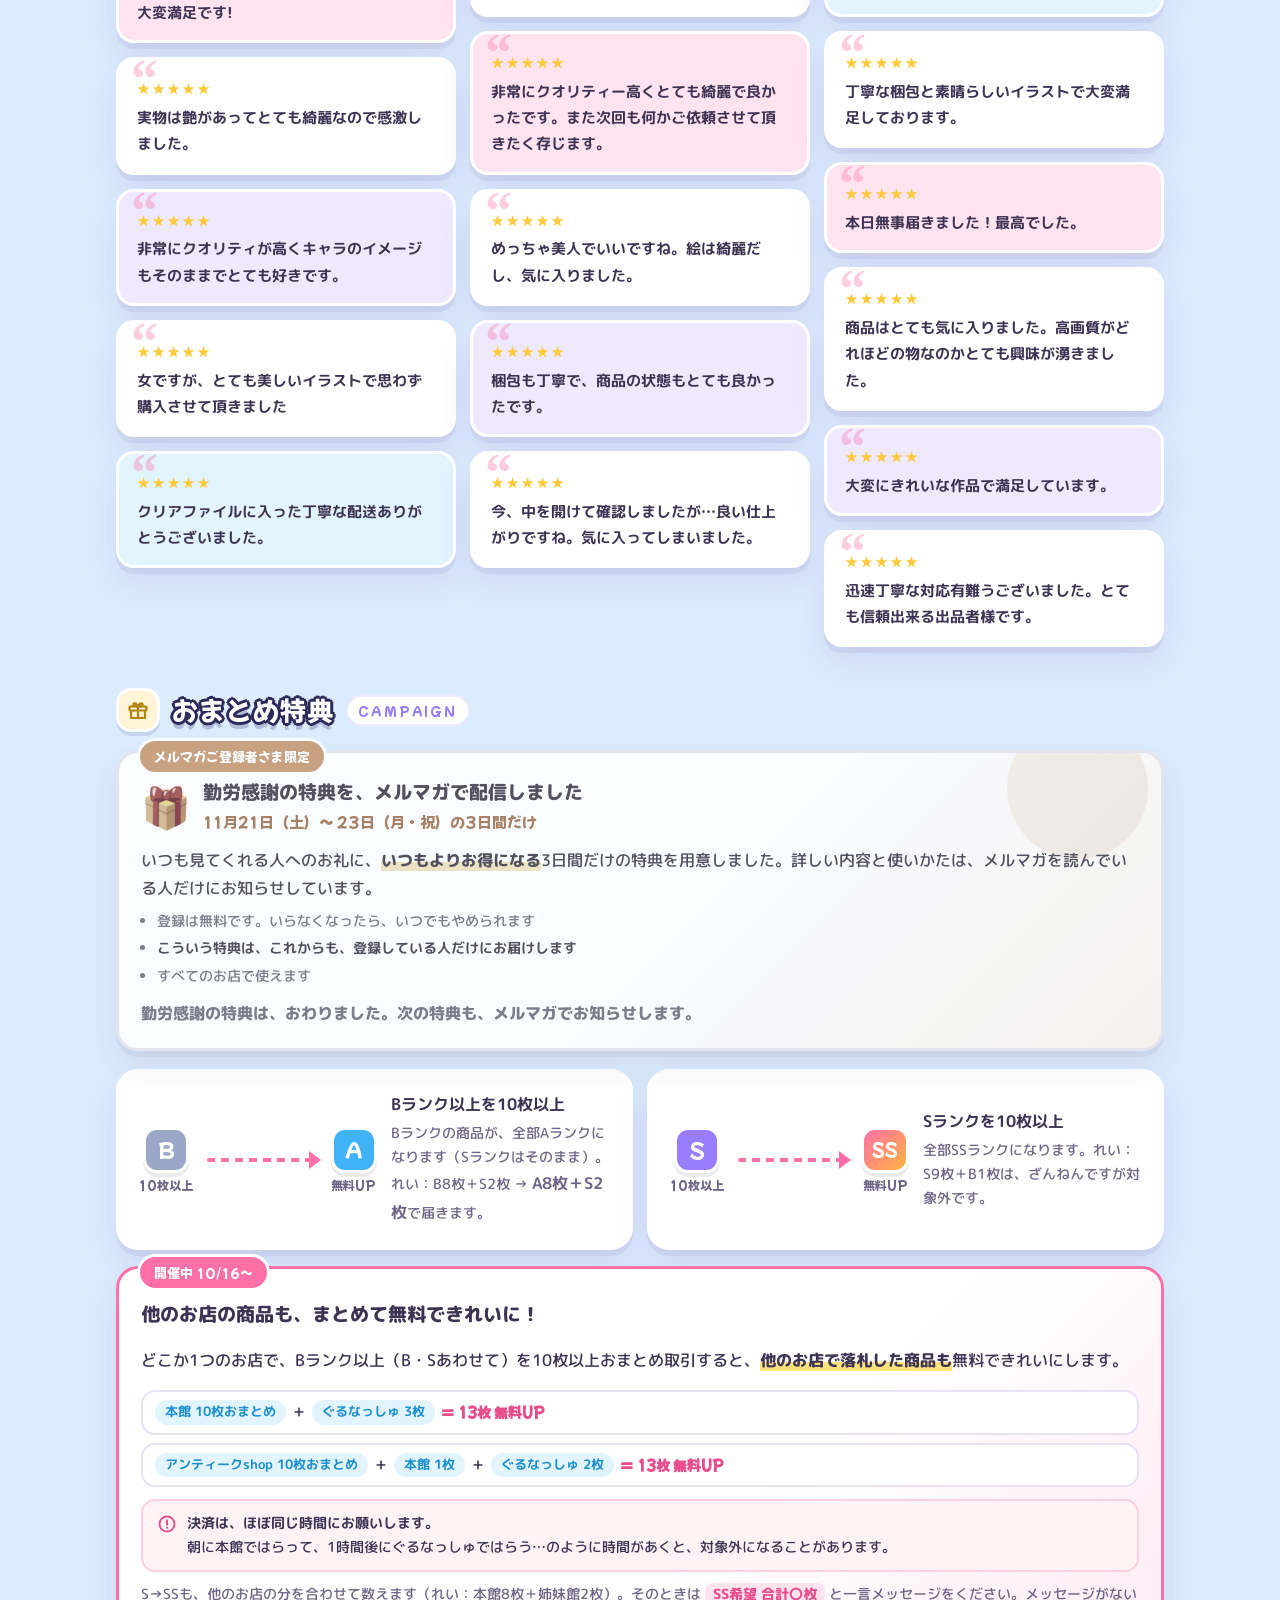
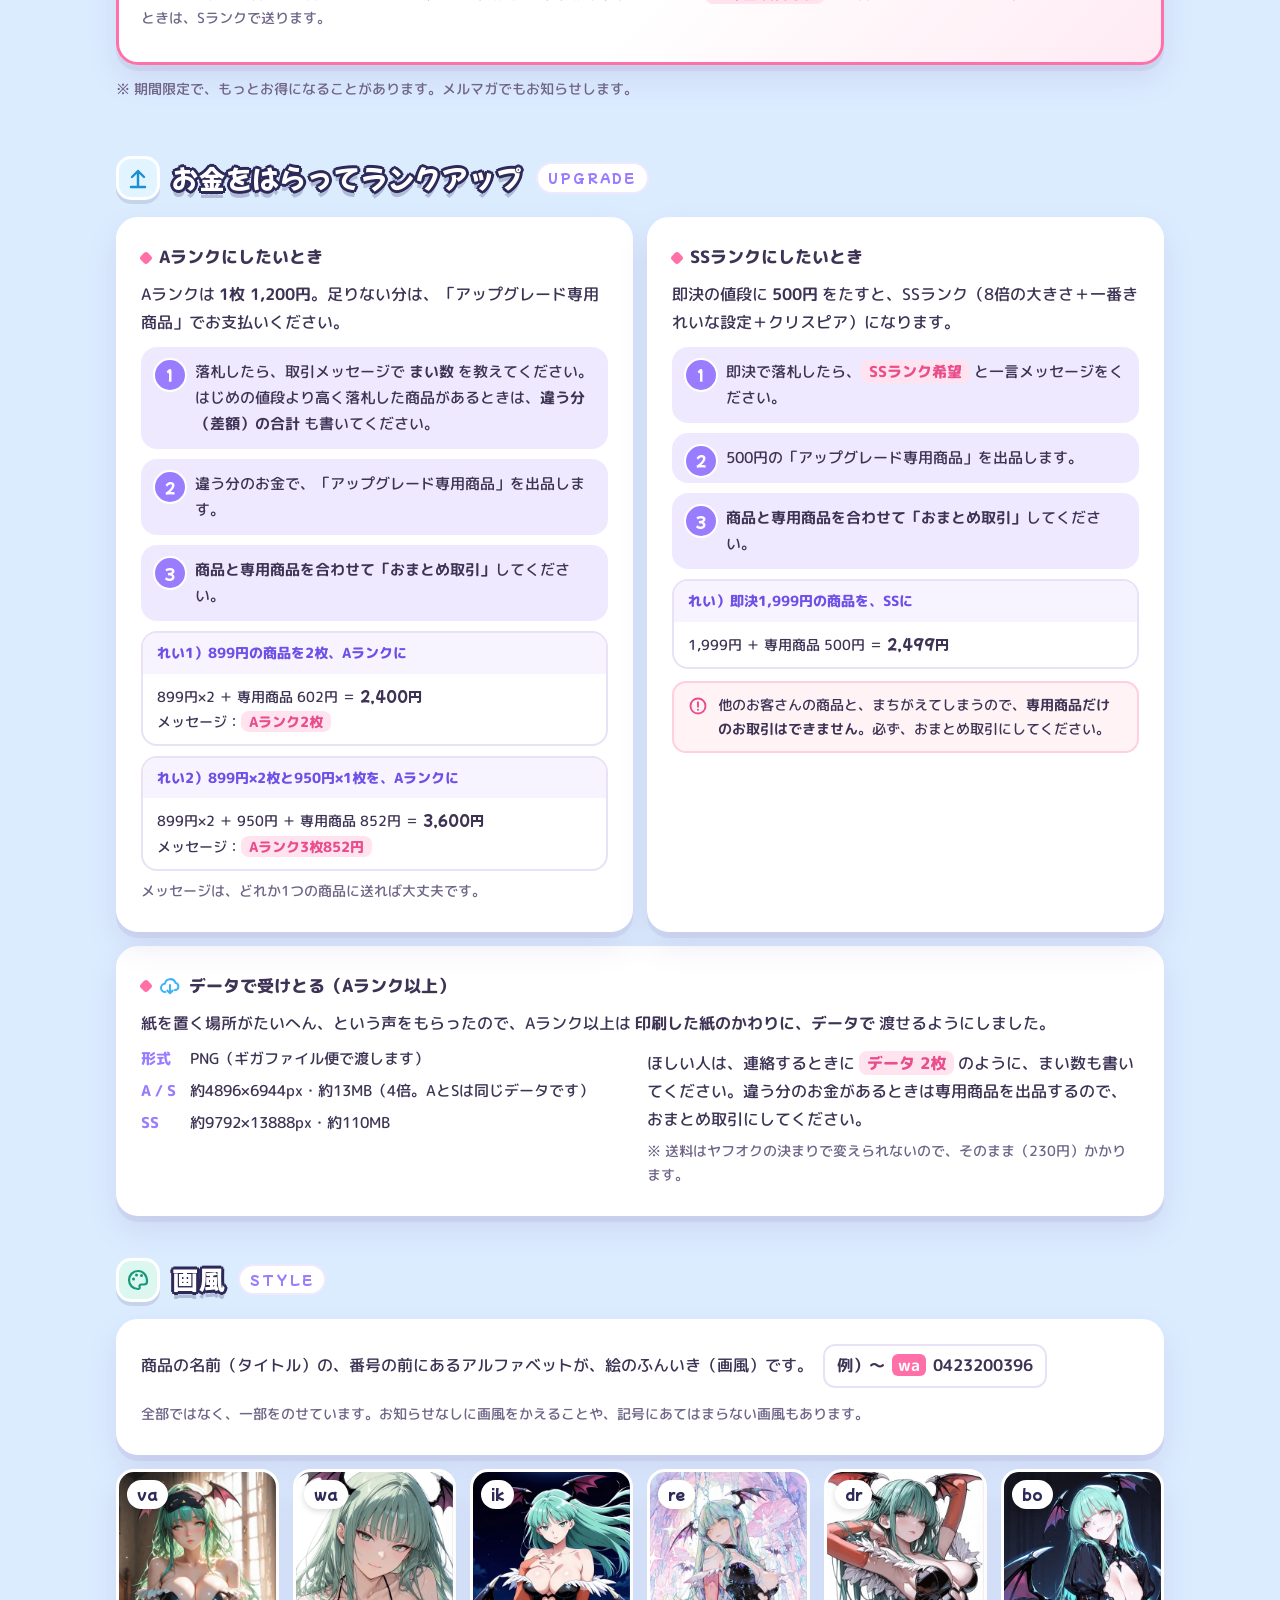
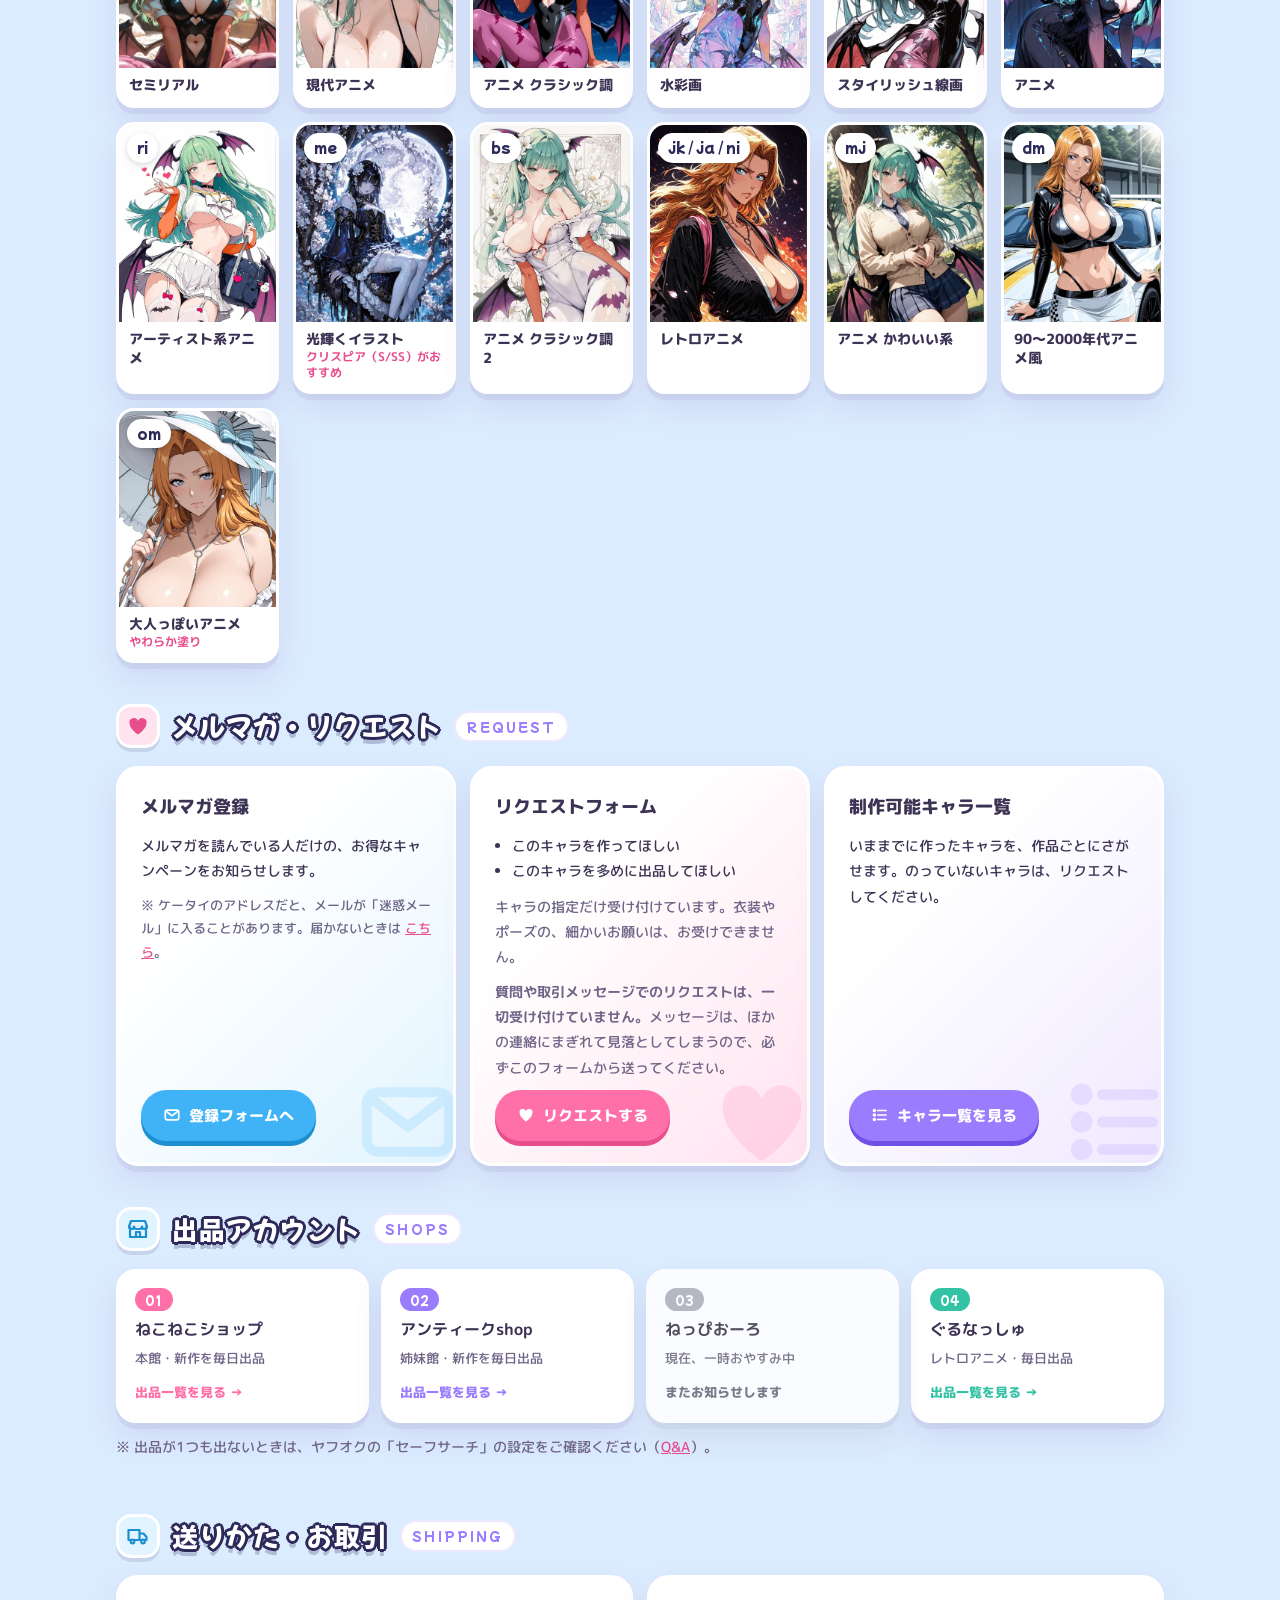
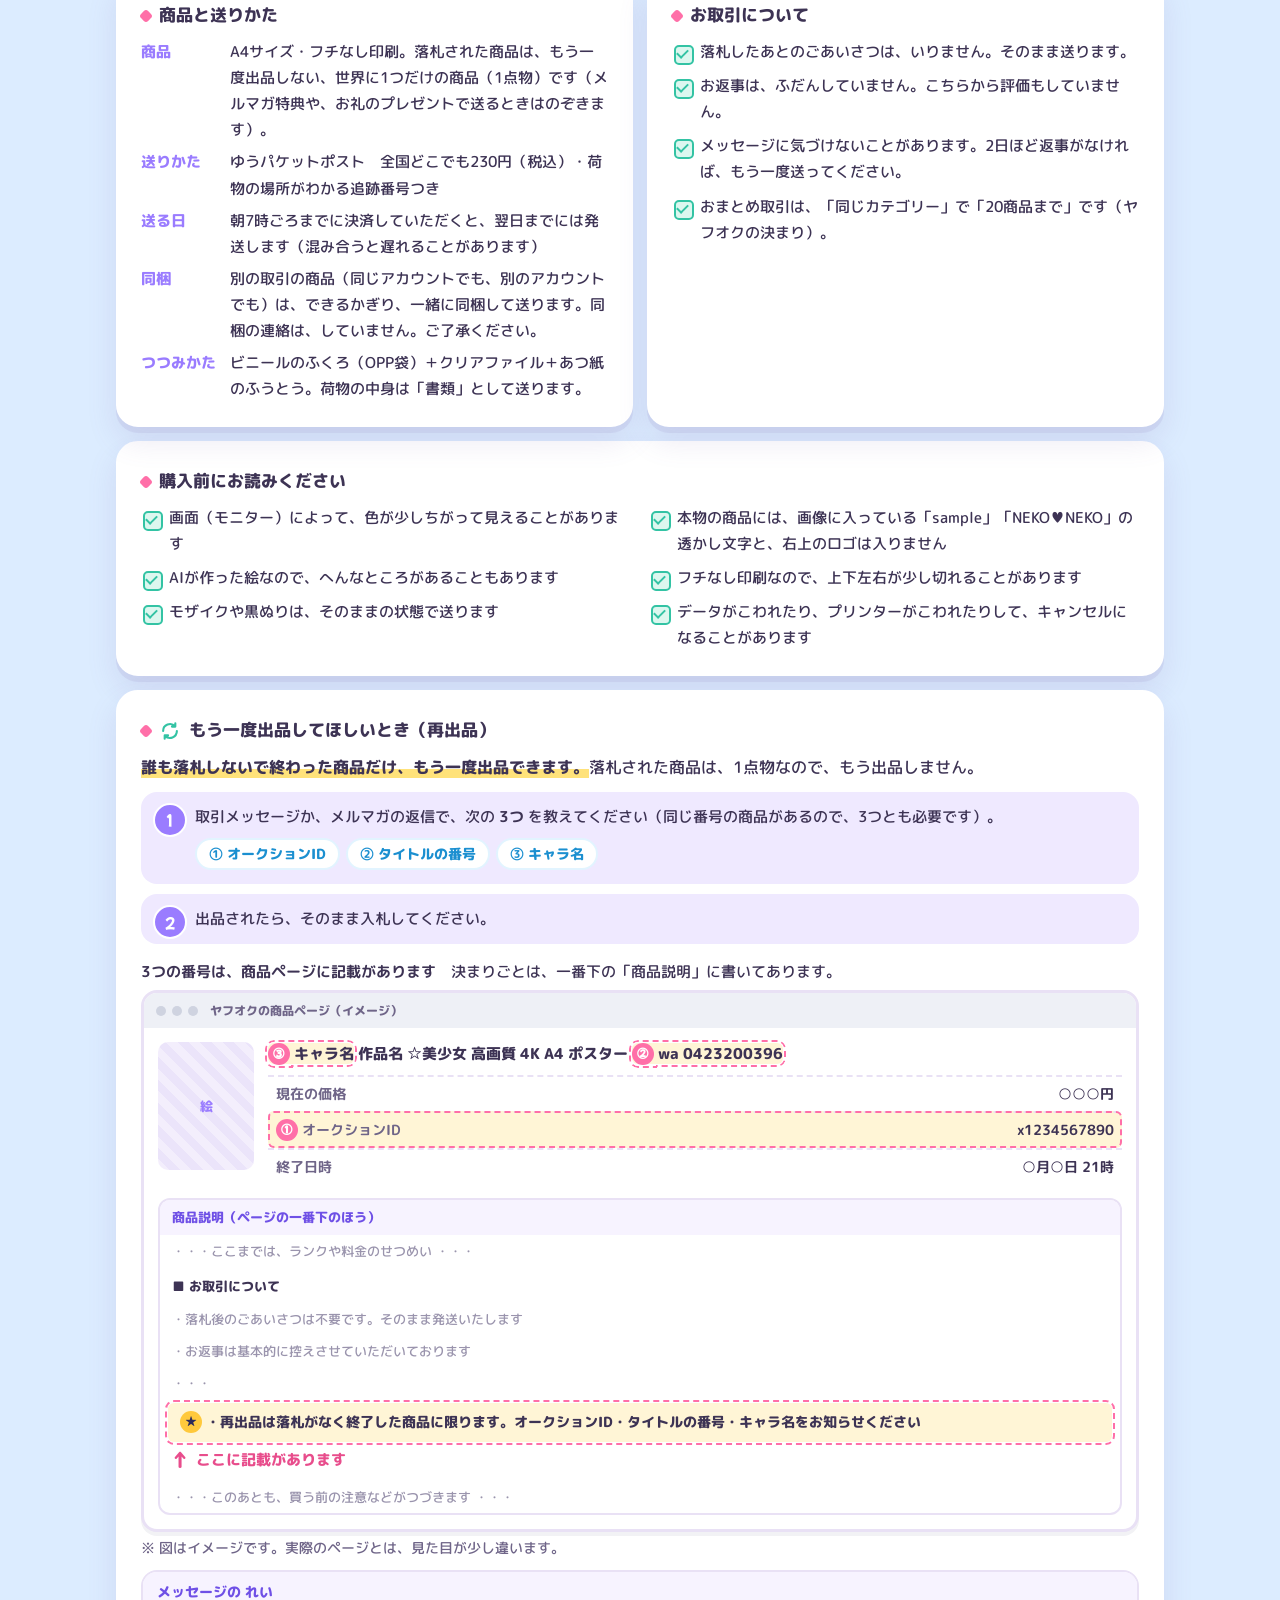
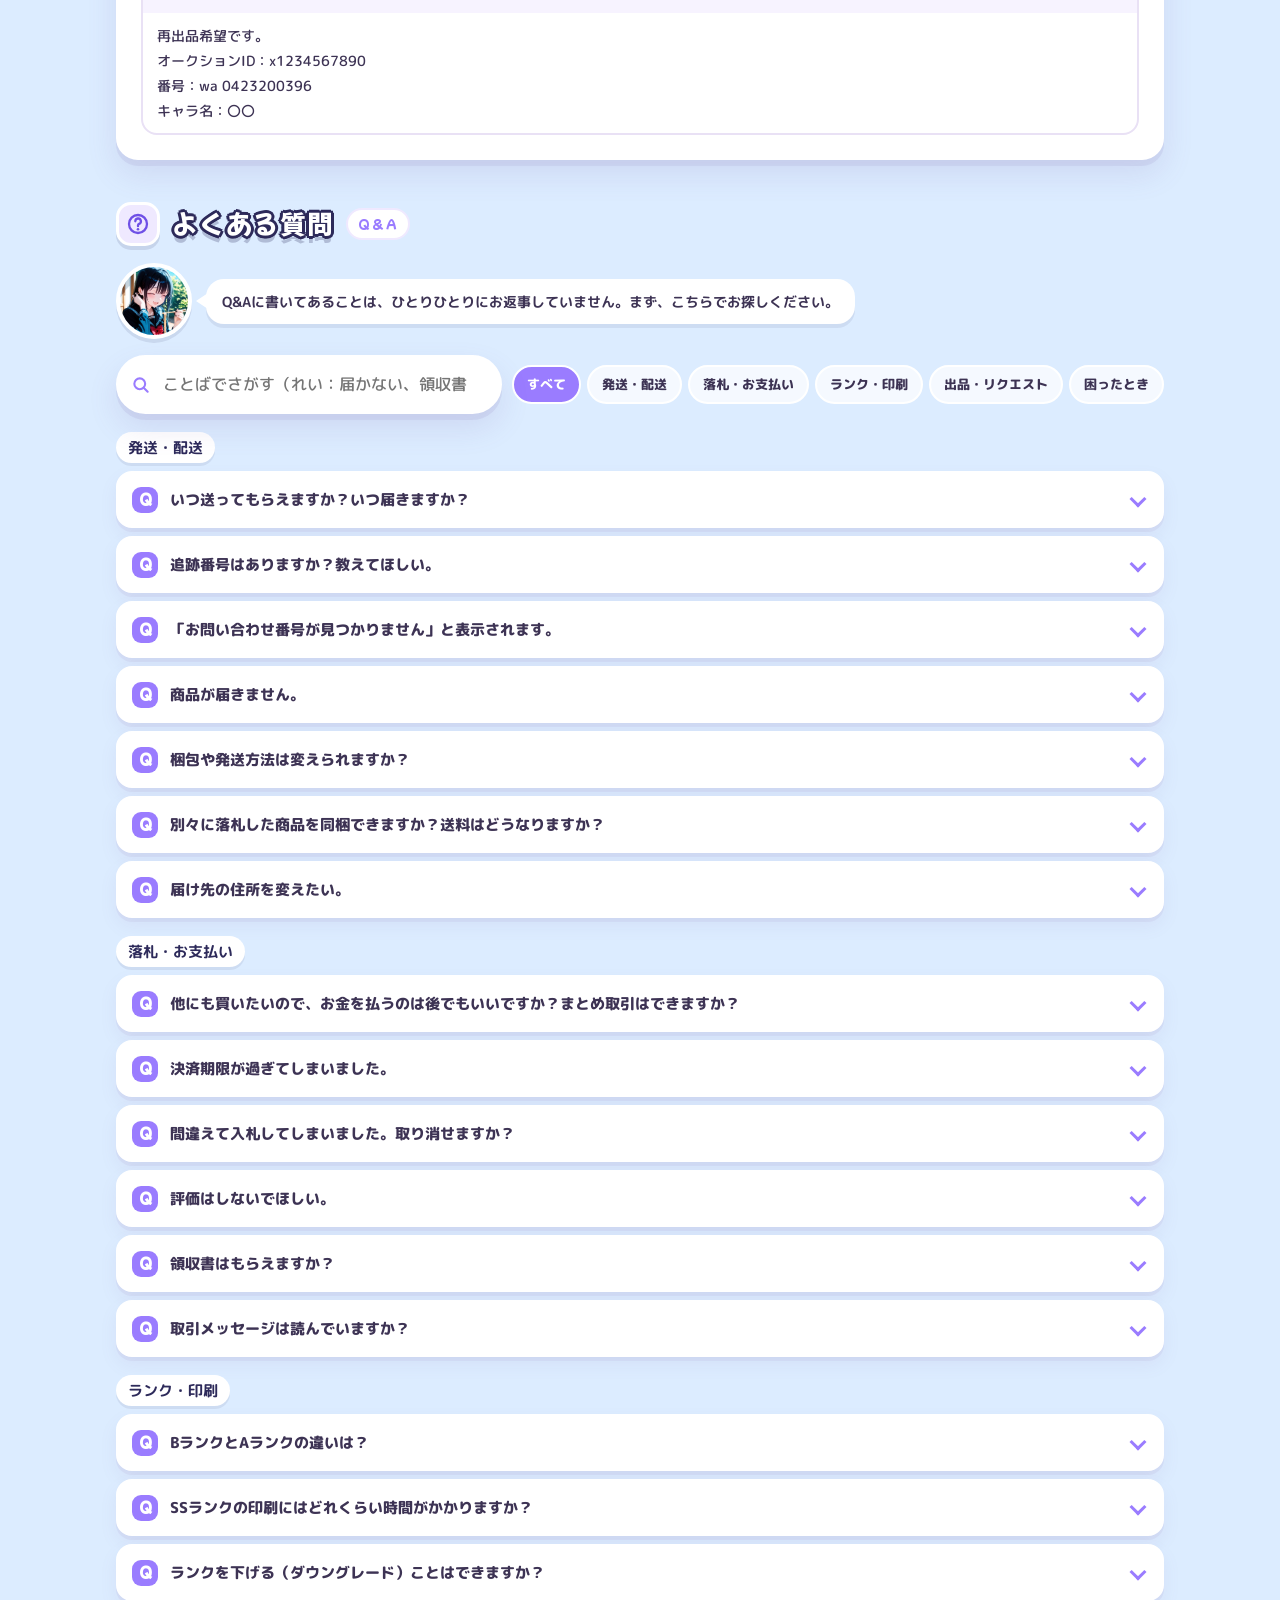
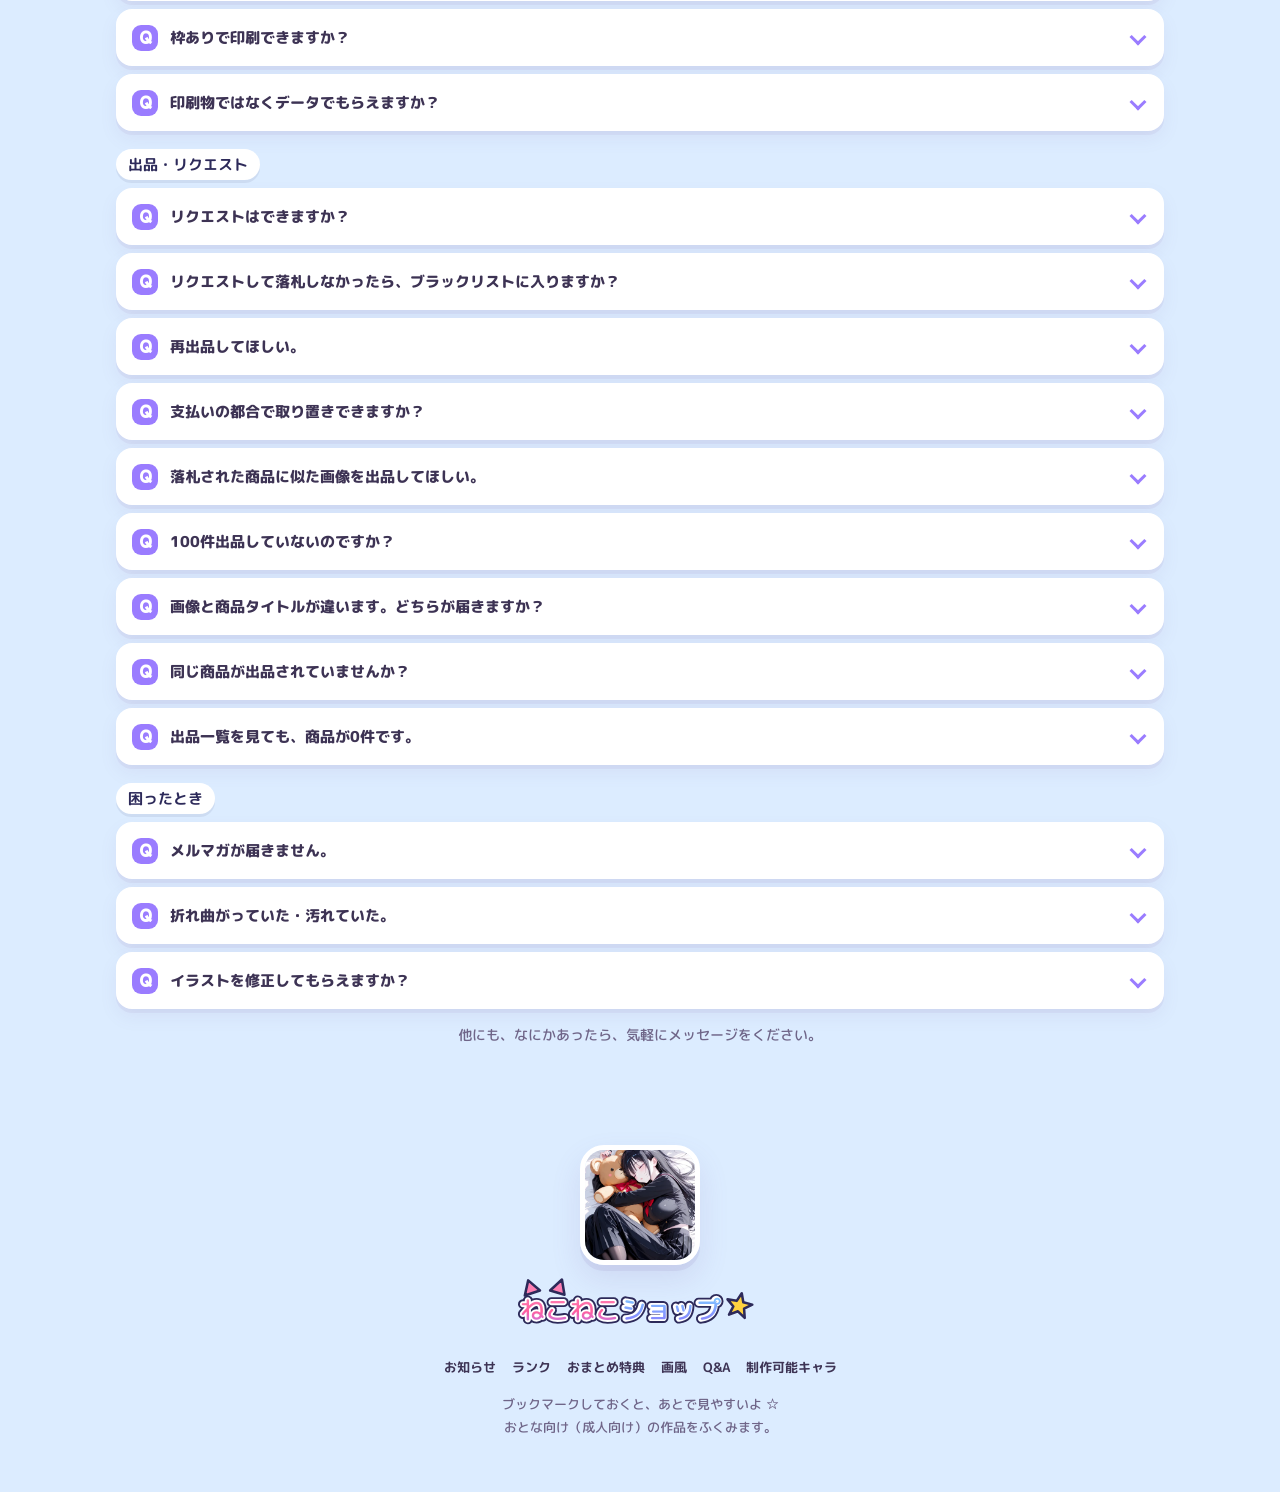
==== commit 091a645c: "Add files via upload" ====
--- a/index.html
+++ b/index.html
@@ -218,7 +218,7 @@
     <!-- モザイク漏れ報告のお願い（10/20） -->
     <div class="cmp report" id="report">
       <span class="ribbon">ご協力のお願い</span>
-      <h3>モザイクの付け忘れを見つけたら、教えてね</h3>
+      <h3>モザイクの付け忘れを見つけたら、教えてください</h3>
       <p>1枚ずつチェックしていますが、モザイクがかかっていない商品が、たまにあるようです。<span class="mark">見つけてくれた人には、お礼に、好きな商品を1枚、SSランクで無料プレゼントします。</span></p>
       <div class="grid2" style="margin-top:12px">
         <div>
@@ -248,7 +248,7 @@
     <div class="sec-title"><span class="ic c-lav"><svg><use href="#i-crown"/></svg></span><h2>ランクと料金</h2><span class="en">RANK</span></div>
     <div class="talk">
       <div class="face"><img src="assets/img/sayo_angel.webp" alt="" loading="lazy"></div>
-      <div class="bubble">ランクは、<span class="mark">落札した金額で、自動で決まります</span>。大きさは、全部A4サイズのフチなし印刷です！</div>
+      <div class="bubble">ランクは、<span class="mark">落札した金額で、自動で決まります</span>。大きさは、全部A4サイズのフチなし印刷です。</div>
     </div>
     <div class="ranks">
       <div class="rank rk-b">
@@ -303,7 +303,7 @@
 <section class="block" id="voice">
   <div class="wrap">
     <div class="sec-title"><span class="ic c-sun"><svg><use href="#i-star"/></svg></span><h2>お客さまの声</h2><span class="en">VOICE</span></div>
-    <p class="muted" style="margin:-6px 0 14px">ヤフオクの評価コメントから、うれしかった声をご紹介します（原文のまま・一部省略）。</p>
+    <p class="muted" style="margin:-6px 0 14px">ヤフオクの評価コメントから、お客さまの声をご紹介します（原文のまま・一部省略）。</p>
     <div class="voices" id="voices">
       <p class="voice pk"><span class="st">★★★★★</span>素晴らしい作品です。もし好きなキャラがいた場合、購入する事をオススメします。大変満足です!</p>
       <p class="voice"><span class="st">★★★★★</span>実物は艶があってとても綺麗なので感激しました。</p>
@@ -341,14 +341,14 @@
       <p class="hw-date">11月21日（土）〜 23日（月・祝）の3日間だけ</p>
     </div>
   </div>
-  <p style="margin:12px 0 6px">いつも見てくれる人へのお礼に、<span class="mark">いつもよりおトクになる</span>3日間だけの特典を用意しました。詳しい内容と使いかたは、メルマガを読んでいる人だけにお知らせしています。</p>
+  <p style="margin:12px 0 6px">いつも見てくれる人へのお礼に、<span class="mark">いつもよりお得になる</span>3日間だけの特典を用意しました。詳しい内容と使いかたは、メルマガを読んでいる人だけにお知らせしています。</p>
   <ul class="hw-notes">
     <li>登録は無料です。いらなくなったら、いつでもやめられます</li>
     <li><b>こういう特典は、これからも、登録している人だけにお届けします</b></li>
     <li>すべてのお店で使えます</li>
   </ul>
   <div class="hw-cta">
-    <p><b>おトクな特典を見逃さないように、いま登録しよう！</b></p>
+    <p><b>お得な特典を見逃さないよう、ぜひご登録ください</b></p>
     <a class="btn sky" href="https://docs.google.com/forms/d/e/1FAIpQLSff_8JDBhhR4v01TJLgXbiaox4jvobafaizHJTGWckNsbKI6Q/viewform" target="_blank" rel="noopener"><svg><use href="#i-mail"/></svg>メルマガに登録する</a>
   </div>
   <p class="hw-end">勤労感謝の特典は、おわりました。次の特典も、メルマガでお知らせします。</p>
@@ -376,10 +376,10 @@
         <div><span class="pill">本館 10枚おまとめ</span>＋<span class="pill">ぐるなっしゅ 3枚</span><span class="eq">＝ 13枚 無料UP</span></div>
         <div><span class="pill">アンティークshop 10枚おまとめ</span>＋<span class="pill">本館 1枚</span>＋<span class="pill">ぐるなっしゅ 2枚</span><span class="eq">＝ 13枚 無料UP</span></div>
       </div>
-      <div class="warn"><svg><use href="#i-alert"/></svg><div><b>お金を払うのは、ほぼ同じ時間にしてね。</b><br>朝に本館ではらって、1時間後にぐるなっしゅではらう…のように時間があくと、対象外になることがあります。</div></div>
+      <div class="warn"><svg><use href="#i-alert"/></svg><div><b>決済は、ほぼ同じ時間にお願いします。</b><br>朝に本館ではらって、1時間後にぐるなっしゅではらう…のように時間があくと、対象外になることがあります。</div></div>
       <p class="muted" style="margin-top:10px">S→SSも、他のお店の分を合わせて数えます（れい：本館8枚＋姉妹館2枚）。そのときは <span class="msg">SS希望 合計〇枚</span> と一言メッセージをください。メッセージがないときは、Sランクで送ります。</p>
     </div>
-    <p class="muted" style="margin-top:12px">※ 期間げんていで、もっとおトクになることがあります。メルマガでもお知らせします。</p>
+    <p class="muted" style="margin-top:12px">※ 期間限定で、もっとお得になることがあります。メルマガでもお知らせします。</p>
   </div>
 </section>
 
@@ -390,7 +390,7 @@
     <div class="grid2">
       <div class="card">
         <h3>Aランクにしたいとき</h3>
-        <p>Aランクは <b>1枚 1,200円</b>。たりない分のお金は、「アップグレード専用商品」ではらってね。</p>
+        <p>Aランクは <b>1枚 1,200円</b>。足りない分は、「アップグレード専用商品」でお支払いください。</p>
         <ol class="steps">
           <li>落札したら、取引メッセージで <b>まい数</b> を教えてください。はじめの値段より高く落札した商品があるときは、<b>違う分（差額）の合計</b> も書いてください。</li>
           <li>違う分のお金で、「アップグレード専用商品」を出品します。</li>
@@ -409,7 +409,7 @@
           <li><b>商品と専用商品を合わせて「おまとめ取引」</b>してください。</li>
         </ol>
         <div class="calc"><div class="h">れい）即決1,999円の商品を、SSに</div><div class="b">1,999円 ＋ 専用商品 500円 ＝ <span class="sum">2,499円</span></div></div>
-        <div class="warn" style="margin-top:12px"><svg><use href="#i-alert"/></svg><div>他のお客さんの商品と、まちがえてしまうので、<b>専用商品だけのお取引はできません</b>。必ず、おまとめ取引にしてね。</div></div>
+        <div class="warn" style="margin-top:12px"><svg><use href="#i-alert"/></svg><div>他のお客さんの商品と、まちがえてしまうので、<b>専用商品だけのお取引はできません</b>。必ず、おまとめ取引にしてください。</div></div>
       </div>
     </div>
 
@@ -467,7 +467,7 @@
     <div class="grid3">
       <div class="cta mail">
         <h3>メルマガ登録</h3>
-        <p>メルマガを読んでいる人だけの、おトクなキャンペーンをお知らせします。</p>
+        <p>メルマガを読んでいる人だけの、お得なキャンペーンをお知らせします。</p>
         <p class="muted" style="font-size:.85em">※ ケータイのアドレスだと、メールが「迷惑メール」に入ることがあります。届かないときは <a href="#q-nomail">こちら</a>。</p>
         <a class="btn sky" href="https://docs.google.com/forms/d/e/1FAIpQLSff_8JDBhhR4v01TJLgXbiaox4jvobafaizHJTGWckNsbKI6Q/viewform" target="_blank" rel="noopener"><svg><use href="#i-mail"/></svg>登録フォームへ</a>
         <svg class="deco" viewBox="0 0 24 24" style="color:var(--sky)"><use href="#i-mail"/></svg>
@@ -482,7 +482,7 @@
       </div>
       <div class="cta list">
         <h3>制作可能キャラ一覧</h3>
-        <p>いままでに作ったキャラを、作品ごとにさがせます。のっていないキャラは、リクエストしてね。</p>
+        <p>いままでに作ったキャラを、作品ごとにさがせます。のっていないキャラは、リクエストしてください。</p>
         <a class="btn lav" href="list.html"><svg><use href="#i-list"/></svg>キャラ一覧を見る</a>
         <svg class="deco" viewBox="0 0 24 24" style="color:var(--lav)"><use href="#i-list"/></svg>
       </div>
@@ -500,7 +500,7 @@
       <div class="shop paused" style="--c:#aab0c4"><span class="no">03</span><b>ねっぴおーろ</b><small>現在、一時おやすみ中</small><span class="open">またお知らせします</span></div>
       <a class="shop" style="--c:#33c3a4" href="https://auctions.yahoo.co.jp/seller/C4J19aFyyj8Tx7Qv9oh6XeF6JnU6z?fixed=0&amp;auccat=26146&amp;b=1" target="_blank" rel="noopener"><span class="no">04</span><b>ぐるなっしゅ</b><small>レトロアニメ・毎日出品</small><span class="open">出品一覧を見る →</span></a>
     </div>
-    <p class="muted" style="margin-top:12px">※ 出品が1つも出ないときは、ヤフオクの「セーフサーチ」の設定を見てね（<a href="#q-safesearch">Q&amp;A</a>）。</p>
+    <p class="muted" style="margin-top:12px">※ 出品が1つも出ないときは、ヤフオクの「セーフサーチ」の設定をご確認ください（<a href="#q-safesearch">Q&amp;A</a>）。</p>
   </div>
 </section>
 
@@ -514,7 +514,7 @@
         <dl class="kv">
           <dt>商品</dt><dd>A4サイズ・フチなし印刷。落札された商品は、もう一度出品しない、世界に1つだけの商品（1点物）です（メルマガ特典や、お礼のプレゼントで送るときはのぞきます）。</dd>
           <dt>送りかた</dt><dd>ゆうパケットポスト　全国どこでも230円（税込）・荷物の場所がわかる追跡番号つき</dd>
-          <dt>送る日</dt><dd>朝7時ごろまでにお金を払うと、普通はその日に送ります（おくれることもあります）</dd>
+          <dt>送る日</dt><dd>朝7時ごろまでに決済していただくと、翌日までには発送します（混み合うと遅れることがあります）</dd>
           <dt>同梱</dt><dd>別の取引の商品（同じアカウントでも、別のアカウントでも）は、できるかぎり、一緒に同梱して送ります。同梱の連絡は、していません。ご了承ください。</dd>
           <dt>つつみかた</dt><dd>ビニールのふくろ（OPP袋）＋クリアファイル＋あつ紙のふうとう。荷物の中身は「書類」として送ります。</dd>
         </dl>
@@ -530,7 +530,7 @@
       </div>
     </div>
     <div class="card" style="margin-top:14px">
-      <h3>買う前に読んでね</h3>
+      <h3>購入前にお読みください</h3>
       <ul class="checklist">
         <li>画面（モニター）によって、色が少しちがって見えることがあります</li>
         <li>本物の商品には、画像に入っている「sample」「NEKO♥NEKO」の透かし文字と、右上のロゴは入りません</li>
@@ -547,10 +547,10 @@
         <li>取引メッセージか、メルマガの返信で、次の <b>3つ</b> を教えてください（同じ番号の商品があるので、3つとも必要です）。
           <div class="need3"><span>① オークションID</span><span>② タイトルの番号</span><span>③ キャラ名</span></div>
         </li>
-        <li>出品したら、そのまま入札してね。</li>
+        <li>出品されたら、そのまま入札してください。</li>
       </ol>
       <div class="where">
-        <p class="where-h"><b>3つの番号は、商品ページで見つかるよ！</b>　決まりごとは、一番下の「商品説明」に書いてあります。</p>
+        <p class="where-h"><b>3つの番号は、商品ページに記載があります</b>　決まりごとは、一番下の「商品説明」に書いてあります。</p>
         <div class="shot" role="img" aria-label="ヤフオクの商品ページのイメージ図。上のほうに、タイトルとオークションID。一番下の商品説明の中の「お取引について」に、再出品の決まりが書いてあります">
           <div class="shot-bar"><span></span><span></span><span></span><em>ヤフオクの商品ページ（イメージ）</em></div>
           <div class="shot-body">
@@ -571,7 +571,7 @@
               <p class="dim">・お返事は基本的に控えさせていただいております</p>
               <p class="dim">・・・</p>
               <p class="hl"><i class="pin star">★</i>・再出品は落札がなく終了した商品に限ります。オークションID・タイトルの番号・キャラ名をお知らせください</p>
-              <div class="shot-call">ここに書いてあるよ！</div>
+              <div class="shot-call">ここに記載があります</div>
               <p class="dim">・・・このあとも、買う前の注意などがつづきます ・・・</p>
             </div>
           </div>
@@ -589,7 +589,7 @@
     <div class="sec-title"><span class="ic c-lav"><svg><use href="#i-q"/></svg></span><h2>よくある質問</h2><span class="en">Q&amp;A</span></div>
     <div class="talk">
       <div class="face"><img src="assets/img/sayo_ramen.webp" alt="" loading="lazy"></div>
-      <div class="bubble">Q&amp;Aに書いてあることは、ひとりひとりにお返事していません。まず、ここでさがしてみてね！</div>
+      <div class="bubble">Q&amp;Aに書いてあることは、ひとりひとりにお返事していません。まず、こちらでお探しください。</div>
     </div>
     <div class="qa-tools">
       <label class="search"><svg><use href="#i-search"/></svg><input id="qa-search" type="search" placeholder="ことばでさがす（れい：届かない、領収書）" autocomplete="off"></label>
@@ -605,7 +605,7 @@
 
     <div id="qa-list">
       <div class="qa-group" data-cat="ship"><h3><span>発送・配送</span></h3>
-        <details class="qa"><summary><span class="q">Q</span>いつ送ってもらえますか？いつ届きますか？</summary><div class="ans"><span class="a">A</span><div><p>朝7時ごろまでにお金を払うと、普通はその日に送ります。だいたい2〜3日で届きます。追跡番号で、荷物の場所が見られます。</p><p>送るのをお休みする日は、<a href="#news">お知らせ</a>にのせます。</p></div></div></details>
+        <details class="qa"><summary><span class="q">Q</span>いつ送ってもらえますか？いつ届きますか？</summary><div class="ans"><span class="a">A</span><div><p>朝7時ごろまでに決済していただくと、翌日までには発送します。だいたい2〜3日で届きます。追跡番号で、荷物の場所が見られます。</p><p>送るのをお休みする日は、<a href="#news">お知らせ</a>にのせます。</p></div></div></details>
         <details class="qa"><summary><span class="q">Q</span>追跡番号はありますか？教えてほしい。</summary><div class="ans"><span class="a">A</span><div><p>ゆうパケットポストには、追跡番号がついています。取引ナビに自動で出るので、自分で見てください。</p></div></div></details>
         <details class="qa"><summary><span class="q">Q</span>「お問い合わせ番号が見つかりません」と表示されます。</summary><div class="ans"><span class="a">A</span><div><p>他のお店でも買って、いっしょの荷物（同梱）で送ったときに、出ることがあります。他のお店の取引で出た「お問い合わせ番号」も見てください。</p><p>1週間たっても届かないときは、連絡してください。</p></div></div></details>
         <details class="qa"><summary><span class="q">Q</span>商品が届きません。</summary><div class="ans"><span class="a">A</span><div><p>他のお店の商品と、一緒に送っていないか、見てください。いっしょでないときは、送りなおしますので、連絡してください。</p></div></div></details>
@@ -615,7 +615,7 @@
       </div>
 
       <div class="qa-group" data-cat="pay"><h3><span>落札・お支払い</span></h3>
-        <details class="qa"><summary><span class="q">Q</span>他にも買いたいので、お金を払うのは後でもいいですか？まとめ取引はできますか？</summary><div class="ans"><span class="a">A</span><div><p>もちろんです。<b>72時間以内・同じカテゴリー・20件まで</b> おまとめ取引ができます（成人向けなら成人向けどうし）。送料が1件230円かかるので、最大4,370円おトクです。</p><p>詳しい条件は <a href="https://support.yahoo-net.jp/PccAuctions/s/article/H000008942" target="_blank" rel="noopener">ヤフオクのヘルプ</a> を見てください。</p></div></div></details>
+        <details class="qa"><summary><span class="q">Q</span>他にも買いたいので、お金を払うのは後でもいいですか？まとめ取引はできますか？</summary><div class="ans"><span class="a">A</span><div><p>もちろんです。<b>72時間以内・同じカテゴリー・20件まで</b> おまとめ取引ができます（成人向けなら成人向けどうし）。送料が1件230円かかるので、最大4,370円お得です。</p><p>詳しい条件は <a href="https://support.yahoo-net.jp/PccAuctions/s/article/H000008942" target="_blank" rel="noopener">ヤフオクのヘルプ</a> を見てください。</p></div></div></details>
         <details class="qa"><summary><span class="q">Q</span>決済期限が過ぎてしまいました。</summary><div class="ans"><span class="a">A</span><div><p>落札した人の都合で取引を削除し、いたずら入札と考えて、ブラックリストに登録します。取引をつづけたいときは、すぐに取引メッセージをください。</p><p>期限までにはらえないとわかったときは、<b>期限の前に</b>連絡してくれれば、取り置き（いったんキャンセルして、あとで再出品）できます。</p></div></div></details>
         <details class="qa"><summary><span class="q">Q</span>間違えて入札してしまいました。取り消せますか？</summary><div class="ans"><span class="a">A</span><div><p>オークションが終わる前に気づけば、入札を取り消します。終わってしまったときは、落札した人の都合で取引中止にします。</p></div></div></details>
         <details class="qa"><summary><span class="q">Q</span>評価はしないでほしい。</summary><div class="ans"><span class="a">A</span><div><p>そういう声が多いので、こちらからは評価していません。評価がほしい人は、取引メッセージをください。</p></div></div></details>
@@ -632,8 +632,8 @@
       </div>
 
       <div class="qa-group" data-cat="list"><h3><span>出品・リクエスト</span></h3>
-        <details class="qa"><summary><span class="q">Q</span>リクエストはできますか？</summary><div class="ans"><span class="a">A</span><div><p><a href="#mail">リクエストフォーム</a>で受け付けています。キャラの指定だけで、細かいお願いは、むずかしいです。ごめんなさい。</p><p>質問や取引メッセージでのリクエストは、見落としてしまうため、一切受け付けていません。必ずフォームから送ってください。</p></div></div></details>
-        <details class="qa"><summary><span class="q">Q</span>リクエストして落札しなかったら、ブラックリストに入りますか？</summary><div class="ans"><span class="a">A</span><div><p>そんなことはしません。ただ、リクエストの商品は手間がかかるので、落札してもらえると、とってもうれしくて、はげみになります。</p></div></div></details>
+        <details class="qa"><summary><span class="q">Q</span>リクエストはできますか？</summary><div class="ans"><span class="a">A</span><div><p><a href="#mail">リクエストフォーム</a>で受け付けています。キャラの指定のみのお受けで、細かいご要望は、お受けできません。ご了承ください。</p><p>質問や取引メッセージでのリクエストは、見落としてしまうため、一切受け付けていません。必ずフォームから送ってください。</p></div></div></details>
+        <details class="qa"><summary><span class="q">Q</span>リクエストして落札しなかったら、ブラックリストに入りますか？</summary><div class="ans"><span class="a">A</span><div><p>そんなことはしません。ただ、リクエストの商品は手間がかかるので、落札していただけると、大変励みになります。</p></div></div></details>
         <details class="qa"><summary><span class="q">Q</span>再出品してほしい。</summary><div class="ans"><span class="a">A</span><div><p>誰も落札しないで終わった商品だけ、もう一度出品できます。オークションID・タイトルの番号・キャラ名を教えてください。落札された商品は、もう出品しないので、お気に入りの絵は、即決がおすすめです。</p><p><a href="#resale">図で見る（商品ページのどこに書いてあるか）</a></p></div></div></details>
         <details class="qa"><summary><span class="q">Q</span>支払いの都合で取り置きできますか？</summary><div class="ans"><span class="a">A</span><div><p>できます。ようすに合わせて、取引メッセージか、メルマガの返信で連絡してください。</p><ul><li><b>まだ落札していない商品</b>：タイトルの番号を書いて、再出品してほしい時期を教えてください。</li><li><b>落札したけれど、期限までにお金をはらえないとき</b>：<b>期限の前に</b>連絡してください。いったん取引をキャンセルして、ほしい時期に再出品します。</li></ul></div></div></details>
         <details class="qa"><summary><span class="q">Q</span>落札された商品に似た画像を出品してほしい。</summary><div class="ans"><span class="a">A</span><div><p>もうしわけありませんが、お受けしていません。落札してくれた人に悪いので、似た商品のお願いは、おことわりしています（そのうち、似た商品を出品することはあります）。</p></div></div></details>
@@ -644,7 +644,7 @@
       </div>
 
       <div class="qa-group" data-cat="trouble"><h3><span>困ったとき</span></h3>
-        <details class="qa" id="q-nomail"><summary><span class="q">Q</span>メルマガが届きません。</summary><div class="ans"><span class="a">A</span><div><p>ケータイ（ドコモ・au・ソフトバンクなど）や Yahoo!メールのアドレスだと、メルマガが「迷惑メール」に入ったり、とどかなかったりすることがあります。次のことを、ためしてね。</p><p>① 「迷惑メール」フォルダを見てみる（Gmailは「プロモーション」も）。見つけたら、「迷惑メールではない」にしてください。</p><p>② ケータイの会社の「迷惑メール設定」で、登録のあとに届く確認メールの <b>差出人のアドレス</b> を、「受信を許可」に入れる。「指定受信」にしている人は、これが必要です。</p><p>③ それでもだめなときは、Gmailなど、べつのアドレスで、もういちど登録してね。</p></div></div></details>
+        <details class="qa" id="q-nomail"><summary><span class="q">Q</span>メルマガが届きません。</summary><div class="ans"><span class="a">A</span><div><p>ケータイ（ドコモ・au・ソフトバンクなど）や Yahoo!メールのアドレスだと、メルマガが「迷惑メール」に入ったり、届かなかったりすることがあります。次のことをお試しください。</p><p>① 「迷惑メール」フォルダを見てみる（Gmailは「プロモーション」も）。見つけたら、「迷惑メールではない」にしてください。</p><p>② ケータイの会社の「迷惑メール設定」で、登録のあとに届く確認メールの <b>差出人のアドレス</b> を、「受信を許可」に入れる。「指定受信」にしている人は、これが必要です。</p><p>③ それでもだめなときは、Gmailなど、別のアドレスで、もう一度ご登録ください。</p></div></div></details>
         <details class="qa"><summary><span class="q">Q</span>折れ曲がっていた・汚れていた。</summary><div class="ans"><span class="a">A</span><div><p>普通は郵便局の補償ですが、成人向けの作品もあり、郵便局へ出すのがむずかしいので、取引メッセージで連絡してください。よごれも、同じです。</p></div></div></details>
         <details class="qa"><summary><span class="q">Q</span>イラストを修正してもらえますか？</summary><div class="ans"><span class="a">A</span><div><p>修正はお受けしていません。のせている画像のまま、送ります。</p></div></div></details>
       </div>
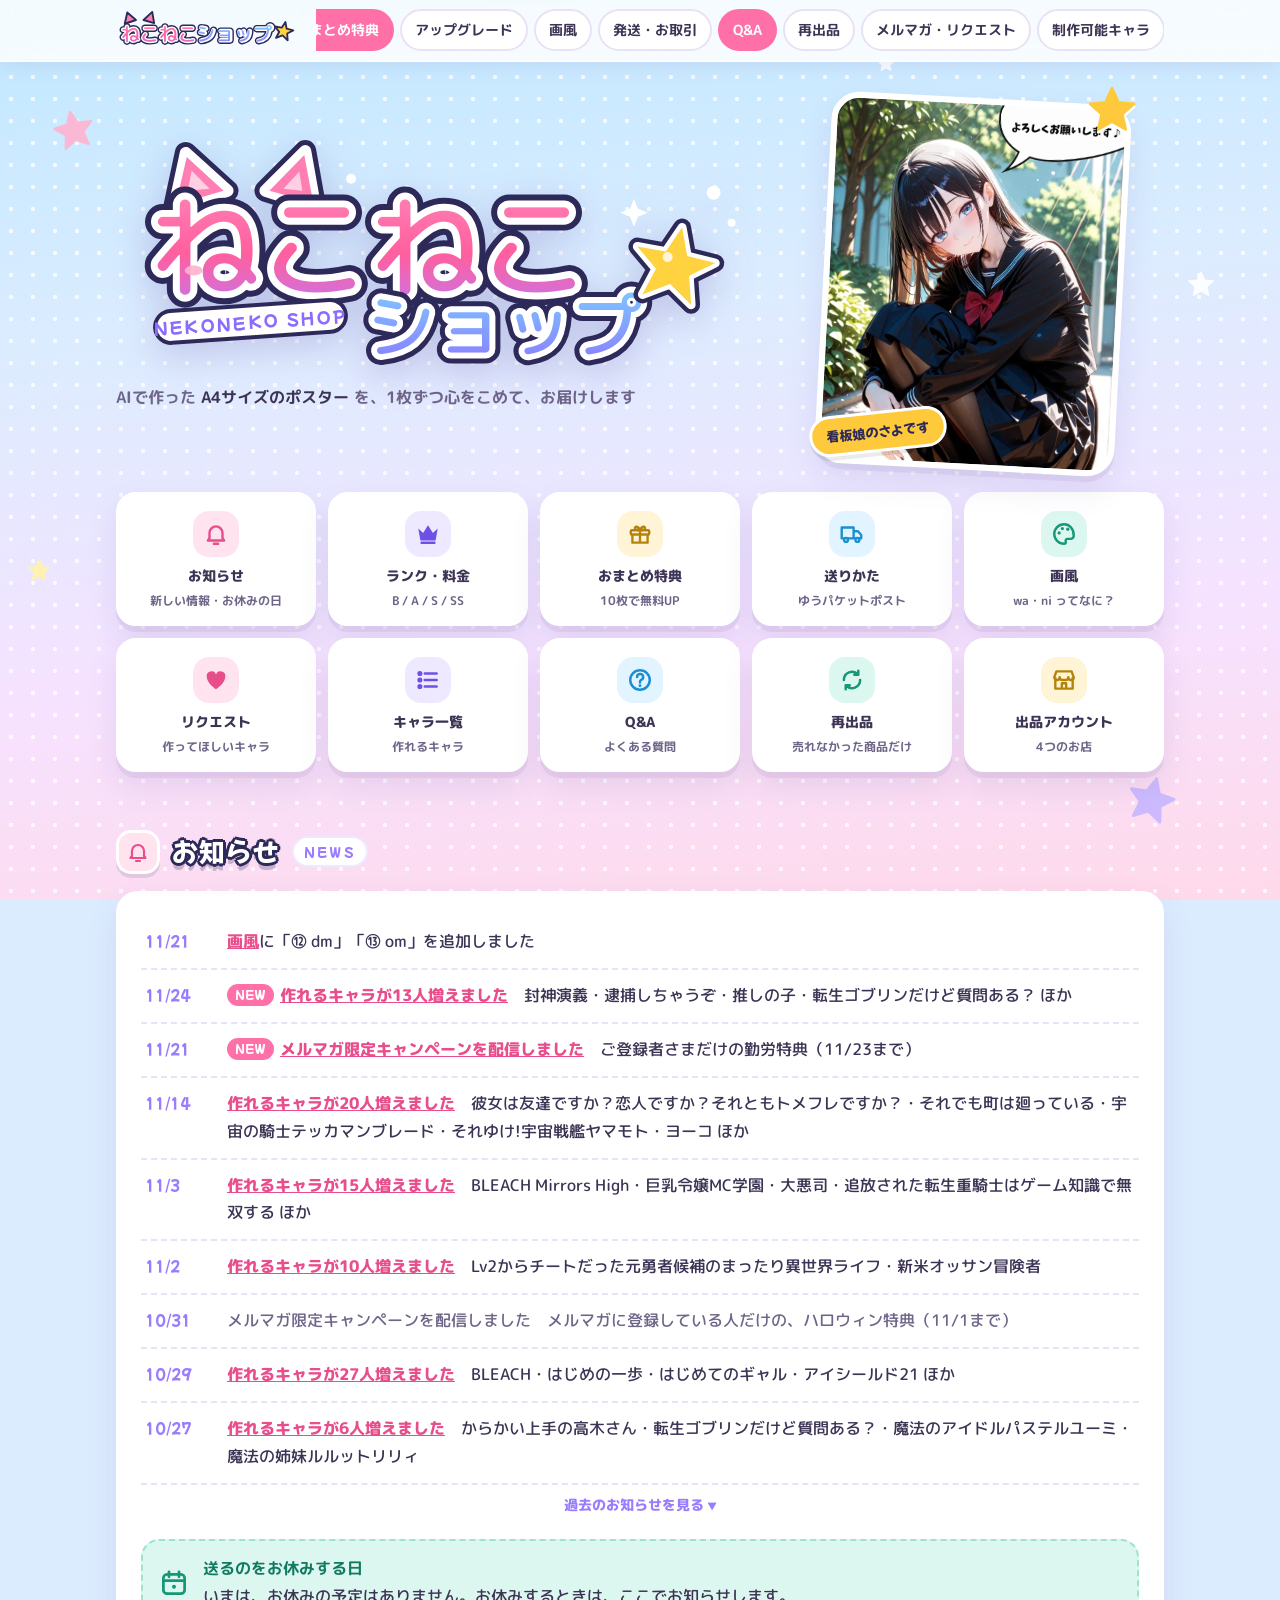
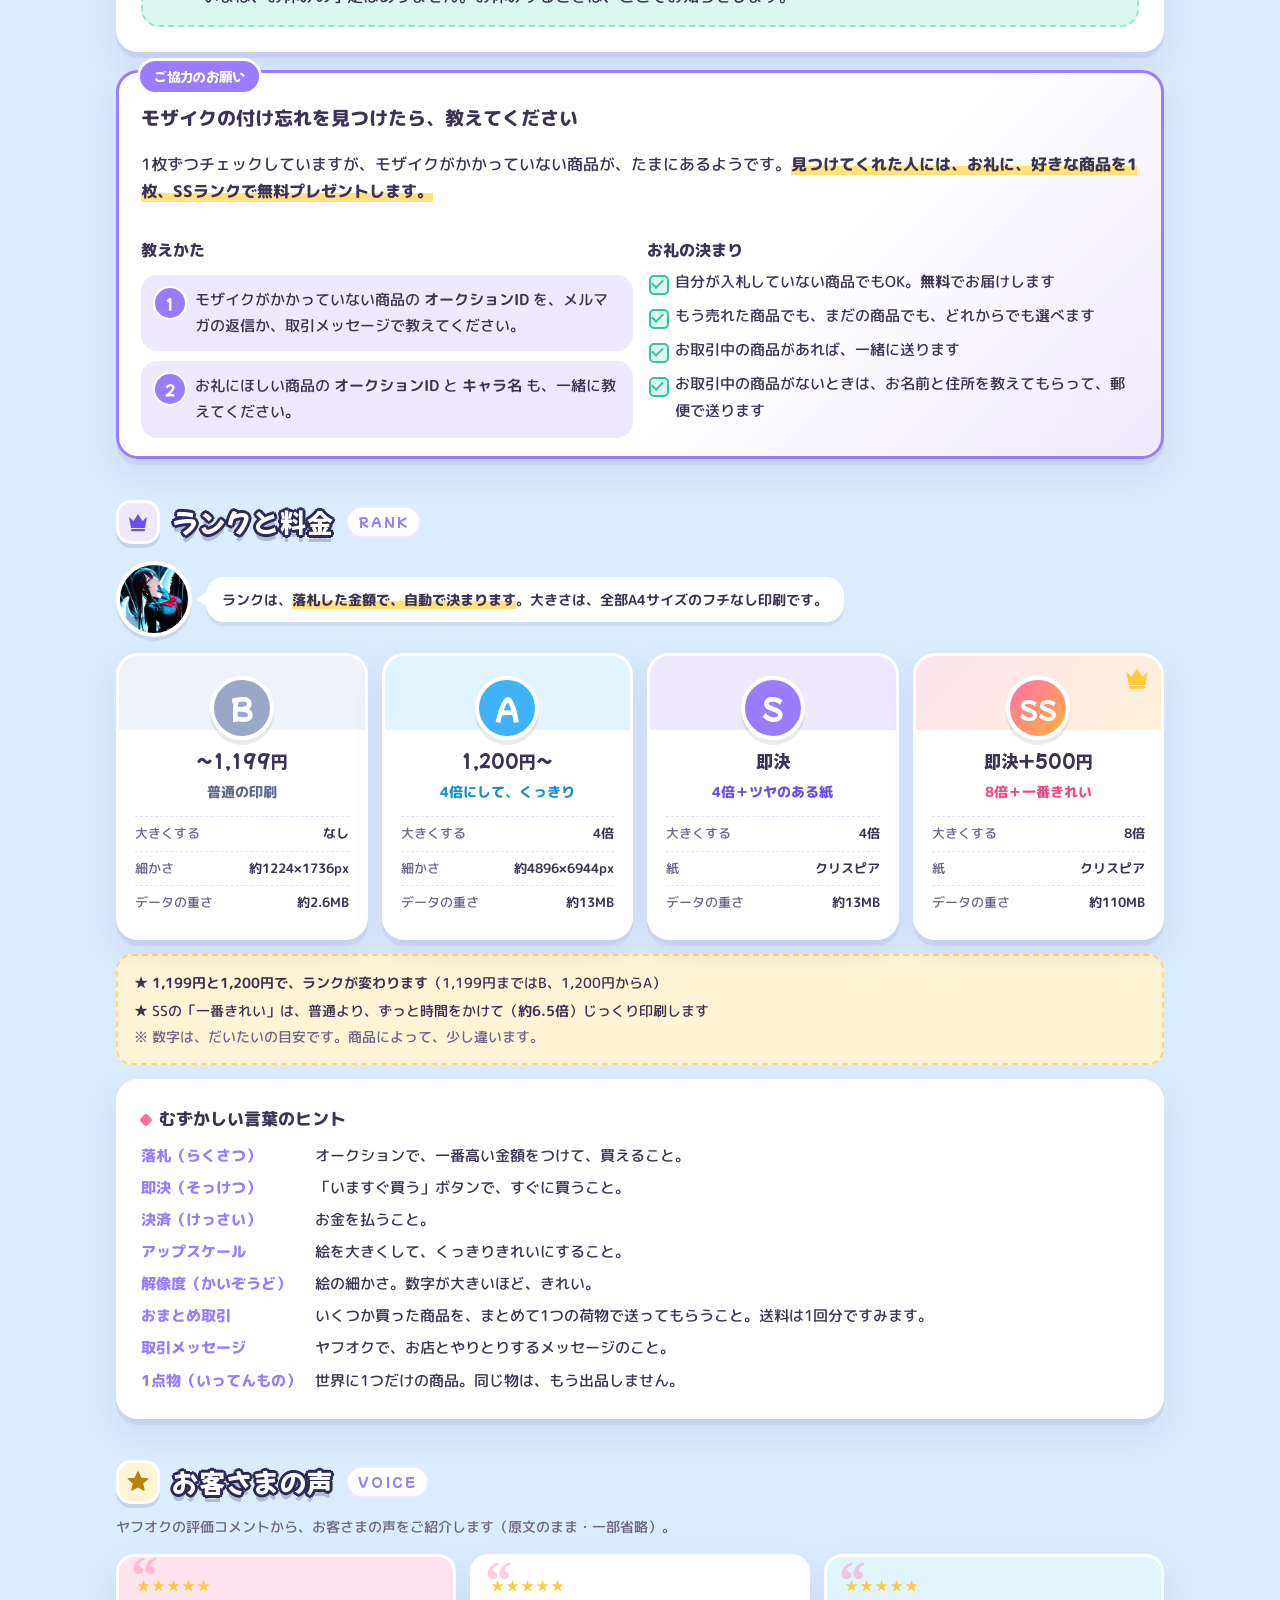
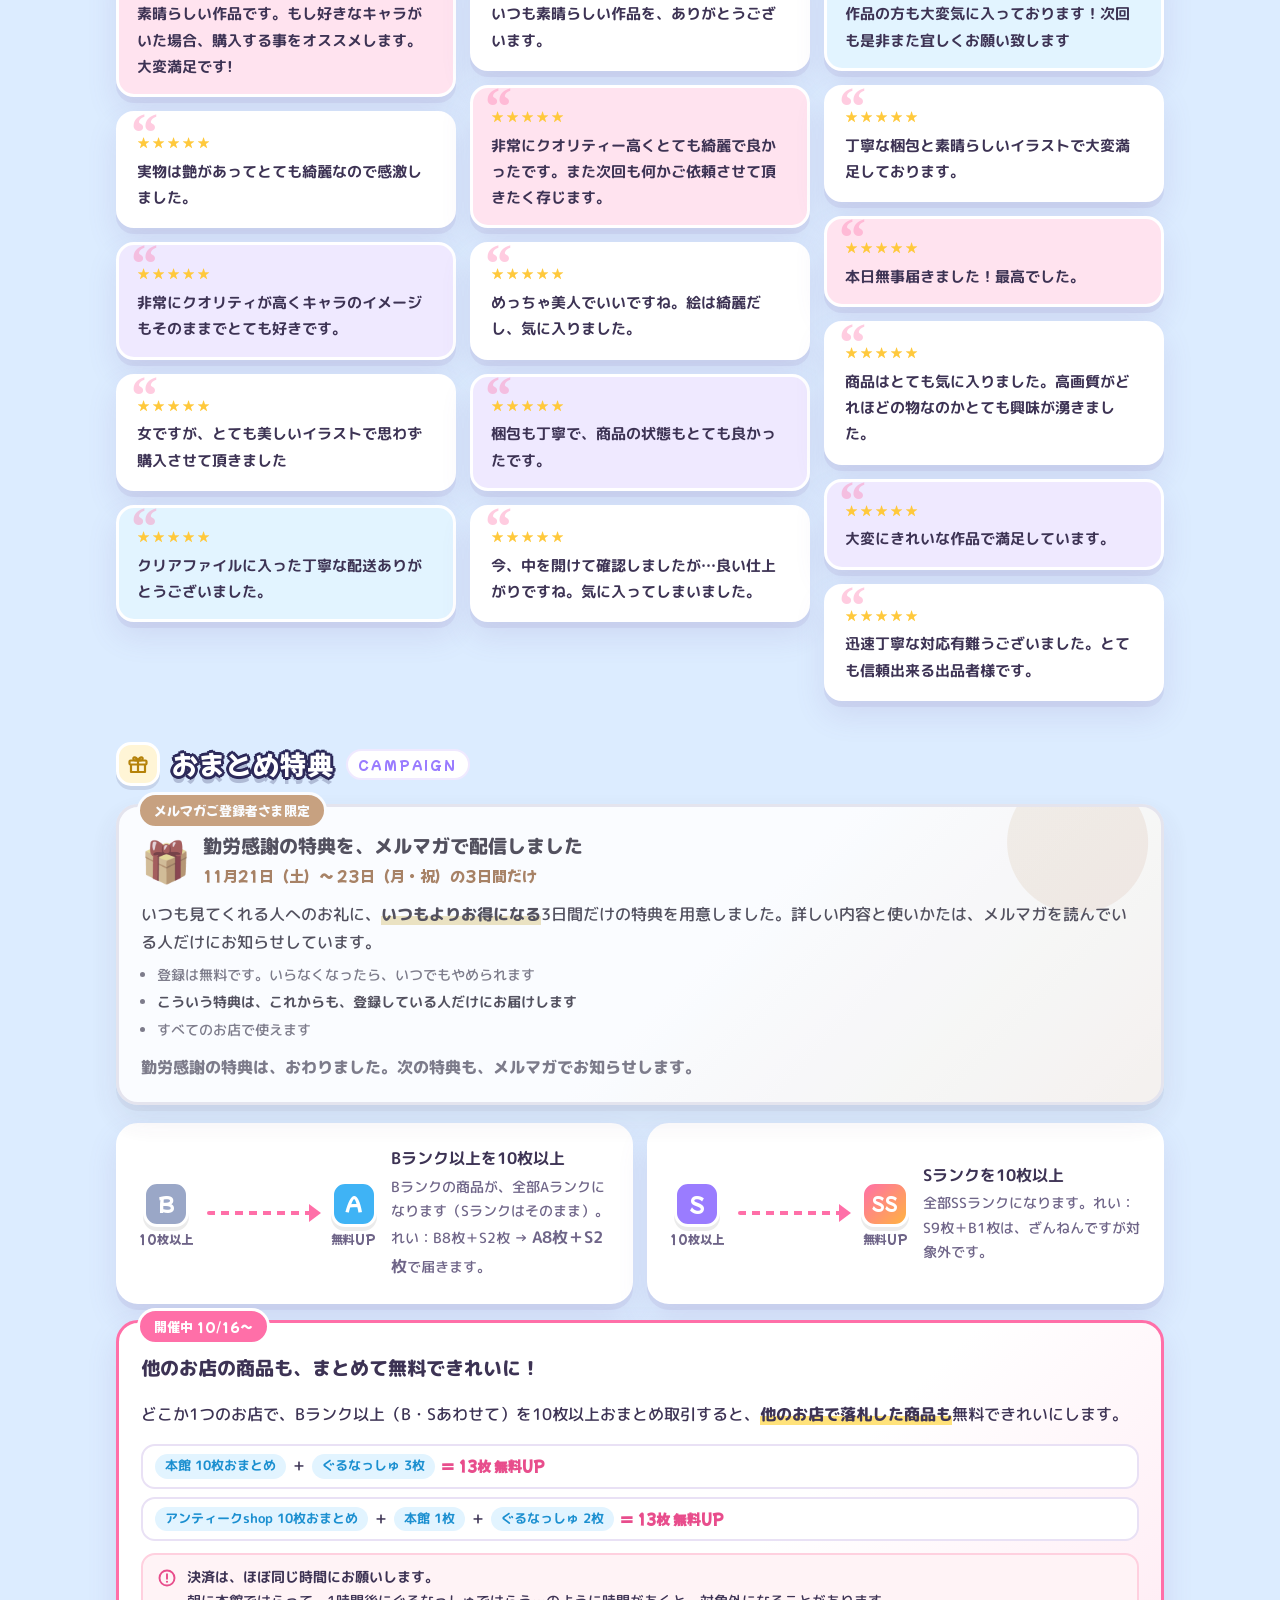
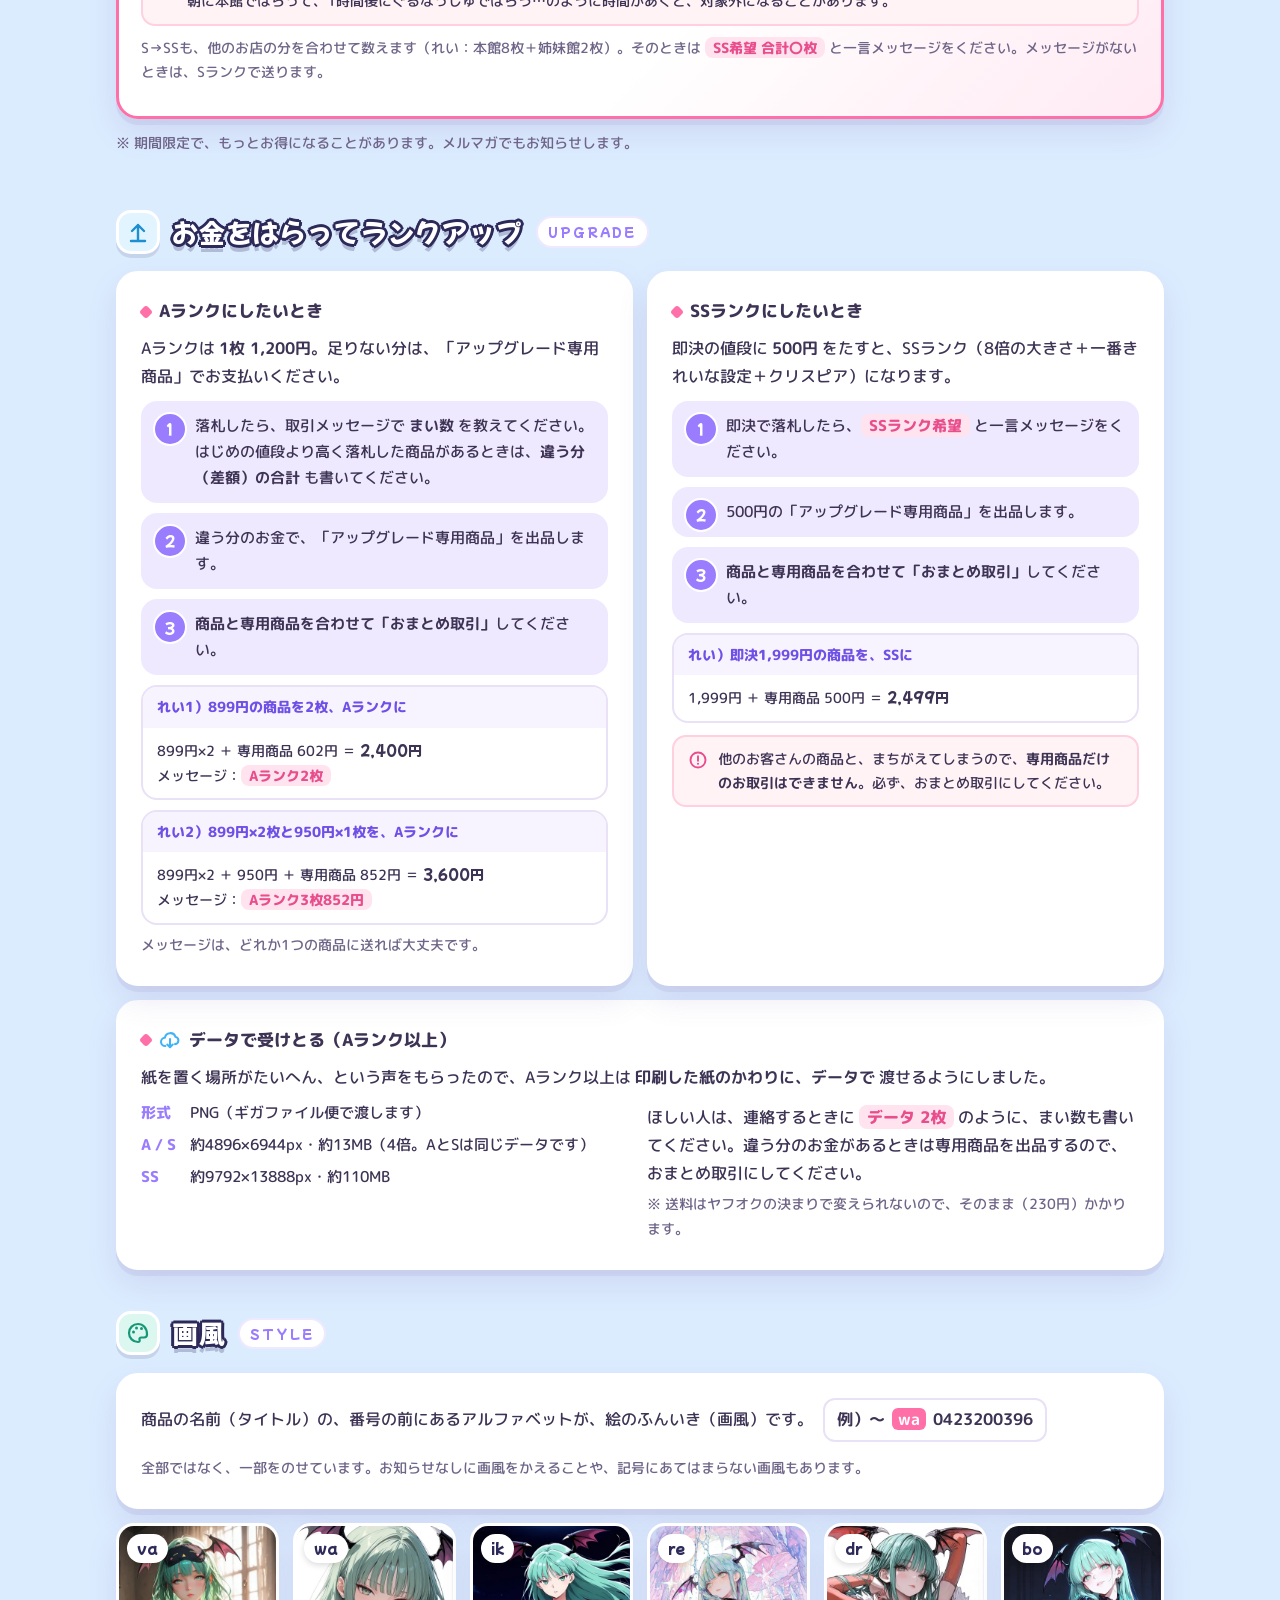
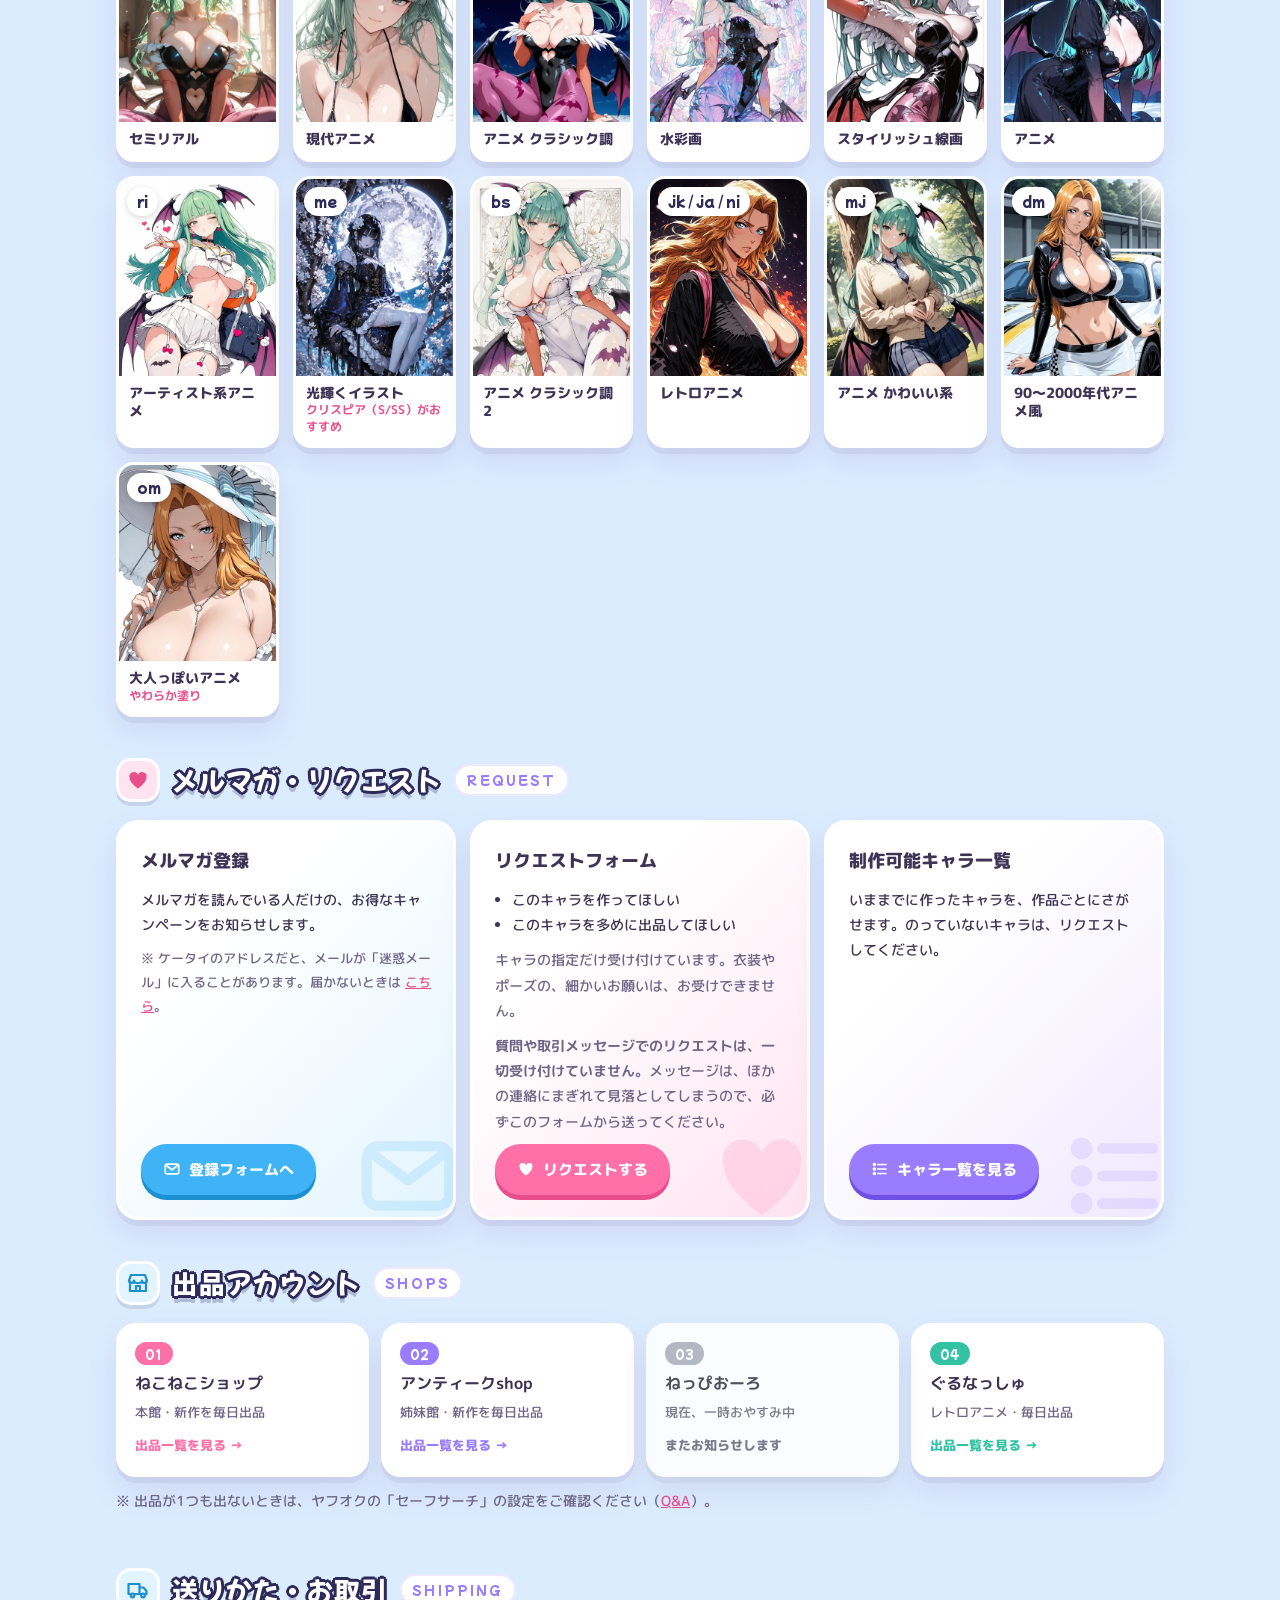
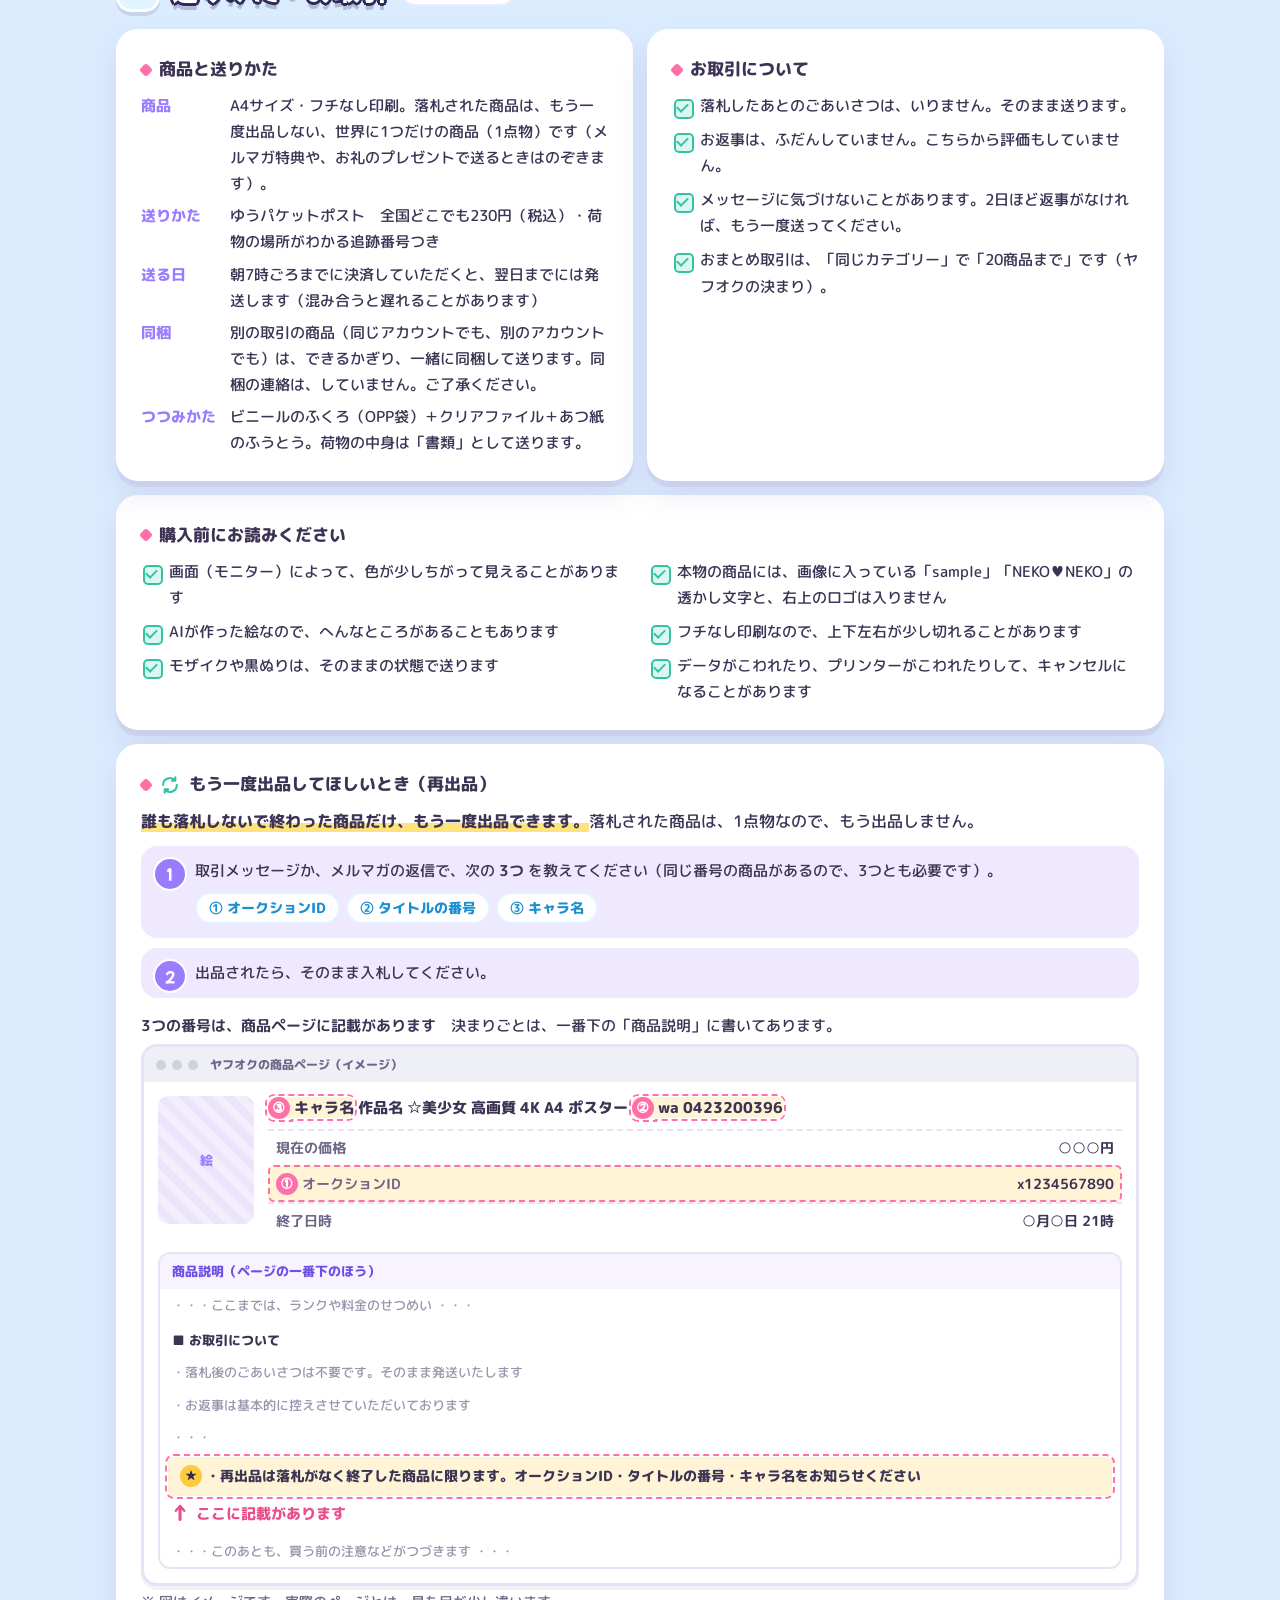
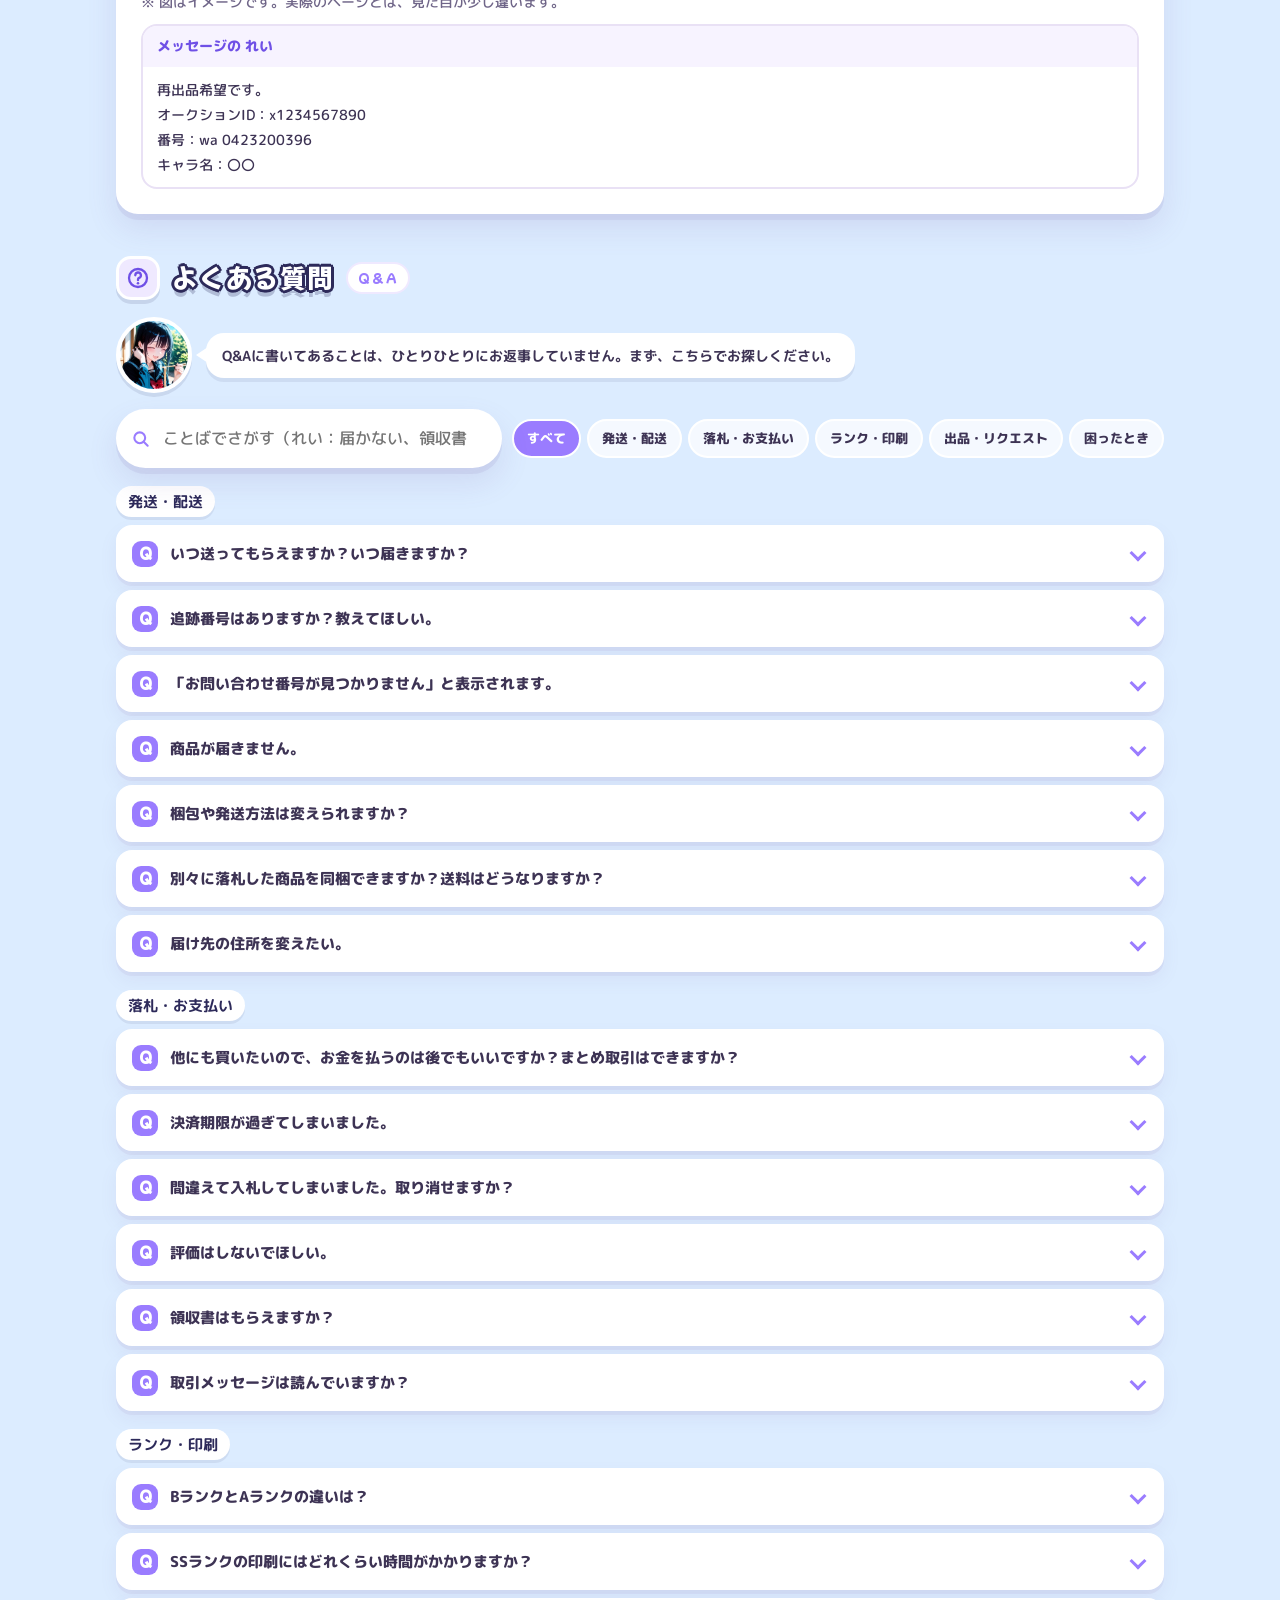
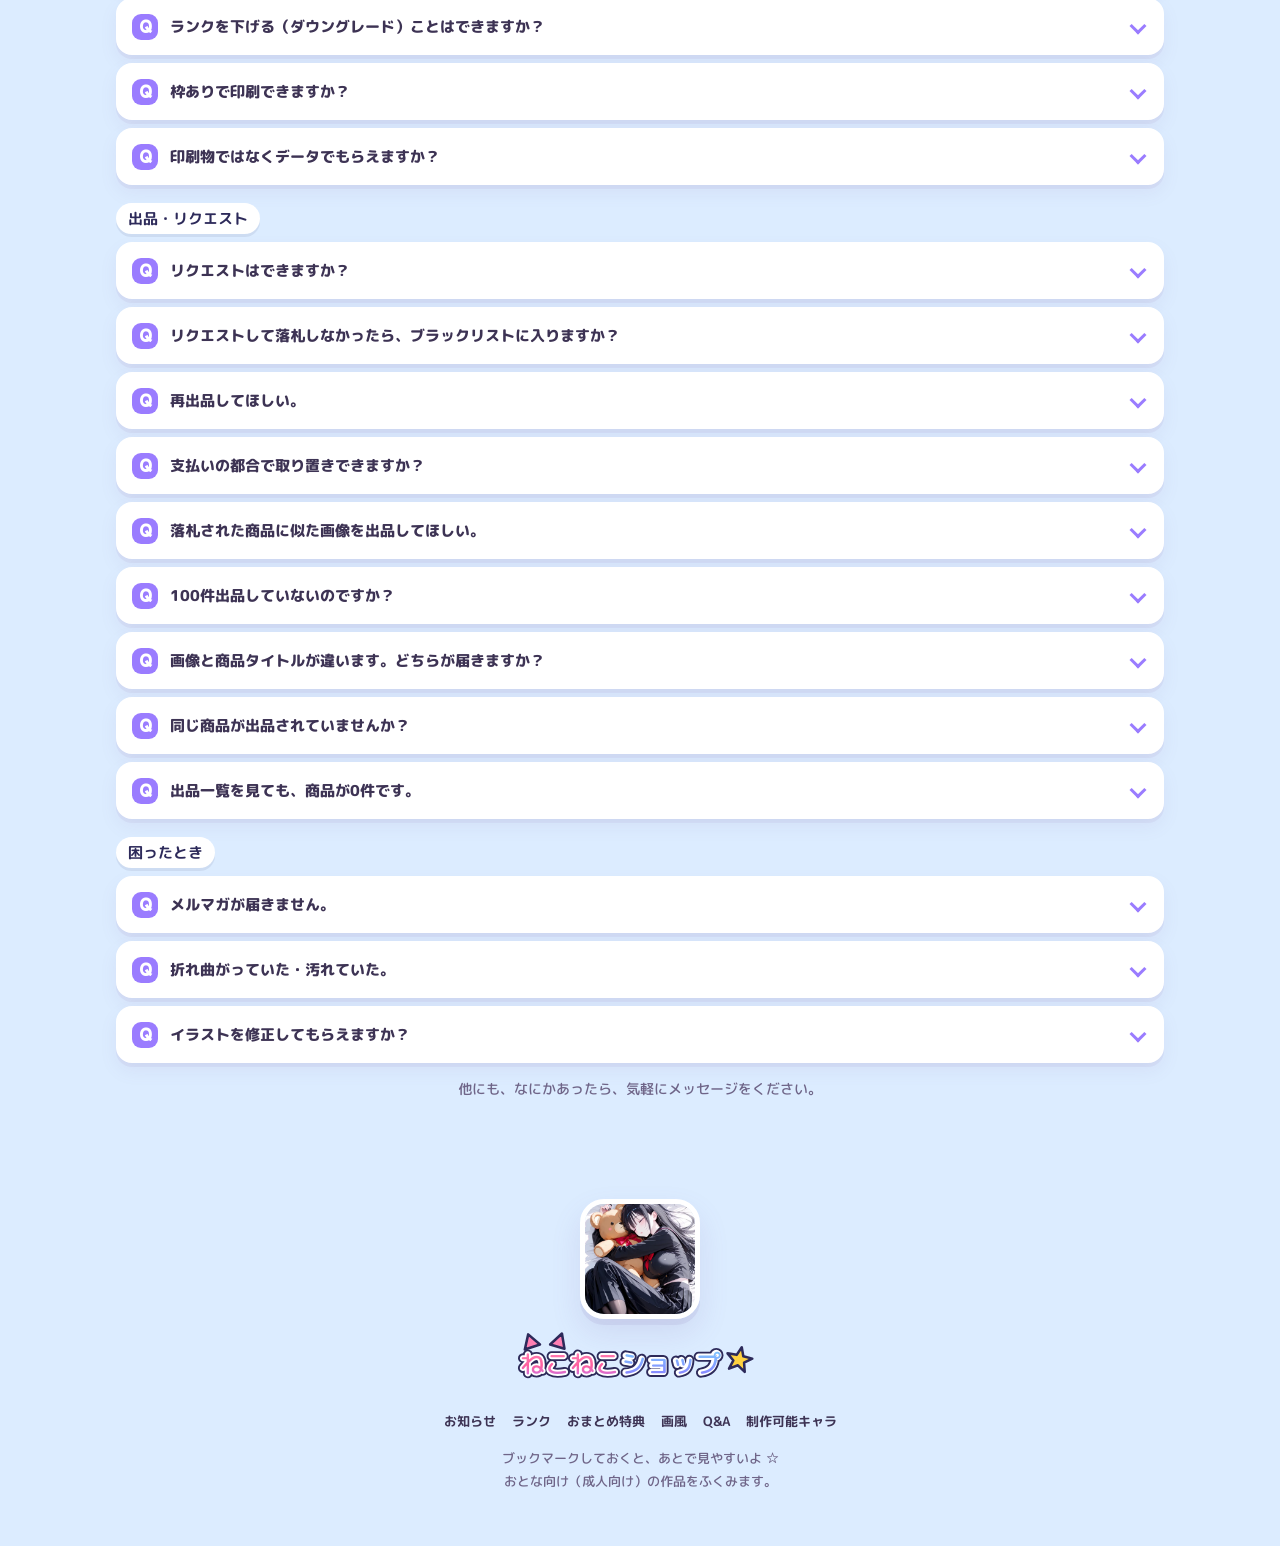
==== commit acc47f9e: "Add files via upload" ====
--- a/index.html
+++ b/index.html
@@ -183,8 +183,9 @@
       <!-- 新しいお知らせは一番上に追加してください -->
       <ul class="news">
         <li><time>11/21</time><div><a href="#style">画風</a>に「⑫ dm」「⑬ om」を追加しました</div></li>
+        <li><time>11/24</time><div><span class="new">NEW</span><a href="list.html#g-NEW">作れるキャラが13人増えました</a>　封神演義・逮捕しちゃうぞ・推しの子・転生ゴブリンだけど質問ある？ ほか</div></li>
         <li><time>11/21</time><div><span class="new">NEW</span><a href="#kinro">メルマガ限定キャンペーンを配信しました</a>　ご登録者さまだけの勤労特典（11/23まで）</div></li>
-        <li><time>11/14</time><div><span class="new">NEW</span><a href="list.html#g-NEW">作れるキャラが20人増えました</a>　彼女は友達ですか？恋人ですか？それともトメフレですか？・それでも町は廻っている・宇宙の騎士テッカマンブレード・それゆけ!宇宙戦艦ヤマモト・ヨーコ ほか</div></li>
+        <li><time>11/14</time><div><a href="list.html#g-NEW">作れるキャラが20人増えました</a>　彼女は友達ですか？恋人ですか？それともトメフレですか？・それでも町は廻っている・宇宙の騎士テッカマンブレード・それゆけ!宇宙戦艦ヤマモト・ヨーコ ほか</div></li>
         <li><time>11/3</time><div><a href="list.html#g-NEW">作れるキャラが15人増えました</a>　BLEACH Mirrors High・巨乳令嬢MC学園・大悪司・追放された転生重騎士はゲーム知識で無双する ほか</div></li>
         <li><time>11/2</time><div><a href="list.html#g-NEW">作れるキャラが10人増えました</a>　Lv2からチートだった元勇者候補のまったり異世界ライフ・新米オッサン冒険者</div></li>
         <li><time>10/31</time><div class="past">メルマガ限定キャンペーンを配信しました　メルマガに登録している人だけの、ハロウィン特典（11/1まで）</div></li>
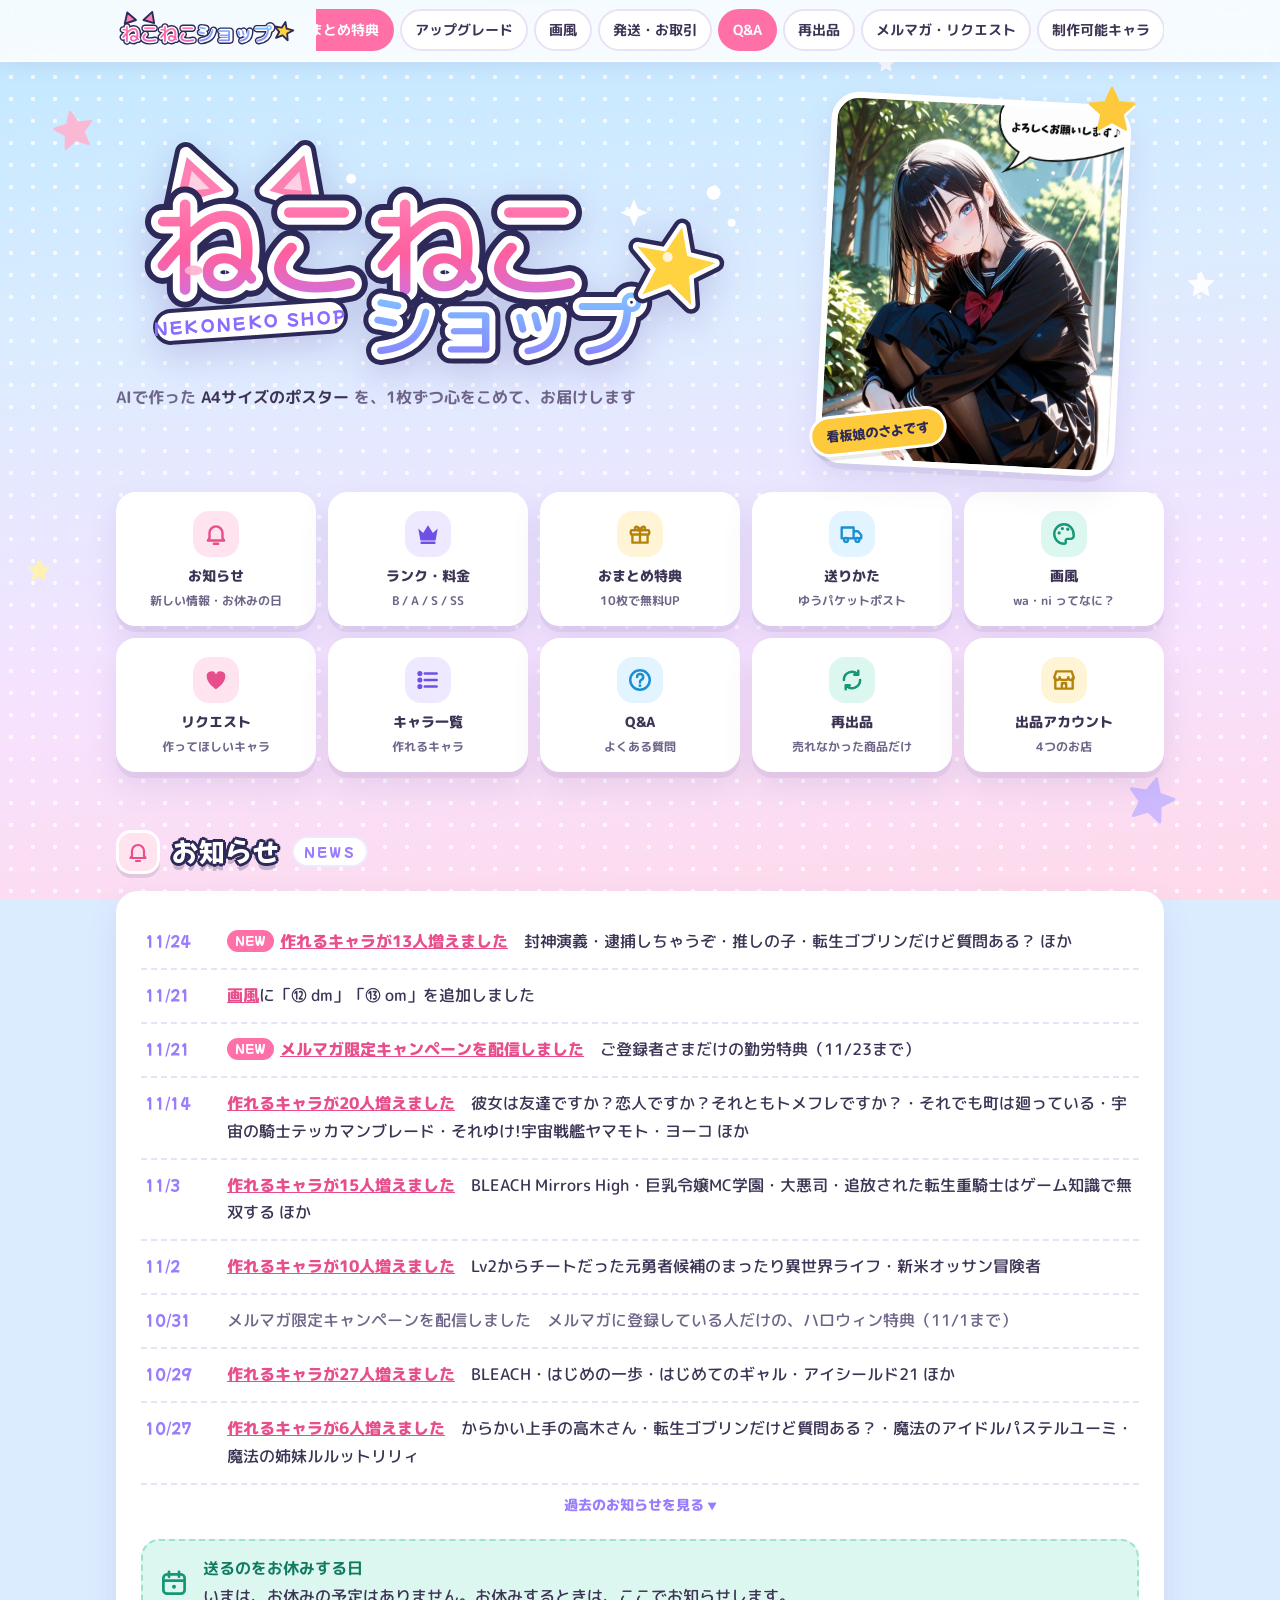
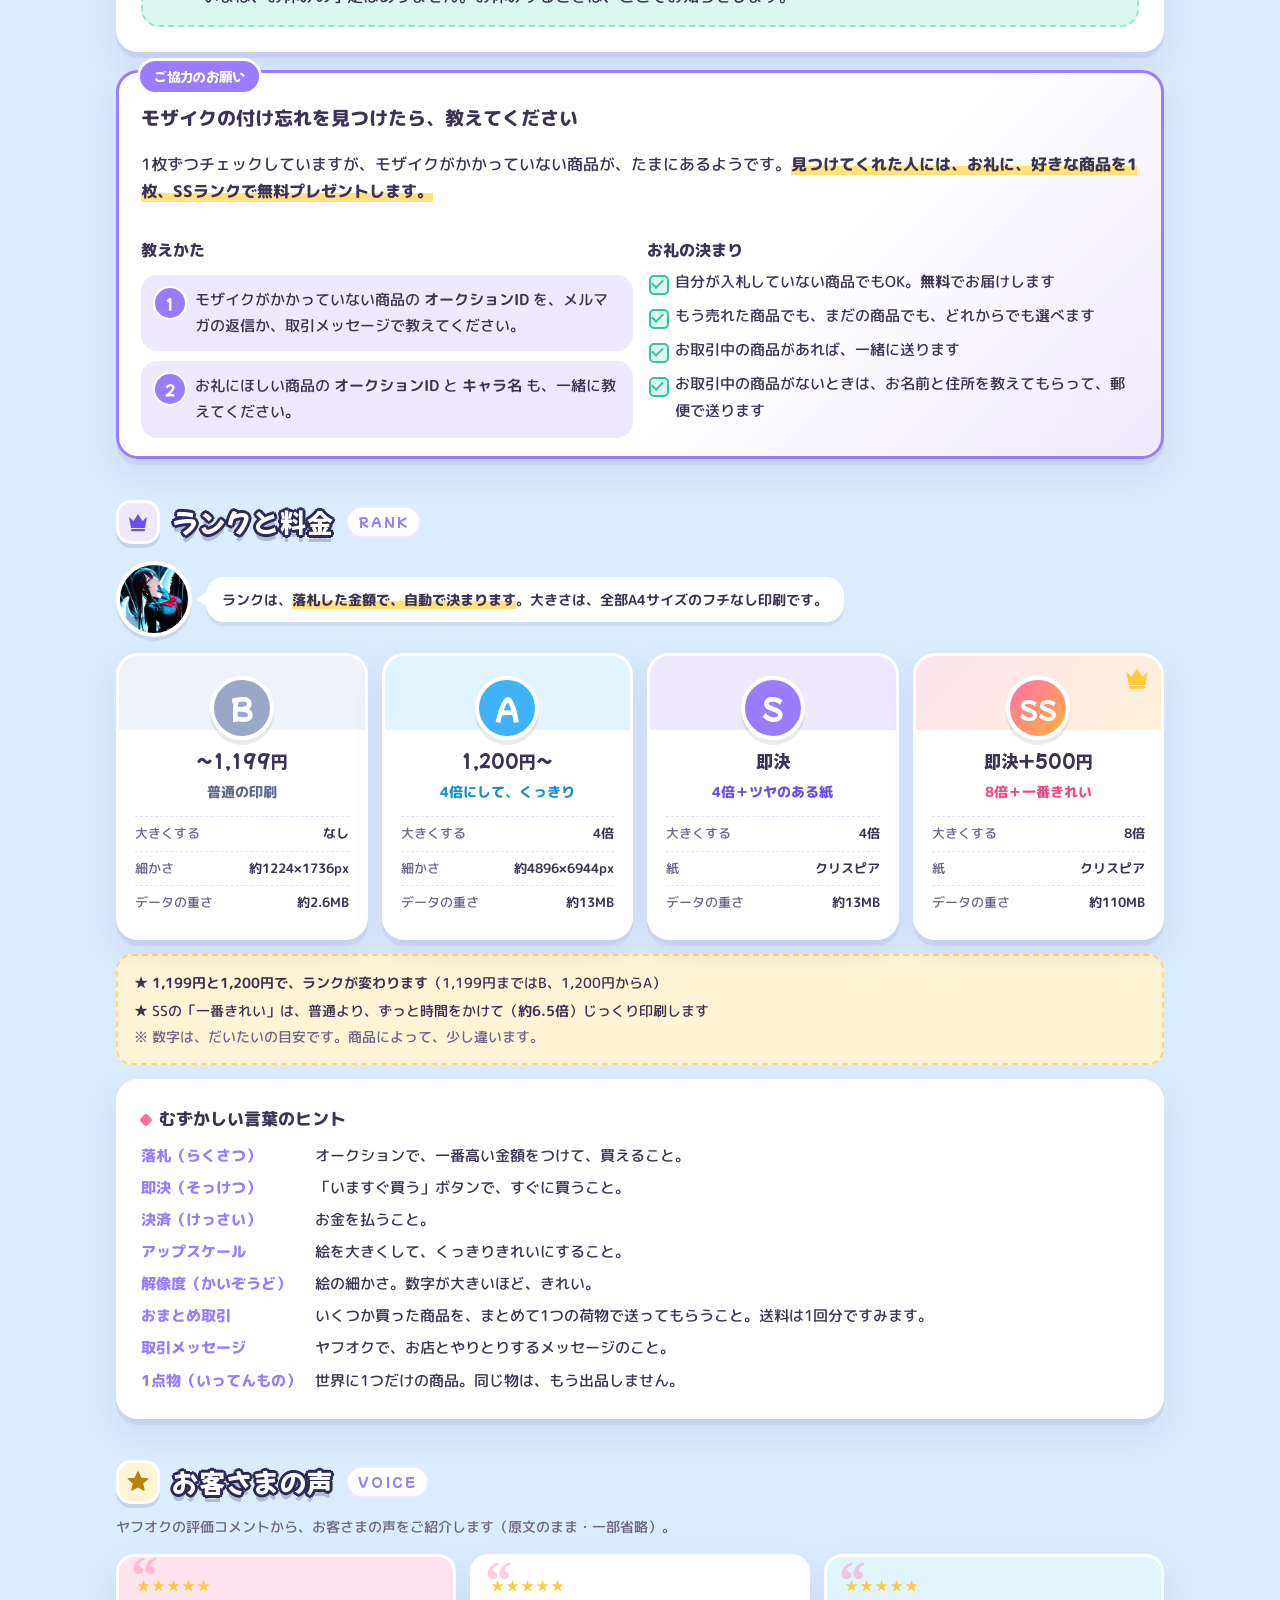
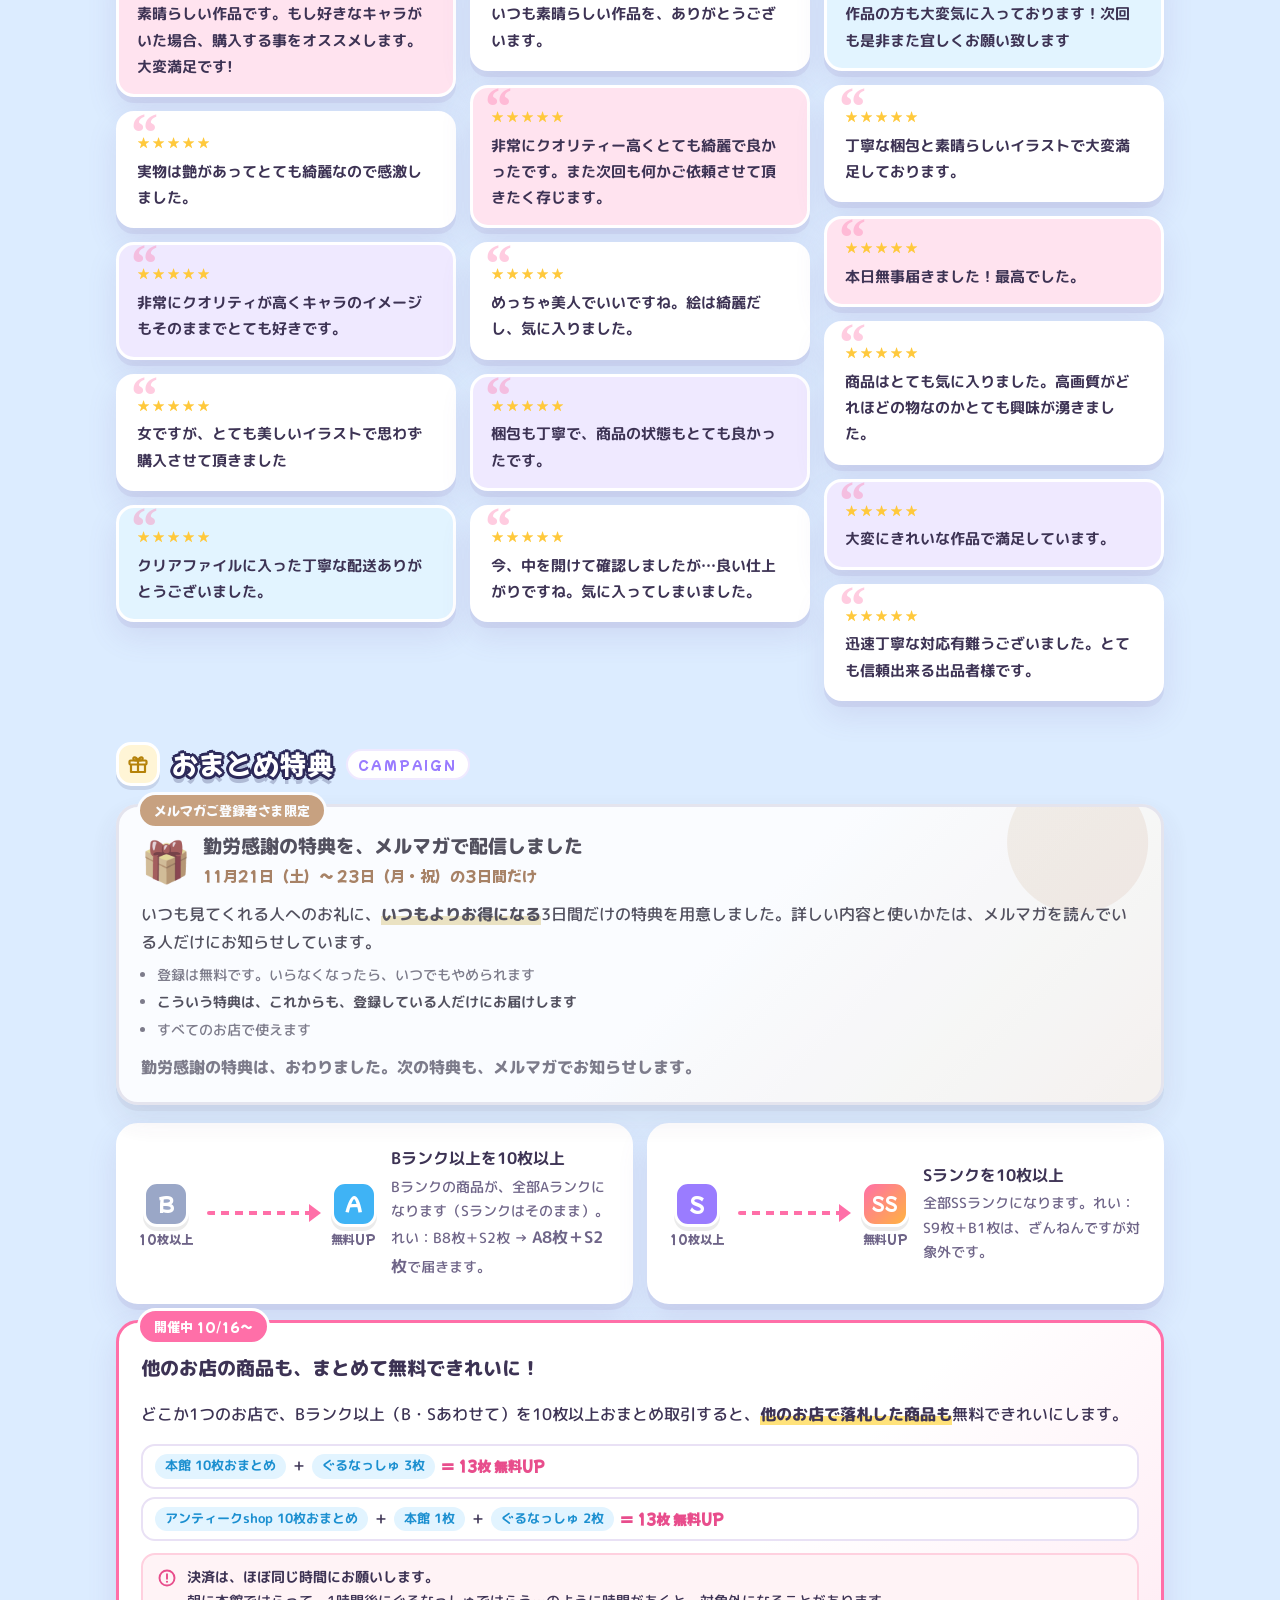
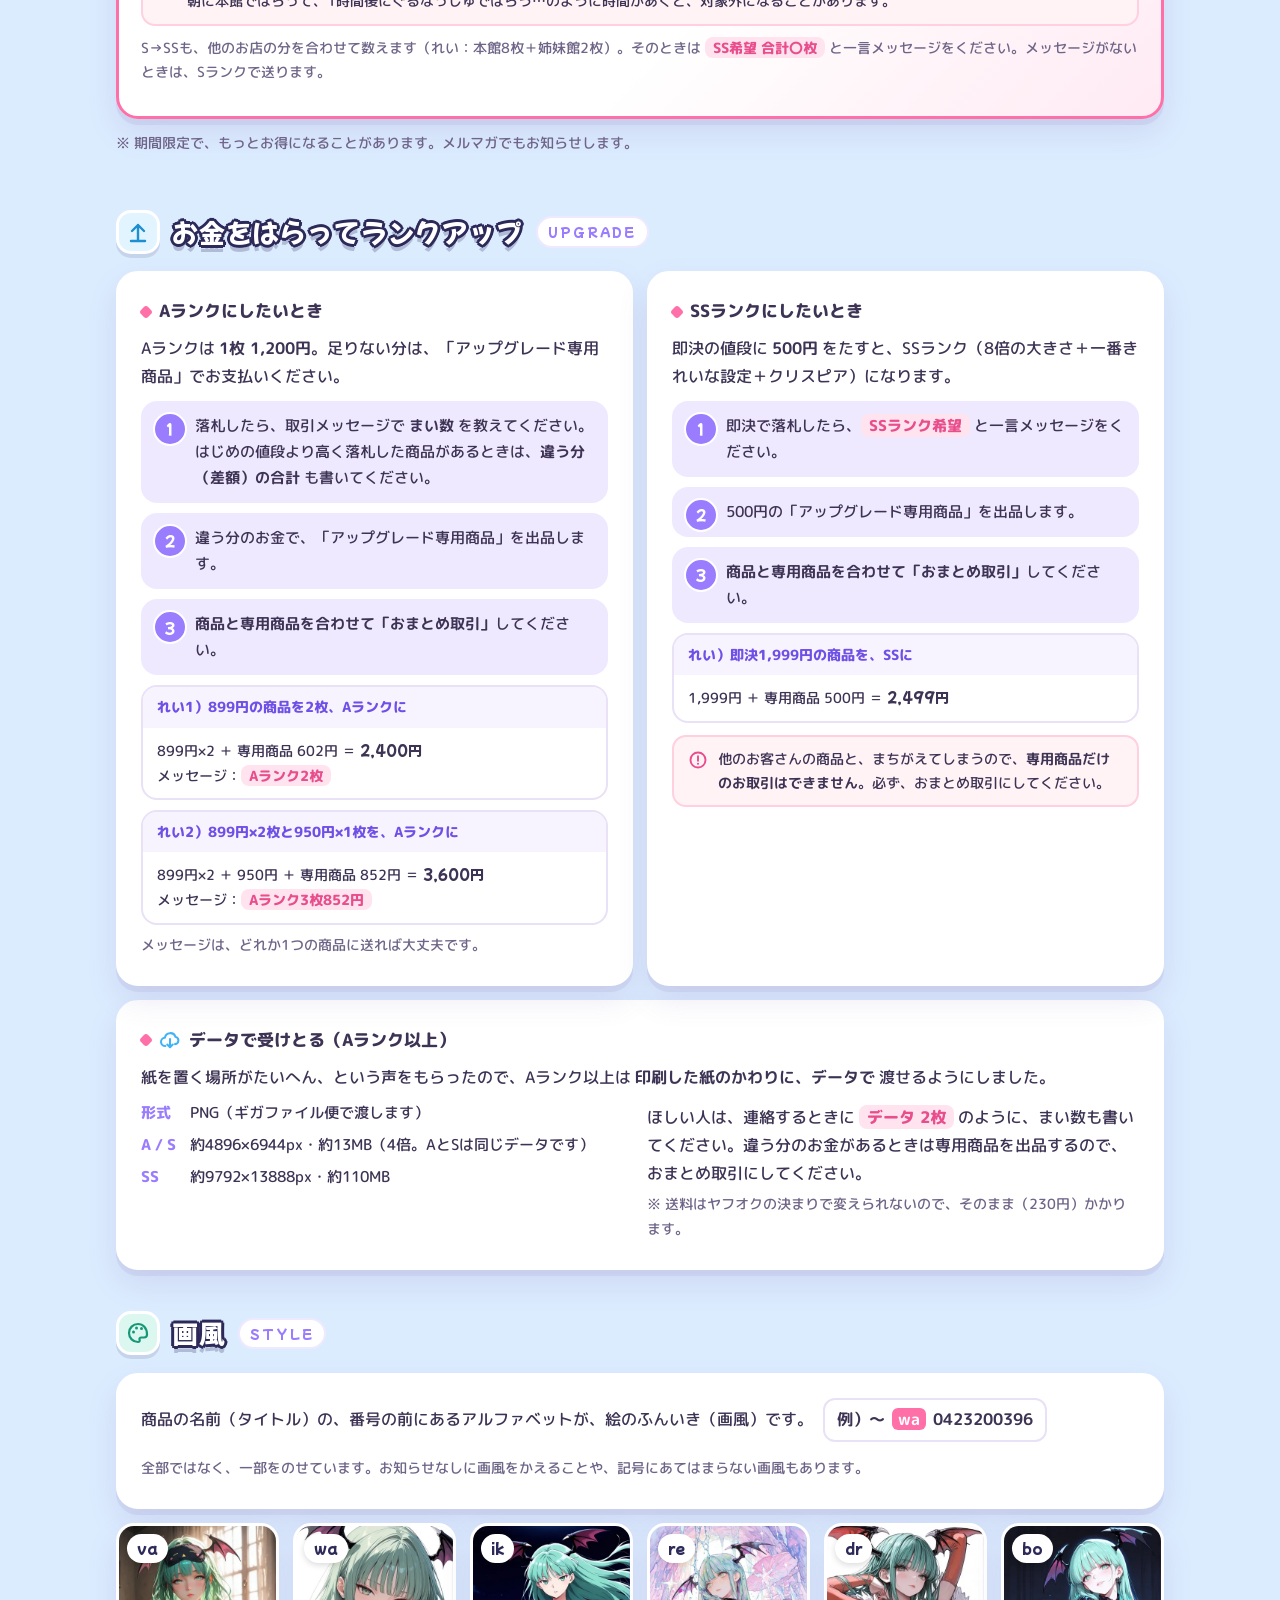
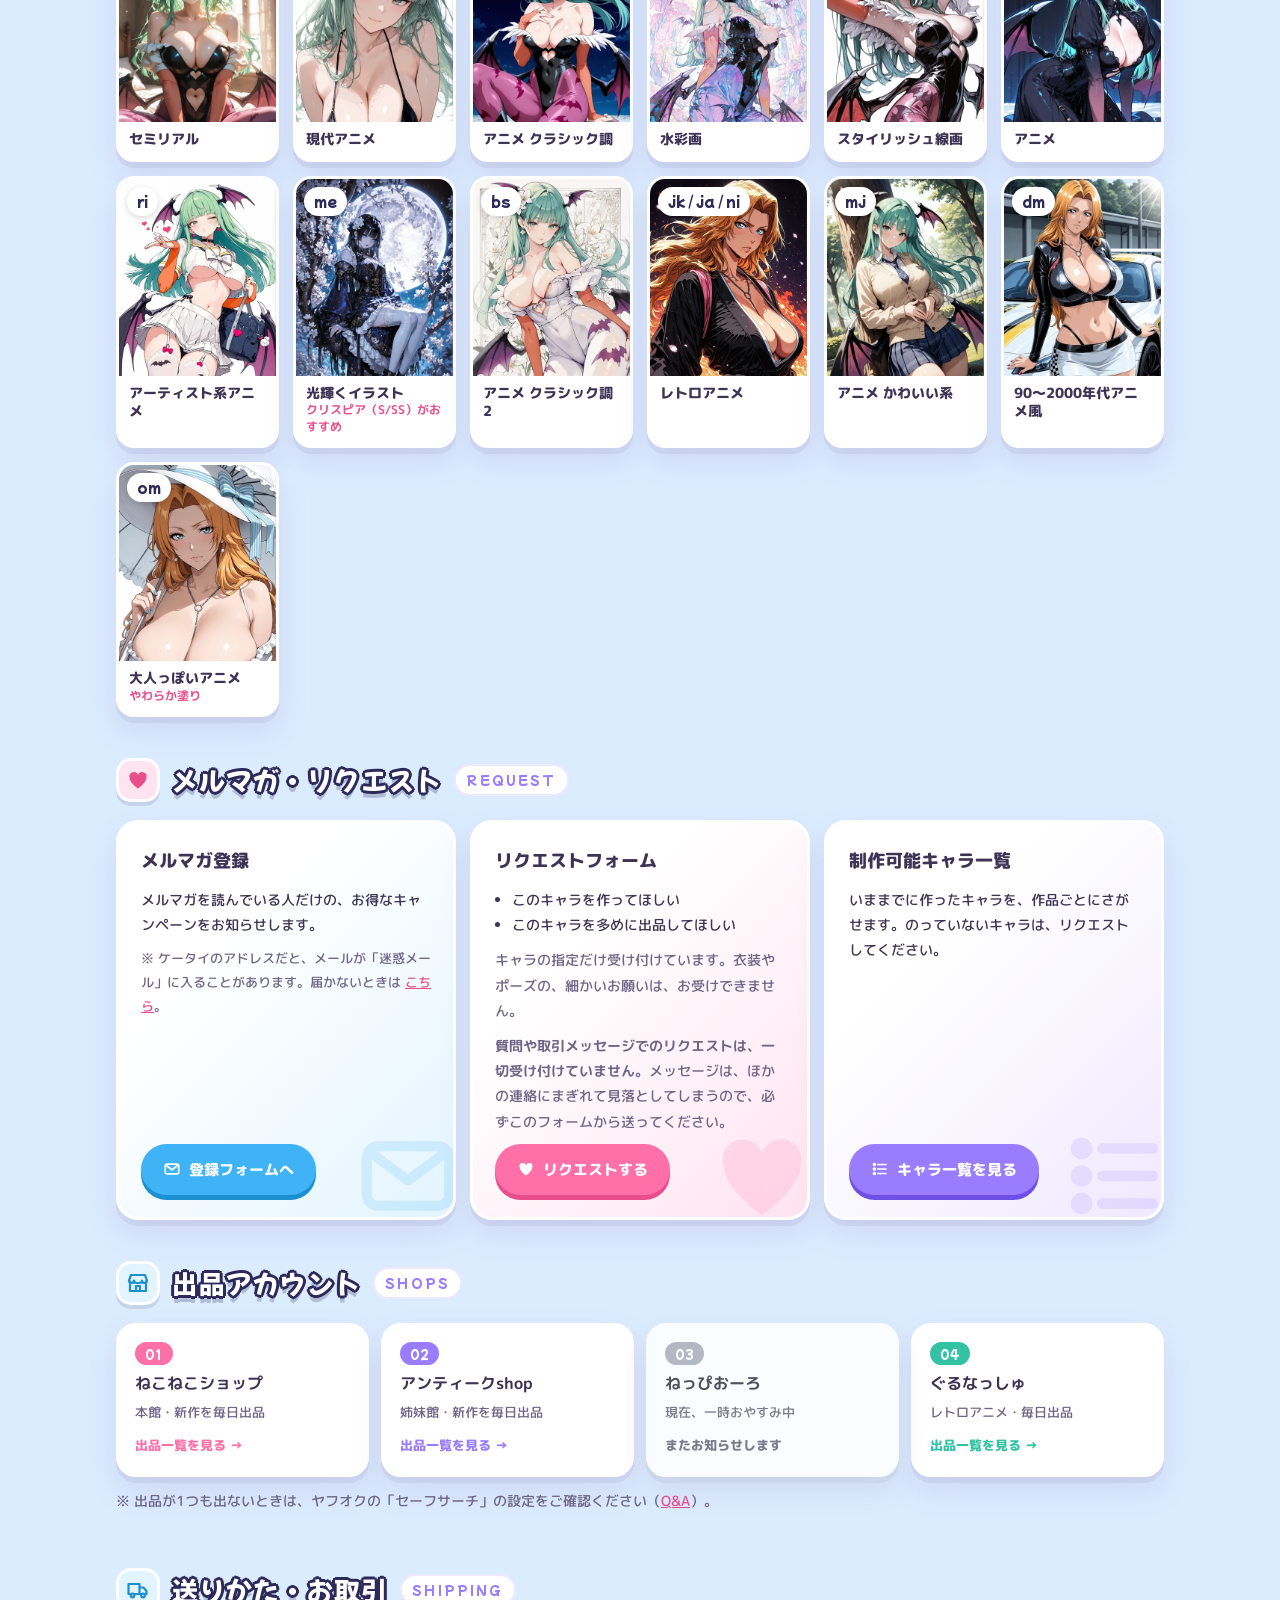
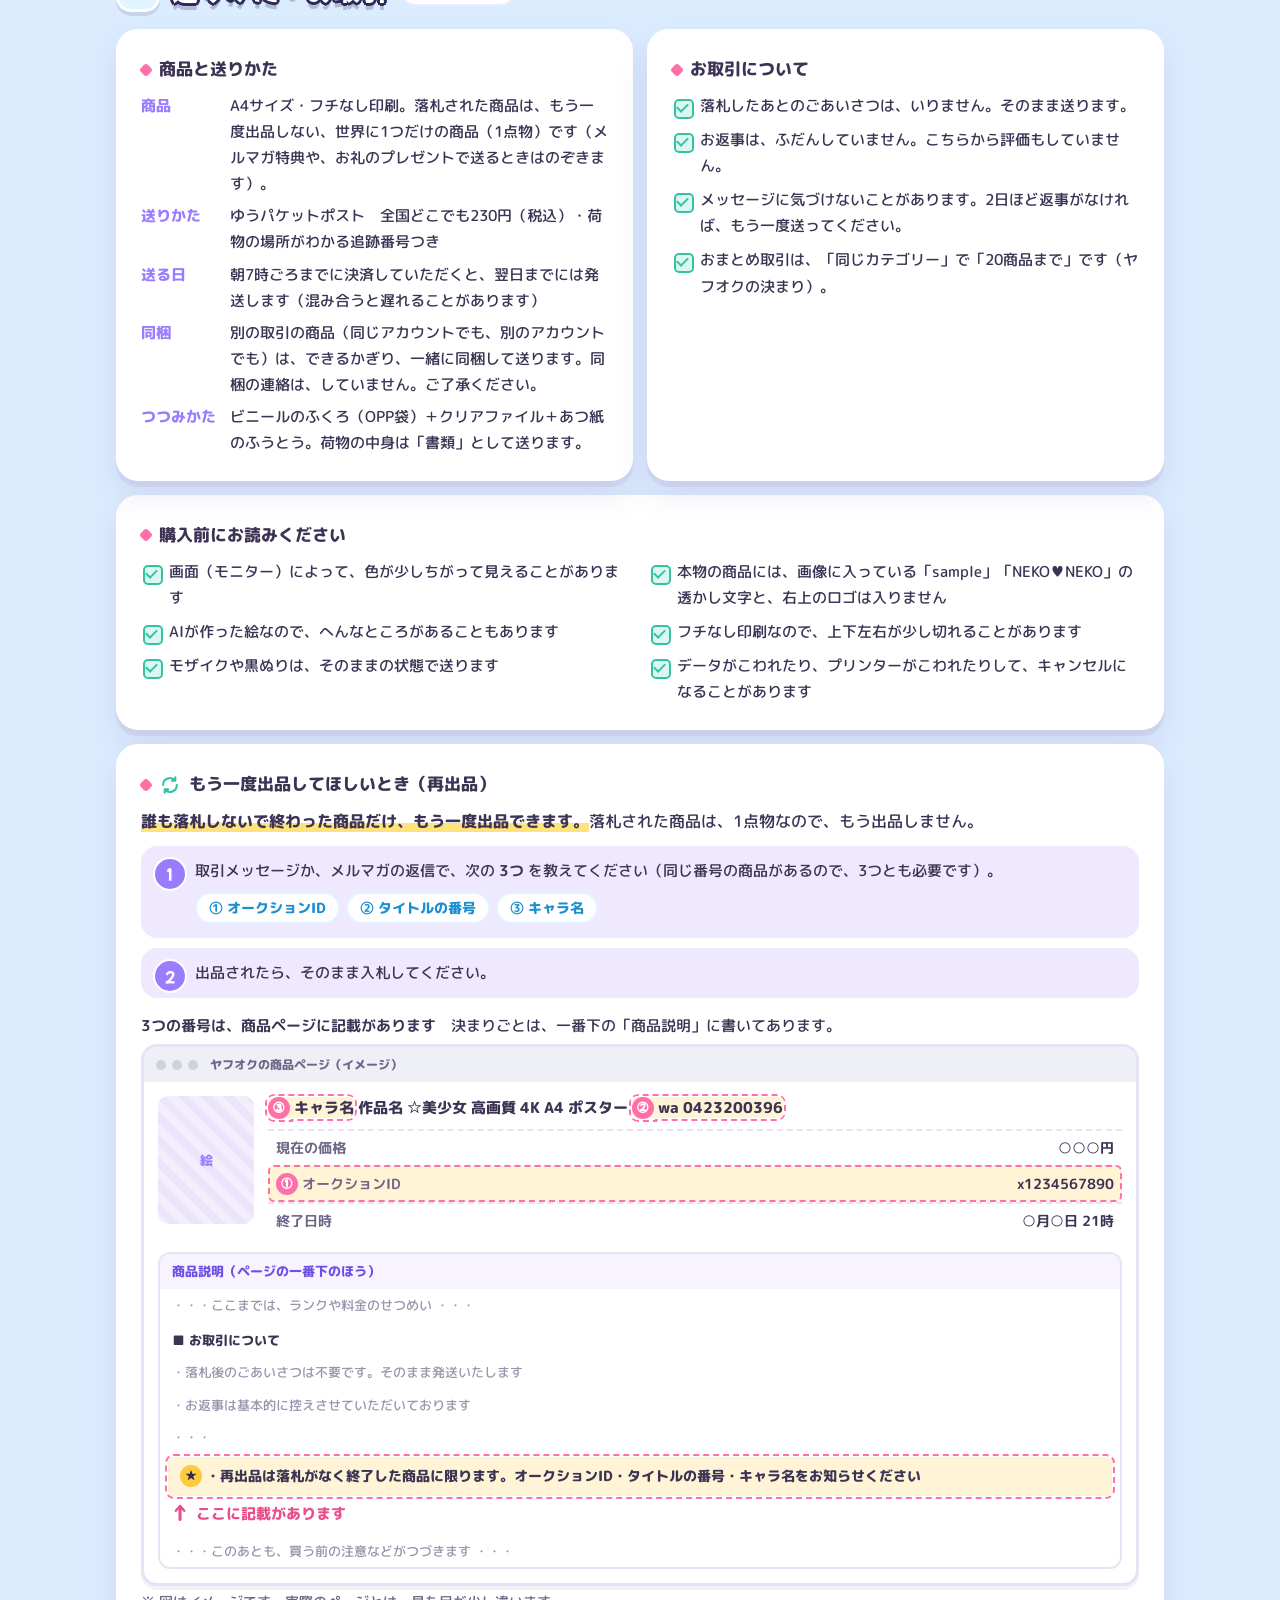
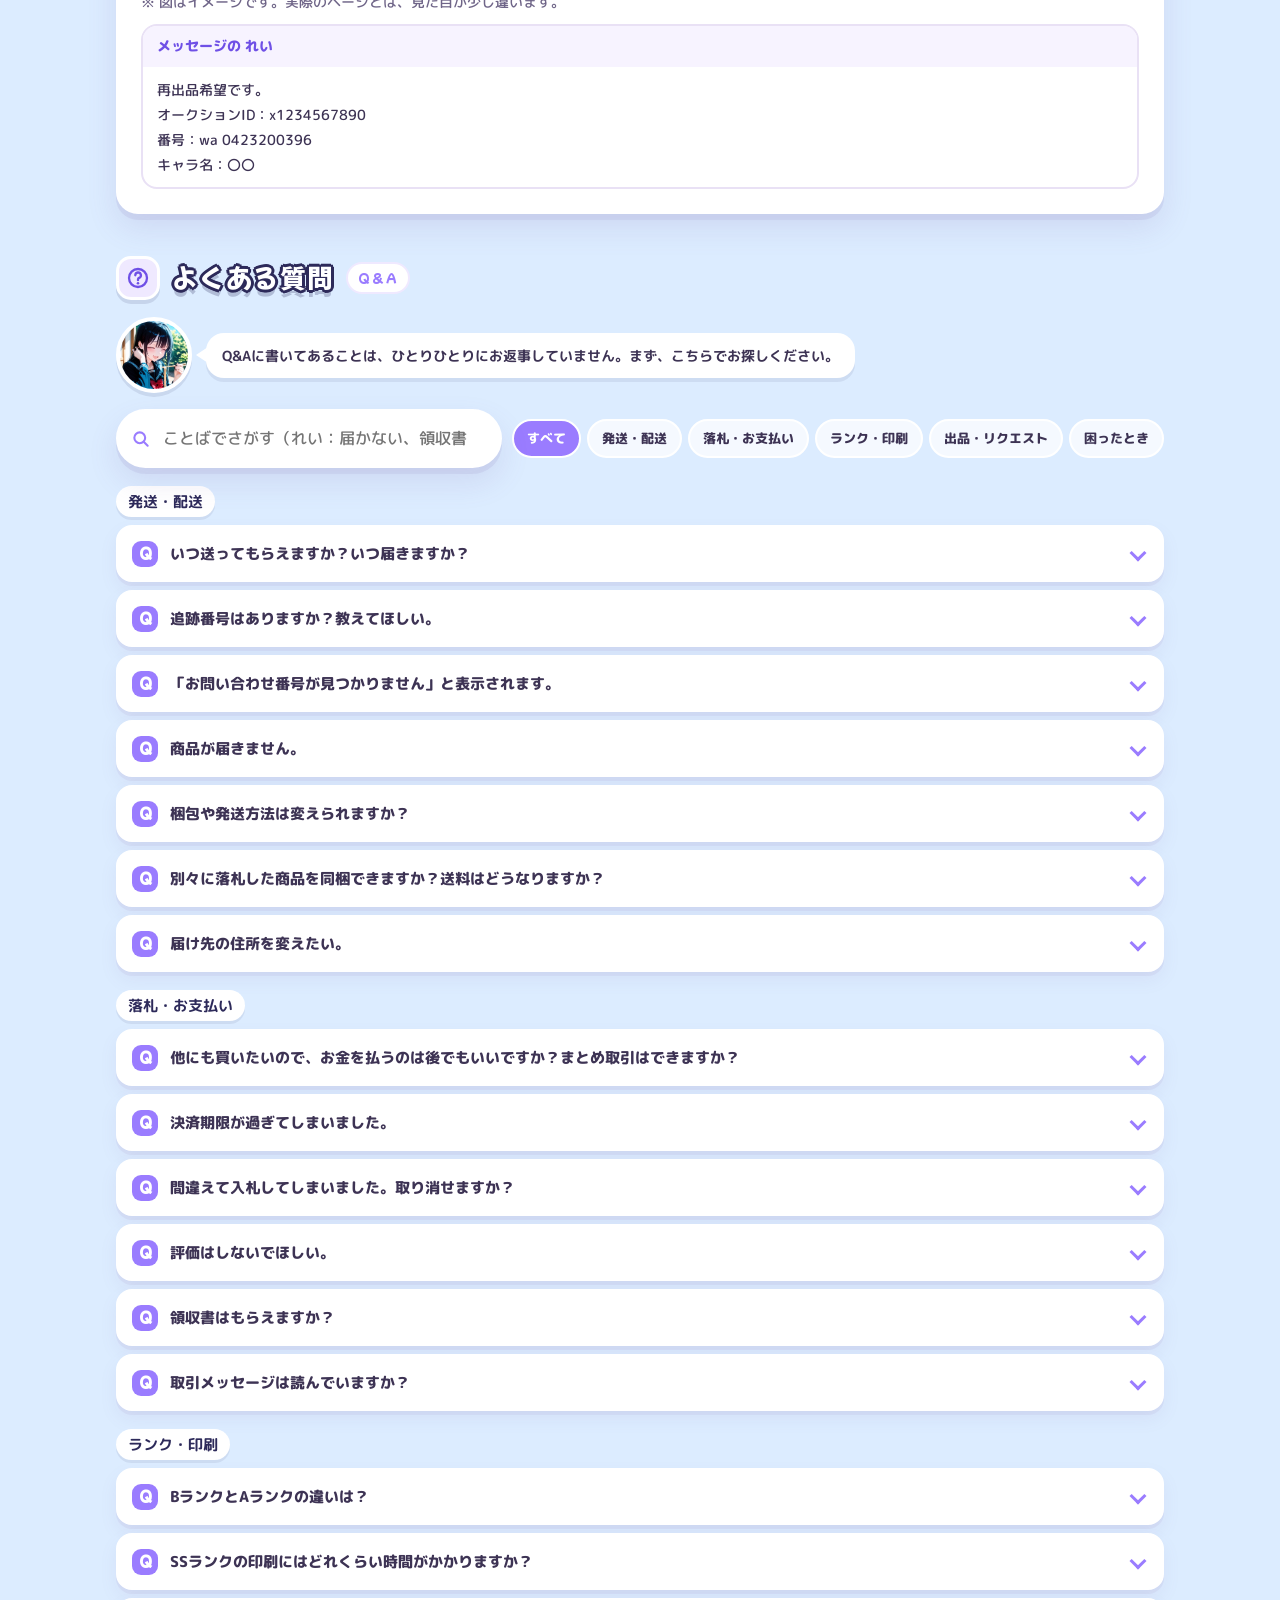
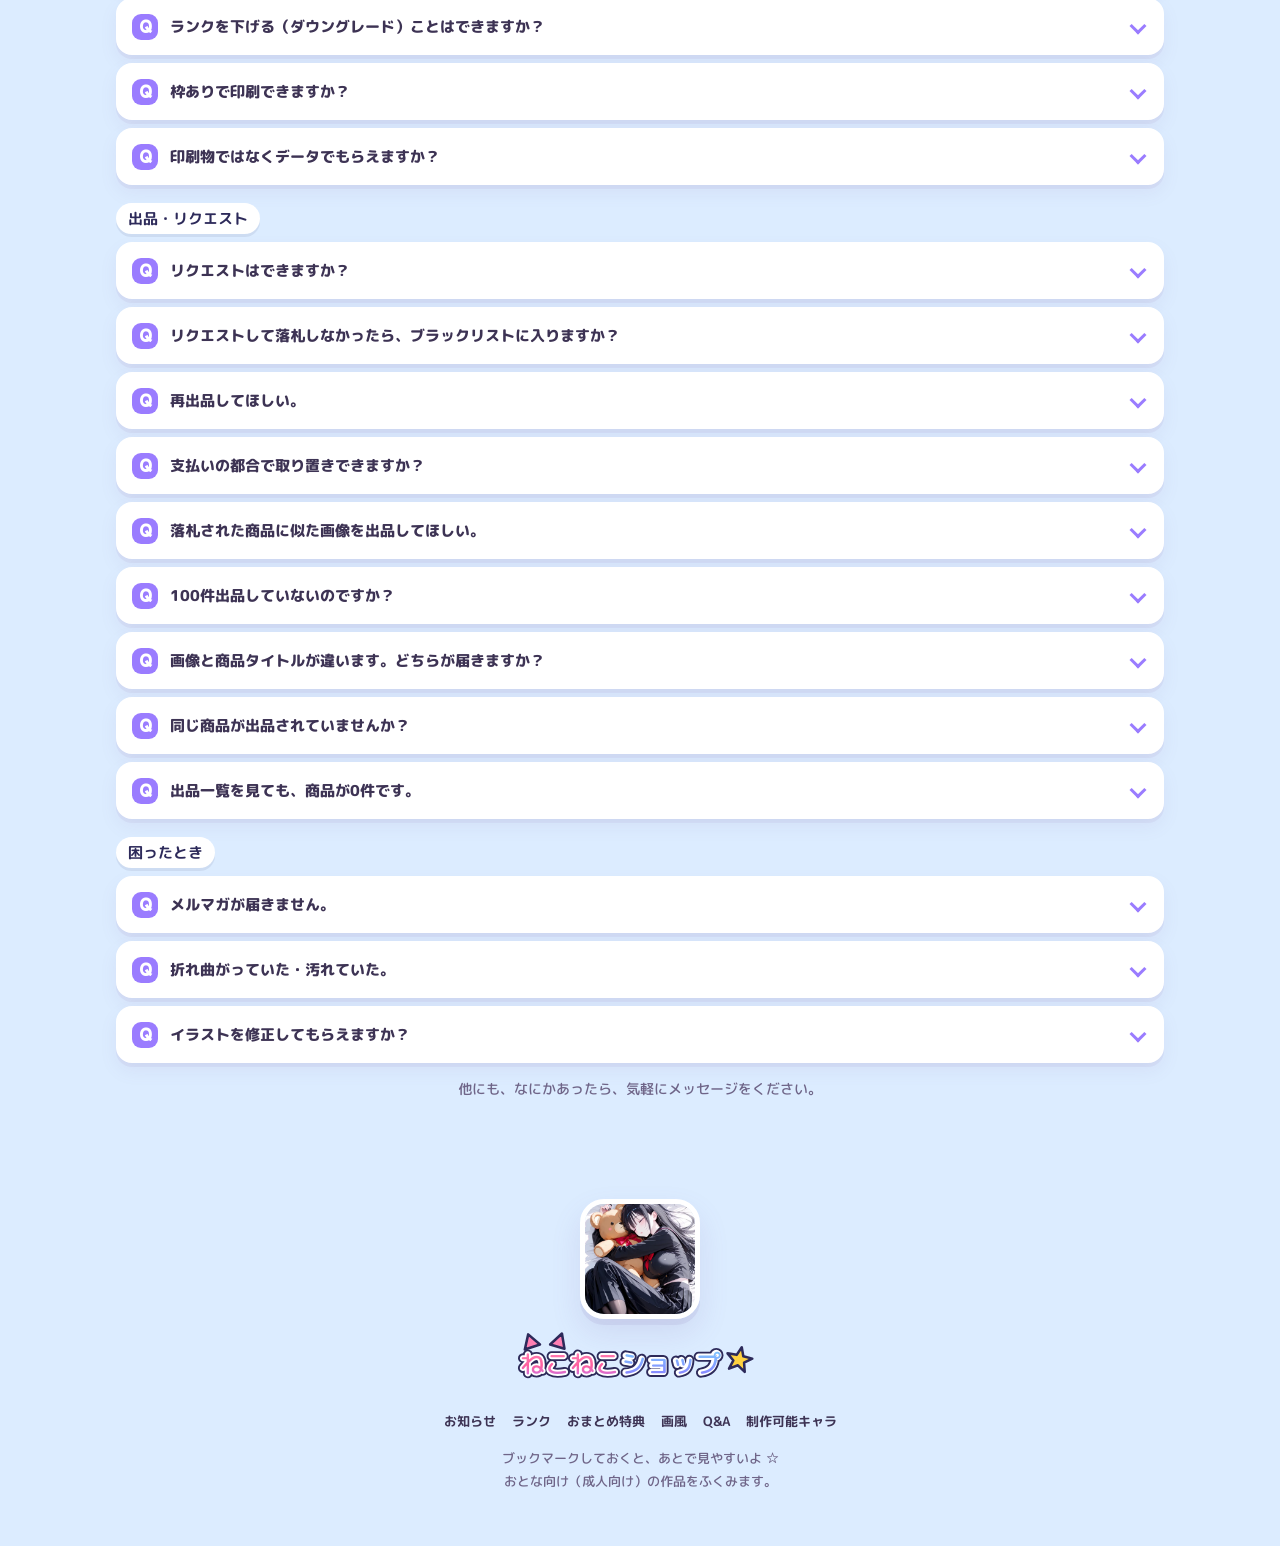
==== commit 71c8fbd1: "Add files via upload" ====
--- a/index.html
+++ b/index.html
@@ -182,8 +182,8 @@
     <div class="card">
       <!-- 新しいお知らせは一番上に追加してください -->
       <ul class="news">
+        <li><time>11/24</time><div><span class="new">NEW</span><a href="list.html#g-NEW">作れるキャラが13人増えました</a>　封神演義・逮捕しちゃうぞ・推しの子・転生ゴブリンだけど質問ある？ ほか</div></li>
         <li><time>11/21</time><div><a href="#style">画風</a>に「⑫ dm」「⑬ om」を追加しました</div></li>
-        <li><time>11/24</time><div><span class="new">NEW</span><a href="list.html#g-NEW">作れるキャラが13人増えました</a>　封神演義・逮捕しちゃうぞ・推しの子・転生ゴブリンだけど質問ある？ ほか</div></li>
         <li><time>11/21</time><div><span class="new">NEW</span><a href="#kinro">メルマガ限定キャンペーンを配信しました</a>　ご登録者さまだけの勤労特典（11/23まで）</div></li>
         <li><time>11/14</time><div><a href="list.html#g-NEW">作れるキャラが20人増えました</a>　彼女は友達ですか？恋人ですか？それともトメフレですか？・それでも町は廻っている・宇宙の騎士テッカマンブレード・それゆけ!宇宙戦艦ヤマモト・ヨーコ ほか</div></li>
         <li><time>11/3</time><div><a href="list.html#g-NEW">作れるキャラが15人増えました</a>　BLEACH Mirrors High・巨乳令嬢MC学園・大悪司・追放された転生重騎士はゲーム知識で無双する ほか</div></li>
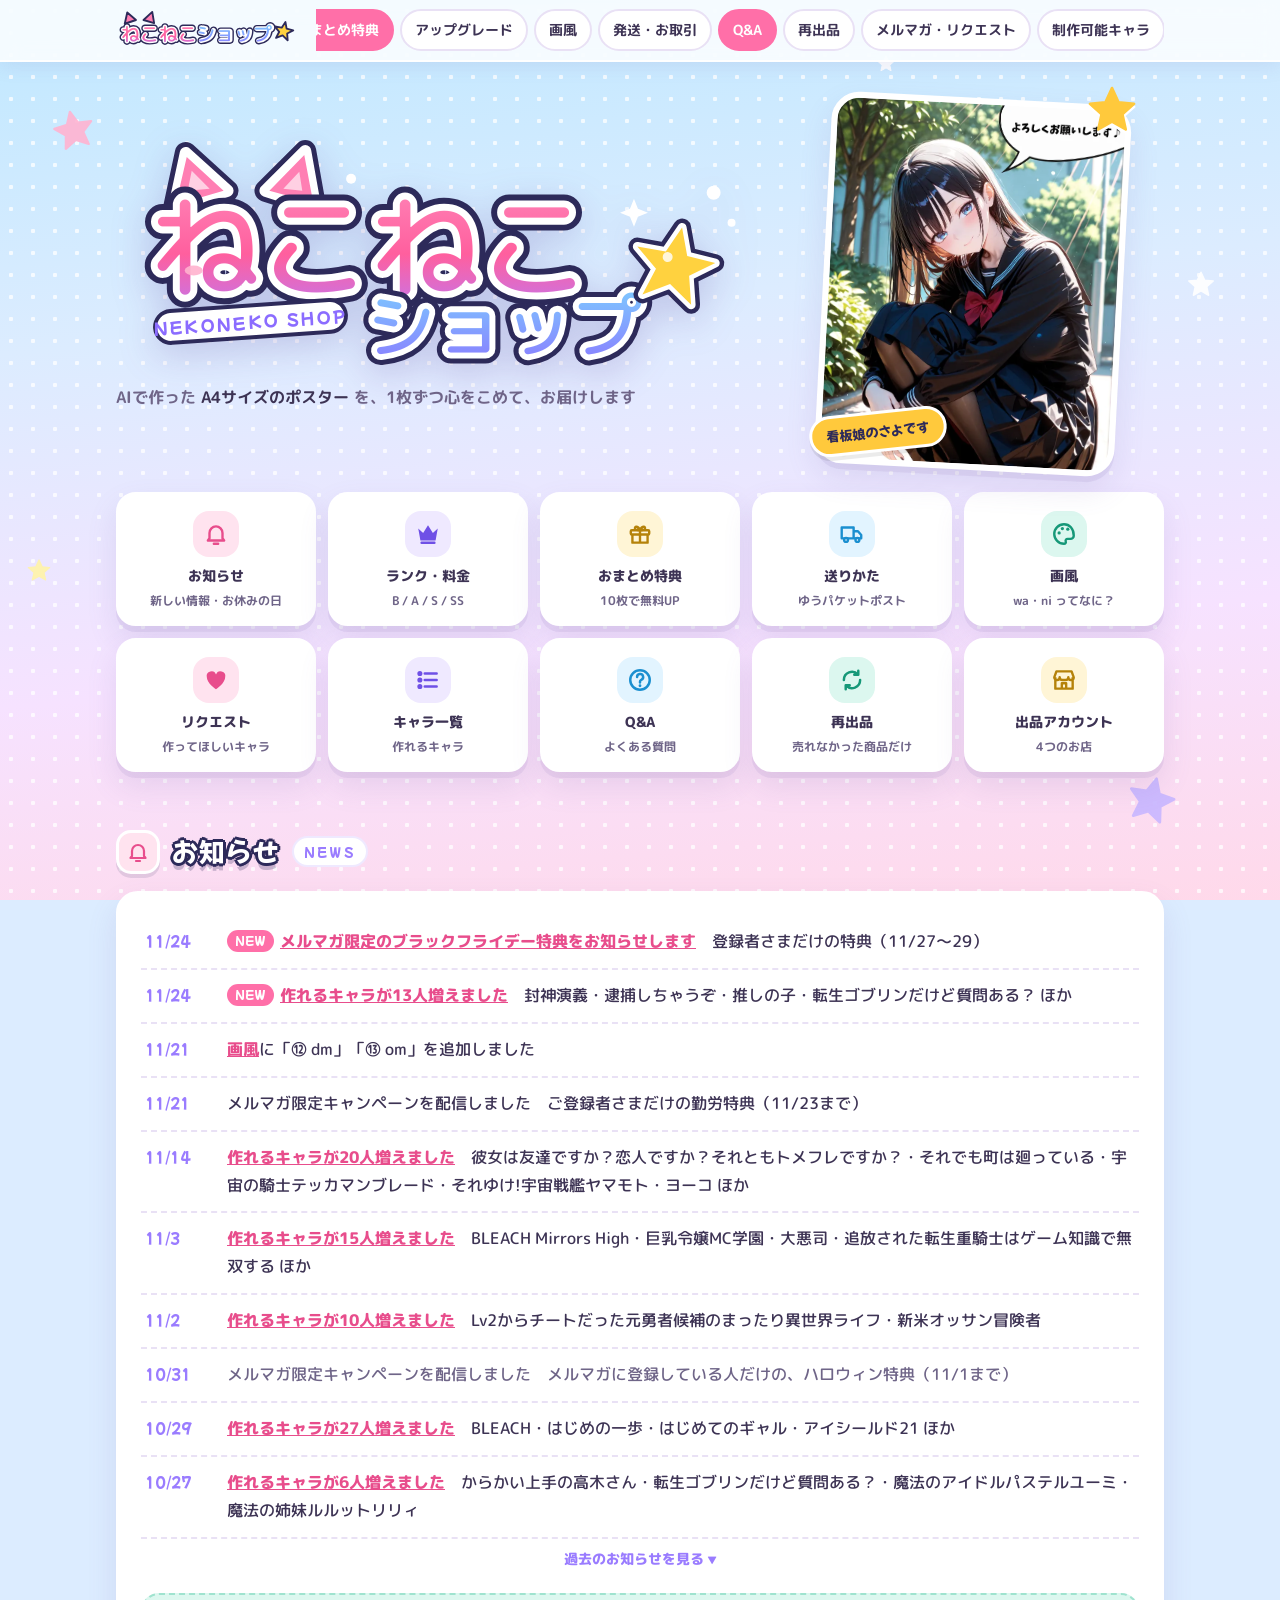
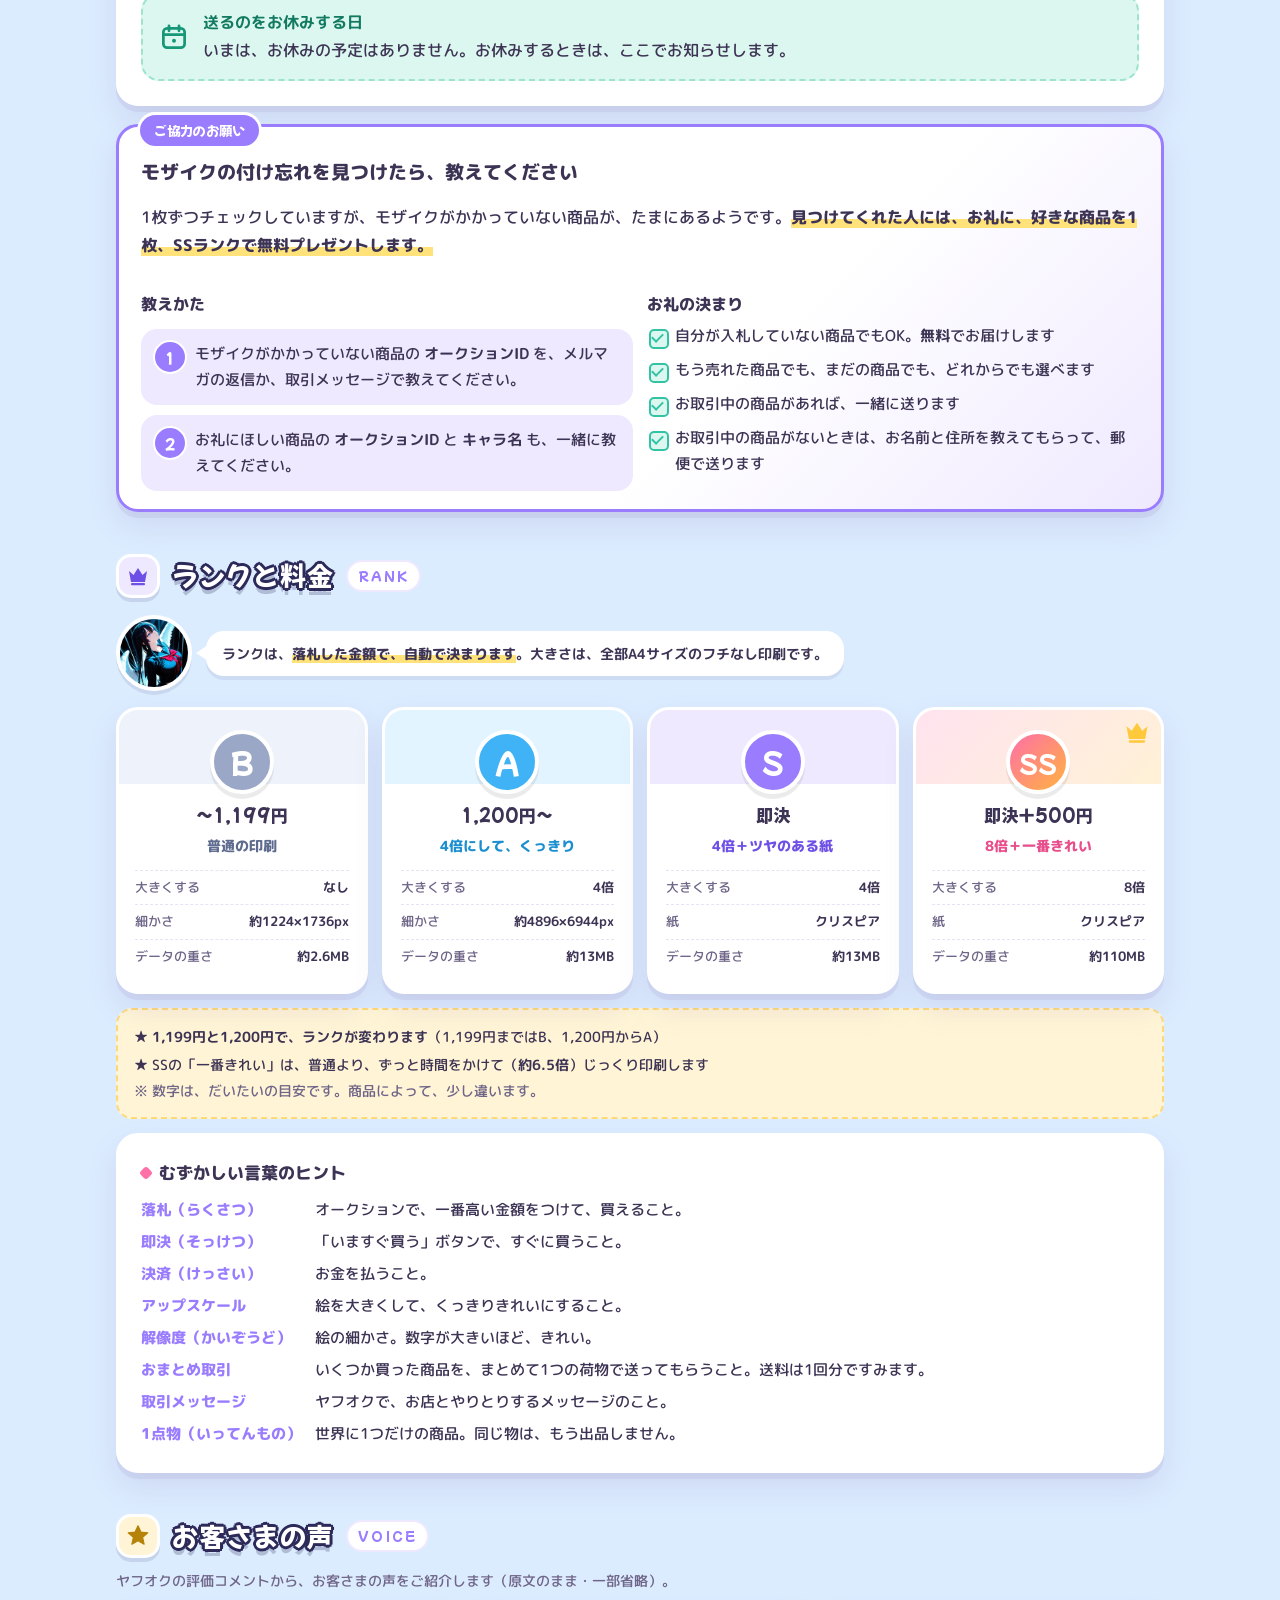
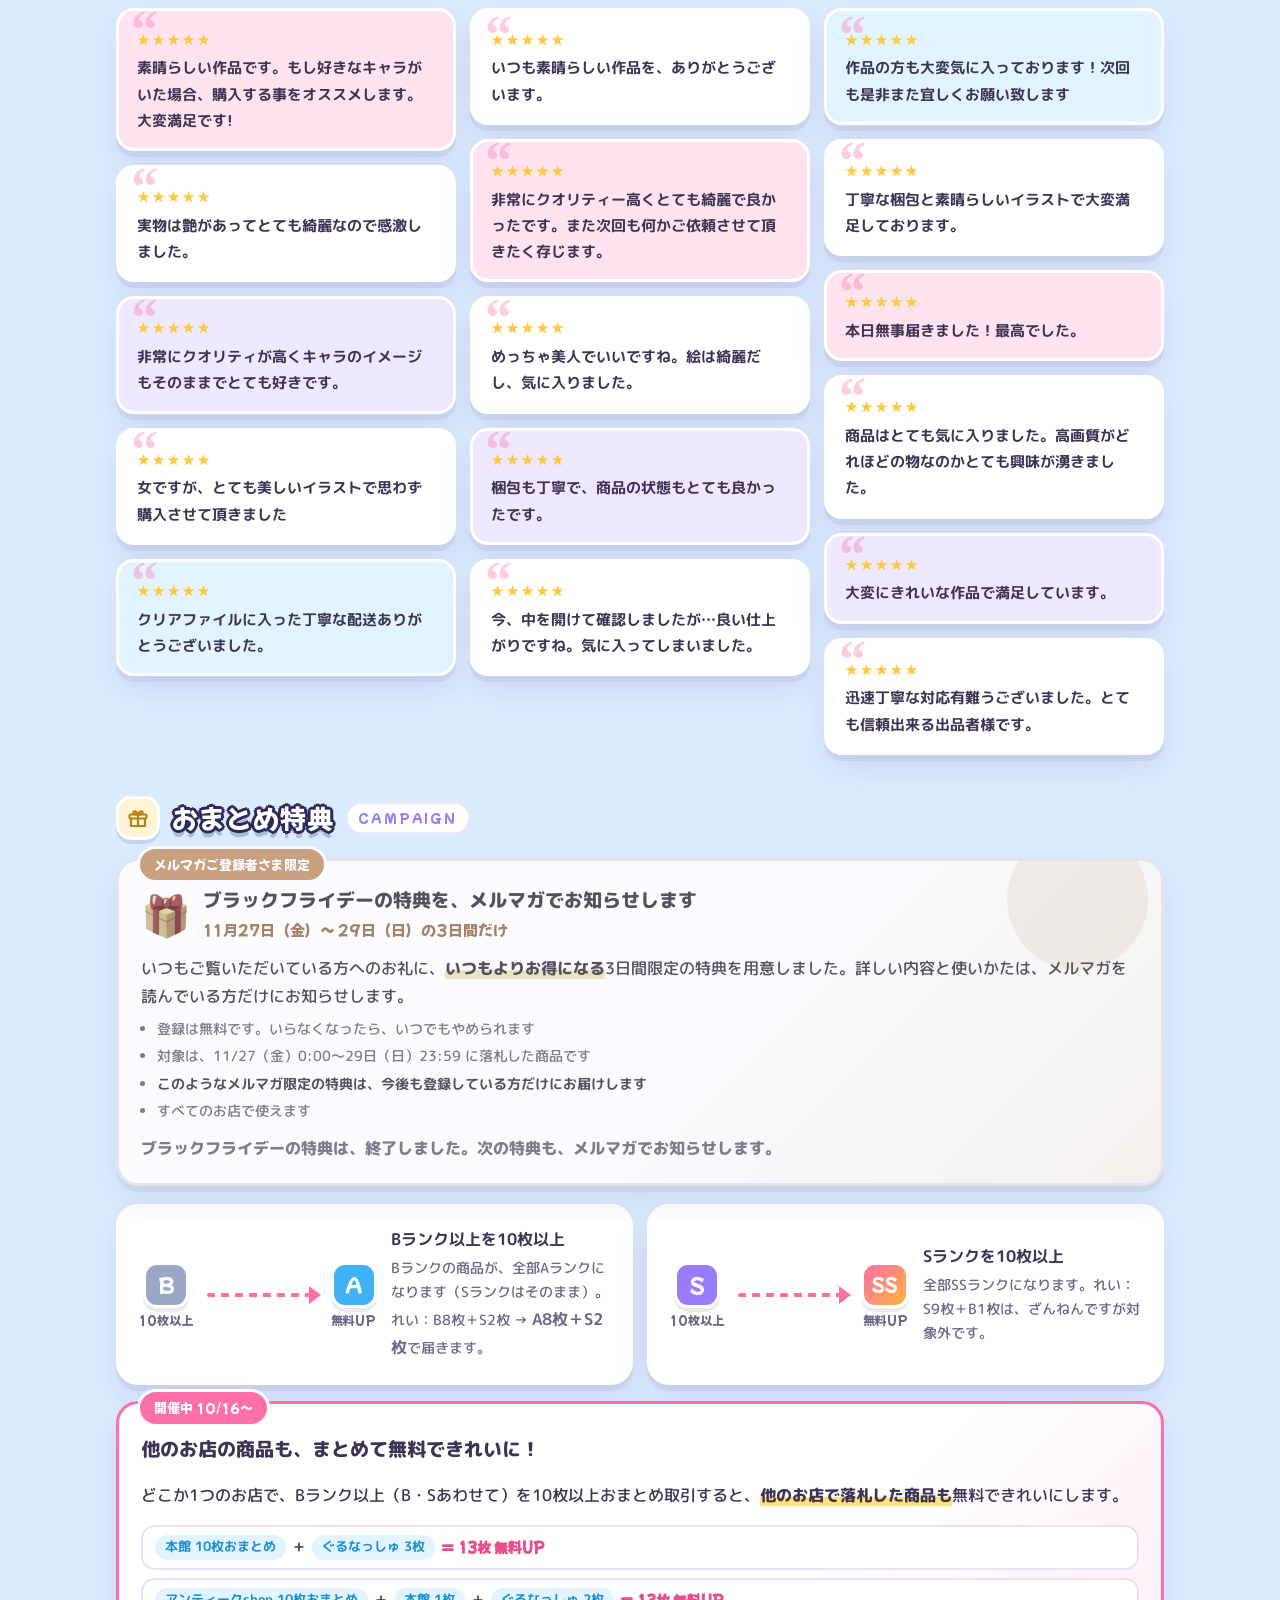
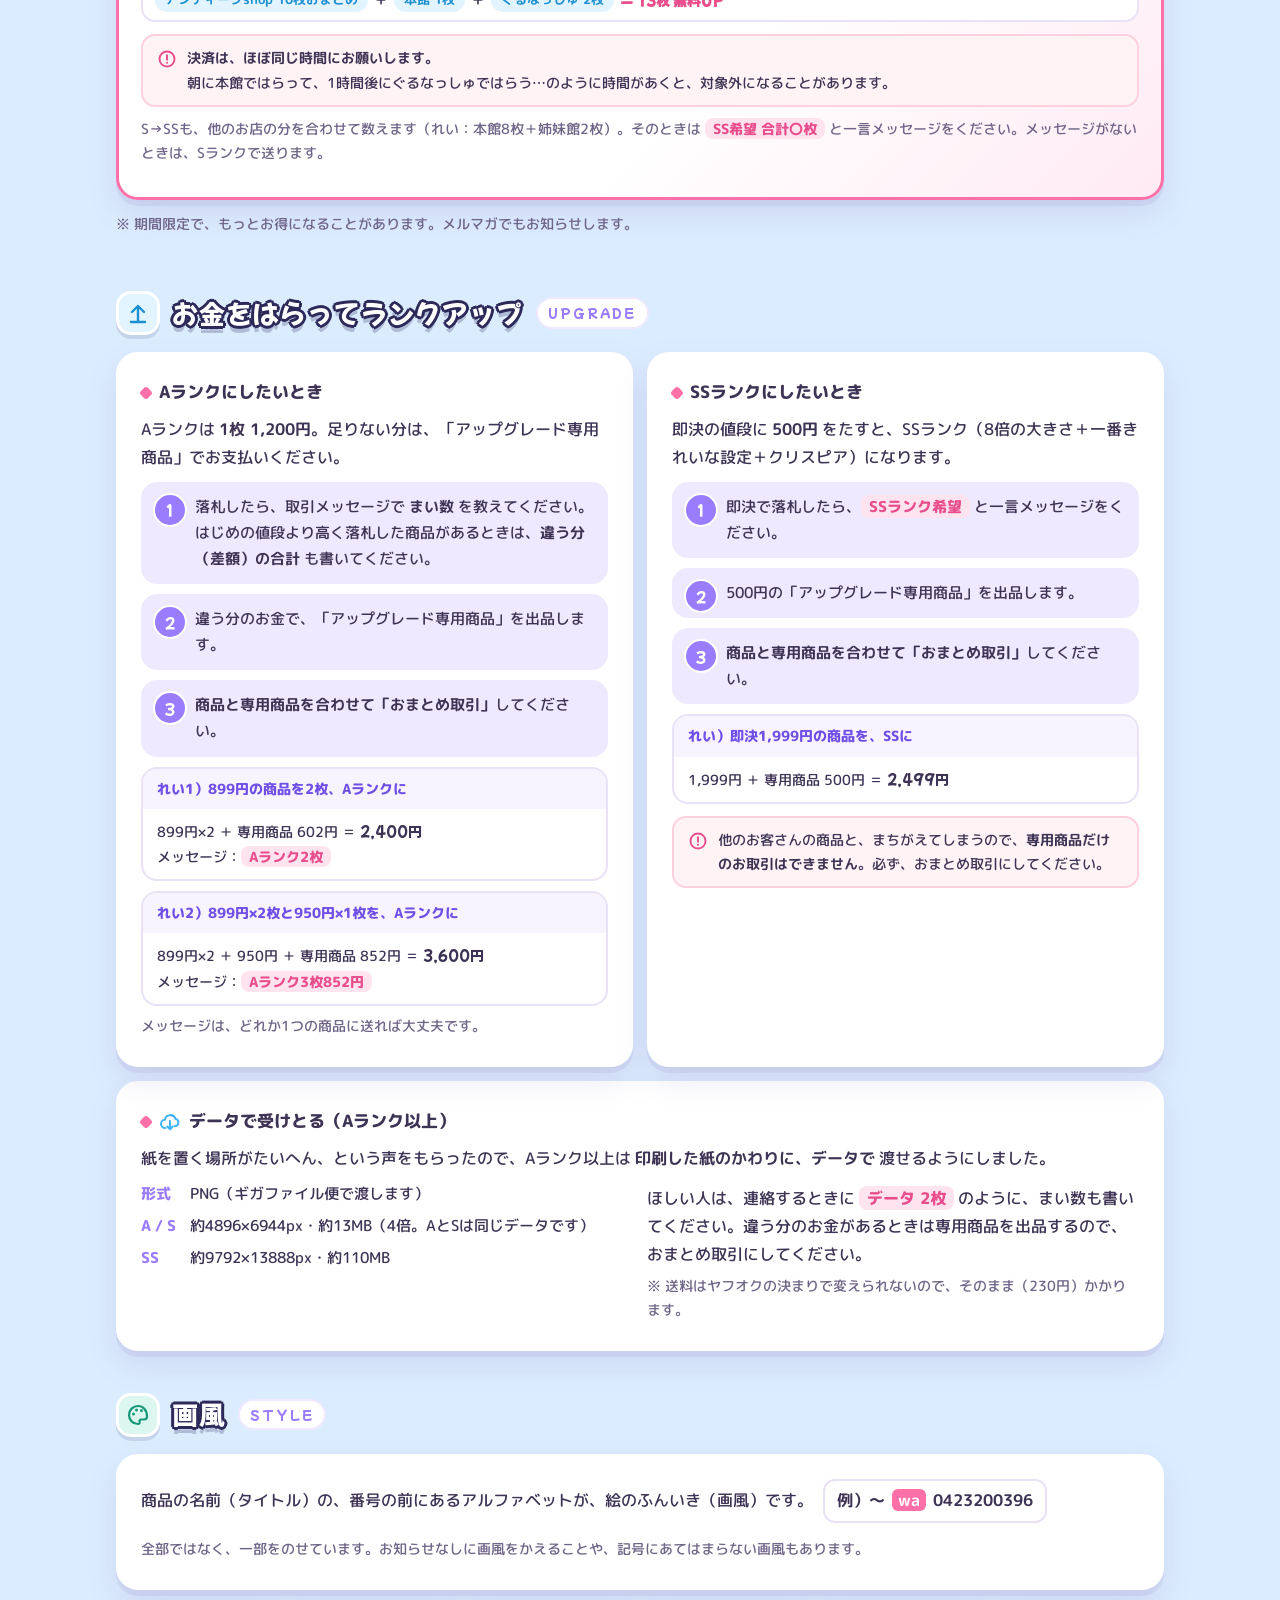
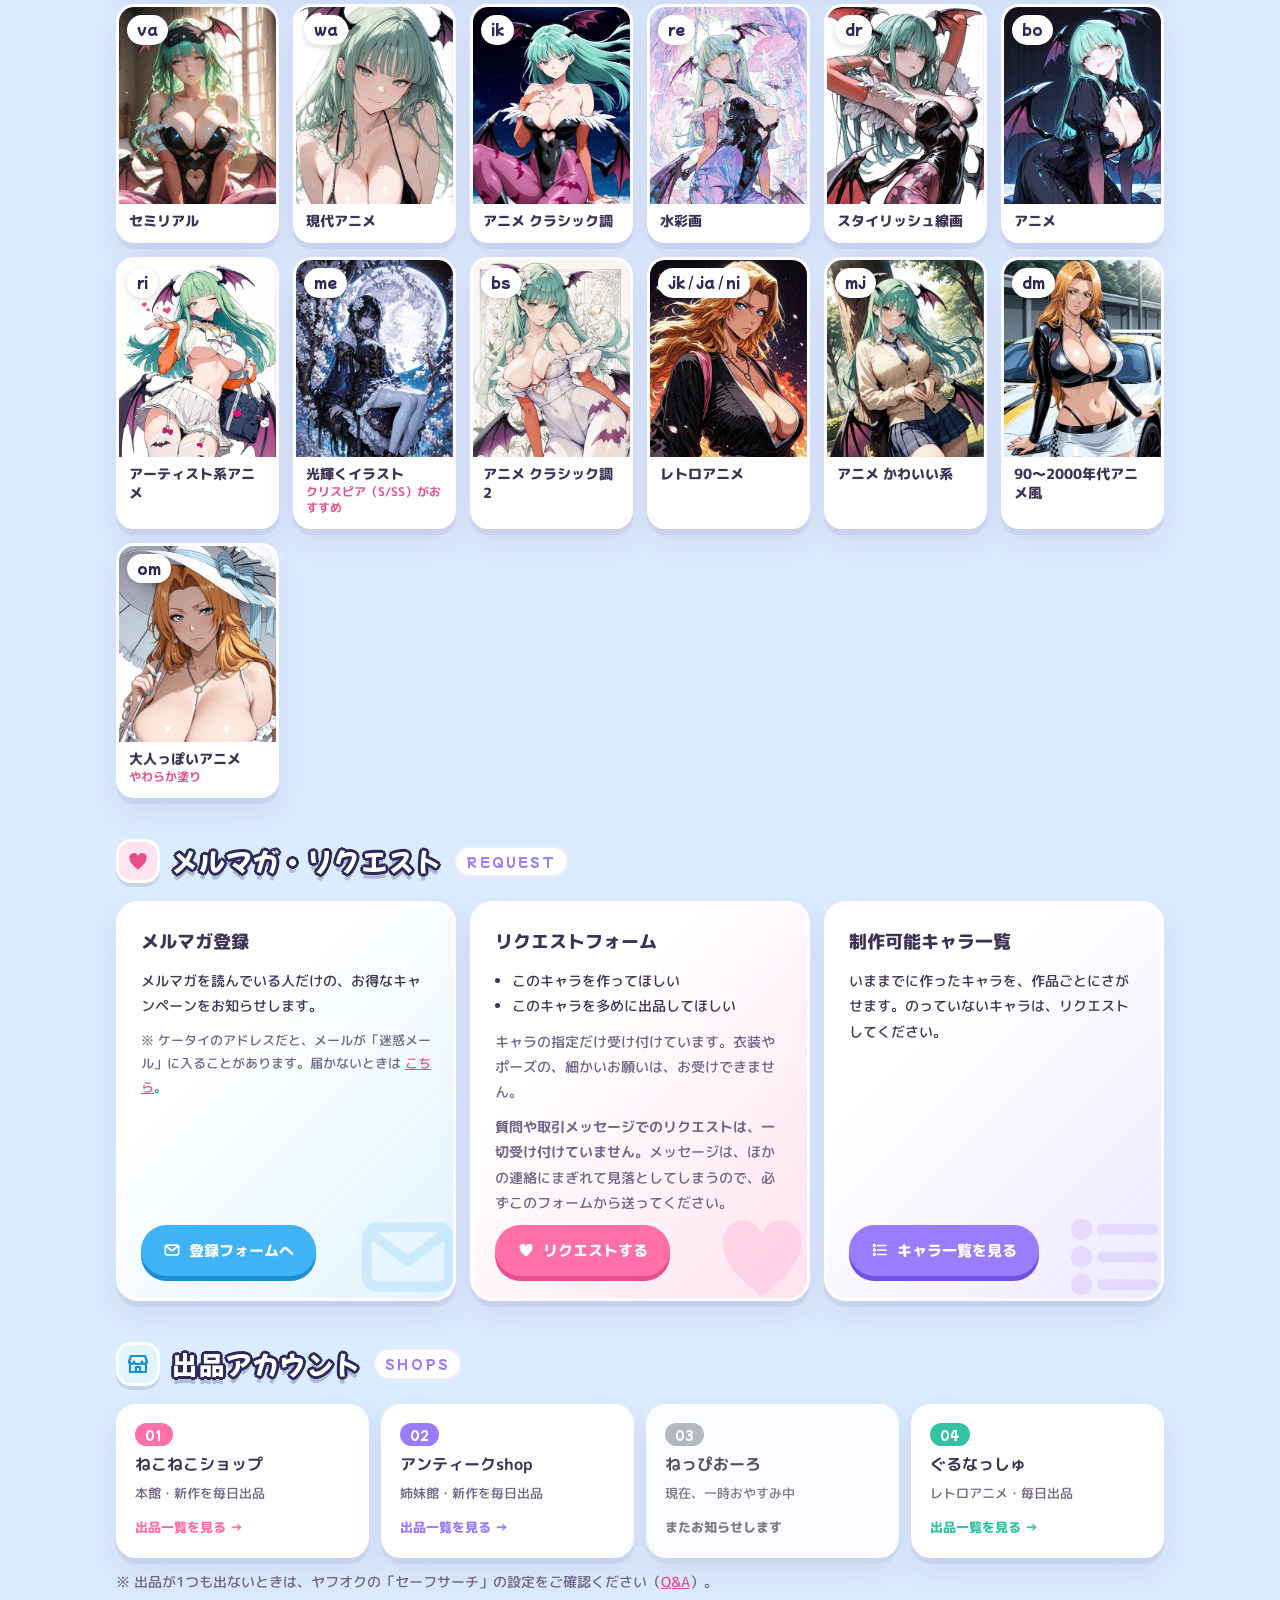
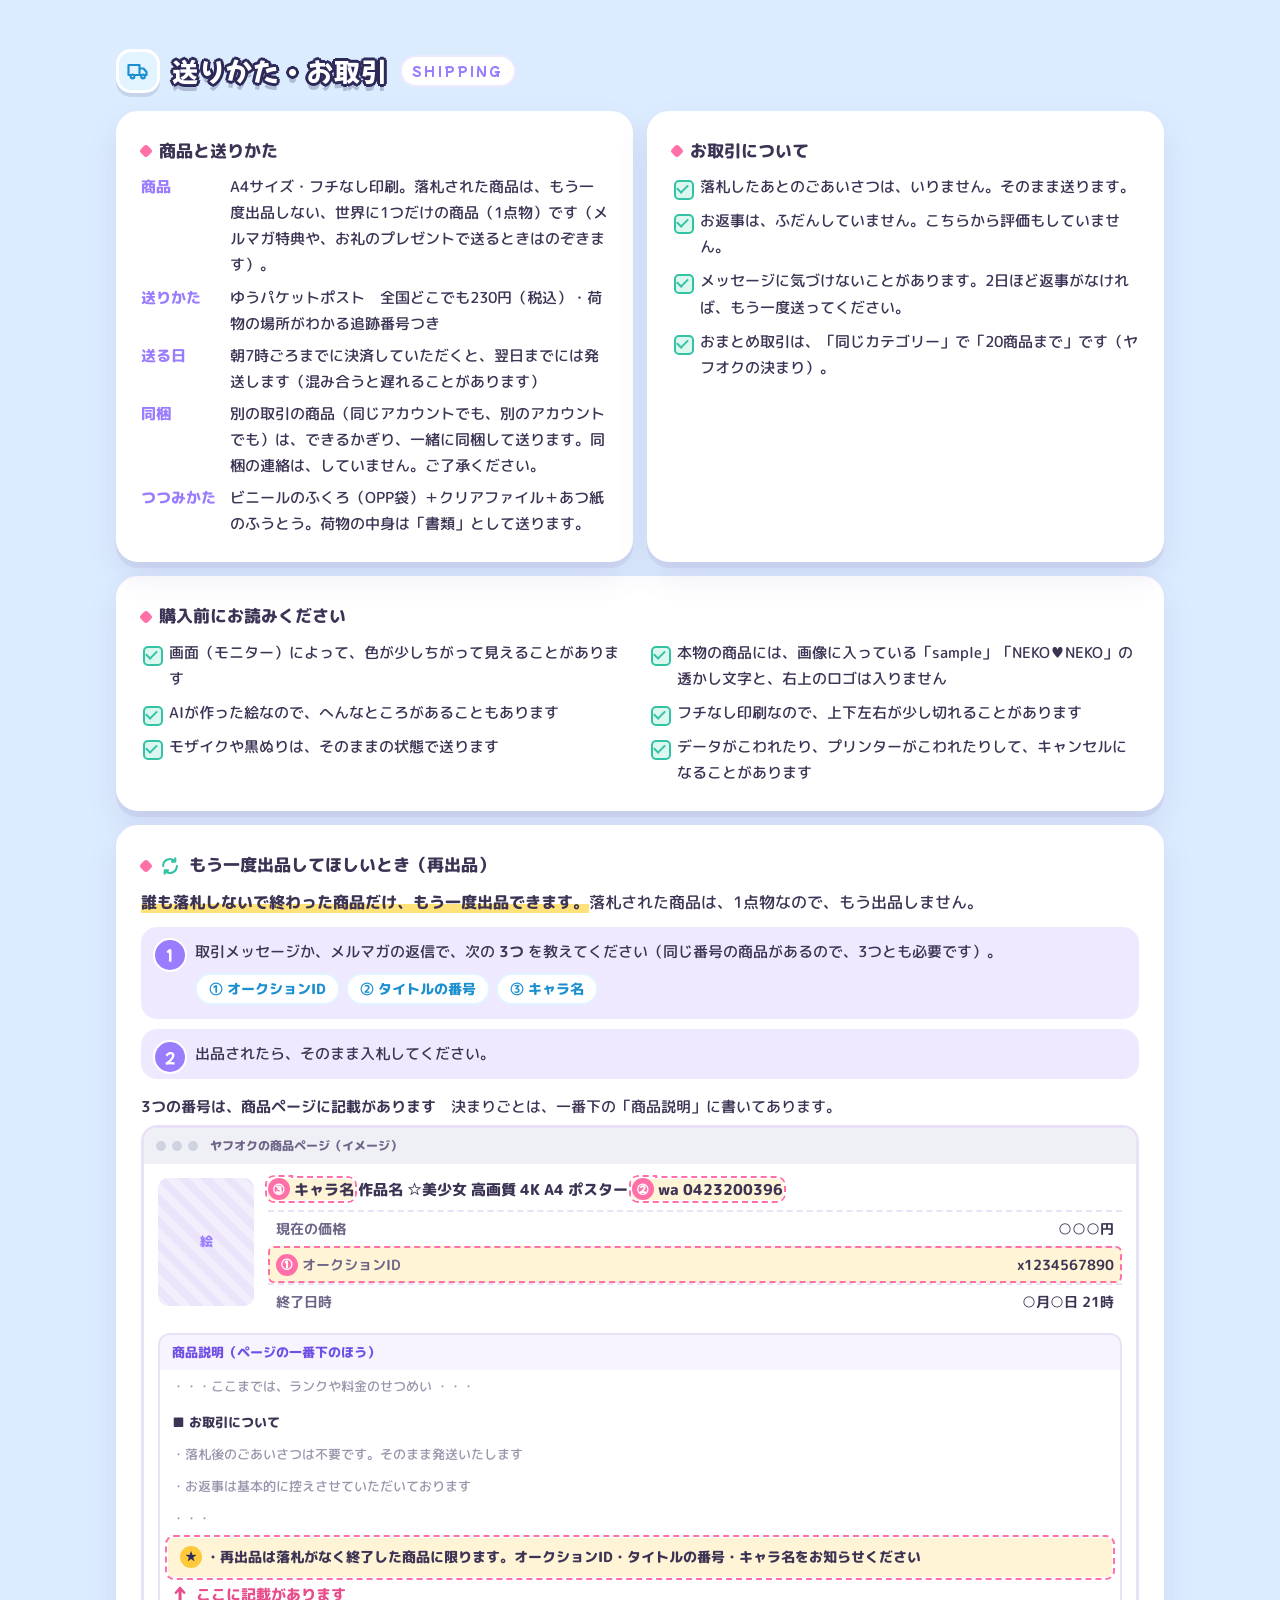
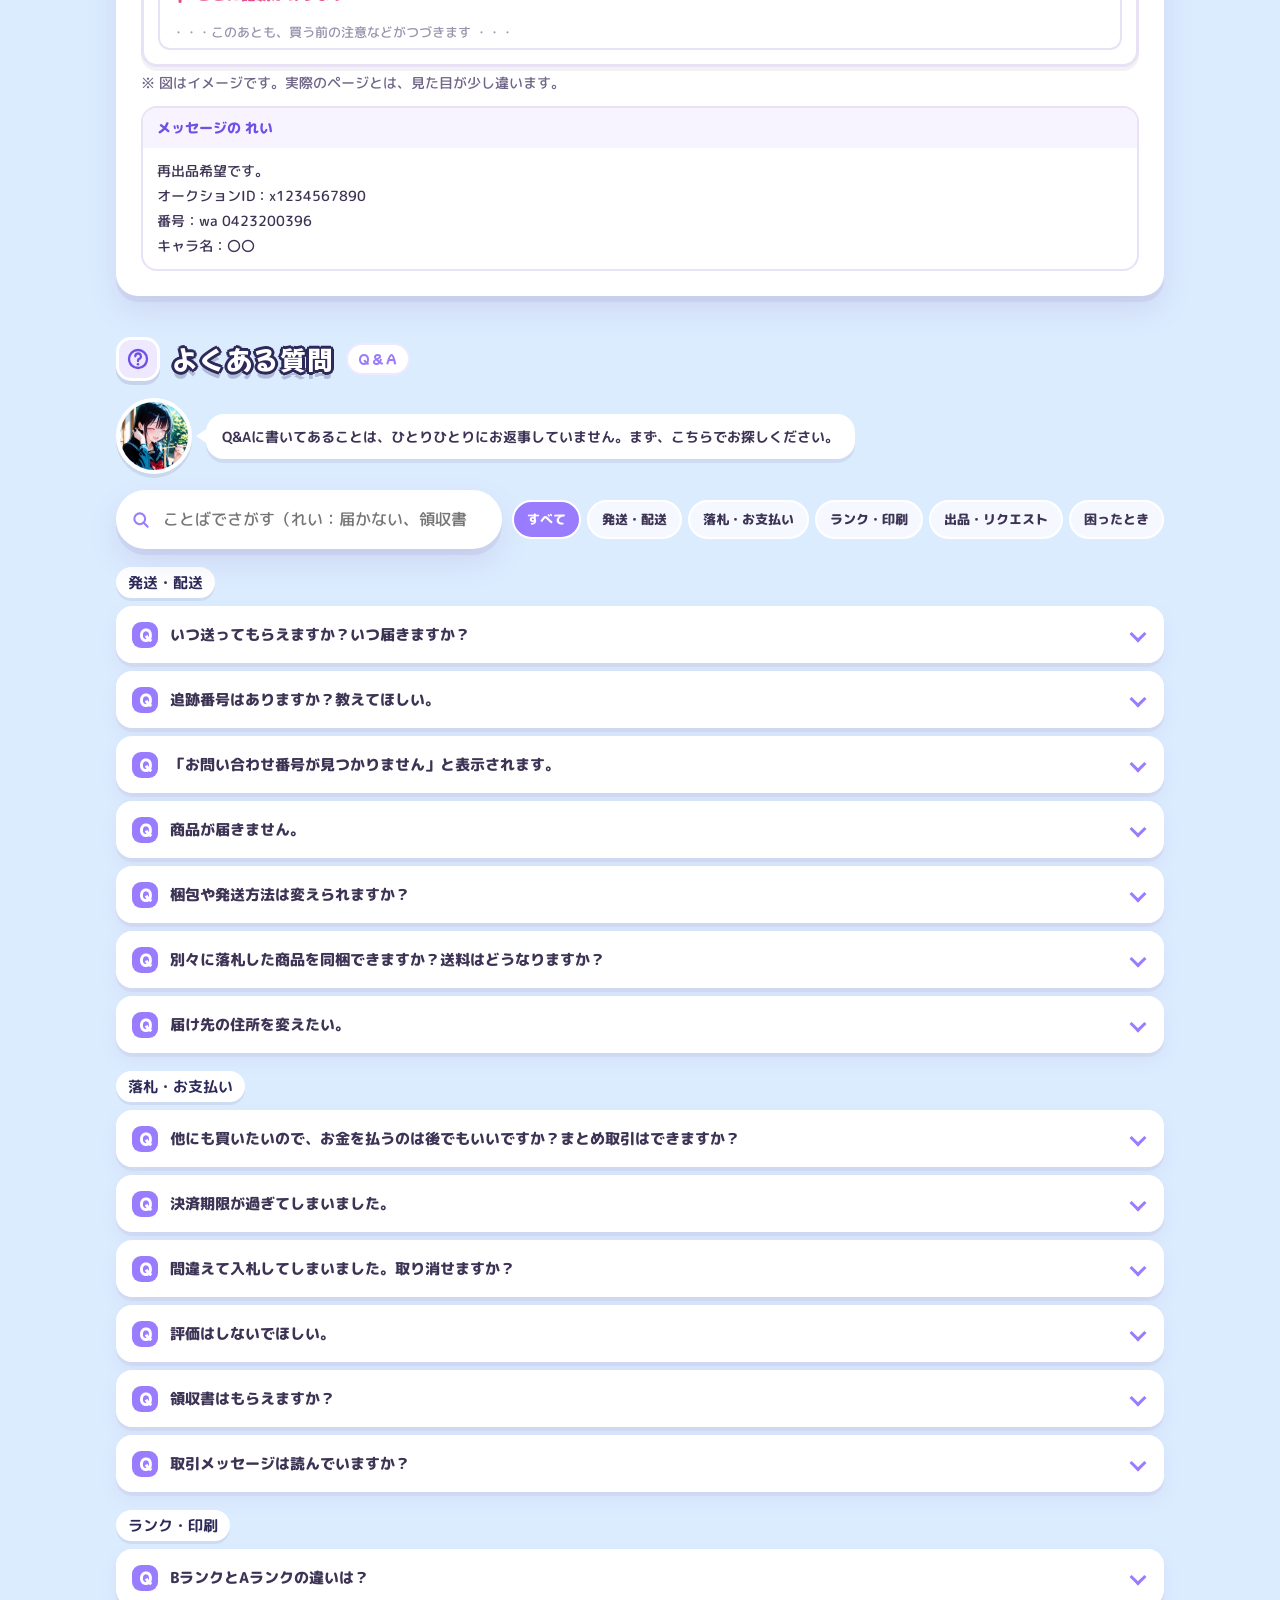
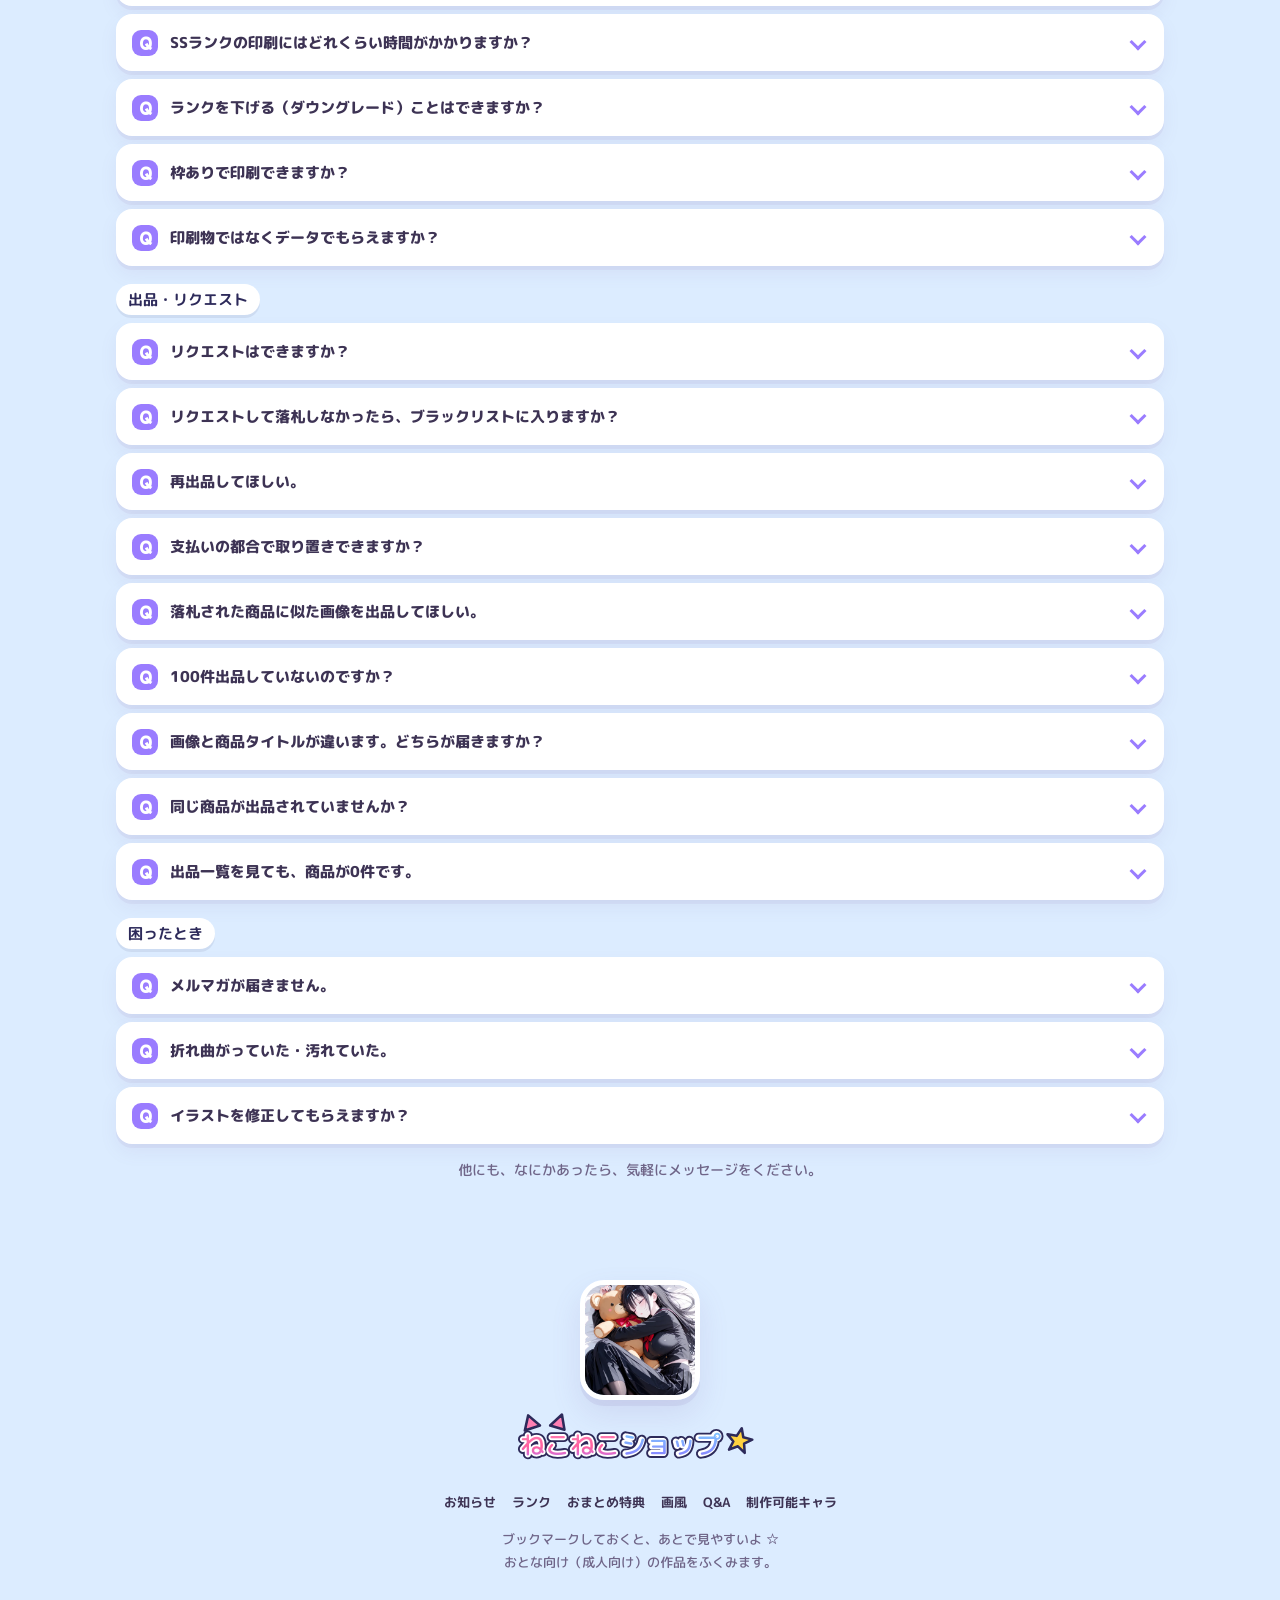
==== commit 2a1ea5ba: "Add files via upload" ====
--- a/index.html
+++ b/index.html
@@ -141,9 +141,9 @@
     <div class="hero-text">
       <div class="hero-logo"><svg viewBox="0 0 640 230" role="img" aria-label="ねこねこショップ☆"><use href="#logo-big"/></svg></div>
       <p class="hero-lead">AIで作った <b>A4サイズのポスター</b> を、1枚ずつ心をこめて、お届けします</p>
-      <a class="latest" href="#kinro" data-until="2026-11-24">
+      <a class="latest" href="#bf" data-until="2026-11-30">
         <span class="badge">PICK UP</span>
-        <span class="t">11/23まで　メルマガ登録者さま限定の勤労特典を配信中</span>
+        <span class="t">11/27〜29　メルマガ登録者さま限定のブラックフライデー特典</span>
         <span class="go"><svg width="16" height="16" style="transform:rotate(90deg)"><use href="#i-top"/></svg></span>
       </a>
     </div>
@@ -182,9 +182,10 @@
     <div class="card">
       <!-- 新しいお知らせは一番上に追加してください -->
       <ul class="news">
+        <li><time>11/24</time><div><span class="new">NEW</span><a href="#bf">メルマガ限定のブラックフライデー特典をお知らせします</a>　登録者さまだけの特典（11/27〜29）</div></li>
         <li><time>11/24</time><div><span class="new">NEW</span><a href="list.html#g-NEW">作れるキャラが13人増えました</a>　封神演義・逮捕しちゃうぞ・推しの子・転生ゴブリンだけど質問ある？ ほか</div></li>
         <li><time>11/21</time><div><a href="#style">画風</a>に「⑫ dm」「⑬ om」を追加しました</div></li>
-        <li><time>11/21</time><div><span class="new">NEW</span><a href="#kinro">メルマガ限定キャンペーンを配信しました</a>　ご登録者さまだけの勤労特典（11/23まで）</div></li>
+        <li><time>11/21</time><div>メルマガ限定キャンペーンを配信しました　ご登録者さまだけの勤労特典（11/23まで）</div></li>
         <li><time>11/14</time><div><a href="list.html#g-NEW">作れるキャラが20人増えました</a>　彼女は友達ですか？恋人ですか？それともトメフレですか？・それでも町は廻っている・宇宙の騎士テッカマンブレード・それゆけ!宇宙戦艦ヤマモト・ヨーコ ほか</div></li>
         <li><time>11/3</time><div><a href="list.html#g-NEW">作れるキャラが15人増えました</a>　BLEACH Mirrors High・巨乳令嬢MC学園・大悪司・追放された転生重騎士はゲーム知識で無双する ほか</div></li>
         <li><time>11/2</time><div><a href="list.html#g-NEW">作れるキャラが10人増えました</a>　Lv2からチートだった元勇者候補のまったり異世界ライフ・新米オッサン冒険者</div></li>
@@ -333,26 +334,27 @@
     <div class="sec-title"><span class="ic c-sun"><svg><use href="#i-gift"/></svg></span><h2>おまとめ特典</h2><span class="en">CAMPAIGN</span></div>
 
     <!-- メルマガ限定ハロウィン特典（10/31〜11/1）。中身・合言葉はメルマガだけで伝える。HPは登録したくなる案内のみ -->
-    <div class="hw" id="kinro" data-until="2026-11-24">
+    <div class="hw" id="bf" data-until="2026-11-30">
   <span class="ribbon">メルマガご登録者さま限定</span>
   <div class="hw-head">
     <span class="hw-ic" aria-hidden="true">🎁</span>
     <div>
-      <h3>勤労感謝の特典を、メルマガで配信しました</h3>
-      <p class="hw-date">11月21日（土）〜 23日（月・祝）の3日間だけ</p>
-    </div>
-  </div>
-  <p style="margin:12px 0 6px">いつも見てくれる人へのお礼に、<span class="mark">いつもよりお得になる</span>3日間だけの特典を用意しました。詳しい内容と使いかたは、メルマガを読んでいる人だけにお知らせしています。</p>
+      <h3>ブラックフライデーの特典を、メルマガでお知らせします</h3>
+      <p class="hw-date">11月27日（金）〜 29日（日）の3日間だけ</p>
+    </div>
+  </div>
+  <p style="margin:12px 0 6px">いつもご覧いただいている方へのお礼に、<span class="mark">いつもよりお得になる</span>3日間限定の特典を用意しました。詳しい内容と使いかたは、メルマガを読んでいる方だけにお知らせします。</p>
   <ul class="hw-notes">
     <li>登録は無料です。いらなくなったら、いつでもやめられます</li>
-    <li><b>こういう特典は、これからも、登録している人だけにお届けします</b></li>
+    <li>対象は、11/27（金）0:00〜29日（日）23:59 に落札した商品です</li>
+    <li><b>このようなメルマガ限定の特典は、今後も登録している方だけにお届けします</b></li>
     <li>すべてのお店で使えます</li>
   </ul>
   <div class="hw-cta">
     <p><b>お得な特典を見逃さないよう、ぜひご登録ください</b></p>
     <a class="btn sky" href="https://docs.google.com/forms/d/e/1FAIpQLSff_8JDBhhR4v01TJLgXbiaox4jvobafaizHJTGWckNsbKI6Q/viewform" target="_blank" rel="noopener"><svg><use href="#i-mail"/></svg>メルマガに登録する</a>
   </div>
-  <p class="hw-end">勤労感謝の特典は、おわりました。次の特典も、メルマガでお知らせします。</p>
+  <p class="hw-end">ブラックフライデーの特典は、終了しました。次の特典も、メルマガでお知らせします。</p>
 </div>
     <div class="grid2">
       <div class="perk">
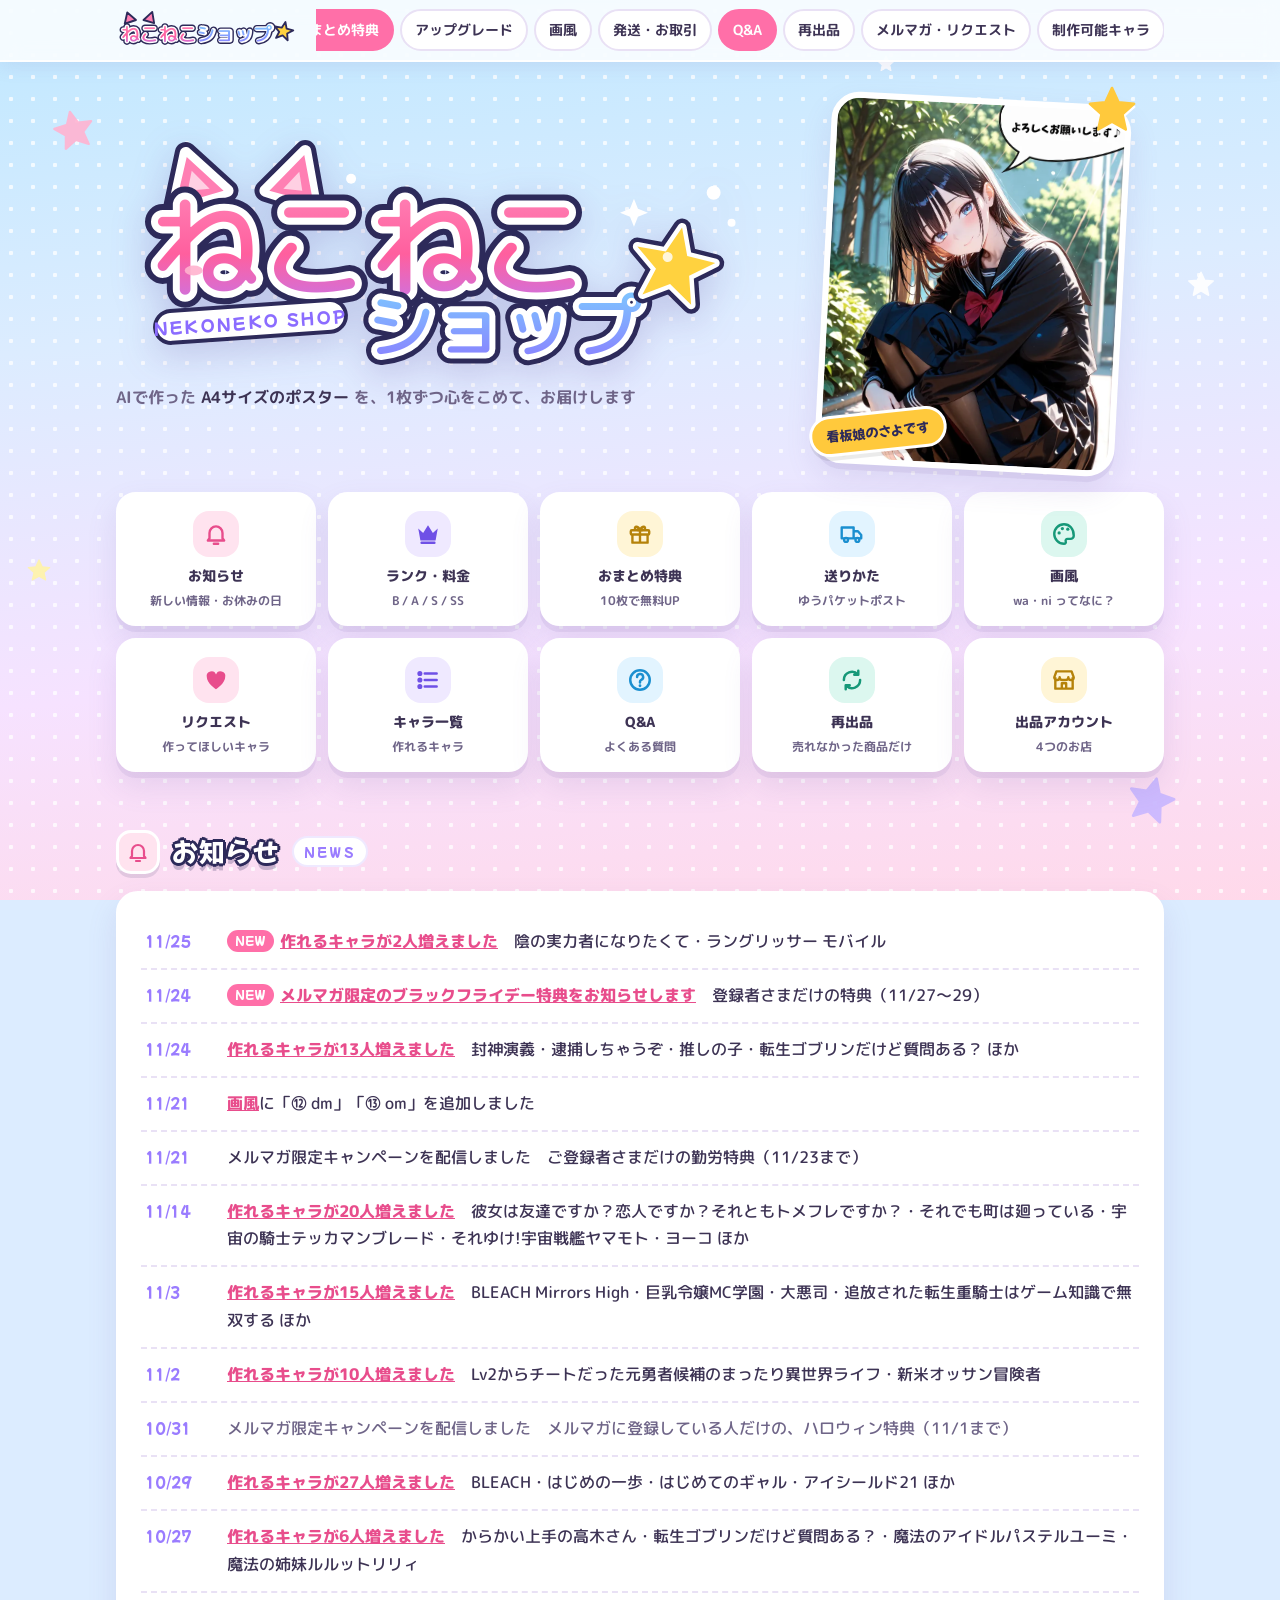
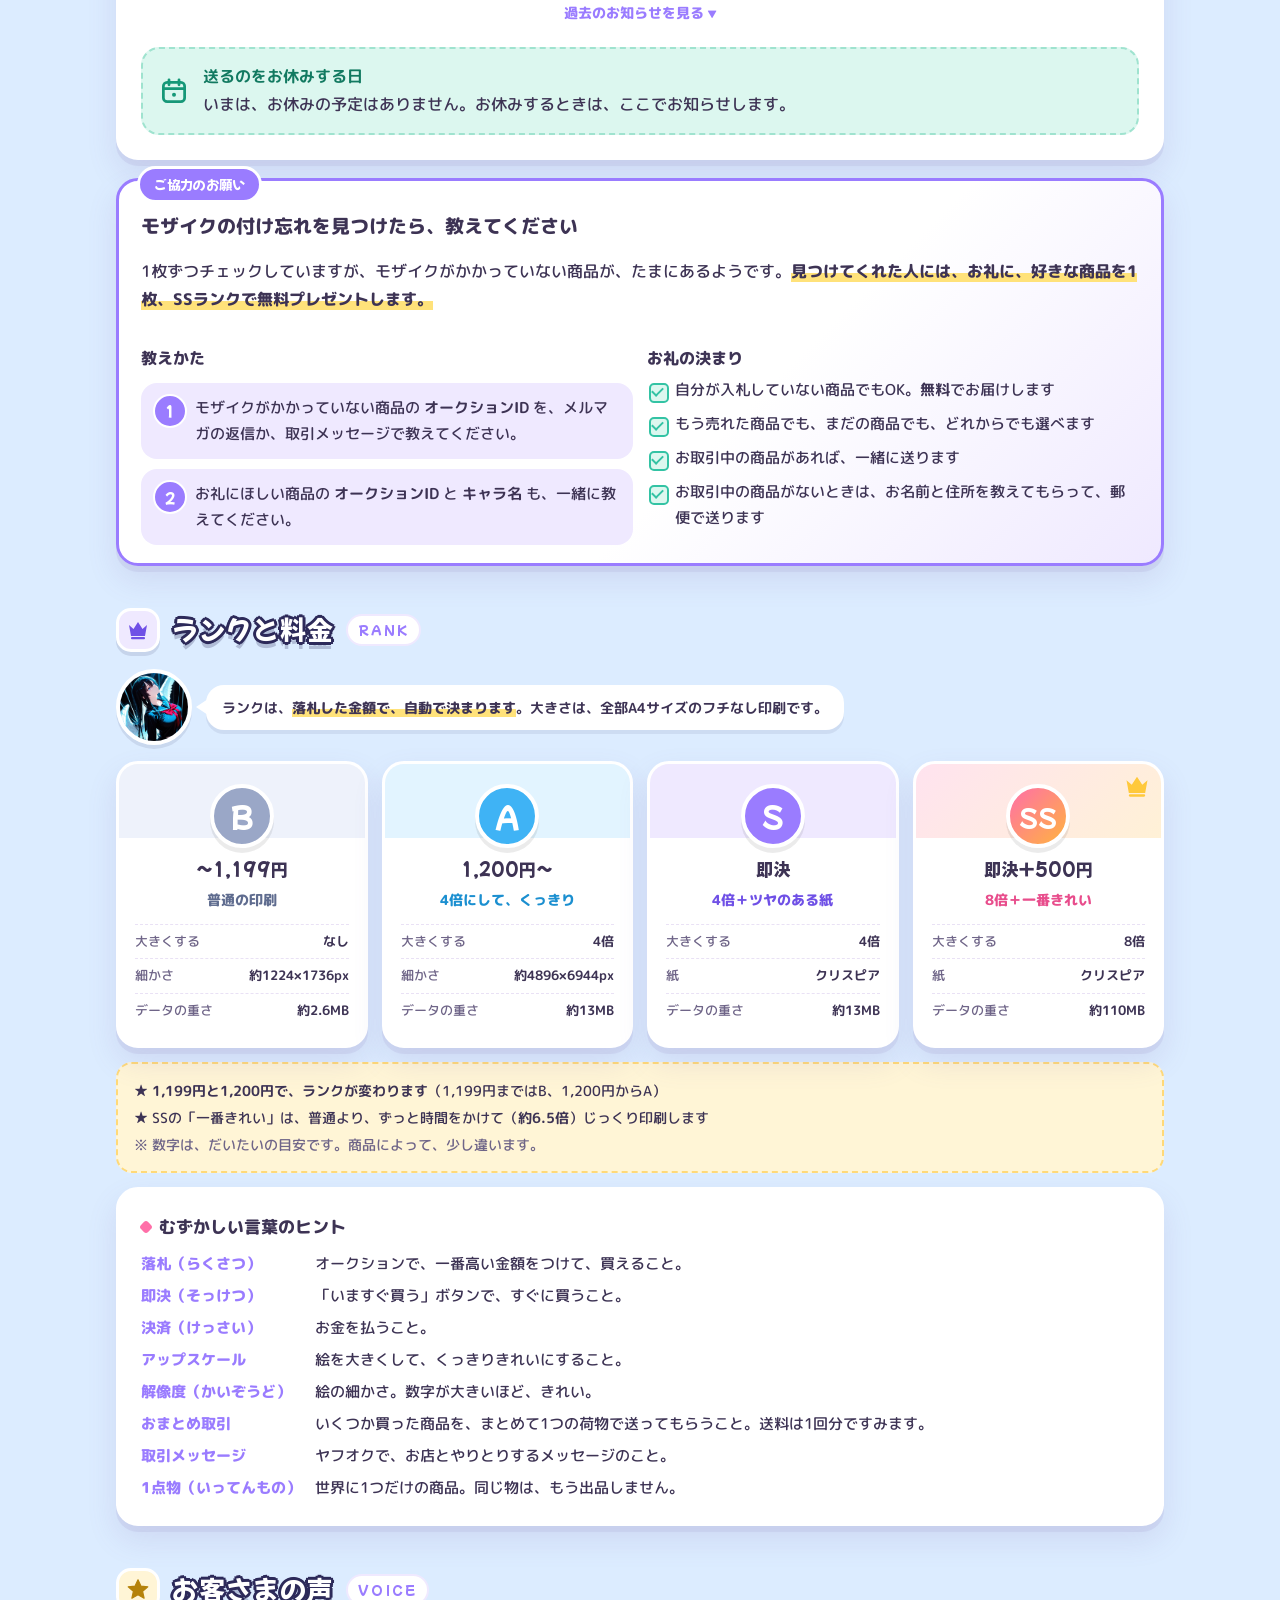
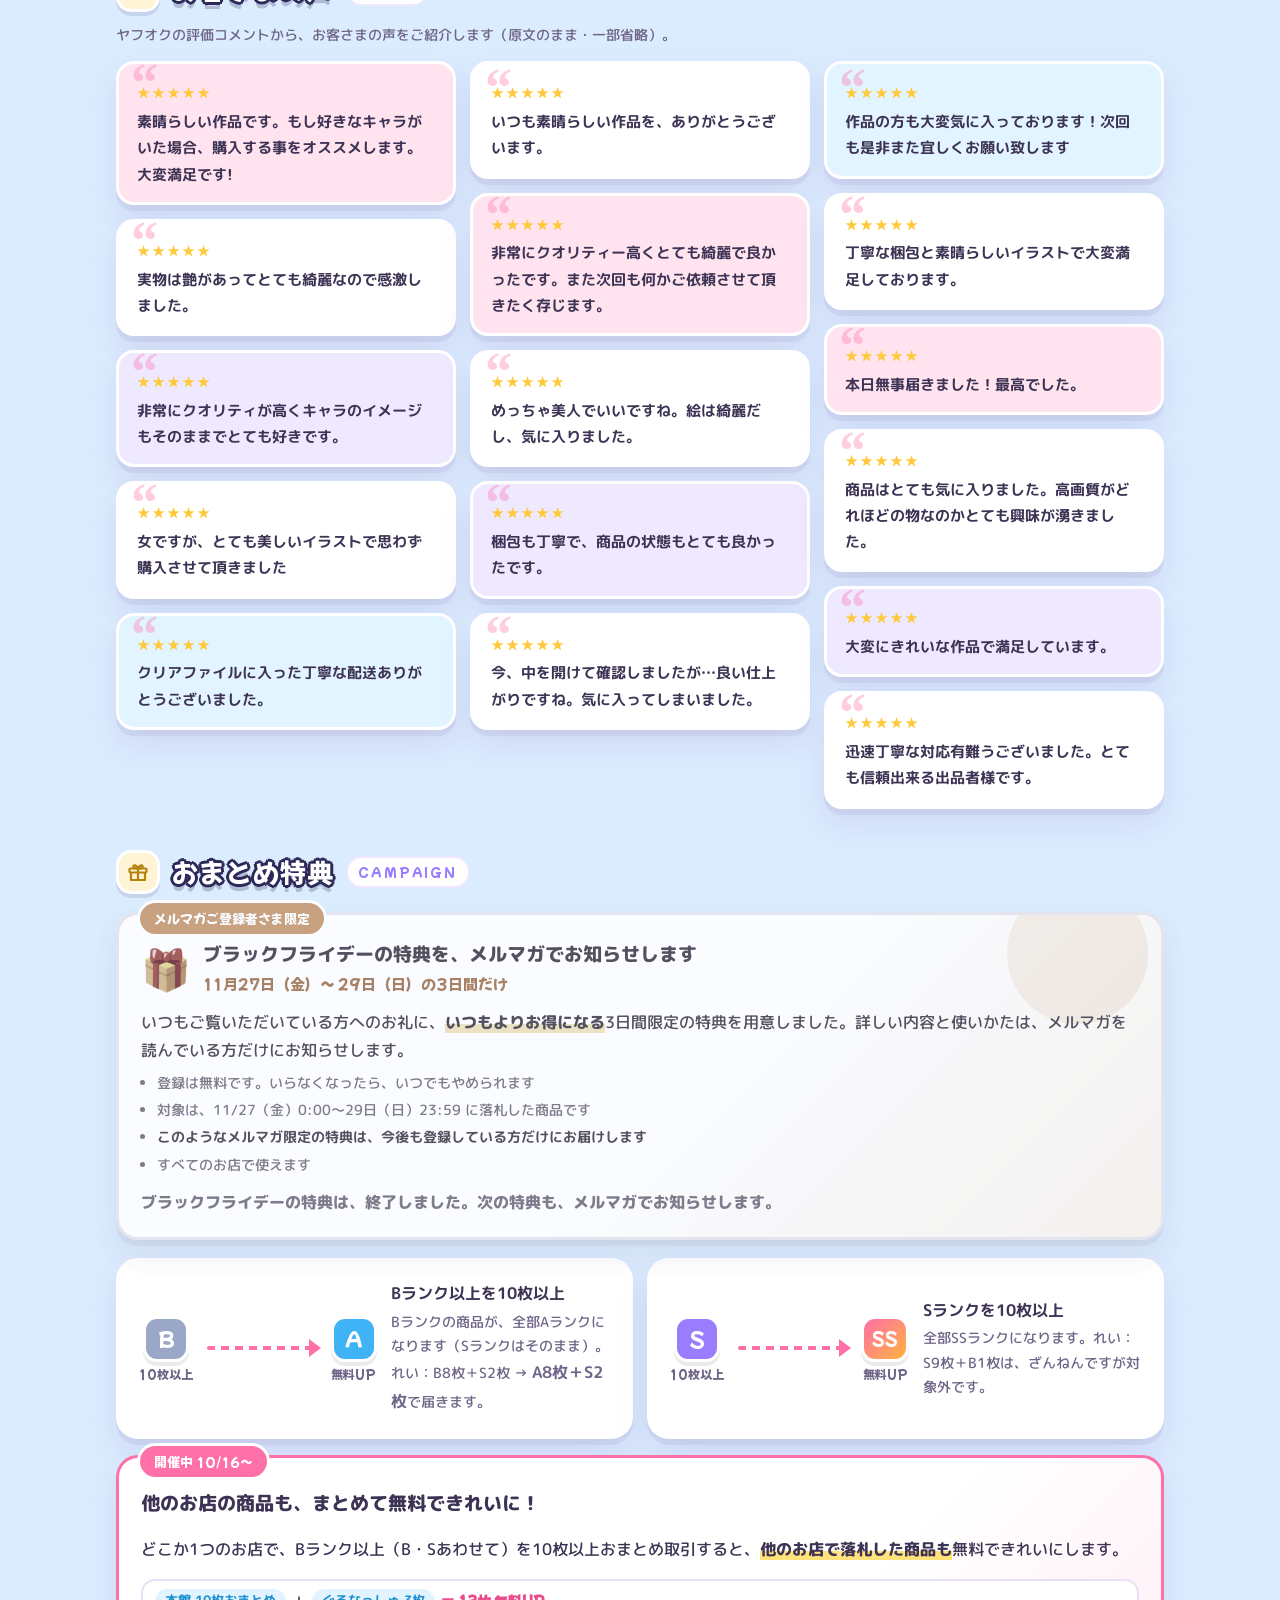
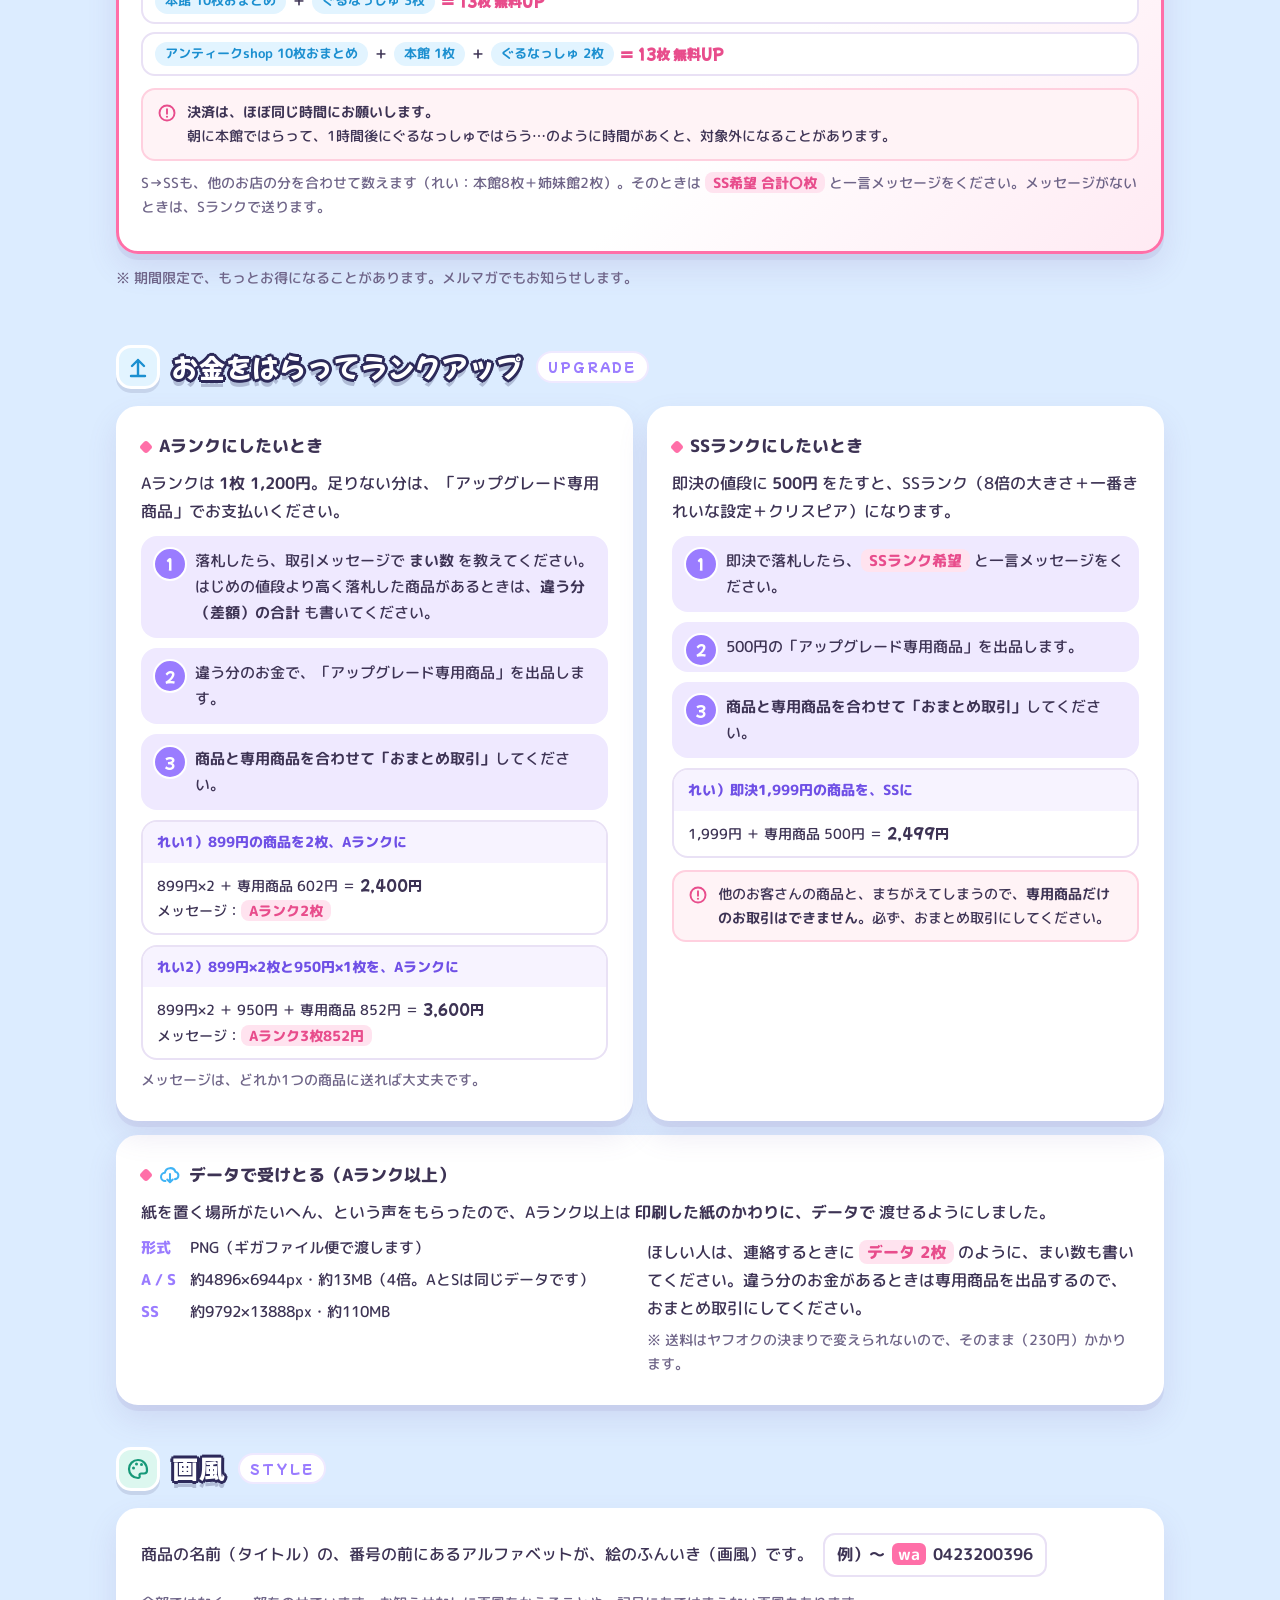
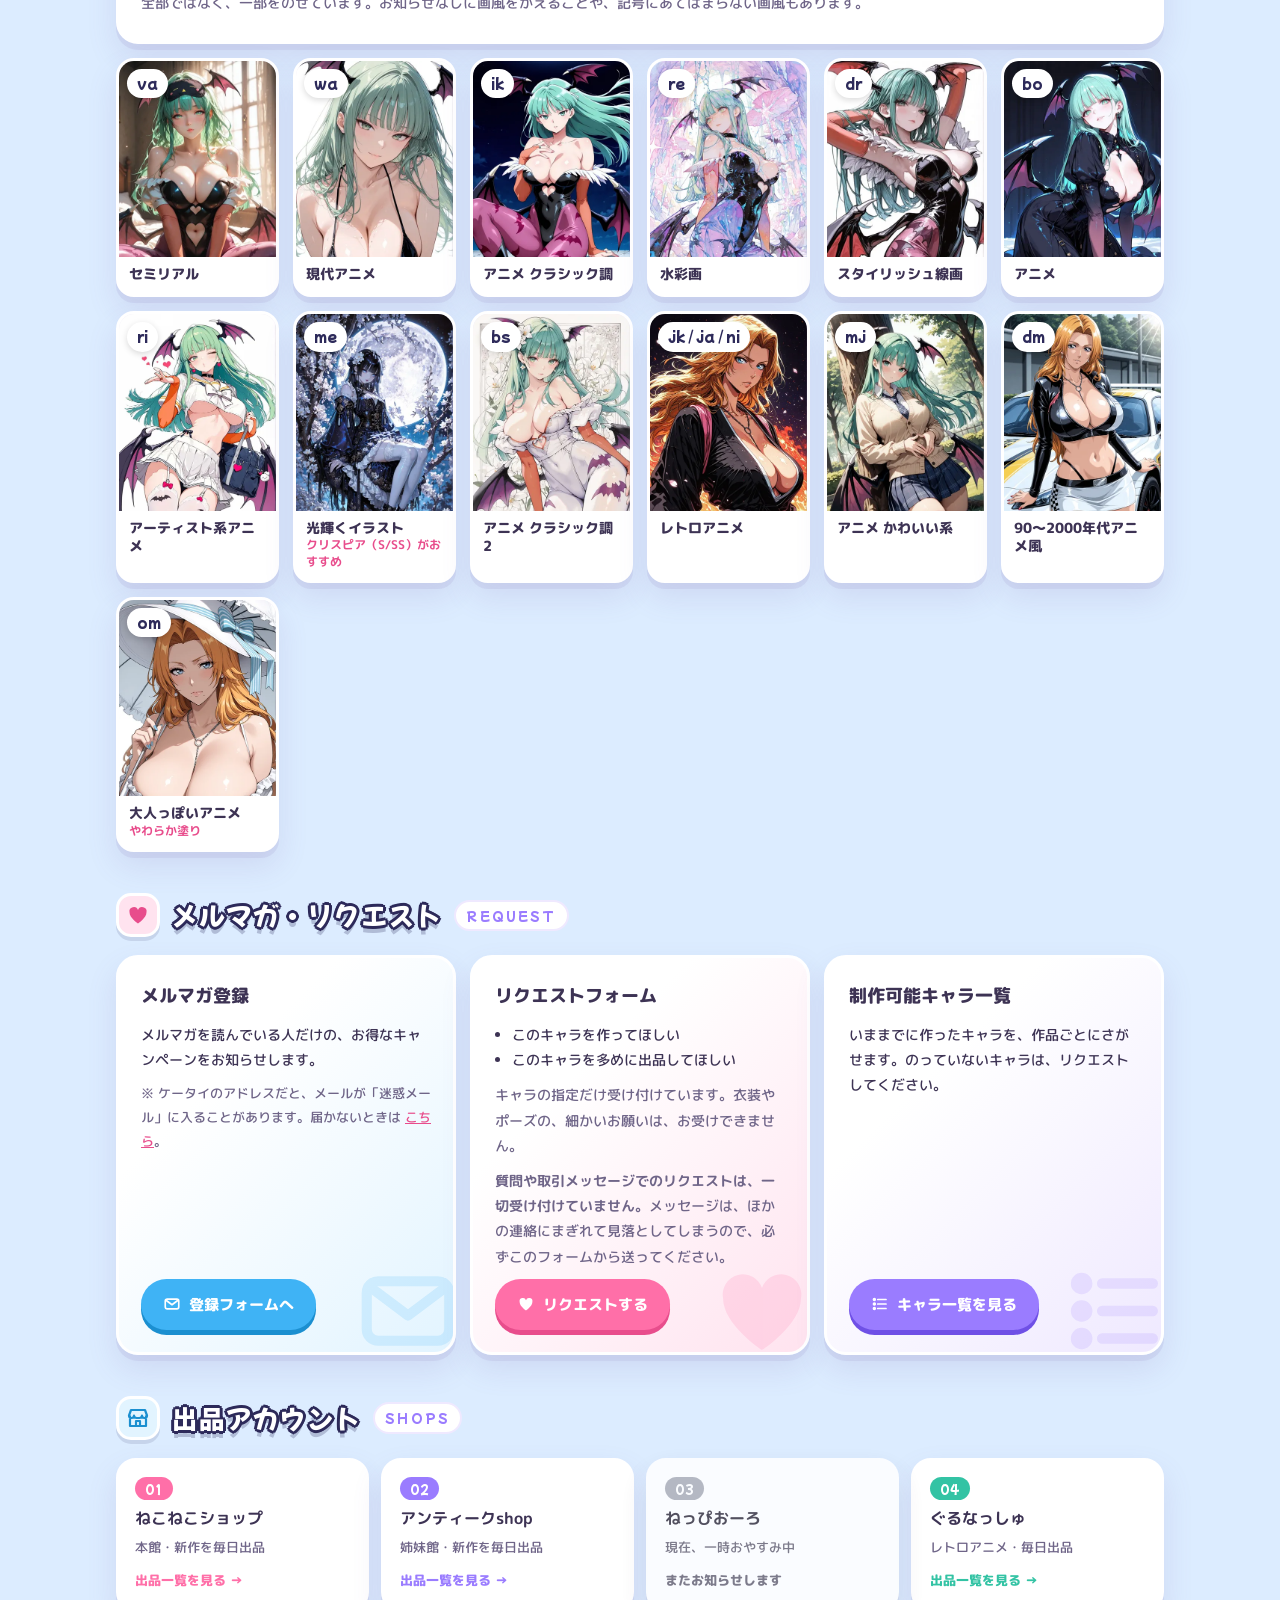
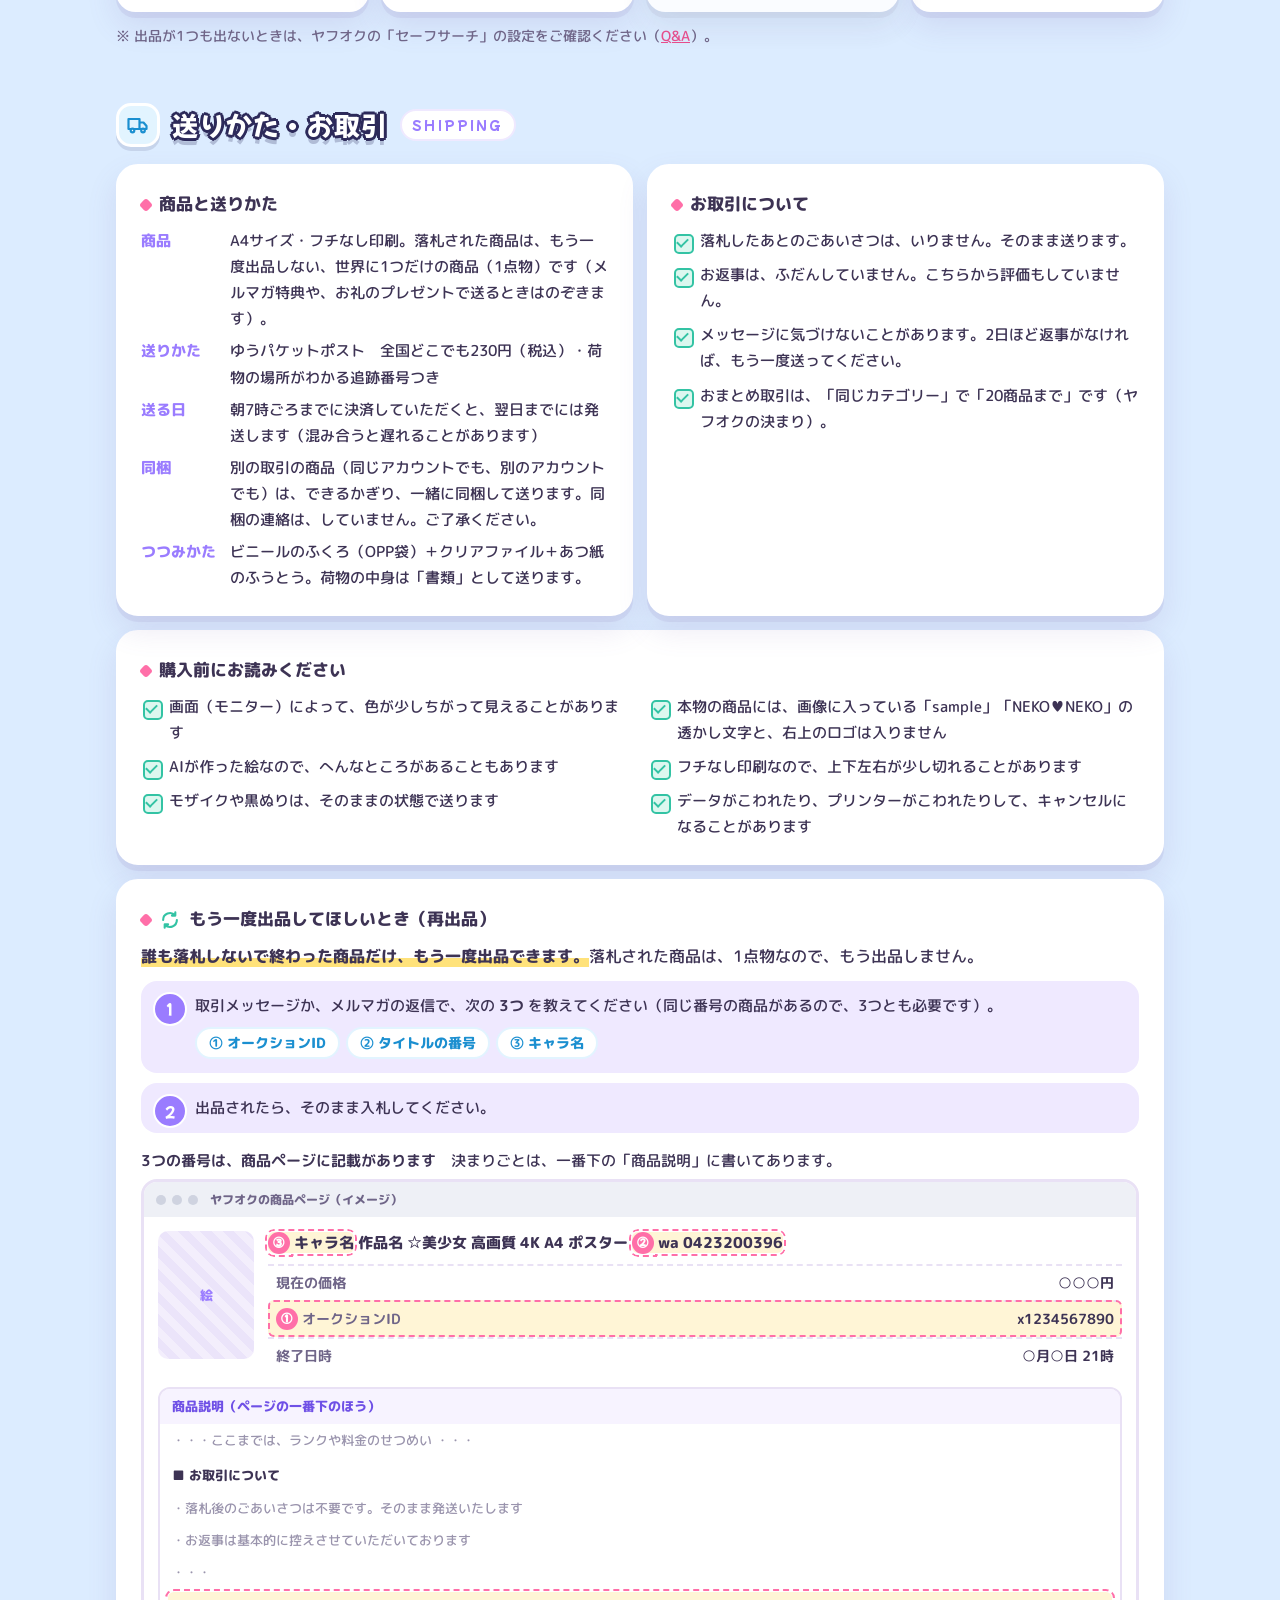
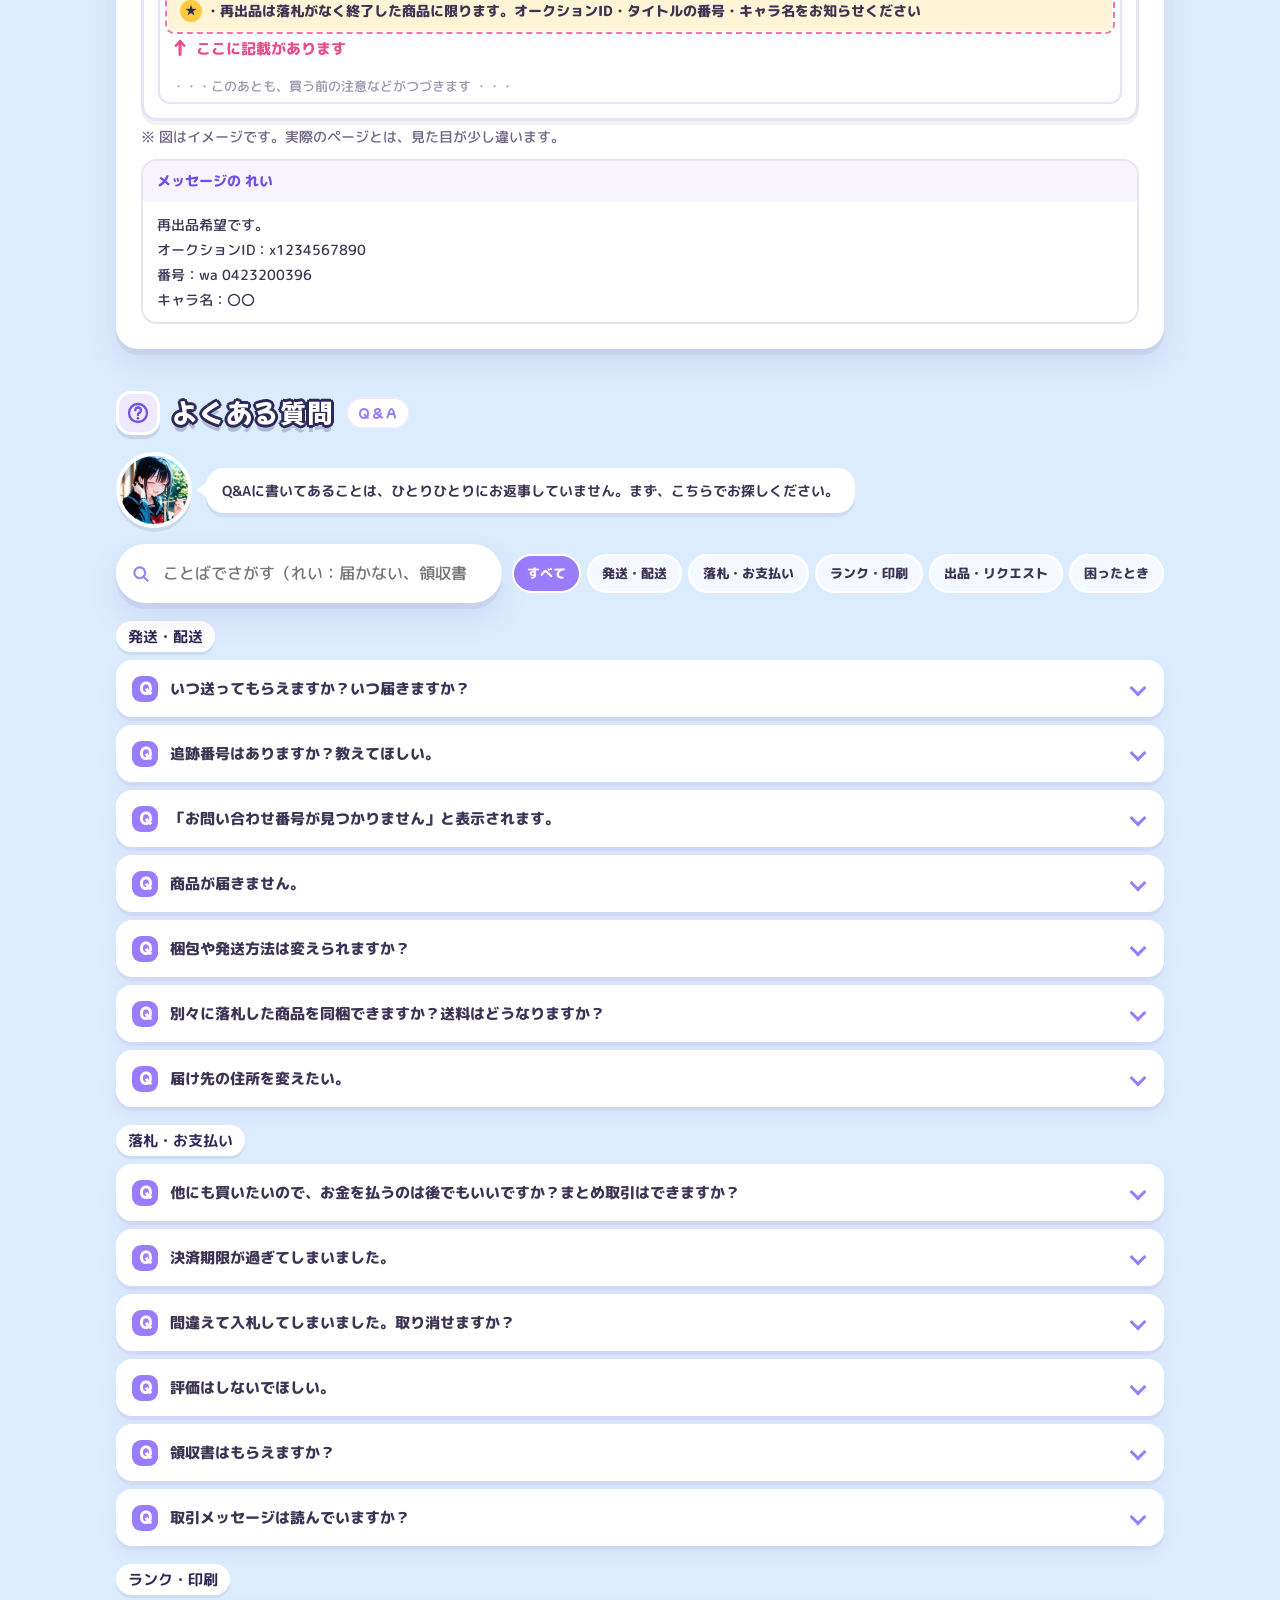
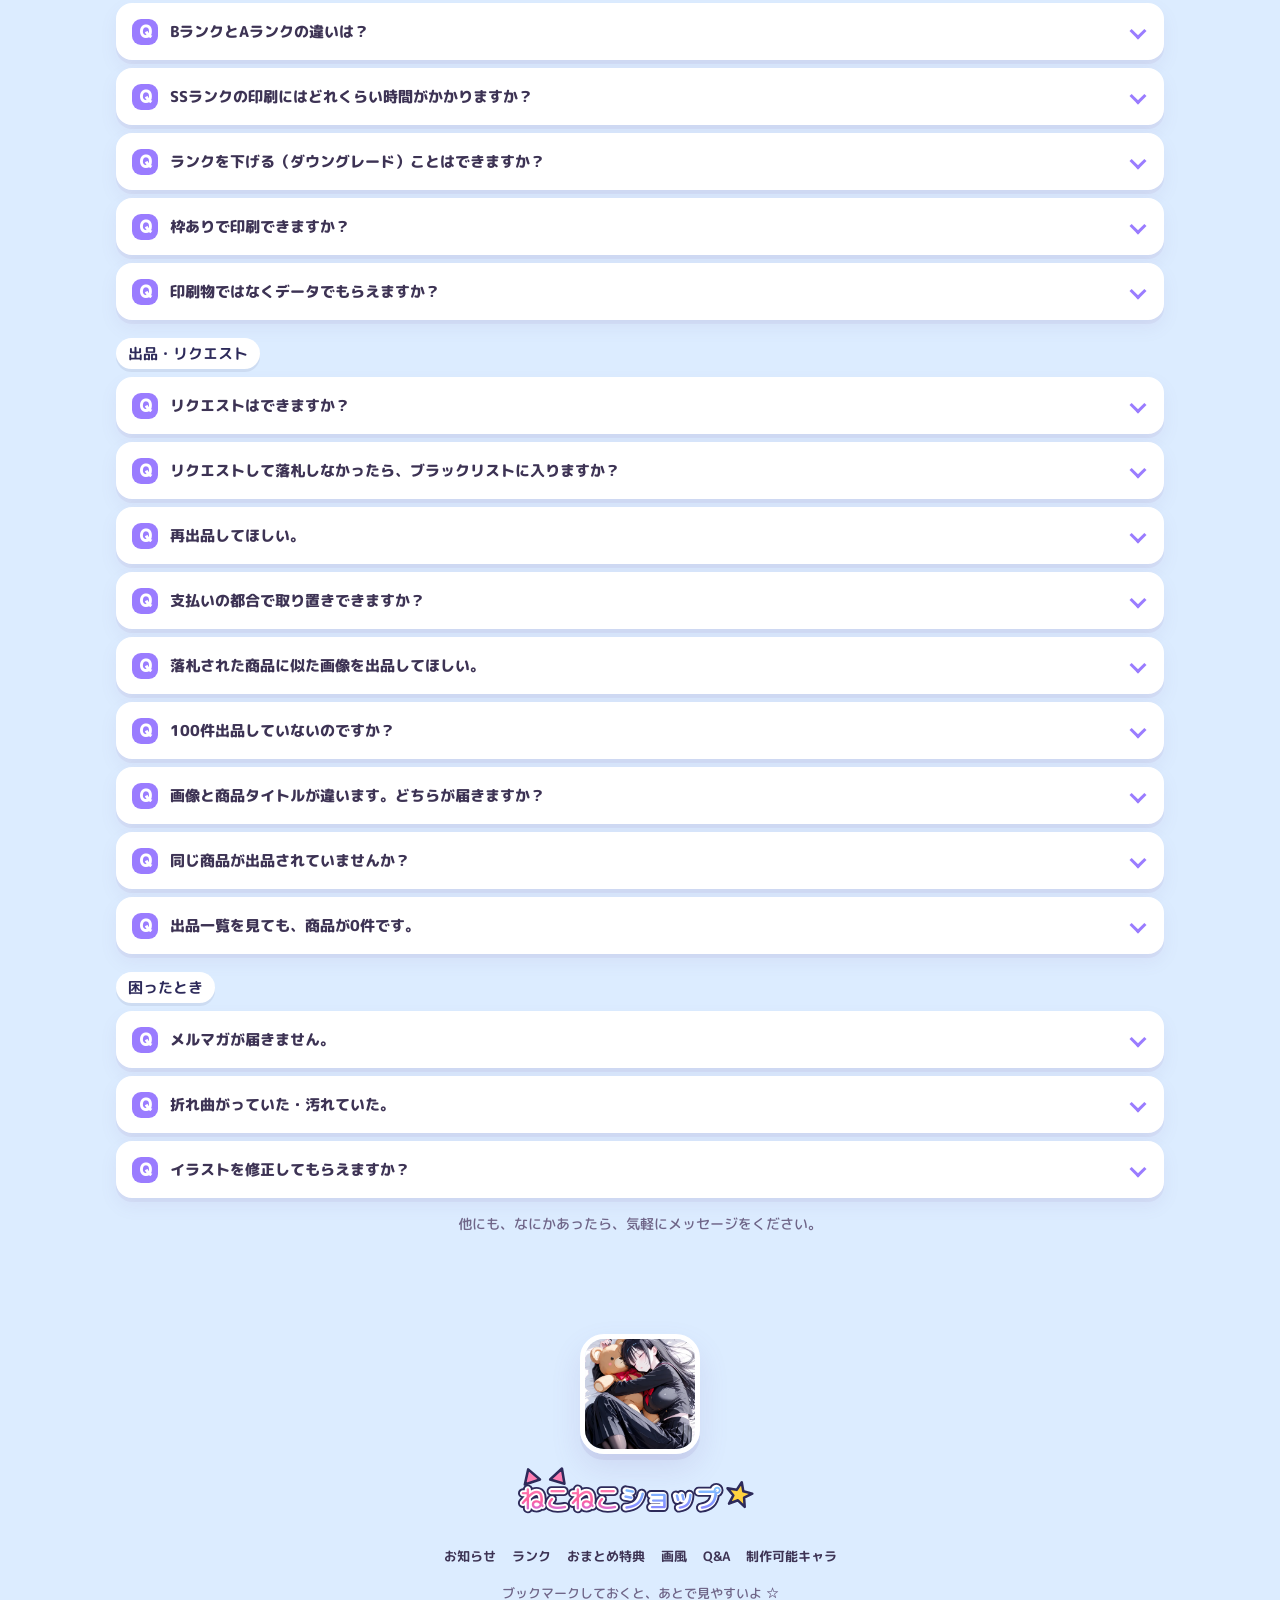
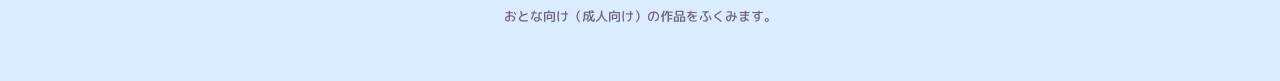
==== commit ae3164b2: "Add files via upload" ====
--- a/index.html
+++ b/index.html
@@ -182,8 +182,9 @@
     <div class="card">
       <!-- 新しいお知らせは一番上に追加してください -->
       <ul class="news">
+        <li><time>11/25</time><div><span class="new">NEW</span><a href="list.html#g-NEW">作れるキャラが2人増えました</a>　陰の実力者になりたくて・ラングリッサー モバイル</div></li>
         <li><time>11/24</time><div><span class="new">NEW</span><a href="#bf">メルマガ限定のブラックフライデー特典をお知らせします</a>　登録者さまだけの特典（11/27〜29）</div></li>
-        <li><time>11/24</time><div><span class="new">NEW</span><a href="list.html#g-NEW">作れるキャラが13人増えました</a>　封神演義・逮捕しちゃうぞ・推しの子・転生ゴブリンだけど質問ある？ ほか</div></li>
+        <li><time>11/24</time><div><a href="list.html#g-NEW">作れるキャラが13人増えました</a>　封神演義・逮捕しちゃうぞ・推しの子・転生ゴブリンだけど質問ある？ ほか</div></li>
         <li><time>11/21</time><div><a href="#style">画風</a>に「⑫ dm」「⑬ om」を追加しました</div></li>
         <li><time>11/21</time><div>メルマガ限定キャンペーンを配信しました　ご登録者さまだけの勤労特典（11/23まで）</div></li>
         <li><time>11/14</time><div><a href="list.html#g-NEW">作れるキャラが20人増えました</a>　彼女は友達ですか？恋人ですか？それともトメフレですか？・それでも町は廻っている・宇宙の騎士テッカマンブレード・それゆけ!宇宙戦艦ヤマモト・ヨーコ ほか</div></li>
